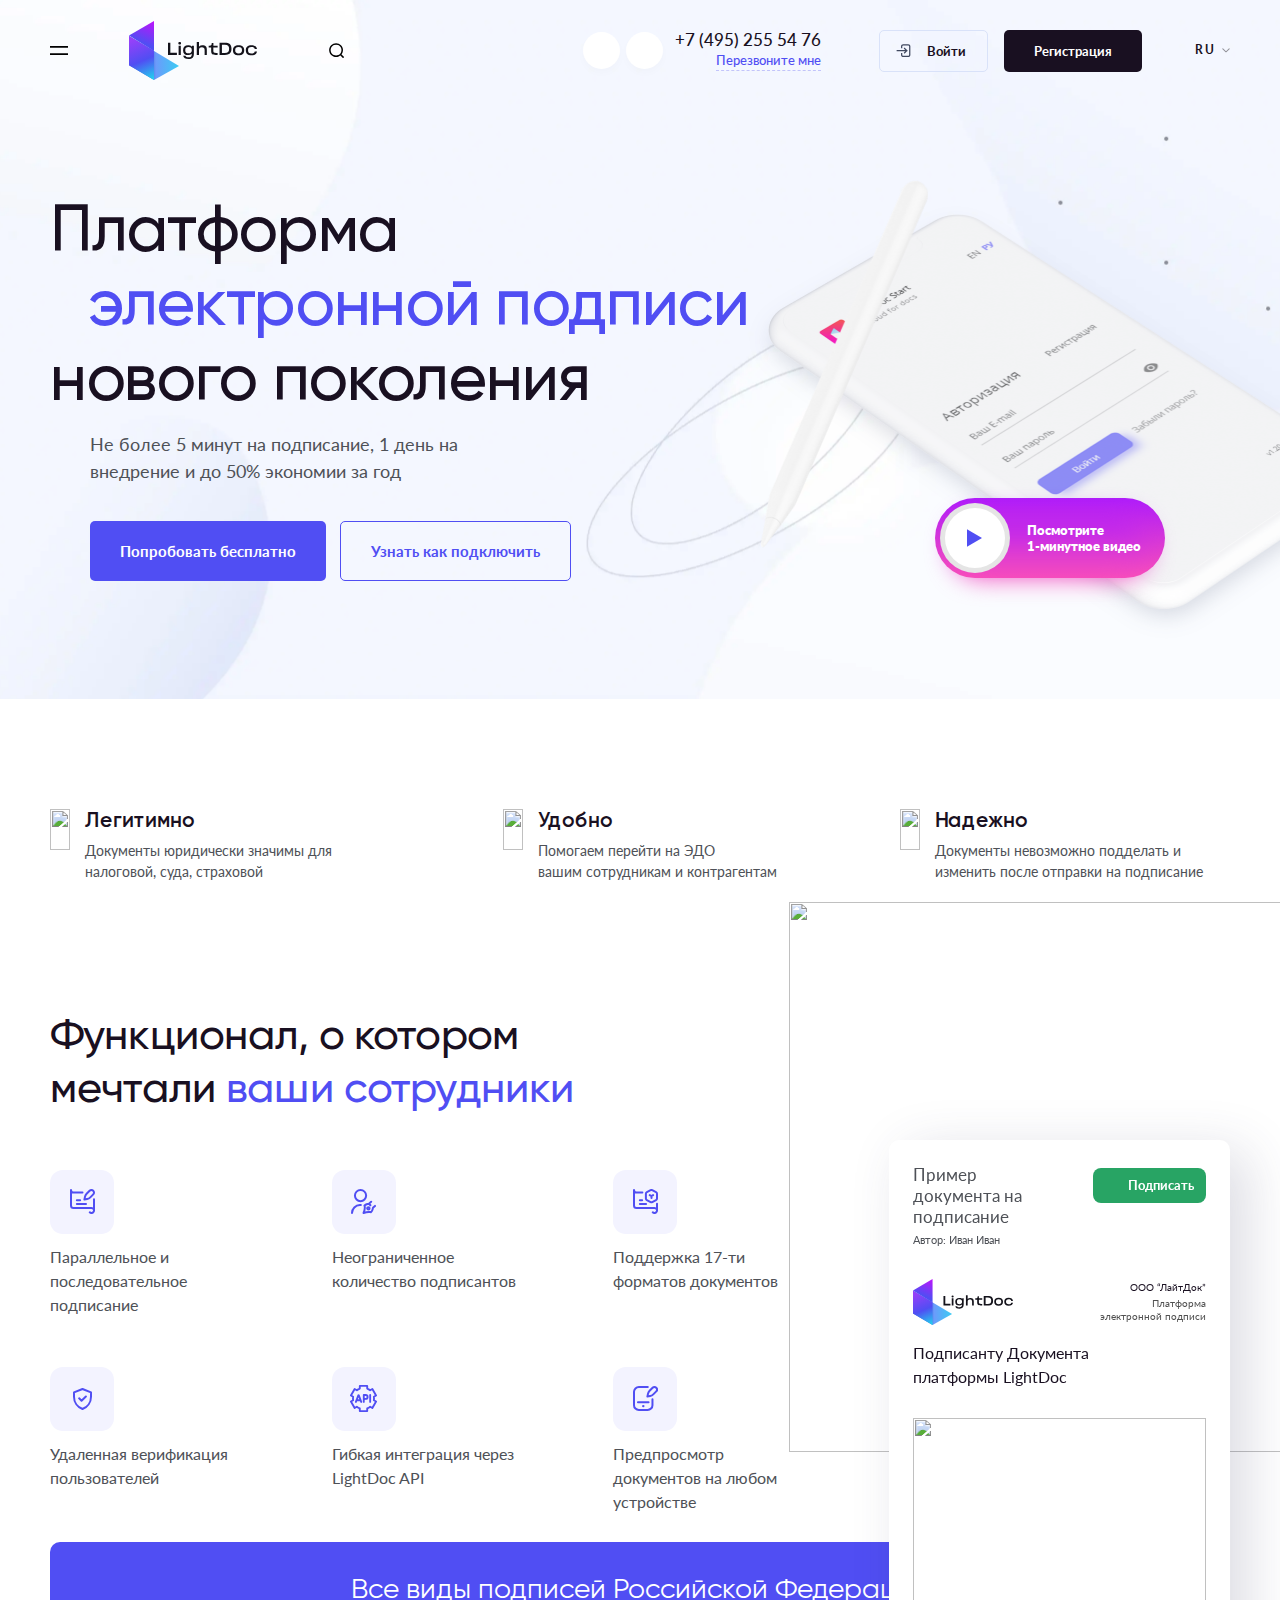
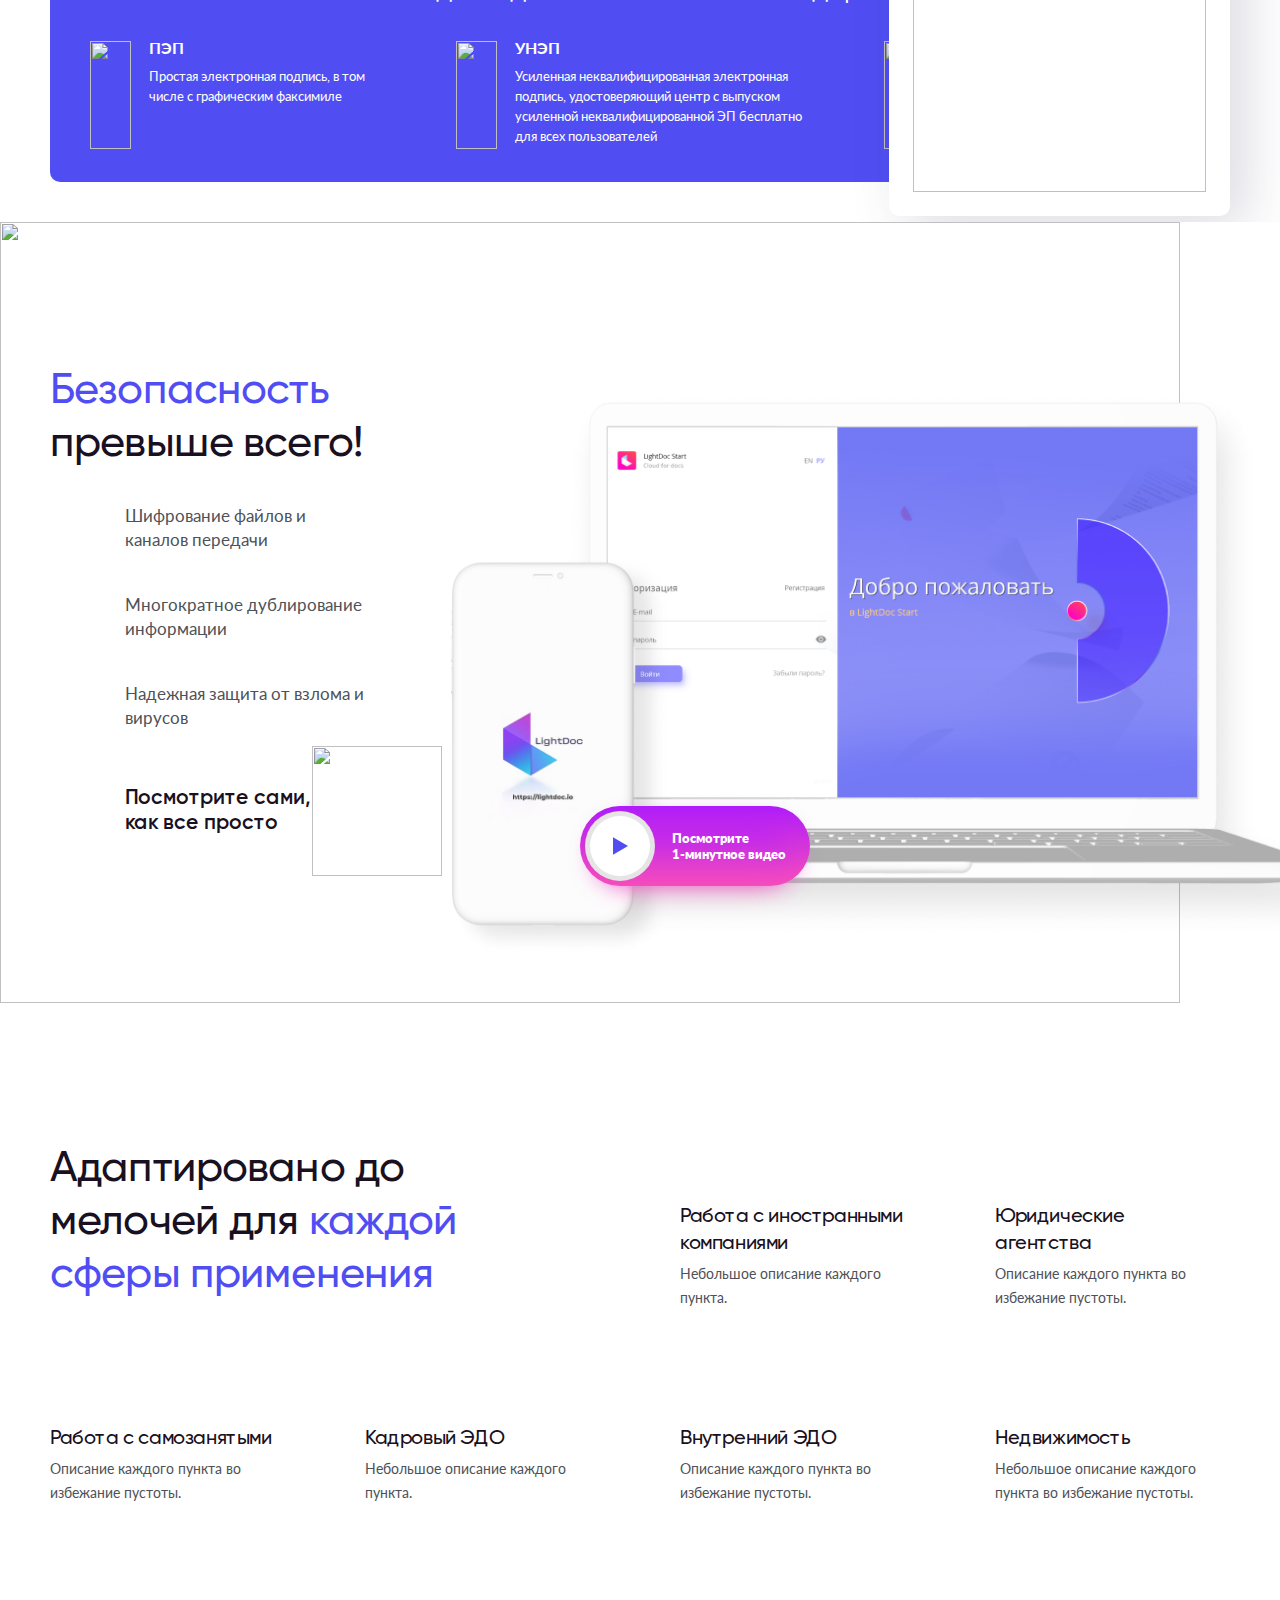
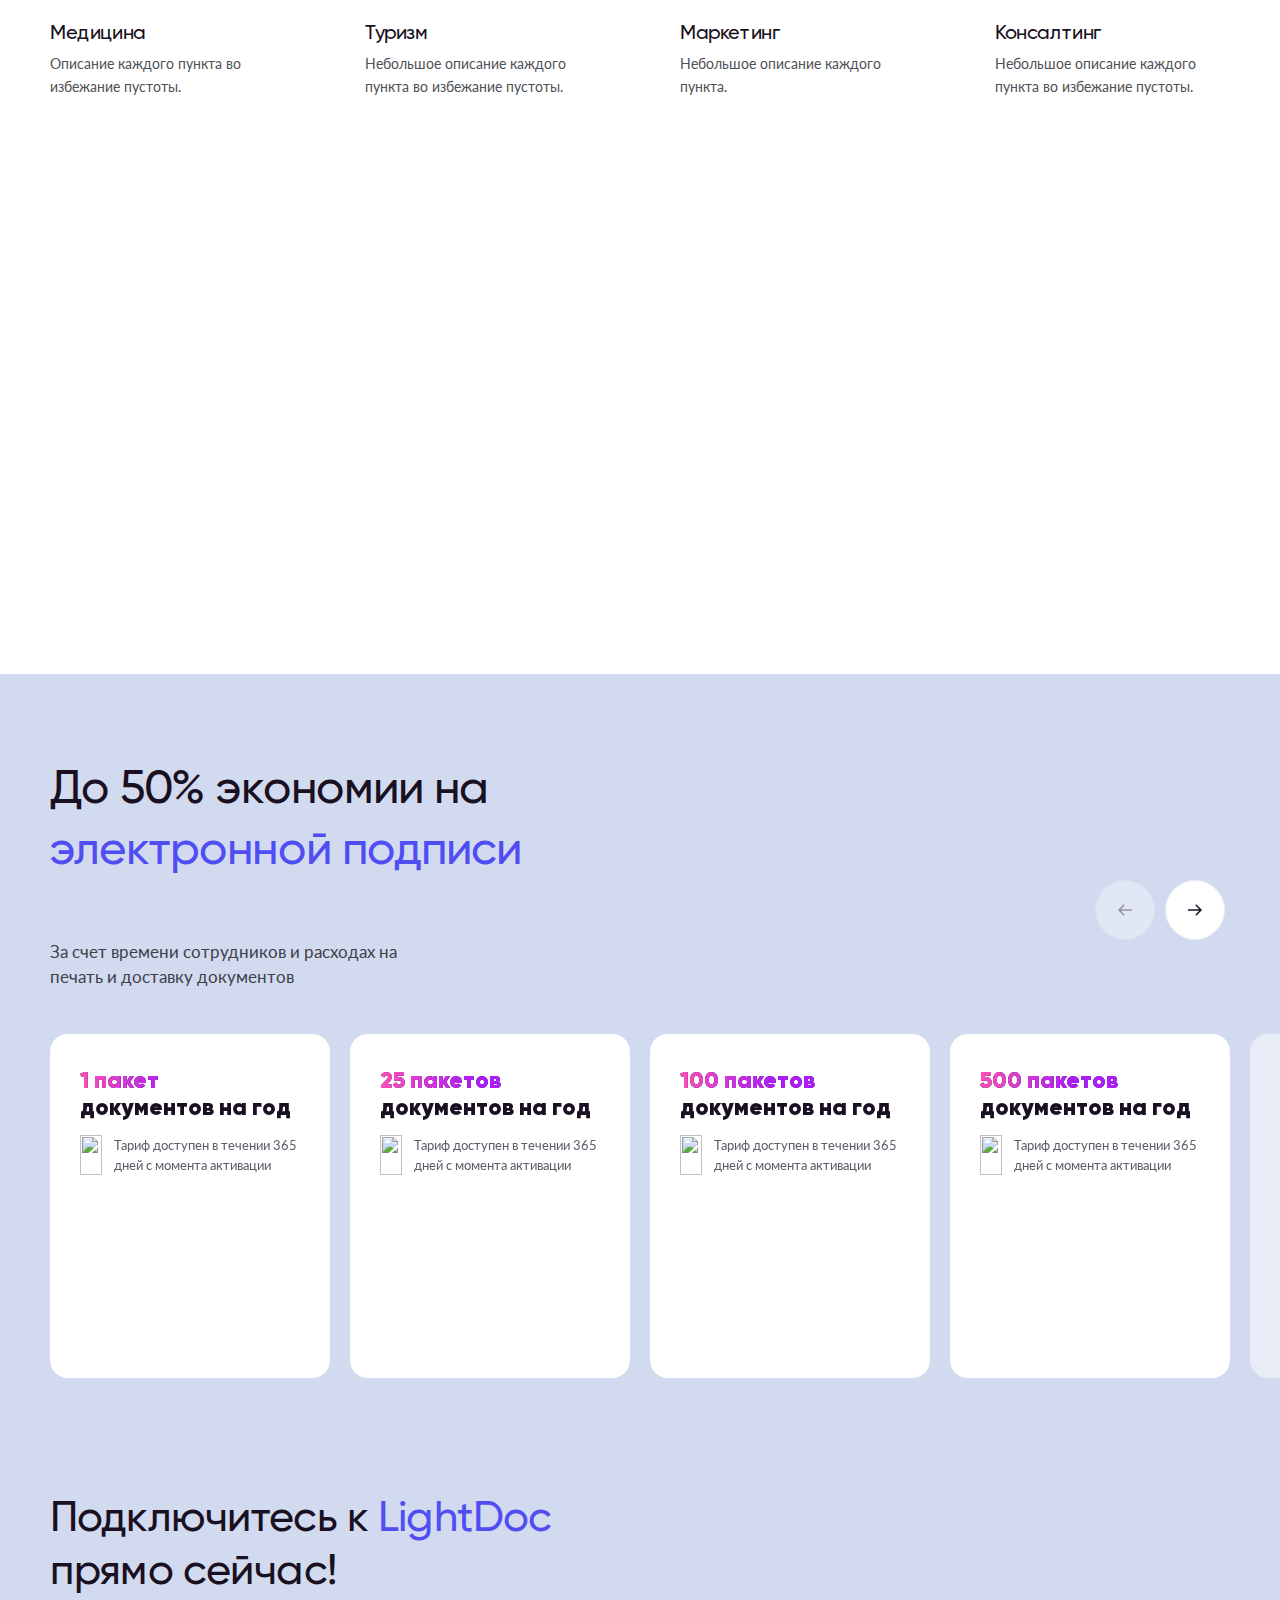
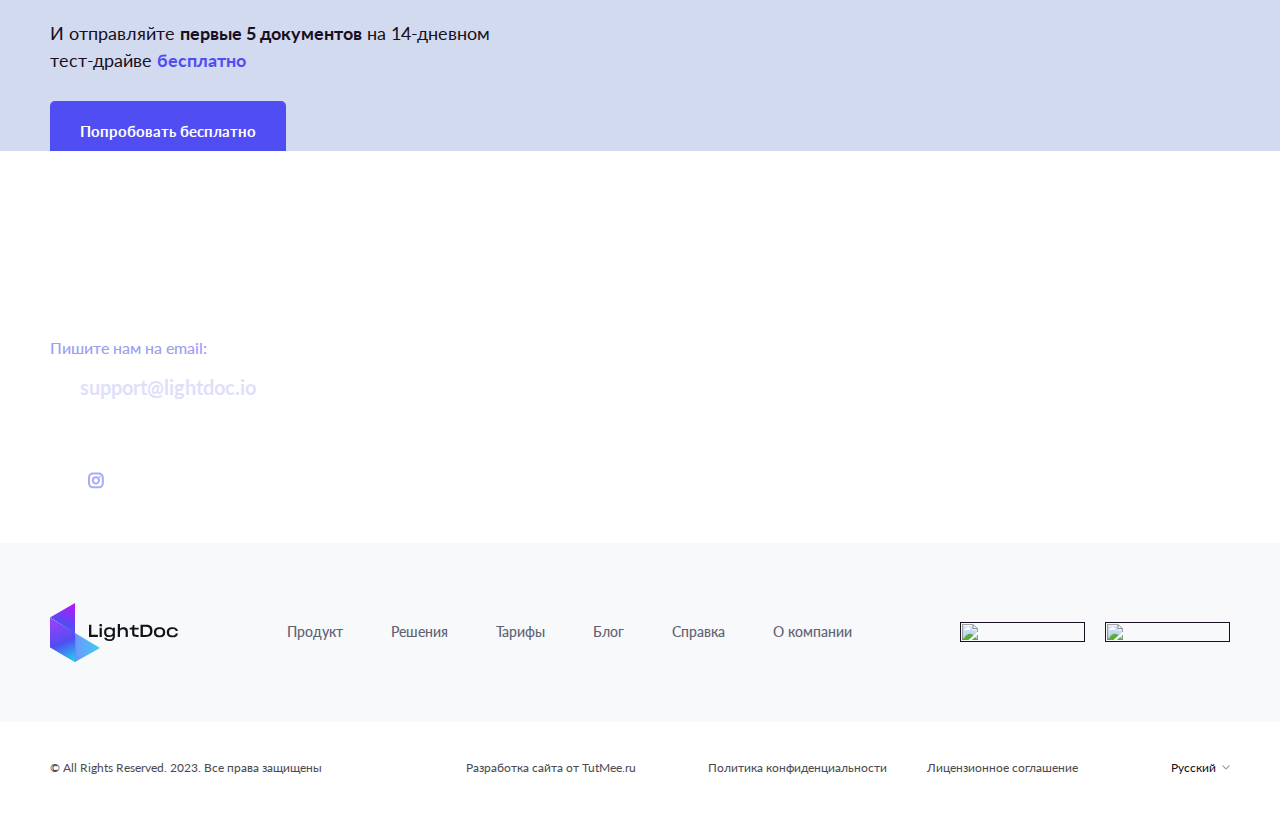
==== index.html @ 8fe54f76 "Add files via upload" ====
<html lang="ru" style="scroll-behavior: smooth;"><head>
    <meta charset="UTF-8">
    <meta name="viewport" content="width=device-width, initial-scale=1.0">
    <meta name="description" content="">
    <meta name="keywords" content="">
    <link rel="stylesheet" href="css/libs.min.css">
    <link rel="stylesheet" href="css/style.min.css">
    <script src="https://api-maps.yandex.ru/2.1/?lang=ru_RU&amp;apikey=9133eb49-3a97-4b2d-90be-6b80a97a5036" type="text/javascript"></script>
    <link rel="icon" href="img/favicon.svg">
    <title>Главная</title>
<style type="text/css" data-ymaps="css-modules">.ymaps-2-1-79-copyright{position:relative;z-index:1;display:block;height:20px;top:-25px;float:right;margin-right:3px;margin-left:10px}.ymaps-2-1-79-copyright_float_left{float:left}.ymaps-2-1-79-copyright_fog_yes{float:none}.ymaps-2-1-79-copyright__wrap{display:block;overflow:hidden}.ymaps-2-1-79-copyright__layout{position:relative;z-index:1;top:1px;display:table;float:right}.ymaps-2-1-79-copyright__content-cell,.ymaps-2-1-79-copyright__logo-cell{display:table-cell;vertical-align:top}.ymaps-2-1-79-copyright__logo-cell{padding-left:4px}.ymaps-2-1-79-copyright__content-cell{height:20px}.ymaps-2-1-79-copyright__content{display:inline-block;float:right;padding:0 4px 1px;white-space:nowrap;border-radius:3px;background-color:rgba(255,255,255,.75);font:11px/14px Verdana,Arial,sans-serif}.ymaps-2-1-79-copyright_fog_yes .ymaps-2-1-79-copyright__content{background-color:transparent}.ymaps-2-1-79-copyright_fog_yes .ymaps-2-1-79-copyright__wrap{margin-left:17px}.ymaps-2-1-79-copyright_fog_yes:after{position:absolute;z-index:-1;top:1px;right:50px;left:17px;height:15px;content:'';border-radius:0 3px 3px 0;background-color:rgba(255,255,255,.75)}.ymaps-2-1-79-copyright_logo_no.ymaps-2-1-79-copyright_fog_yes:after{right:0}.ymaps-2-1-79-copyright_logo_no .ymaps-2-1-79-copyright__logo-cell,.ymaps-2-1-79-copyright_providers_no .ymaps-2-1-79-copyright__text,.ymaps-2-1-79-copyright_ua_no .ymaps-2-1-79-copyright__agreement,.ymaps-2-1-79-copyright_ua_no.ymaps-2-1-79-copyright_providers_no .ymaps-2-1-79-copyright__content-cell{display:none}.ymaps-2-1-79-copyright__fog{position:absolute;z-index:2;top:1px;left:0;display:none;width:12px;height:15px;padding-left:5px;border-radius:3px 0 0 3px;background:rgba(255,255,255,.75);font:11px/14px Verdana,Arial,sans-serif}.ymaps-2-1-79-copyright_fog_yes .ymaps-2-1-79-copyright__fog{display:block}.ymaps-2-1-79-copyright__extend{margin-left:.4em}.ymaps-2-1-79-copyright__link{text-decoration:underline!important;color:#000!important}.ymaps-2-1-79-copyright__link:hover{color:#c00!important}
/**/
.ymaps-2-1-79-copyright__logo{display:block;width:46px;height:20px;position:relative;top:-2px;opacity:.7;background-position:0 100%;background-repeat:no-repeat;background-image:url([data-uri])}.ymaps-2-1-79-copyright_color_white .ymaps-2-1-79-copyright__logo{opacity:.95;background-image:url([data-uri])}.ymaps-2-1-79-copyright .ymaps-2-1-79-copyright__logo:hover{opacity:1}.ymaps-2-1-79-copyright__logo_lang_en{background-image:url([data-uri])}.ymaps-2-1-79-copyright_color_white .ymaps-2-1-79-copyright__logo_lang_en{background-image:url([data-uri])}
/**/
.ymaps-2-1-79-gototaxi,.ymaps-2-1-79-gotoymaps{display:inline-block;margin-left:8px;user-select:none;-ms-user-select:none;-moz-user-select:none;-webkit-user-select:none}.ymaps-2-1-79-gototaxi__container,.ymaps-2-1-79-gotoymaps__container{display:-webkit-box;-webkit-box-align:center;display:-webkit-flex;display:flex;border-radius:3px;background-color:#fff;cursor:pointer;overflow:hidden;white-space:nowrap;height:24px;box-shadow:0 1px 2px 1px rgba(0,0,0,.15),0 2px 5px -3px rgba(0,0,0,.15)}.ymaps-2-1-79-gotoymaps__pin{width:14px}.ymaps-2-1-79-gototaxi__pin,.ymaps-2-1-79-gotoymaps__pin{background:url([data-uri]) no-repeat;height:18px;margin:auto 6px}.ymaps-2-1-79-gototaxi__text-container,.ymaps-2-1-79-gotoymaps__text-container{margin-right:6px;font-family:Arial;font-size:12px;font-weight:400;font-style:normal;font-stretch:normal;line-height:normal;letter-spacing:normal;text-align:left;display:-webkit-box;display:-webkit-flex;display:flex}.ymaps-2-1-79-gototaxi__text,.ymaps-2-1-79-gotoymaps__text{margin:auto;height:24px;line-height:24px;white-space:nowrap;overflow:hidden}.ymaps-2-1-79-gototaxi__pin{background:url([data-uri]) no-repeat;width:18px}.ymaps-2-1-79-gototech{display:inline-block;margin:5px 8px 0;vertical-align:top;padding:0 4px 1px;white-space:nowrap;border-radius:3px;background-color:rgba(255,255,255,.7);font:12px/14px Verdana,Arial,sans-serif;text-decoration:underline!important;color:#000!important}.ymaps-2-1-79-gototech:hover{color:#c00!important}
/**/
.ymaps-2-1-79-map-copyrights-promo{position:absolute;bottom:0;left:0;height:32px}@media print{.ymaps-2-1-79-map-copyrights-promo{visibility:hidden}}
/**/
.ymaps-2-1-79-panorama-screen{display:block;position:relative;overflow:hidden;background:#687d86;background:url([data-uri]) center/cover no-repeat}.ymaps-2-1-79-panorama-screen__canvas{display:block;width:100%;height:100%}.ymaps-2-1-79-panorama-screen iframe{max-width:unset;max-height:unset;min-width:unset;min-height:unset}
/**/
.ymaps-2-1-79-panorama-control__inception{position:absolute;text-align:left;top:0;left:0}.ymaps-2-1-79-panorama-control__zoom{position:absolute;bottom:16px;left:16px;z-index:10}.ymaps-2-1-79-panorama-control__zoom-in,.ymaps-2-1-79-panorama-control__zoom-out{display:block;margin:8px 0}.ymaps-2-1-79-panorama-control__top-right{position:absolute;top:16px;right:16px;z-index:10}.ymaps-2-1-79-panorama-control__name{display:inline-block}.ymaps-2-1-79-panorama-control__close,.ymaps-2-1-79-panorama-control__fullscreen{display:inline-block;margin:0 4px}.ymaps-2-1-79-panorama-control__name{font-family:Arial,Helvetica,sans-serif;font-size:18px;color:rgba(255,255,255,.85);text-shadow:0 2px 2px rgba(0,0,0,.8);line-height:38px;max-width:370px;white-space:nowrap;text-decoration:none;text-overflow:ellipsis;overflow:hidden;margin:0 12px;vertical-align:middle}.ymaps-2-1-79-panorama-control__copyright{position:absolute;bottom:10px;right:0}.ymaps-2-1-79-panorama-control__copyright-link{border-radius:3px;background:rgba(255,255,255,.75);padding:0 4px 1px;margin:0 2px;line-height:14px!important;font:11px Verdana,Arial,sans-serif!important;text-decoration:underline!important;color:#000!important}.ymaps-2-1-79-panorama-control__copyright-link:hover{color:#c00!important}.ymaps-2-1-79-panorama-control__copyright-logo{display:inline-block;vertical-align:middle;margin:0 2px;width:46px;height:20px;background-size:contain;-webkit-transform:translate3d(0,0,0);transform:translate3d(0,0,0)}.ymaps-2-1-79-panorama-control__close.ymaps-2-1-79-_hidden,.ymaps-2-1-79-panorama-control__copyright-link.ymaps-2-1-79-_hidden,.ymaps-2-1-79-panorama-control__copyright-logo.ymaps-2-1-79-_hidden,.ymaps-2-1-79-panorama-control__fullscreen.ymaps-2-1-79-_hidden,.ymaps-2-1-79-panorama-control__inception.ymaps-2-1-79-_hidden,.ymaps-2-1-79-panorama-control__logo.ymaps-2-1-79-_hidden,.ymaps-2-1-79-panorama-control__name.ymaps-2-1-79-_hidden,.ymaps-2-1-79-panorama-control__zoom.ymaps-2-1-79-_hidden{display:none!important}@media print{.ymaps-2-1-79-panorama-control__name{color:rgba(255,255,255,.85)!important;text-shadow:0 2px 2px rgba(0,0,0,.8)!important;right:20px!important}.ymaps-2-1-79-panorama-control__close,.ymaps-2-1-79-panorama-control__fullscreen,.ymaps-2-1-79-panorama-control__inception,.ymaps-2-1-79-panorama-control__name,.ymaps-2-1-79-panorama-control__zoom{display:none!important}}
/**/
.ymaps-2-1-79-panorama-fault{display:block;position:relative;width:100%;height:100%;z-index:5}.ymaps-2-1-79-panorama-fault__msg{width:500px;position:absolute;top:50%;left:50%;-webkit-transform:translate(-50%,-50%);transform:translate(-50%,-50%)}.ymaps-2-1-79-panorama-fault__icon{float:left;width:110px;height:110px;background:url([data-uri]) center/contain no-repeat;margin-right:30px}.ymaps-2-1-79-panorama-fault__text{font:26px Arial;line-height:36px;color:#fff;padding:6px}
/**/
.ymaps-2-1-79-panorama-unsupported{display:table;position:relative;width:100%;height:100%;z-index:5;text-align:center}.ymaps-2-1-79-panorama-unsupported__msg{display:table-cell;height:100%;vertical-align:middle;min-width:200px}.ymaps-2-1-79-panorama-unsupported__text,.ymaps-2-1-79-panorama-unsupported__title{display:block;text-align:center;color:#fff;font-family:Arial}.ymaps-2-1-79-panorama-unsupported__title{font-size:22px;line-height:24px;margin-bottom:48px}.ymaps-2-1-79-panorama-unsupported__title.ymaps-2-1-79-_hidden{display:none}.ymaps-2-1-79-panorama-unsupported__text{font-size:16px;line-height:22px}
/**/
.ymaps-2-1-79-float-button{background-color:#fff;border-color:transparent;box-shadow:0 1px 2px 1px rgba(0,0,0,.15),0 2px 5px -3px rgba(0,0,0,.15);box-sizing:border-box!important;border-width:1px;border-style:solid;border-radius:3px;background-clip:border-box;color:#000;vertical-align:middle;text-decoration:none;font-family:Arial,Helvetica,sans-serif;cursor:pointer;-webkit-transition:background-color .15s ease-out,border-color .15s ease-out,opacity .15s ease-out;transition:background-color .15s ease-out,border-color .15s ease-out,opacity .15s ease-out;display:inline-block;text-align:left;height:28px}a.ymaps-2-1-79-float-button,a.ymaps-2-1-79-float-button:active,a.ymaps-2-1-79-float-button:hover,a.ymaps-2-1-79-float-button:link,a.ymaps-2-1-79-float-button:visited{color:#000!important;text-decoration:none!important}.ymaps-2-1-79-float-button-text{position:relative;border:none;text-decoration:none;white-space:nowrap;font-size:13px;line-height:26px;padding:0 12px}.ymaps-2-1-79-float-button.ymaps-2-1-79-_pressed,.ymaps-2-1-79-float-button:active{background-color:#f3f1ed}.ymaps-2-1-79-float-button.ymaps-2-1-79-_disabled{cursor:default;background-color:#ebebeb}.ymaps-2-1-79-float-button.ymaps-2-1-79-_disabled .ymaps-2-1-79-float-button-text{opacity:.5}.ymaps-2-1-79-float-button.ymaps-2-1-79-_checked{background-color:#ffeba0}.ymaps-2-1-79-float-button.ymaps-2-1-79-_checked.ymaps-2-1-79-_pressed,.ymaps-2-1-79-float-button.ymaps-2-1-79-_checked:active{background-color:#fee481}.ymaps-2-1-79-float-button.ymaps-2-1-79-_checked.ymaps-2-1-79-_disabled{background-color:#d9d9d9!important}.ymaps-2-1-79-float-button{position:relative;padding-left:26px;overflow:hidden}.ymaps-2-1-79-float-button.ymaps-2-1-79-_hidden-icon{padding-left:0}.ymaps-2-1-79-float-button-icon{position:absolute;left:0}.ymaps-2-1-79-float-button-text{display:block;overflow:hidden;text-overflow:ellipsis;padding-left:12px;padding-right:12px}.ymaps-2-1-79-float-button-icon+.ymaps-2-1-79-float-button-text{padding-left:4px}.ymaps-2-1-79-float-button.ymaps-2-1-79-_hidden-icon .ymaps-2-1-79-float-button-icon,.ymaps-2-1-79-float-button.ymaps-2-1-79-_hidden-text .ymaps-2-1-79-float-button-text{display:none}.ymaps-2-1-79-float-button.ymaps-2-1-79-_hidden-icon .ymaps-2-1-79-float-button-text{padding-left:12px}.ymaps-2-1-79-float-button.ymaps-2-1-79-_pin_left{border-top-right-radius:0!important;border-bottom-right-radius:0!important;position:relative;z-index:2}.ymaps-2-1-79-float-button.ymaps-2-1-79-_pin_left.ymaps-2-1-79-_checked,.ymaps-2-1-79-float-button.ymaps-2-1-79-_pin_right.ymaps-2-1-79-_checked{z-index:1}.ymaps-2-1-79-float-button.ymaps-2-1-79-_pin_right{border-top-left-radius:0!important;border-bottom-left-radius:0!important;position:relative;z-index:2}.ymaps-2-1-79-float-button-icon{display:inline-block;width:16px;height:16px;border:5px solid transparent;background-repeat:no-repeat;background-position:center;vertical-align:top}.ymaps-2-1-79-_disabled .ymaps-2-1-79-float-button-icon{opacity:.5}.ymaps-2-1-79-float-button-icon_icon_geolocation{background-image:url([data-uri])}.ymaps-2-1-79-float-button-icon_icon_ruler{background-image:url([data-uri])}.ymaps-2-1-79-float-button-icon_icon_fold{background-image:url([data-uri])}.ymaps-2-1-79-float-button-icon_icon_plus{background-image:url([data-uri])}.ymaps-2-1-79-float-button-icon_icon_minus{background-image:url([data-uri])}.ymaps-2-1-79-float-button-icon_icon_layers{background-image:url([data-uri])}.ymaps-2-1-79-float-button-icon_icon_expand{background-image:url([data-uri])}.ymaps-2-1-79-float-button-icon_icon_collapse{background-image:url([data-uri])}.ymaps-2-1-79-float-button-icon_icon_magnifier{background-image:url([data-uri])}.ymaps-2-1-79-float-button-icon_icon_routes{background-image:url([data-uri])}
/**/
.ymaps-2-1-79-node-size-parent-style{visibility:hidden!important;position:absolute;overflow:hidden;width:0;height:0;display:block;zoom:1!important}.ymaps-2-1-79-node-size-parent-pane-style{visibility:hidden!important;position:relative;overflow:visible;display:block;zoom:1!important}.ymaps-2-1-79-node-size-node-style,.ymaps-2-1-79-node-size-w3c-box-model-test{overflow:hidden!important;overflow-x:hidden!important;overflow-y:hidden!important}.ymaps-2-1-79-node-size-node-style{position:absolute!important;zoom:1!important;display:block!important}.ymaps-2-1-79-node-size-w3c-box-model-test{width:100px!important;border-left-width:10px!important}.ymaps-2-1-79-node-size-no-scrolls-test,.ymaps-2-1-79-node-size-paddings-test{display:block!important;overflow:hidden!important;overflow-x:hidden!important;overflow-y:hidden!important}.ymaps-2-1-79-node-size-paddings-test{border-width:0!important;width:0!important;height:0!important}.ymaps-2-1-79-node-size-no-scrolls-test{position:absolute!important;left:0!important;top:0!important;width:100px!important;height:100px!important;visibility:visible!important}.ymaps-2-1-79-node-size-scrolls-test{overflow:scroll!important;overflow-x:scroll!important;overflow-y:scroll!important}
/**/
</style><style type="text/css" data-ymaps="css-modules">.ymaps-2-1-79-panorama-gotoymaps{display:inline-block}.ymaps-2-1-79-panorama-gotoymaps_align{padding:3px 0 0 3px}.ymaps-2-1-79-panorama-gotoymaps-container{display:-webkit-box;-webkit-box-align:center;display:-webkit-flex;display:flex;border-radius:16px;background-color:rgba(255,255,255,.8);cursor:pointer;white-space:nowrap;height:32px;box-shadow:0 2px 3px 1px rgba(0,0,0,.2);margin:16px 5px 5px 16px}.ymaps-2-1-79-panorama-gotoymaps-container__pin{background:url([data-uri]) no-repeat;width:14px;height:18px;margin:auto 8px auto 13px}.ymaps-2-1-79-panorama-gotoymaps-container__pin_align{margin:auto 10px}.ymaps-2-1-79-panorama-gotoymaps-container__text{margin-right:13px;font-family:Arial;font-size:13px;font-weight:400;font-style:normal;font-stretch:normal;line-height:normal;letter-spacing:normal;text-align:left;display:-webkit-box;display:-webkit-flex;display:flex}.ymaps-2-1-79-panorama-gotoymaps-container__text-container{margin:auto;height:100%;display:table}.ymaps-2-1-79-panorama-gotoymaps-container__text-container ymaps{display:table-cell;vertical-align:middle}.ymaps-2-1-79-panorama-gotoymaps-container__text-container>*{margin:auto;display:block;opacity:1;-webkit-transition:opacity 300ms;transition:opacity 300ms}
/**/
.ymaps-2-1-79-cluster-night-content{color:#fff}
/**/
.ymaps-2-1-79-islets_icon-with-caption__caption-block{position:absolute;top:-37px}.ymaps-2-1-79-islets_icon-with-caption__caption-block .ymaps-2-1-79-islets_icon-caption{padding-left:20px}
/**/
.ymaps-2-1-79-circle-icon-with-caption__caption-block{position:absolute;top:-13px}.ymaps-2-1-79-circle-icon-with-caption__caption-block .ymaps-2-1-79-islets_icon-caption{padding-left:16px}
/**/
.ymaps-2-1-79-islets_pictogram-icon-with-caption__caption-block{position:absolute;top:-50px}.ymaps-2-1-79-islets_pictogram-icon-with-caption__caption-block .ymaps-2-1-79-islets_icon-caption{padding-left:30px}
/**/
.ymaps-2-1-79-islets_pictogram-circle-icon-with-caption__caption-block{position:absolute;top:-13px}.ymaps-2-1-79-islets_pictogram-circle-icon-with-caption__caption-block .ymaps-2-1-79-islets_icon-caption{padding-left:24px}
/**/
.ymaps-2-1-79-placemark{position:absolute;z-index:1;right:2px;bottom:12px;height:28px;background-repeat:repeat-x;background-position:0 -60px;background-size:auto!important}.ymaps-2-1-79-placemark__content{position:relative;z-index:5;display:block;width:auto;height:27px;margin:0 -3px;text-align:center;white-space:nowrap;color:#000;font:13px Arial,sans-serif}.ymaps-2-1-79-placemark__content-inner{display:block;overflow:hidden;margin-top:6px;margin-left:5px;margin-right:5px;height:15px}.ymaps-2-1-79-placemark__content-inner>*{display:block}.ymaps-2-1-79-placemark_state_active .ymaps-2-1-79-placemark__content{margin-right:-9px}.ymaps-2-1-79-placemark__l{width:13px}.ymaps-2-1-79-placemark__l,.ymaps-2-1-79-placemark__r{position:absolute;z-index:4;display:block;height:27px}.ymaps-2-1-79-placemark__l{left:-13px;background-position:0 0}.ymaps-2-1-79-placemark__r{right:-14px;width:14px;background-position:-14px 0}.ymaps-2-1-79-placemark_state_active .ymaps-2-1-79-placemark__r{right:-26px;width:26px;height:41px;background-position:-80px 0}
/**/
.ymaps-2-1-79-placemark_theme_black,.ymaps-2-1-79-placemark_theme_black .ymaps-2-1-79-placemark__l,.ymaps-2-1-79-placemark_type_blank.ymaps-2-1-79-placemark_theme_black .ymaps-2-1-79-placemark__r{background-image:url([data-uri])}.ymaps-2-1-79-placemark_theme_black .ymaps-2-1-79-placemark__r{background-image:url([data-uri])}.ymaps-2-1-79-placemark_theme_blue,.ymaps-2-1-79-placemark_theme_blue .ymaps-2-1-79-placemark__l,.ymaps-2-1-79-placemark_type_blank.ymaps-2-1-79-placemark_theme_blue .ymaps-2-1-79-placemark__r{background-image:url([data-uri])}.ymaps-2-1-79-placemark_theme_blue .ymaps-2-1-79-placemark__r{background-image:url([data-uri])}.ymaps-2-1-79-placemark_theme_brown,.ymaps-2-1-79-placemark_theme_brown .ymaps-2-1-79-placemark__l,.ymaps-2-1-79-placemark_type_blank.ymaps-2-1-79-placemark_theme_brown .ymaps-2-1-79-placemark__r{background-image:url([data-uri])}.ymaps-2-1-79-placemark_theme_brown .ymaps-2-1-79-placemark__r{background-image:url([data-uri])}.ymaps-2-1-79-placemark_theme_red,.ymaps-2-1-79-placemark_theme_red .ymaps-2-1-79-placemark__l,.ymaps-2-1-79-placemark_type_blank.ymaps-2-1-79-placemark_theme_red .ymaps-2-1-79-placemark__r{background-image:url([data-uri])}.ymaps-2-1-79-placemark_theme_red .ymaps-2-1-79-placemark__r{background-image:url([data-uri])}.ymaps-2-1-79-placemark_theme_darkblue,.ymaps-2-1-79-placemark_theme_darkblue .ymaps-2-1-79-placemark__l,.ymaps-2-1-79-placemark_type_blank.ymaps-2-1-79-placemark_theme_darkblue .ymaps-2-1-79-placemark__r{background-image:url([data-uri])}.ymaps-2-1-79-placemark_theme_darkblue .ymaps-2-1-79-placemark__r{background-image:url([data-uri])}.ymaps-2-1-79-placemark_theme_darkorange,.ymaps-2-1-79-placemark_theme_darkorange .ymaps-2-1-79-placemark__l,.ymaps-2-1-79-placemark_type_blank.ymaps-2-1-79-placemark_theme_darkorange .ymaps-2-1-79-placemark__r{background-image:url([data-uri])}.ymaps-2-1-79-placemark_theme_darkorange .ymaps-2-1-79-placemark__r{background-image:url([data-uri])}.ymaps-2-1-79-placemark_theme_night,.ymaps-2-1-79-placemark_theme_night .ymaps-2-1-79-placemark__l,.ymaps-2-1-79-placemark_type_blank.ymaps-2-1-79-placemark_theme_night .ymaps-2-1-79-placemark__r{background-image:url([data-uri])}.ymaps-2-1-79-placemark_theme_night .ymaps-2-1-79-placemark__r{background-image:url([data-uri])}.ymaps-2-1-79-placemark_theme_pink,.ymaps-2-1-79-placemark_theme_pink .ymaps-2-1-79-placemark__l,.ymaps-2-1-79-placemark_type_blank.ymaps-2-1-79-placemark_theme_pink .ymaps-2-1-79-placemark__r{background-image:url([data-uri])}.ymaps-2-1-79-placemark_theme_pink .ymaps-2-1-79-placemark__r{background-image:url([data-uri])}.ymaps-2-1-79-placemark_theme_gray,.ymaps-2-1-79-placemark_theme_gray .ymaps-2-1-79-placemark__l,.ymaps-2-1-79-placemark_theme_grey,.ymaps-2-1-79-placemark_type_blank.ymaps-2-1-79-placemark_theme_gray .ymaps-2-1-79-placemark__r{background-image:url([data-uri])}.ymaps-2-1-79-placemark_theme_gray .ymaps-2-1-79-placemark__r{background-image:url([data-uri])}.ymaps-2-1-79-placemark_theme_grey .ymaps-2-1-79-placemark__l,.ymaps-2-1-79-placemark_type_blank.ymaps-2-1-79-placemark_theme_grey .ymaps-2-1-79-placemark__r{background-image:url([data-uri])}.ymaps-2-1-79-placemark_theme_grey .ymaps-2-1-79-placemark__r{background-image:url([data-uri])}.ymaps-2-1-79-placemark_theme_darkgreen,.ymaps-2-1-79-placemark_theme_darkgreen .ymaps-2-1-79-placemark__l,.ymaps-2-1-79-placemark_type_blank.ymaps-2-1-79-placemark_theme_darkgreen .ymaps-2-1-79-placemark__r{background-image:url([data-uri])}.ymaps-2-1-79-placemark_theme_darkgreen .ymaps-2-1-79-placemark__r{background-image:url([data-uri])}.ymaps-2-1-79-placemark_theme_violet,.ymaps-2-1-79-placemark_theme_violet .ymaps-2-1-79-placemark__l,.ymaps-2-1-79-placemark_type_blank.ymaps-2-1-79-placemark_theme_violet .ymaps-2-1-79-placemark__r{background-image:url([data-uri])}.ymaps-2-1-79-placemark_theme_violet .ymaps-2-1-79-placemark__r{background-image:url([data-uri])}.ymaps-2-1-79-placemark_theme_yellow,.ymaps-2-1-79-placemark_theme_yellow .ymaps-2-1-79-placemark__l,.ymaps-2-1-79-placemark_type_blank.ymaps-2-1-79-placemark_theme_yellow .ymaps-2-1-79-placemark__r{background-image:url([data-uri])}.ymaps-2-1-79-placemark_theme_yellow .ymaps-2-1-79-placemark__r{background-image:url([data-uri])}.ymaps-2-1-79-placemark_theme_green,.ymaps-2-1-79-placemark_theme_green .ymaps-2-1-79-placemark__l,.ymaps-2-1-79-placemark_type_blank.ymaps-2-1-79-placemark_theme_green .ymaps-2-1-79-placemark__r{background-image:url([data-uri])}.ymaps-2-1-79-placemark_theme_green .ymaps-2-1-79-placemark__r{background-image:url([data-uri])}.ymaps-2-1-79-placemark_theme_orange,.ymaps-2-1-79-placemark_theme_orange .ymaps-2-1-79-placemark__l,.ymaps-2-1-79-placemark_type_blank.ymaps-2-1-79-placemark_theme_orange .ymaps-2-1-79-placemark__r{background-image:url([data-uri])}.ymaps-2-1-79-placemark_theme_orange .ymaps-2-1-79-placemark__r{background-image:url([data-uri])}.ymaps-2-1-79-placemark_theme_lightblue,.ymaps-2-1-79-placemark_theme_lightblue .ymaps-2-1-79-placemark__l,.ymaps-2-1-79-placemark_type_blank.ymaps-2-1-79-placemark_theme_lightblue .ymaps-2-1-79-placemark__r{background-image:url([data-uri])}.ymaps-2-1-79-placemark_theme_lightblue .ymaps-2-1-79-placemark__r{background-image:url([data-uri])}.ymaps-2-1-79-placemark_theme_olive,.ymaps-2-1-79-placemark_theme_olive .ymaps-2-1-79-placemark__l,.ymaps-2-1-79-placemark_type_blank.ymaps-2-1-79-placemark_theme_olive .ymaps-2-1-79-placemark__r{background-image:url([data-uri])}.ymaps-2-1-79-placemark_theme_olive .ymaps-2-1-79-placemark__r{background-image:url([data-uri])}
/**/
.ymaps-2-1-79-placemark_type_blank{width:28px;background-position:0 0;background-repeat:no-repeat}.ymaps-2-1-79-placemark_type_blank.ymaps-2-1-79-placemark_state_active{background-image:none;width:0}.ymaps-2-1-79-placemark_type_blank .ymaps-2-1-79-placemark__content{position:absolute;top:0;z-index:6;margin:0!important;width:27px;background:0 0}.ymaps-2-1-79-placemark_type_blank.ymaps-2-1-79-placemark_state_active .ymaps-2-1-79-placemark__content{left:-8px}.ymaps-2-1-79-placemark_type_blank .ymaps-2-1-79-placemark__l,.ymaps-2-1-79-placemark_type_blank .ymaps-2-1-79-placemark__r{display:none}.ymaps-2-1-79-placemark_state_active.ymaps-2-1-79-placemark_type_blank .ymaps-2-1-79-placemark__r{display:block;background-position:-36px 0!important;right:-28px;width:36px}
/**/

/**/
.ymaps-2-1-79-islets_button-icon,.ymaps-2-1-79-islets_button-icon_collapse,.ymaps-2-1-79-islets_button-icon_expand,.ymaps-2-1-79-islets_button-icon_fold,.ymaps-2-1-79-islets_button-icon_geolocation,.ymaps-2-1-79-islets_button-icon_h-collapse,.ymaps-2-1-79-islets_button-icon_h-expand,.ymaps-2-1-79-islets_button-icon_layers,.ymaps-2-1-79-islets_button-icon_loupe,.ymaps-2-1-79-islets_button-icon_minus,.ymaps-2-1-79-islets_button-icon_pano,.ymaps-2-1-79-islets_button-icon_plus,.ymaps-2-1-79-islets_button-icon_routes,.ymaps-2-1-79-islets_button-icon_ruler,.ymaps-2-1-79-islets_button-icon_settings{display:block;height:100%;background-position:50% 50%;background-repeat:no-repeat}.ymaps-2-1-79-islets_button-icon_geolocation{background-image:url([data-uri])}.ymaps-2-1-79-islets_button-icon_ruler{background-image:url([data-uri])}.ymaps-2-1-79-islets_button-icon_fold{background-image:url([data-uri])}.ymaps-2-1-79-islets_button-icon_plus{background-image:url([data-uri])}.ymaps-2-1-79-islets_button-icon_minus{background-image:url([data-uri])}.ymaps-2-1-79-islets_button-icon_layers{background-image:url([data-uri])}.ymaps-2-1-79-islets_button-icon_loupe{background-image:url([data-uri])}.ymaps-2-1-79-islets_button-icon_routes{background-image:url([data-uri])}.ymaps-2-1-79-islets_button-icon_settings{background-image:url([data-uri])}.ymaps-2-1-79-islets_button-icon_expand{background-image:url([data-uri])}.ymaps-2-1-79-islets_button-icon_collapse{background-image:url([data-uri])}.ymaps-2-1-79-islets_button-icon_h-expand{background-image:url([data-uri])}.ymaps-2-1-79-islets_button-icon_h-collapse{background-image:url([data-uri])}.ymaps-2-1-79-islets_button-icon_pano{background-image:url([data-uri])}.ymaps-2-1-79-islets_button-icon_cross{background-image:url([data-uri])}
/**/
.ymaps-2-1-79-islets_round-button{position:relative;display:inline-block;margin:0;padding:0;outline:0;border:0;vertical-align:middle;text-align:left;-webkit-user-select:none;-moz-user-select:none;-ms-user-select:none;user-select:none;cursor:pointer;min-width:38px;white-space:nowrap;height:38px;border-radius:38px;background-color:#fff;box-shadow:0 2px 3px 1px rgba(0,0,0,.2);font-size:15px;font-family:Arial,Helvetica,sans-serif;line-height:38px;-webkit-transition:box-shadow .2s cubic-bezier(.455,.03,.515,.955),background-color .2s cubic-bezier(.455,.03,.515,.955),opacity .2s cubic-bezier(.455,.03,.515,.955);transition:box-shadow .2s cubic-bezier(.455,.03,.515,.955),background-color .2s cubic-bezier(.455,.03,.515,.955),opacity .2s cubic-bezier(.455,.03,.515,.955)}.ymaps-2-1-79-islets_round-button__text{position:relative;margin:0;white-space:nowrap;text-decoration:none;border:none;background:0 0;vertical-align:top}.ymaps-2-1-79-islets_round-button__icon{display:inline-block;vertical-align:top}.ymaps-2-1-79-islets_round-button__text{display:block;overflow:hidden;padding:0 20px 0 46px;color:#000;text-overflow:ellipsis}.ymaps-2-1-79-islets_round-button.ymaps-2-1-79-islets__text_only .ymaps-2-1-79-islets_round-button__text{padding-left:20px}.ymaps-2-1-79-islets_round-button__icon{position:absolute;top:0;left:0;margin-left:6px;padding:6px;width:26px;height:26px}.ymaps-2-1-79-islets_round-button.ymaps-2-1-79-islets__icon_only .ymaps-2-1-79-islets_round-button__icon{margin-left:0}.ymaps-2-1-79-islets_round-button:hover{box-shadow:0 3px 4px 1px rgba(0,0,0,.3)}.ymaps-2-1-79-islets_round-button.ymaps-2-1-79-islets__pressed{box-shadow:0 2px 3px 1px rgba(0,0,0,.12);opacity:.95}.ymaps-2-1-79-islets_round-button.ymaps-2-1-79-islets__checked{background-color:#ffeba0}.ymaps-2-1-79-islets_round-button.ymaps-2-1-79-islets__checked .ymaps-2-1-79-islets_round-button__text{color:#746233}.ymaps-2-1-79-islets_round-button.ymaps-2-1-79-islets__disabled{background-color:#fafafa;box-shadow:none;opacity:.75}.ymaps-2-1-79-islets_round-button.ymaps-2-1-79-islets__disabled .ymaps-2-1-79-islets_round-button__icon{opacity:.75}.ymaps-2-1-79-islets_round-button.ymaps-2-1-79-islets__checked.ymaps-2-1-79-islets__disabled{background:#fff8db}
/**/
</style><style type="text/css" data-ymaps="css-modules">.ymaps-2-1-79-islets_icon-caption{white-space:nowrap;font:13px/27px Arial,sans-serif;border-radius:5px;height:27px;text-overflow:ellipsis;overflow:hidden;background:rgba(255,255,255,.85);padding:0 8px 0 0;position:absolute;margin-top:-1px}
/**/
.ymaps-2-1-79-islets_dot-icon-with-caption__caption-block{position:absolute;top:-37px}.ymaps-2-1-79-islets_dot-icon-with-caption__caption-block .ymaps-2-1-79-islets_icon-caption{padding-left:20px}
/**/
.ymaps-2-1-79-islets_circle-dot-icon-with-caption__caption-block{position:absolute;top:-13px}.ymaps-2-1-79-islets_circle-dot-icon-with-caption__caption-block .ymaps-2-1-79-islets_icon-caption{padding-left:16px}
/**/
.ymaps-2-1-79-pie-chart,.ymaps-2-1-79-pie-chart-caption{position:absolute;display:block;font-family:Arial,sans;font-size:13px}.ymaps-2-1-79-pie-chart{text-align:center;background-size:100% 100%;overflow:visible;z-index:1}.ymaps-2-1-79-pie-chart-caption{-webkit-transform:translate(-50%,0);transform:translate(-50%,0);background-color:rgba(255,255,255,.8);border-radius:3px;padding:0 8px;line-height:24px;max-width:200px;box-sizing:border-box;text-overflow:ellipsis;overflow:hidden;white-space:nowrap;z-index:-1}.ymaps-2-1-79-pie-chart-content,.ymaps-2-1-79-pie-chart-icon{position:absolute;top:0;left:0;height:100%;width:100%}.ymaps-2-1-79-pie-chart-icon{z-index:0}.ymaps-2-1-79-pie-chart-content{z-index:1}
/**/
.ymaps-2-1-79-controls__bottom,.ymaps-2-1-79-controls__toolbar{position:absolute;width:100%}.ymaps-2-1-79-controls__toolbar_left{float:left;height:0}.ymaps-2-1-79-controls__toolbar_right{float:right;height:0}.ymaps-2-1-79-controls__control_toolbar{display:inline-block;vertical-align:top}.ymaps-2-1-79-controls__control{display:block;position:absolute;vertical-align:top}.ymaps-2-1-79-controls__control_visibility_hidden{display:none}
/**/
.ymaps-2-1-79-route-panel-button__button{display:block}.ymaps-2-1-79-route-panel-button__panel-icon{background-image:url([data-uri])}
/**/
.ymaps-2-1-79-tile-not-found{text-align:center;display:block;font-family:Arial,serif;font-size:10px;white-space:nowrap;position:absolute;top:40%;width:90%;left:10%;overflow:hidden}
/**/
.ymaps-2-1-79-map{position:relative;z-index:0;display:block;margin:0!important;padding:0!important;text-align:left!important;text-decoration:none!important;color:#000;font-weight:400!important;font-style:normal!important;line-height:normal;-webkit-tap-highlight-color:rgba(0,0,0,0);-webkit-print-color-adjust:exact;-webkit-transform:translate3d(0,0,0);transform:translate3d(0,0,0)}.ymaps-2-1-79-map-bg{background-image:url([data-uri]);background-size:16px 16px}.ymaps-2-1-79-map-bg-theme-dark{background-image:url([data-uri]);background-size:16px 16px}.ymaps-2-1-79-map ymaps,.ymaps-2-1-79-map ymaps:after,.ymaps-2-1-79-map ymaps:before{box-sizing:content-box}.ymaps-2-1-79-map iframe{position:static;opacity:1;margin:0;outline:0;box-shadow:none;border:0;border-radius:0;background:0 0;padding:0;max-width:unset;max-height:unset;min-width:unset;min-height:unset;vertical-align:top;user-select:none;-ms-user-select:none;-moz-user-select:none;-webkit-user-select:none}a .ymaps-2-1-79-map{text-decoration:none!important;color:#000;font-style:normal!important}.ymaps-2-1-79-fullscreen{overflow:hidden!important}.ymaps-2-1-79-touch-action-none{touch-action:none}.ymaps-2-1-79-user-selection-none,.ymaps-2-1-79-user-selection-none *{-webkit-tap-highlight-color:rgba(0,0,0,0);-webkit-touch-callout:none;-webkit-user-select:none;-moz-user-select:none;-ms-user-select:none;user-select:none}.ymaps-2-1-79-display-none{display:none!important}.ymaps-2-1-79-visibility-hidden{visibility:hidden!important}ymaps,ymaps canvas,ymaps input,ymaps svg{max-width:none;max-height:none}.ymaps-2-1-79-graphics-SVG svg{all:unset;overflow:hidden}.ymaps-2-1-79-ground-pane{will-change:transform}.ymaps-2-1-79-areas-pane,.ymaps-2-1-79-balloon-pane,.ymaps-2-1-79-controls-pane,.ymaps-2-1-79-controls__bottom,.ymaps-2-1-79-controls__toolbar,.ymaps-2-1-79-events-pane,.ymaps-2-1-79-ground-pane,.ymaps-2-1-79-panel-pane,.ymaps-2-1-79-places-pane,.ymaps-2-1-79-ruler-balloon-pane,.ymaps-2-1-79-ruler-line-pane,.ymaps-2-1-79-searchpanel-pane{left:0}.ymaps-2-1-79-controls-pane *,.ymaps-2-1-79-searchpanel-pane *{text-align:left}@media print{.ymaps-2-1-79-patched-for-print{background:0 0!important;display:list-item!important;list-style-position:inside!important}}.ymaps-2-1-79-patched-for-print-preload .ymaps-2-1-79-patched-for-print{background:0 0!important;display:list-item!important;list-style-position:inside!important}.ymaps-2-1-79-svg-icon-content{letter-spacing:-.5px;margin-left:-.5px}
/**/
.ymaps-2-1-79-inner-panes,.ymaps-2-1-79-outer-panes{display:block;position:absolute;padding:0!important;margin:0!important}.ymaps-2-1-79-inner-panes{overflow:hidden;width:100%;height:100%}.ymaps-2-1-79-outer-panes{width:0;height:0}
/**/
@media print{.ymaps-2-1-79-controls-pane{visibility:hidden}}
/**/
.ymaps-2-1-79-control-popup__spinner{-webkit-animation-name:spinner;animation-name:spinner;-webkit-animation-duration:1s;animation-duration:1s;-webkit-animation-iteration-count:infinite;animation-iteration-count:infinite;-webkit-animation-timing-function:linear;animation-timing-function:linear;overflow:hidden;position:relative}.ymaps-2-1-79-control-popup__spinner__circle{overflow:hidden;position:absolute;left:50%;top:0;width:100%;height:100%}.ymaps-2-1-79-control-popup__spinner__circle:before{content:'';border-radius:100%;box-shadow:inset 0 0 0 2px #fc0;position:absolute;left:-50%;top:0;width:100%;height:100%}.ymaps-2-1-79-control-popup-parent{position:relative;display:block}.ymaps-2-1-79-control-popup{position:absolute;top:100%;display:none;margin-top:13px;white-space:normal;-webkit-user-select:none;-moz-user-select:none;-ms-user-select:none;user-select:none;-webkit-transform:translate3d(0,0,0);transform:translate3d(0,0,0)}.ymaps-2-1-79-control-popup.ymaps-2-1-79-control-popup{padding-bottom:0}.ymaps-2-1-79-control-popup.ymaps-2-1-79-control-popup_open{display:block}.ymaps-2-1-79-control-popup.ymaps-2-1-79-control-popup_fullscreen{width:100%;margin-top:0;padding:0}.ymaps-2-1-79-control-popup.ymaps-2-1-79-control-popup_static{position:static;margin-top:0}.ymaps-2-1-79-control-popup__tail{display:block;position:absolute;z-index:10;border-left:13.4px solid transparent;border-right:13.4px solid transparent;border-bottom:13.4px solid rgba(0,0,0,.15);top:-12.4px}.ymaps-2-1-79-control-popup__tail-front{display:block;position:absolute;border-left:13px solid transparent;border-right:13px solid transparent;border-bottom:13px solid #fff;left:-13px;top:1.4px}.ymaps-2-1-79-control-popup.ymaps-2-1-79-control-popup_fullscreen .ymaps-2-1-79-control-popup__tail,.ymaps-2-1-79-control-popup.ymaps-2-1-79-control-popup_static>.ymaps-2-1-79-control-popup__tail{display:none}.ymaps-2-1-79-control-popup__header{display:none;line-height:20px;padding:9px 10px 4px;border-bottom:1px solid rgba(0,0,0,.2)}.ymaps-2-1-79-control-popup__icon{width:26px;height:26px;display:inline-block;vertical-align:middle;position:relative;top:-2px;padding-right:4px}.ymaps-2-1-79-control-popup__title{font-family:sans-serif;font-size:15px;-webkit-user-select:none;-moz-user-select:none;-ms-user-select:none;user-select:none;cursor:default}.ymaps-2-1-79-control-popup.ymaps-2-1-79-control-popup_fullscreen .ymaps-2-1-79-control-popup__header,.ymaps-2-1-79-control-popup.ymaps-2-1-79-control-popup_show-header .ymaps-2-1-79-control-popup__header{display:block}.ymaps-2-1-79-control-popup__hide{box-sizing:border-box!important;border-width:1px;border-style:solid;border-radius:3px;background-clip:border-box;color:#000;vertical-align:middle;text-decoration:none;font-family:Arial,Helvetica,sans-serif;cursor:pointer;-webkit-transition:background-color .15s ease-out,border-color .15s ease-out,opacity .15s ease-out;transition:background-color .15s ease-out,border-color .15s ease-out,opacity .15s ease-out;display:inline-block;text-align:left;height:28px;background-color:#fff;border-color:rgba(0,0,0,.2);float:right;position:relative;top:-4px}a.ymaps-2-1-79-control-popup__hide,a.ymaps-2-1-79-control-popup__hide:active,a.ymaps-2-1-79-control-popup__hide:hover,a.ymaps-2-1-79-control-popup__hide:link,a.ymaps-2-1-79-control-popup__hide:visited{color:#000!important;text-decoration:none!important}.ymaps-2-1-79-control-popup__hide-text{display:inline-block;position:relative;border:none;text-decoration:none;white-space:nowrap;font-size:13px;line-height:26px;padding:0 12px}.ymaps-2-1-79-control-popup__hide:hover{border-color:rgba(0,0,0,.3)}.ymaps-2-1-79-control-popup__hide.ymaps-2-1-79-_pressed,.ymaps-2-1-79-control-popup__hide:active{background-color:#f3f1ed}.ymaps-2-1-79-control-popup__hide.ymaps-2-1-79-_disabled{cursor:default;background-color:#ebebeb}.ymaps-2-1-79-control-popup__hide.ymaps-2-1-79-_disabled .ymaps-2-1-79-control-popup__hide-text{opacity:.5}.ymaps-2-1-79-control-popup__hide-icon{display:block;width:26px;height:26px;background-repeat:no-repeat;background-image:url([data-uri])}.ymaps-2-1-79-control-popup.ymaps-2-1-79-control-popup_static .ymaps-2-1-79-control-popup__hide{display:none}.ymaps-2-1-79-control-popup__content{display:block;overflow-x:hidden;min-width:40px;min-height:20px;background:#fff;-webkit-user-select:auto;-moz-user-select:auto;-ms-user-select:auto;user-select:auto}.ymaps-2-1-79-control-popup.ymaps-2-1-79-control-popup_fullscreen>.ymaps-2-1-79-control-popup__content{box-sizing:border-box;border:1px solid rgba(0,0,0,.2);border-bottom:0}.ymaps-2-1-79-control-popup__layout{display:block;overflow-y:auto}.ymaps-2-1-79-control-popup.ymaps-2-1-79-control-popup.ymaps-2-1-79-control-popup_content-loading .ymaps-2-1-79-control-popup__layout{display:block;overflow-y:visible;text-align:center;height:44px}.ymaps-2-1-79-control-popup__spinner{top:14px;left:6px;display:inline-block;width:16px;height:16px}@-webkit-keyframes spinner{0%{-webkit-transform:rotate(0deg);transform:rotate(0deg)}to{-webkit-transform:rotate(360deg);transform:rotate(360deg)}}@keyframes spinner{0%{-webkit-transform:rotate(0deg);transform:rotate(0deg)}to{-webkit-transform:rotate(360deg);transform:rotate(360deg)}}.ymaps-2-1-79-control-popup{-webkit-animation:none .25s ease-out;animation:none .25s ease-out}@-webkit-keyframes control-popup-show-animation{0%{margin-top:0;opacity:0;-webkit-transform:scale(.1,.1);transform:scale(.1,.1)}to{margin-top:13px;opacity:1;-webkit-transform:scale(1,1);transform:scale(1,1)}}@keyframes control-popup-show-animation{0%{margin-top:0;opacity:0;-webkit-transform:scale(.1,.1);transform:scale(.1,.1)}to{margin-top:13px;opacity:1;-webkit-transform:scale(1,1);transform:scale(1,1)}}@-webkit-keyframes control-popup-hide-animation{0%{margin-top:13px;opacity:1}to{margin-top:0;opacity:0;-webkit-transform:scale(.1,.1);transform:scale(.1,.1)}}@keyframes control-popup-hide-animation{0%{margin-top:13px;opacity:1}to{margin-top:0;opacity:0;-webkit-transform:scale(.1,.1);transform:scale(.1,.1)}}@-webkit-keyframes control-popup-show-animation-fullscreen{0%{margin-top:-30px;opacity:0}to{margin-top:0;opacity:1}}@keyframes control-popup-show-animation-fullscreen{0%{margin-top:-30px;opacity:0}to{margin-top:0;opacity:1}}@-webkit-keyframes control-popup-hide-animation-fullscreen{0%{margin-top:0;opacity:1}to{margin-top:-30px;opacity:0}}@keyframes control-popup-hide-animation-fullscreen{0%{margin-top:0;opacity:1}to{margin-top:-30px;opacity:0}}
/**/
.ymaps-2-1-79-popup{display:none;position:absolute;z-index:32700;padding:1px}
/**/
.ymaps-2-1-79-popup_theme_ffffff{-webkit-box-shadow:inset 0 0 0 1px rgba(0,0,0,.15),0 8px 30px -5px rgba(0,0,0,.5);-moz-box-shadow:inset 1px 1px 10px #aaa;box-shadow:inset 0 0 0 1px rgba(0,0,0,.15),0 8px 30px -5px rgba(0,0,0,.5)}.ymaps-2-1-79-popup_theme_ffffff .ymaps-2-1-79-popup__content{background:#fff}.ymaps-2-1-79-popup_theme_ffffff .ymaps-2-1-79-popup__tail{background:rgba(0,0,0,.15);background:-webkit-linear-gradient(45deg,rgba(0,0,0,.15) 50%,rgba(0,0,0,0) 50%);background:-moz-linear-gradient(45deg,rgba(0,0,0,.15) 50%,rgba(0,0,0,0) 50%);background:-o-linear-gradient(45deg,rgba(0,0,0,.15) 50%,rgba(0,0,0,0) 50%)}.ymaps-2-1-79-popup_theme_ffffff .ymaps-2-1-79-popup__tail:after{background-color:#fff}
/**/
.ymaps-2-1-79-default-cluster{position:absolute;text-align:center;font-family:Arial,Helvetica,sans-serif;font-size:13px}
/**/
</style><style type="text/css" data-ymaps="css-modules">.ymaps-2-1-79-pictogramCircleIconContent{display: block; background-size: contain; width: 22px; height: 22px; background-repeat: no-repeat; position: absolute; top: -11px; left: -11px;}
</style><style type="text/css" data-ymaps="css-modules">.ymaps-2-1-79-zoom{position:relative;display:block;padding:28px 0;width:28px;height:10px}.ymaps-2-1-79-zoom__button{position:absolute!important}.ymaps-2-1-79-zoom__plus{top:0}.ymaps-2-1-79-zoom__minus{bottom:0}.ymaps-2-1-79-zoom__scale{position:absolute;top:28px;bottom:28px;left:11px;width:4px;border-right:1px solid rgba(0,0,0,.2);border-left:1px solid rgba(0,0,0,.2);background:rgba(255,255,255,.4);box-shadow:1px 0 0 0 rgba(0,0,0,.15),-1px 0 0 0 rgba(0,0,0,.15)}.ymaps-2-1-79-zoom__runner{position:absolute;left:-12px;width:28px;height:15px!important;line-height:15px!important}.ymaps-2-1-79-zoom__runner__transition{-webkit-transition:top .3s;transition:top .3s}.ymaps-2-1-79-zoom .ymaps-2-1-79-float-button-icon_icon_runner{display:block;height:13px}.ymaps-2-1-79-zoom__runner .ymaps-2-1-79-zoom__icon{background-image:url([data-uri]);background-repeat:no-repeat;background-position:center 5px;border-top:0;border-bottom:0}.ymaps-2-1-79-zoom__minus .ymaps-2-1-79-zoom__icon{background-image:url([data-uri])}.ymaps-2-1-79-zoom__plus .ymaps-2-1-79-zoom__icon{background-image:url([data-uri])}
/**/
.ymaps-2-1-79-searchbox-button{box-shadow:0 1px 2px 1px rgba(0,0,0,.15),0 2px 5px -3px rgba(0,0,0,.15);border-color:transparent;background-color:#ffdb4d;box-sizing:border-box!important;border-width:1px;border-style:solid;border-radius:3px;background-clip:border-box;color:#000;vertical-align:middle;text-decoration:none;font-family:Arial,Helvetica,sans-serif;cursor:pointer;-webkit-transition:background-color .15s ease-out,border-color .15s ease-out,opacity .15s ease-out;transition:background-color .15s ease-out,border-color .15s ease-out,opacity .15s ease-out;display:inline-block;text-align:left;height:28px}.ymaps-2-1-79-searchbox-button:hover{background-color:#ffd633;border-color:transparent}.ymaps-2-1-79-searchbox-button.ymaps-2-1-79-_pressed,.ymaps-2-1-79-searchbox-button:active{background-color:#fc0}a.ymaps-2-1-79-searchbox-button,a.ymaps-2-1-79-searchbox-button:active,a.ymaps-2-1-79-searchbox-button:hover,a.ymaps-2-1-79-searchbox-button:link,a.ymaps-2-1-79-searchbox-button:visited,a.ymaps-2-1-79-searchbox__fold-button,a.ymaps-2-1-79-searchbox__fold-button:active,a.ymaps-2-1-79-searchbox__fold-button:hover,a.ymaps-2-1-79-searchbox__fold-button:link,a.ymaps-2-1-79-searchbox__fold-button:visited{color:#000!important;text-decoration:none!important}.ymaps-2-1-79-searchbox-button-text{display:inline-block;position:relative;border:none;text-decoration:none;white-space:nowrap;font-size:13px;line-height:26px;padding:0 12px}.ymaps-2-1-79-searchbox-button.ymaps-2-1-79-_disabled{cursor:default;background-color:#ebebeb}.ymaps-2-1-79-searchbox-button.ymaps-2-1-79-_disabled .ymaps-2-1-79-searchbox-button-text{opacity:.5}.ymaps-2-1-79-searchbox__normal-layout,.ymaps-2-1-79-searchbox__panel-layout{border-collapse:collapse}.ymaps-2-1-79-searchbox__input-cell{width:100%}.ymaps-2-1-79-searchbox__button-cell,.ymaps-2-1-79-searchbox__input-cell{display:table-cell;vertical-align:top;position:relative}.ymaps-2-1-79-searchbox__panel-layout .ymaps-2-1-79-searchbox__button-cell{padding-left:10px}.ymaps-2-1-79-searchbox-button{box-shadow:none}.ymaps-2-1-79-searchbox-button.ymaps-2-1-79-_pin_right{border-top-left-radius:0!important;border-bottom-left-radius:0!important;position:relative;z-index:2}.ymaps-2-1-79-searchbox-button.ymaps-2-1-79-_pin_right.ymaps-2-1-79-_checked{z-index:1}.ymaps-2-1-79-searchbox__fold-button-cell{display:table-cell;vertical-align:top;position:relative;padding-left:10px}.ymaps-2-1-79-searchbox__fold-button{box-sizing:border-box!important;border-width:1px;border-style:solid;border-radius:3px;background-clip:border-box;color:#000;vertical-align:middle;text-decoration:none;font-family:Arial,Helvetica,sans-serif;cursor:pointer;-webkit-transition:background-color .15s ease-out,border-color .15s ease-out,opacity .15s ease-out;transition:background-color .15s ease-out,border-color .15s ease-out,opacity .15s ease-out;display:inline-block;text-align:left;height:28px;background-color:#fff;border-color:rgba(0,0,0,.2)}.ymaps-2-1-79-searchbox__fold-button-text{display:inline-block;position:relative;border:none;text-decoration:none;white-space:nowrap;font-size:13px;line-height:26px;padding:0 12px}.ymaps-2-1-79-searchbox__fold-button:hover{border-color:rgba(0,0,0,.3)}.ymaps-2-1-79-searchbox__fold-button.ymaps-2-1-79-_pressed,.ymaps-2-1-79-searchbox__fold-button:active{background-color:#f3f1ed}.ymaps-2-1-79-searchbox__fold-button.ymaps-2-1-79-_disabled{cursor:default;background-color:#ebebeb}.ymaps-2-1-79-searchbox__fold-button.ymaps-2-1-79-_disabled .ymaps-2-1-79-searchbox__fold-button-text{opacity:.5}.ymaps-2-1-79-searchbox__fold-button-icon{display:block;width:26px;height:26px;background:url([data-uri]) no-repeat}.ymaps-2-1-79-searchbox-input{position:relative;z-index:3;vertical-align:baseline;display:block;background:#fff;box-sizing:border-box!important;-webkit-transition:box-shadow .15s ease-out;transition:box-shadow .15s ease-out}.ymaps-2-1-79-searchbox__panel-layout .ymaps-2-1-79-searchbox-input{box-shadow:inset 0 0 0 1px rgba(0,0,0,.2)}input.ymaps-2-1-79-searchbox-input__input{display:block;width:100%;height:28px;padding:0 2px;margin:0;font-family:Arial,Helvetica,sans-serif;font-size:13px;line-height:28px;background-color:transparent;background-clip:padding-box;box-sizing:border-box!important;border-top:0;border-right:0;border-bottom:0;border-left:9px solid transparent}input.ymaps-2-1-79-searchbox-input__input::-ms-clear{display:none}input.ymaps-2-1-79-searchbox-input__input:focus{outline:none!important;box-shadow:none!important}.ymaps-2-1-79-searchbox-input.ymaps-2-1-79-_focused{box-shadow:inset 0 0 0 2px #ffdb4d}.ymaps-2-1-79-searchbox-input.ymaps-2-1-79-_clear-button-is-visible .ymaps-2-1-79-searchbox-input__input{border-right:22px solid transparent}.ymaps-2-1-79-searchbox-input.ymaps-2-1-79-_list-button-is-visible .ymaps-2-1-79-searchbox-input__input{border-right:48px solid transparent}.ymaps-2-1-79-searchbox-input__clear-button{position:absolute;top:0;right:0;bottom:0;width:28px;display:none;background:url([data-uri]) center no-repeat;opacity:.3;cursor:pointer}.ymaps-2-1-79-searchbox-input__clear-button:hover,.ymaps-2-1-79-searchbox-list-button:hover{opacity:1}.ymaps-2-1-79-searchbox-input.ymaps-2-1-79-_clear-button-is-visible .ymaps-2-1-79-searchbox-input__clear-button,.ymaps-2-1-79-searchbox-input.ymaps-2-1-79-_list-button-is-visible+.ymaps-2-1-79-searchbox-list-button{display:block}.ymaps-2-1-79-searchbox-list-button{position:absolute;top:0;right:28px;bottom:0;z-index:4;display:none;width:20px;cursor:pointer;opacity:.3;background:url([data-uri]) center no-repeat}:root input.ymaps-2-1-79-searchbox-input__input,_::-webkit-full-page-media,_:future{line-height:16px}.ymaps-2-1-79-searchbox-input ::-moz-placeholder,.ymaps-2-1-79-searchbox-input__input:-moz-placeholder{text-overflow:ellipsis}.ymaps-2-1-79-searchbox-input__input[placeholder]{text-overflow:ellipsis}.ymaps-2-1-79-searchbox-input.ymaps-2-1-79-_clear-button-is-visible .ymaps-2-1-79-searchbox-input__input[placeholder]{text-overflow:clip}.ymaps-2-1-79-searchbox__normal-layout{position:relative;display:inline-block;width:315px;vertical-align:top;line-height:0}.ymaps-2-1-79-searchbox__normal-layout:after{content:"";position:absolute;top:0;right:0;bottom:0;left:0;box-shadow:0 1px 2px 1px rgba(0,0,0,.15),0 2px 5px -3px rgba(0,0,0,.15);border-radius:0 3px 3px 0}.ymaps-2-1-79-searchbox__normal-layout .ymaps-2-1-79-searchbox__input-cell{z-index:1}.ymaps-2-1-79-searchbox__normal-layout .ymaps-2-1-79-searchbox-input{margin-right:-2px}.ymaps-2-1-79-searchbox__normal-layout .ymaps-2-1-79-searchbox-input__clear-button{border-right:2px solid transparent}.ymaps-2-1-79-searchbox__normal-layout .ymaps-2-1-79-searchbox__button-cell{z-index:2}.ymaps-2-1-79-searchbox__normal-layout .ymaps-2-1-79-searchbox-button{width:100%;text-align:center}.ymaps-2-1-79-searchbox__panel-layout .ymaps-2-1-79-searchbox__fold-button-cell{width:1px}
/**/
.ymaps-2-1-79-islets_y-checkbox_islet-large{font-size:15px}.ymaps-2-1-79-islets_y-checkbox_islet-large__box{width:15px;height:15px}.ymaps-2-1-79-islets_y-checkbox_islet-large__tick{bottom:10px;left:2px;width:18px;height:18px}.ymaps-2-1-79-islets_y-checkbox_islet-large.ymaps-2-1-79-islets__checked .ymaps-2-1-79-islets_y-checkbox_islet-large__tick{bottom:2px;left:2px;background-repeat:no-repeat;background-position:0 100%;background-image:url([data-uri])}.ymaps-2-1-79-islets_y-checkbox_islet-large.ymaps-2-1-79-islets__indeterminate .ymaps-2-1-79-islets_y-checkbox_islet-large__dash{height:3px;margin-top:-1.5px}.ymaps-2-1-79-islets_y-checkbox_islet{font-size:13px}.ymaps-2-1-79-islets_y-checkbox_islet__box{width:12px;height:12px}.ymaps-2-1-79-islets_y-checkbox_islet__tick{bottom:8px;left:2px;width:14px;height:14px}.ymaps-2-1-79-islets_y-checkbox_islet.ymaps-2-1-79-islets__checked .ymaps-2-1-79-islets_y-checkbox_islet__tick{bottom:2px;background-repeat:no-repeat;background-position:0 100%;background-image:url([data-uri])}.ymaps-2-1-79-islets_y-checkbox_islet.ymaps-2-1-79-islets__indeterminate .ymaps-2-1-79-islets_y-checkbox_islet__dash{height:2px;margin-top:-1px}.ymaps-2-1-79-islets_serp{position:relative;background-color:#fff;display:block;overflow-y:auto;font-family:Arial,Helvetica,sans-serif;color:#000;padding-bottom:1px}.ymaps-2-1-79-islets_serp:before{position:absolute;top:0;right:0;left:0;z-index:2;height:1px;background:#fff;content:''}.ymaps-2-1-79-islets_serp.ymaps-2-1-79-islets_serp{box-sizing:border-box}.ymaps-2-1-79-islets_serp__error{display:block;padding:6px 12px;font-size:13px}.ymaps-2-1-79-islets_serp__loader{position:relative;z-index:1;display:block;margin-bottom:-1px;border-top:1px solid #e5e5e5;vertical-align:top;font:13px/20px Arial,Helvetica,sans-serif;background-color:#f6f5f3;padding:12px}.ymaps-2-1-79-islets_serp__loader-button{display:inline-block;border:1px solid rgba(0,0,0,.2);border-radius:4px;background:#fff;color:#000;font-family:Arial,Helvetica,sans-serif;cursor:pointer;width:100%;text-align:center;font-size:15px;height:38px;line-height:38px}.ymaps-2-1-79-islets_serp__loader-button:hover{border-color:rgba(0,0,0,.3)}.ymaps-2-1-79-islets_serp__loader-button.ymaps-2-1-79-islets__pressed{background-color:#f6f5f3}.ymaps-2-1-79-islets_serp__loader-button.ymaps-2-1-79-islets__focused{border-color:rgba(178,142,0,.6);box-shadow:0 0 10px #fc0}.ymaps-2-1-79-islets_serp__back{position:relative;z-index:1;display:block;vertical-align:top;font:13px/20px Arial,Helvetica,sans-serif;margin-bottom:0;padding-top:10px;padding-bottom:8px;padding-left:10px;border-top:0}.ymaps-2-1-79-islets_serp__back-button{display:inline-block;border:1px solid rgba(0,0,0,.2);border-radius:4px;background:#fff;color:#000;font-family:Arial,Helvetica,sans-serif;cursor:pointer;line-height:26px;font-size:13px;background:url([data-uri]) 10px 50% no-repeat;padding-left:27px;padding-right:10px}.ymaps-2-1-79-islets_serp__back-button:hover{border-color:rgba(0,0,0,.3)}.ymaps-2-1-79-islets_serp__back-button.ymaps-2-1-79-islets__pressed{background-color:#f6f5f3}.ymaps-2-1-79-islets_serp__back-button.ymaps-2-1-79-islets__focused{border-color:rgba(178,142,0,.6);box-shadow:0 0 10px #fc0}.ymaps-2-1-79-islets_serp__loadmore{position:relative;z-index:1;display:block;margin-bottom:-1px;border-top:1px solid #e5e5e5;vertical-align:top;font:13px/20px Arial,Helvetica,sans-serif;color:#04b;text-align:center;cursor:pointer;padding:6px 10px;font-size:13px;line-height:1.2}.ymaps-2-1-79-islets_serp__loadmore:hover{z-index:3;border-color:#ffeba0!important;background:#ffeba0;cursor:pointer}@-webkit-keyframes spinner{0%{-webkit-transform:rotate(0deg);transform:rotate(0deg)}to{-webkit-transform:rotate(360deg);transform:rotate(360deg)}}@keyframes spinner{0%{-webkit-transform:rotate(0deg);transform:rotate(0deg)}to{-webkit-transform:rotate(360deg);transform:rotate(360deg)}}.ymaps-2-1-79-islets_serp__error{line-height:1.2}.ymaps-2-1-79-islets_serp__error-msg{display:table-cell;vertical-align:middle;height:25px}.ymaps-2-1-79-islets_serp__error a{cursor:pointer;-webkit-transition:color .15s ease-out;transition:color .15s ease-out;text-decoration:none!important;color:#04b}.ymaps-2-1-79-islets_serp__error a:link,.ymaps-2-1-79-islets_serp__error a:visited{color:#04b}.ymaps-2-1-79-islets_serp__error a:hover{color:#c00}
/**/
.ymaps-2-1-79-islets_y-checkbox_islet-large{font-size:15px}.ymaps-2-1-79-islets_y-checkbox_islet-large__box{width:15px;height:15px}.ymaps-2-1-79-islets_y-checkbox_islet-large__tick{bottom:10px;left:2px;width:18px;height:18px}.ymaps-2-1-79-islets_y-checkbox_islet-large.ymaps-2-1-79-islets__checked .ymaps-2-1-79-islets_y-checkbox_islet-large__tick{bottom:2px;left:2px;background-repeat:no-repeat;background-position:0 100%;background-image:url([data-uri])}.ymaps-2-1-79-islets_y-checkbox_islet-large.ymaps-2-1-79-islets__indeterminate .ymaps-2-1-79-islets_y-checkbox_islet-large__dash{height:3px;margin-top:-1.5px}.ymaps-2-1-79-islets_y-checkbox_islet{font-size:13px}.ymaps-2-1-79-islets_y-checkbox_islet__box{width:12px;height:12px}.ymaps-2-1-79-islets_y-checkbox_islet__tick{bottom:8px;left:2px;width:14px;height:14px}.ymaps-2-1-79-islets_y-checkbox_islet.ymaps-2-1-79-islets__checked .ymaps-2-1-79-islets_y-checkbox_islet__tick{bottom:2px;background-repeat:no-repeat;background-position:0 100%;background-image:url([data-uri])}.ymaps-2-1-79-islets_y-checkbox_islet.ymaps-2-1-79-islets__indeterminate .ymaps-2-1-79-islets_y-checkbox_islet__dash{height:2px;margin-top:-1px}.ymaps-2-1-79-islets_serp-popup{position:absolute;right:0;left:0;top:100%;margin-top:12px;z-index:3;padding:1px;display:block;box-sizing:border-box;min-height:20px;background:#fff;box-shadow:inset 0 0 0 1px rgba(0,0,0,.15),0 8px 30px -5px rgba(0,0,0,.5);-webkit-overflow-scrolling:touch}.ymaps-2-1-79-islets_serp-popup ::-webkit-scrollbar,.ymaps-2-1-79-islets_serp-popup::-webkit-scrollbar{width:17px;height:17px}.ymaps-2-1-79-islets_serp-popup ::-webkit-scrollbar-thumb,.ymaps-2-1-79-islets_serp-popup::-webkit-scrollbar-thumb{min-height:34px;min-width:34px;background-color:rgba(170,170,170,.5);background-clip:content-box;border:5px solid transparent}.ymaps-2-1-79-islets_serp-popup ::-webkit-scrollbar-thumb:hover,.ymaps-2-1-79-islets_serp-popup::-webkit-scrollbar-thumb:hover{background-color:rgba(170,170,170,.8)}.ymaps-2-1-79-islets_serp-popup ::-webkit-scrollbar-thumb:horizontal,.ymaps-2-1-79-islets_serp-popup::-webkit-scrollbar-thumb:horizontal{border-left-width:0;border-right-width:0}.ymaps-2-1-79-islets_serp-popup ::-webkit-scrollbar-thumb:vertical,.ymaps-2-1-79-islets_serp-popup::-webkit-scrollbar-thumb:vertical{border-top-width:0;border-bottom-width:0}.ymaps-2-1-79-islets_serp-popup.ymaps-2-1-79-islets__hidden{display:none}.ymaps-2-1-79-islets_serp-popup__tail{position:absolute;right:110px;bottom:100%;z-index:0;margin-left:-17px;width:17px;height:17px;background:rgba(0,0,0,.15);background:-webkit-linear-gradient(45deg,rgba(0,0,0,.15) 50%,rgba(0,0,0,0) 50%);background:linear-gradient(45deg,rgba(0,0,0,.15) 50%,rgba(0,0,0,0) 50%);font:0/0 a;-webkit-transform:rotate(135deg);transform:rotate(135deg);-webkit-transform-origin:100% 100%;transform-origin:100% 100%}.ymaps-2-1-79-islets_map-lang-tr .ymaps-2-1-79-islets_serp-popup__tail{right:95px}.ymaps-2-1-79-islets_serp-popup__tail:after{content:'';position:absolute;bottom:1px;left:1px;width:17px;height:17px;background-color:#fff}
/**/
.ymaps-2-1-79-listbox__button{background-color:#fff;border-color:transparent;box-shadow:0 1px 2px 1px rgba(0,0,0,.15),0 2px 5px -3px rgba(0,0,0,.15)}.ymaps-2-1-79-listbox{position:relative;display:inline-block;height:28px;vertical-align:top;line-height:0}.ymaps-2-1-79-listbox__button{box-sizing:border-box!important;border-width:1px;border-style:solid;border-radius:3px;background-clip:border-box;color:#000;vertical-align:middle;text-decoration:none;font-family:Arial,Helvetica,sans-serif;cursor:pointer;-webkit-transition:background-color .15s ease-out,border-color .15s ease-out,opacity .15s ease-out;transition:background-color .15s ease-out,border-color .15s ease-out,opacity .15s ease-out;display:inline-block;text-align:left;height:28px;white-space:nowrap}a.ymaps-2-1-79-listbox__button,a.ymaps-2-1-79-listbox__button:active,a.ymaps-2-1-79-listbox__button:hover,a.ymaps-2-1-79-listbox__button:link,a.ymaps-2-1-79-listbox__button:visited{color:#000!important;text-decoration:none!important}.ymaps-2-1-79-listbox__button-text{display:inline-block;position:relative;border:none;text-decoration:none;white-space:nowrap;font-size:13px;line-height:26px}.ymaps-2-1-79-listbox__button.ymaps-2-1-79-_pressed,.ymaps-2-1-79-listbox__button:active{background-color:#f3f1ed}.ymaps-2-1-79-listbox__button.ymaps-2-1-79-_disabled{cursor:default;background-color:#ebebeb}.ymaps-2-1-79-_disabled .ymaps-2-1-79-listbox__button-icon,.ymaps-2-1-79-listbox__button.ymaps-2-1-79-_disabled .ymaps-2-1-79-listbox__button-text{opacity:.5}.ymaps-2-1-79-listbox__button-icon{display:inline-block;width:16px;height:16px;border:5px solid transparent;background-repeat:no-repeat;background-position:center;vertical-align:top}.ymaps-2-1-79-listbox__button-icon.ymaps-2-1-79-_icon_layers{background-image:url([data-uri])}.ymaps-2-1-79-listbox__button.ymaps-2-1-79-_hidden-icon .ymaps-2-1-79-listbox__button-icon,.ymaps-2-1-79-listbox__button.ymaps-2-1-79-_hidden-text .ymaps-2-1-79-listbox__button-text{display:none}.ymaps-2-1-79-listbox__button-text{padding:0 12px 0 4px}.ymaps-2-1-79-_hidden-icon .ymaps-2-1-79-listbox__button-text{padding-left:12px}.ymaps-2-1-79-_visible-arrow .ymaps-2-1-79-listbox__button-text{padding-right:23px}.ymaps-2-1-79-listbox__button-arrow{display:none;width:29px;height:28px;position:absolute;right:0;top:0;background:url([data-uri]) center no-repeat;-webkit-transition:-webkit-transform .15s ease-out;transition:transform .15s ease-out;transition:transform .15s ease-out,-webkit-transform .15s ease-out}.ymaps-2-1-79-_visible-arrow .ymaps-2-1-79-listbox__button-arrow{display:inline-block}.ymaps-2-1-79-listbox_opened_yes .ymaps-2-1-79-listbox__button-arrow{-webkit-transform:rotate(-180deg);transform:rotate(-180deg)}.ymaps-2-1-79-listbox__panel{position:relative;z-index:1000;display:block;float:left;margin-top:7px;padding:3px 0;background:#fff;border:1px solid #e5e5e5;box-shadow:0 10px 20px -5px rgba(0,0,0,.2)!important}.ymaps-2-1-79-listbox_align_right .ymaps-2-1-79-listbox__panel{float:right}.ymaps-2-1-79-listbox_opened_no .ymaps-2-1-79-listbox__panel{margin-top:-9999px;box-shadow:none}.ymaps-2-1-79-listbox__panel_animation_hide{-webkit-animation:listbox__panel-hide .25s ease 0 1;animation:listbox__panel-hide .25s ease 0 1}.ymaps-2-1-79-listbox__panel_animation_show{-webkit-animation:listbox__panel-show .25s ease 0 1 forwards;animation:listbox__panel-show .25s ease 0 1 forwards}.ymaps-2-1-79-hide-scroll ::-webkit-scrollbar,.ymaps-2-1-79-hide-scroll::-webkit-scrollbar{width:0}@-webkit-keyframes listbox__panel-show{0%{opacity:0}to{opacity:1}}@keyframes listbox__panel-show{0%{opacity:0}to{opacity:1}}@-webkit-keyframes listbox__panel-hide{0%{opacity:1;margin-top:0}to{opacity:0;margin-top:0}}@keyframes listbox__panel-hide{0%{opacity:1;margin-top:0}to{opacity:0;margin-top:0}}.ymaps-2-1-79-listbox__list{display:block;overflow:auto;overflow-x:hidden;font-family:Arial,sans-serif}.ymaps-2-1-79-listbox__list_scrollable_yes{overflow-y:scroll;-webkit-overflow-scrolling:touch}.ymaps-2-1-79-listbox__list-separator{display:block;font:0/0 a;width:100%;height:1px;background-color:#e5e5e5;border-top:4px solid #fff;border-bottom:4px solid #fff}.ymaps-2-1-79-listbox__list-item{display:block;white-space:nowrap;cursor:pointer;overflow:hidden}.ymaps-2-1-79-listbox__list-item_disabled_yes{color:#999;cursor:default}.ymaps-2-1-79-listbox__list-item-text{box-sizing:border-box!important;overflow:hidden;padding-right:13px;padding-left:30px;max-width:250px;text-overflow:ellipsis;font-size:13px;line-height:28px;-webkit-user-select:none;-moz-user-select:none;-ms-user-select:none;user-select:none;position:relative}.ymaps-2-1-79-listbox__list-item:hover{background-color:#ffeba0}.ymaps-2-1-79-listbox__list-item_disabled_yes:hover{background-color:transparent}.ymaps-2-1-79-listbox__list-item_selected_yes .ymaps-2-1-79-listbox__list-item-text:before{content:'';position:absolute;top:0;left:0;bottom:0;width:38px;background:url([data-uri]) 50% 50% no-repeat}.ymaps-2-1-79-listbox__list-item_selected_yes.ymaps-2-1-79-listbox__list-item_disabled_yes .ymaps-2-1-79-listbox__list-item-text:before{opacity:.6}
/**/
.ymaps-2-1-79-i-custom-scroll ::-webkit-scrollbar,.ymaps-2-1-79-i-custom-scroll::-webkit-scrollbar{width:17px;height:17px}.ymaps-2-1-79-i-custom-scroll ::-webkit-scrollbar-thumb,.ymaps-2-1-79-i-custom-scroll::-webkit-scrollbar-thumb{min-height:34px;min-width:34px;background-color:rgba(170,170,170,.5);background-clip:content-box;border:5px solid transparent}.ymaps-2-1-79-i-custom-scroll ::-webkit-scrollbar-thumb:hover,.ymaps-2-1-79-i-custom-scroll::-webkit-scrollbar-thumb:hover{background-color:rgba(170,170,170,.8)}.ymaps-2-1-79-i-custom-scroll ::-webkit-scrollbar-thumb:horizontal,.ymaps-2-1-79-i-custom-scroll::-webkit-scrollbar-thumb:horizontal{border-left-width:0;border-right-width:0}.ymaps-2-1-79-i-custom-scroll ::-webkit-scrollbar-thumb:vertical,.ymaps-2-1-79-i-custom-scroll::-webkit-scrollbar-thumb:vertical{border-top-width:0;border-bottom-width:0}
/**/
.ymaps-2-1-79-traffic{box-shadow:0 1px 2px 1px rgba(0,0,0,.15),0 2px 5px -3px rgba(0,0,0,.15);border-radius:3px;position:relative;display:inline-block}.ymaps-2-1-79-traffic .ymaps-2-1-79-float-button{box-shadow:none!important;white-space:nowrap;text-align:left;overflow:hidden}.ymaps-2-1-79-traffic .ymaps-2-1-79-float-button.ymaps-2-1-79-_pin_right{overflow:visible}.ymaps-2-1-79-traffic .ymaps-2-1-79-float-button.ymaps-2-1-79-_pin_right:before{content:'';position:absolute;top:-1px;left:-1px;bottom:-1px;width:0;border-left:1px solid rgba(0,0,0,.15)}.ymaps-2-1-79-traffic-week-days{display:block}.ymaps-2-1-79-button_traffic_left_animation{-webkit-transition:width .3s ease-out;transition:width .3s ease-out}.ymaps-2-1-79-traffic__icon{display:inline-block;width:16px;height:16px;border:5px solid transparent;background-repeat:no-repeat;background-position:center;vertical-align:top}.ymaps-2-1-79-_disabled .ymaps-2-1-79-traffic__icon,.ymaps-2-1-79-traffic__slider-button.ymaps-2-1-79-_disabled .ymaps-2-1-79-traffic__slider-button-text{opacity:.5}.ymaps-2-1-79-traffic__icon_icon_settings{background-image:url([data-uri])}.ymaps-2-1-79-traffic__icon_icon_off{background-image:url([data-uri])}.ymaps-2-1-79-traffic__icon_icon_green{background-image:url([data-uri])}.ymaps-2-1-79-traffic__icon_icon_yellow{background-image:url([data-uri])}.ymaps-2-1-79-traffic__icon_icon_red{background-image:url([data-uri])}.ymaps-2-1-79-traffic__panel{position:absolute;top:100%;right:-5px;display:block;margin-top:-9999px;white-space:normal;-webkit-transform:translate3d(0,0,0)}.ymaps-2-1-79-traffic_settings_pressed .ymaps-2-1-79-traffic__panel{display:block;margin-top:13px;-webkit-transform:translate3d(0,0,0)}.ymaps-2-1-79-traffic__tail{right:31px;display:block}.ymaps-2-1-79-traffic__panel-content{display:block;overflow-x:hidden;overflow-y:auto;min-width:40px;min-height:20px;padding:0 10px 10px;border-top:7px solid #fff;border-bottom:2px solid #fff;background:#fff}.ymaps-2-1-79-traffic__panel{-webkit-transition:width .3s ease-out;transition:width .3s ease-out}.ymaps-2-1-79-traffic__panel-show-animation{-webkit-animation:traffic__panel_show_animation_keyframe .25s ease-out;animation:traffic__panel_show_animation_keyframe .25s ease-out}.ymaps-2-1-79-traffic__panel-hide-animation{-webkit-animation:traffic__panel_hide_animation_keyframe .25s ease-out;animation:traffic__panel_hide_animation_keyframe .25s ease-out}@-webkit-keyframes traffic__panel_show_animation_keyframe{0%{margin-top:0;opacity:0;-webkit-transform:translate(42%,-60%) scale(.1,.1)}to{margin-top:13px;opacity:1;-webkit-transform:scale(1,1)}}@-webkit-keyframes traffic__panel_hide_animation_keyframe{0%{margin-top:13px;opacity:1}to{margin-top:0;opacity:0;-webkit-transform:translate(42%,-60%) scale(.1,.1)}}@-webkit-keyframes traffic__panel_show_animation_keyframe{0%{margin-top:0;opacity:0;-webkit-transform:translate(42%,-60%) scale(.1,.1);transform:translate(42%,-60%) scale(.1,.1)}to{margin-top:13px;opacity:1;-webkit-transform:scale(1,1);transform:scale(1,1)}}@keyframes traffic__panel_show_animation_keyframe{0%{margin-top:0;opacity:0;-webkit-transform:translate(42%,-60%) scale(.1,.1);transform:translate(42%,-60%) scale(.1,.1)}to{margin-top:13px;opacity:1;-webkit-transform:scale(1,1);transform:scale(1,1)}}@-webkit-keyframes traffic__panel_hide_animation_keyframe{0%{margin-top:13px;opacity:1}to{margin-top:0;opacity:0;-webkit-transform:translate(42%,-60%) scale(.1,.1);transform:translate(42%,-60%) scale(.1,.1)}}@keyframes traffic__panel_hide_animation_keyframe{0%{margin-top:13px;opacity:1}to{margin-top:0;opacity:0;-webkit-transform:translate(42%,-60%) scale(.1,.1);transform:translate(42%,-60%) scale(.1,.1)}}.ymaps-2-1-79-traffic__switcher{display:block;margin-bottom:8px;border-bottom:1px solid #e5e5e5;font:13px/20px Arial,Helvetica,sans-serif}.ymaps-2-1-79-traffic__switcher-item{position:relative;top:1px;display:inline-block;cursor:pointer;color:#000;border-bottom:3px solid transparent}.ymaps-2-1-79-traffic__switcher-item:hover{color:#c00}.ymaps-2-1-79-traffic__switcher-item.ymaps-2-1-79-traffic__switcher-item_selected_yes{cursor:default;color:#000;border-bottom-color:#000}.ymaps-2-1-79-traffic__switcher-item:not(:last-child){margin-right:18px}.ymaps-2-1-79-traffic__tabs{box-sizing:border-box!important;display:block;height:20px;margin-top:0;margin-right:-4px;margin-left:-4px;text-align:justify;line-height:20px}.ymaps-2-1-79-traffic__tabs-justifier{display:inline-block;width:100%}.ymaps-2-1-79-traffic__tab{font:11px/1 Verdana,sans-serif;color:#999;cursor:pointer}.ymaps-2-1-79-traffic__tab:hover{color:#c00}.ymaps-2-1-79-traffic__tab.ymaps-2-1-79-traffic__tab_selected_yes{cursor:default;color:#000}.ymaps-2-1-79-traffic__tab-text{padding:4px}.ymaps-2-1-79-traffic__checkbox-cell{display:block;margin-top:12px;font-size:13px}.ymaps-2-1-79-traffic__slider-button{box-sizing:border-box!important;border-width:1px;border-style:solid;border-radius:3px;background-clip:border-box;color:#000;vertical-align:middle;text-decoration:none;font-family:Arial,Helvetica,sans-serif;cursor:pointer;-webkit-transition:background-color .15s ease-out,border-color .15s ease-out,opacity .15s ease-out;transition:background-color .15s ease-out,border-color .15s ease-out,opacity .15s ease-out;display:inline-block;text-align:left;height:28px;background-color:#fff;border-color:rgba(0,0,0,.2)}a.ymaps-2-1-79-traffic__slider-button,a.ymaps-2-1-79-traffic__slider-button:active,a.ymaps-2-1-79-traffic__slider-button:hover,a.ymaps-2-1-79-traffic__slider-button:link,a.ymaps-2-1-79-traffic__slider-button:visited{color:#000!important;text-decoration:none!important}.ymaps-2-1-79-traffic__slider-button-text{position:relative;border:none;text-decoration:none;white-space:nowrap;font-size:13px;line-height:26px}.ymaps-2-1-79-traffic__slider-button:hover{border-color:rgba(0,0,0,.3)}.ymaps-2-1-79-traffic__slider-button.ymaps-2-1-79-_pressed,.ymaps-2-1-79-traffic__slider-button:active{background-color:#f3f1ed}.ymaps-2-1-79-traffic__slider-button.ymaps-2-1-79-_disabled{cursor:default;background-color:#ebebeb}.ymaps-2-1-79-traffic__slider{position:relative;display:block;margin-bottom:10px;-webkit-user-select:none}.ymaps-2-1-79-traffic__slider-scale{position:relative;display:block;height:16px;margin:4px 0}.ymaps-2-1-79-traffic__slider-body{position:relative;display:block;line-height:0}.ymaps-2-1-79-traffic__slider-track{position:absolute;top:50%;display:block;cursor:pointer;right:1px;left:1px;height:6px;margin-top:-3px;box-shadow:inset 0 0 0 1px rgba(0,0,0,.2);border-radius:3px;background-color:rgba(0,0,0,.05)}.ymaps-2-1-79-traffic__slider-button{position:relative}.ymaps-2-1-79-traffic__slider-button-text{display:inline-block;padding:0;width:46px;text-align:center}.ymaps-2-1-79-traffic__slider-label{position:absolute;color:#999;font:11px Verdana,sans-serif}.ymaps-2-1-79-traffic__slider-label_type_center{right:25%;left:25%;text-align:center}.ymaps-2-1-79-traffic__slider-label_type_right{right:0}.ymaps-2-1-79-traffic__hint{position:relative;display:block;margin-top:10px;padding:10px;background:#e5e5e5}.ymaps-2-1-79-traffic__hint-text{display:block;padding-right:10px;font:11px/16px Verdana,sans-serif}.ymaps-2-1-79-traffic__hint-close{position:absolute;top:3px;right:3px;display:block;width:13px;height:13px;cursor:pointer;background:url([data-uri]) center no-repeat;opacity:.3}.ymaps-2-1-79-traffic__hint-close:hover{opacity:1}.ymaps-2-1-79-traffic .ymaps-2-1-79-error-message{margin-top:16px;background-repeat:no-repeat;background-position:10px 2px}.ymaps-2-1-79-traffic__link{color:#04b;cursor:pointer}.ymaps-2-1-79-traffic__detailed-link a:hover,.ymaps-2-1-79-traffic__link:hover{color:#c00}.ymaps-2-1-79-traffic__detailed-link{margin-top:16px;display:block}.ymaps-2-1-79-traffic__detailed-link a{color:#04b;cursor:pointer;text-decoration:none;font-family:Arial,Helvetica,sans-serif;font-size:13px}
/**/
.ymaps-2-1-79-popup__content{position:relative;z-index:10;margin:0;padding:4px 8px;height:100%}
/**/
.ymaps-2-1-79-popup_visibility_visible{display:block}
/**/
.ymaps-2-1-79-popup_visibility_outside{display:block;top:-99999px;left:-99999px}
/**/
.ymaps-2-1-79-popup__under{position:absolute;top:0;left:0;z-index:-1;width:100%;height:100%;border:0;padding:0;-webkit-user-select:none;-moz-user-select:none;-ms-user-select:none;user-select:none}
/**/
.ymaps-2-1-79-popup__under_color_white{background:#fff;opacity:.8}
/**/
.ymaps-2-1-79-popup__under_type_paranja{position:fixed;z-index:32000;top:0;left:0;opacity:.3;background:#000;padding:0}
/**/
.ymaps-2-1-79-popup__tail{font:0/0 a;position:absolute;z-index:9;display:block;width:17px;height:17px}.ymaps-2-1-79-popup__tail:after{content:'';position:absolute;width:17px;height:17px}.ymaps-2-1-79-popup_to_left .ymaps-2-1-79-popup__tail,.ymaps-2-1-79-popup_to_top .ymaps-2-1-79-popup__tail{-webkit-transform-origin:top left;-moz-transform-origin:top left;-ms-transform-origin:top left;-o-transform-origin:top left;transform-origin:top left}.ymaps-2-1-79-popup_to_top .ymaps-2-1-79-popup__tail{top:100%;-webkit-transform:rotate(-45deg);-moz-transform:rotate(-45deg);-ms-transform:rotate(-45deg);-o-transform:rotate(-45deg);transform:rotate(-45deg)}.ymaps-2-1-79-popup_to_left .ymaps-2-1-79-popup__tail{-webkit-transform:rotate(-135deg);-moz-transform:rotate(-135deg);-ms-transform:rotate(-135deg);-o-transform:rotate(-135deg);transform:rotate(-135deg);margin-top:24.04px;left:100%}.ymaps-2-1-79-popup_to_bottom .ymaps-2-1-79-popup__tail:after,.ymaps-2-1-79-popup_to_left .ymaps-2-1-79-popup__tail:after,.ymaps-2-1-79-popup_to_right .ymaps-2-1-79-popup__tail:after,.ymaps-2-1-79-popup_to_top .ymaps-2-1-79-popup__tail:after{left:1px;bottom:1px}.ymaps-2-1-79-popup_to_bottom .ymaps-2-1-79-popup__tail,.ymaps-2-1-79-popup_to_right .ymaps-2-1-79-popup__tail{-webkit-transform-origin:100% 100%;-moz-transform-origin:100% 100%;-ms-transform-origin:100% 100%;-o-transform-origin:100% 100%;transform-origin:100% 100%}.ymaps-2-1-79-popup_to_bottom .ymaps-2-1-79-popup__tail{margin-left:-17px;bottom:100%;-webkit-transform:rotate(135deg);-moz-transform:rotate(135deg);-ms-transform:rotate(135deg);-o-transform:rotate(135deg);transform:rotate(135deg)}.ymaps-2-1-79-popup_to_right .ymaps-2-1-79-popup__tail{-webkit-transform:rotate(45deg);-moz-transform:rotate(45deg);-ms-transform:rotate(45deg);-o-transform:rotate(45deg);transform:rotate(45deg);margin-top:7.04px;right:100%}
/**/
</style><style type="text/css" data-ymaps="css-modules">.ymaps-2-1-79-search_layout_panel{z-index:100;padding:1px;max-height:50px;background:#fff;-webkit-box-shadow:inset 0 0 0 1px rgba(0,0,0,.15),0 8px 30px -5px rgba(0,0,0,.5);-moz-box-shadow:inset 1px 1px 10px #aaa;box-shadow:inset 0 0 0 1px rgba(0,0,0,.15),0 8px 30px -5px rgba(0,0,0,.5);-webkit-transform:translateY(-999px) translateY(-19999px);-moz-transform:translateY(-999px) translateY(-19999px);-ms-transform:translateY(-999px) translateY(-19999px);transform:translateY(-999px) translateY(-19999px);top:0}.ymaps-2-1-79-search_layout_panel.ymaps-2-1-79-search_layout_panel{position:absolute;box-sizing:border-box;right:0;left:0}.ymaps-2-1-79-search_layout_panel .ymaps-2-1-79-search__layout{display:table;width:100%;border:10px solid #fff;line-height:0;position:relative;z-index:2;box-sizing:border-box}.ymaps-2-1-79-search_layout_panel .ymaps-2-1-79-search__input{display:table-cell;width:100%}.ymaps-2-1-79-search_layout_panel .ymaps-2-1-79-search__button{display:table-cell;width:1px;padding-left:10px}.ymaps-2-1-79-search_layout_panel .ymaps-2-1-79-islets_serp-popup,.ymaps-2-1-79-search_layout_panel .ymaps-2-1-79-search__serp-popup.ymaps-2-1-79-popup{position:relative;z-index:1;margin:0 -1px;background:#fff}.ymaps-2-1-79-search_layout_panel .ymaps-2-1-79-islets_serp-popup__tail,.ymaps-2-1-79-search_layout_panel .ymaps-2-1-79-search__serp-popup-tail.ymaps-2-1-79-popup__tail{display:none!important}.ymaps-2-1-79-search_layout_panel .ymaps-2-1-79-search__serp-button{right:28px}.ymaps-2-1-79-search_layout_panel_show{-webkit-animation:search_layout_panel_animation_show .25s ease-out;-moz-animation:search_layout_panel_animation_show .25s ease-out;-o-animation:search_layout_panel_animation_show .25s ease-out;animation:search_layout_panel_animation_show .25s ease-out;-webkit-animation-fill-mode:forwards;-moz-animation-fill-mode:forwards;-o-animation-fill-mode:forwards;animation-fill-mode:forwards;-ms-transform:translateY(0)}.ymaps-2-1-79-search_layout_panel_hide{-webkit-animation:search_layout_panel_animation_hide .25s ease-out;-moz-animation:search_layout_panel_animation_hide .25s ease-out;-o-animation:search_layout_panel_animation_hide .25s ease-out;animation:search_layout_panel_animation_hide .25s ease-out}@-webkit-keyframes search_layout_panel_animation_show{0%{-webkit-transform:translateY(-30px) translateY(0);transform:translateY(-30px) translateY(0);opacity:0}to{-webkit-transform:translateY(0);transform:translateY(0);opacity:1}}@-webkit-keyframes search_layout_panel_animation_hide{0%{-webkit-transform:translateY(0);transform:translateY(0);opacity:1}to{-webkit-transform:translateY(-30px);transform:translateY(-30px);opacity:0}}@-moz-keyframes search_layout_panel_animation_show{0%{-moz-transform:translateY(-30px);transform:translateY(-30px);opacity:0}to{-moz-transform:translateY(0);transform:translateY(0);opacity:1}}@-moz-keyframes search_layout_panel_animation_hide{0%{-moz-transform:translateY(0);transform:translateY(0);opacity:1}to{-moz-transform:translateY(-30px);transform:translateY(-30px);opacity:0}}@keyframes search_layout_panel_animation_show{0%{-webkit-transform:translateY(-30px) translateY(0);-moz-transform:translateY(-30px) translateY(0);-ms-transform:translateY(-30px) translateY(0);transform:translateY(-30px) translateY(0);opacity:0}to{-webkit-transform:translateY(0);-moz-transform:translateY(0);-ms-transform:translateY(0);transform:translateY(0);opacity:1}}@keyframes search_layout_panel_animation_hide{0%{-webkit-transform:translateY(0);-moz-transform:translateY(0);-ms-transform:translateY(0);transform:translateY(0);opacity:1}to{-webkit-transform:translateY(-30px);-moz-transform:translateY(-30px);-ms-transform:translateY(-30px);transform:translateY(-30px);opacity:0}}
/**/
.ymaps-2-1-79-search__serp-button{position:absolute;top:2px;right:27px;z-index:2;display:none;width:18px;height:24px;background-color:#fff;cursor:pointer}.ymaps-2-1-79-search__serp-button:after{content:'';position:absolute;top:0;right:0;bottom:0;left:0;background:url([data-uri]) center no-repeat;opacity:.4}.ymaps-2-1-79-search__input_serp_yes .ymaps-2-1-79-search__serp-button{display:block}.ymaps-2-1-79-search__serp-button:hover:after{opacity:1}.ymaps-2-1-79-search__serp.ymaps-2-1-79-search__serp{display:block;overflow-y:auto;padding:0 0 1px}.ymaps-2-1-79-search__serp-popup.ymaps-2-1-79-search__serp-popup{top:40px;display:block;box-sizing:border-box;min-width:100%;min-height:20px;background:#fff}.ymaps-2-1-79-search__serp-popup.ymaps-2-1-79-search__serp-popup_visibility_hidden{display:none}.ymaps-2-1-79-search__serp-item{color:#000}.ymaps-2-1-79-search__serp-item,.ymaps-2-1-79-search__serp-loadmore{display:block;padding:6px 10px;font:13px/1.2 Arial,sans-serif}.ymaps-2-1-79-search__serp-error{display:block;color:#000;font:13px/1.2 Arial,sans-serif}.ymaps-2-1-79-search__serp-error-msg{height:25px}.ymaps-2-1-79-search__serp-error{display:table;padding:6px 10px 6px 45px;height:25px;background-position:10px 50%;background-repeat:no-repeat}.ymaps-2-1-79-search__serp-error-msg{display:table-cell;vertical-align:middle}.ymaps-2-1-79-search__serp-loadmore{color:#0e6eb2;text-align:center;border-top:1px solid #f3f3f3;cursor:pointer}.ymaps-2-1-79-search__serp-item{border-top:1px solid #f3f3f3;border-bottom:1px solid #f3f3f3;margin-bottom:-1px;cursor:pointer}.ymaps-2-1-79-search__serp-item-first{border-top-width:0}.ymaps-2-1-79-search__serp-item_selected{background:#fff7d8;border-top:1px solid #fff7d8;border-bottom:1px solid #fff7d8;position:relative;z-index:1}.ymaps-2-1-79-search__serp-item:hover,.ymaps-2-1-79-search__serp-loadmore:hover{background:#ffeba0;border-color:#ffeba0;position:relative;z-index:2}.ymaps-2-1-79-search__serp-item-title{display:block;margin-bottom:3px;color:#0e6eb2;font-size:15px;line-height:20px}.ymaps-2-1-79-search__serp-item-descr{display:block;margin-bottom:2px}.ymaps-2-1-79-search__serp-item-link{color:#007828;text-decoration:none}.ymaps-2-1-79-search__serp-item-tags{display:block;margin-top:2px;color:#999}.ymaps-2-1-79-search__serp-item-time{display:block;margin-top:2px}.ymaps-2-1-79-search__serp-error{background-image:url([data-uri])}
/**/
.ymaps-2-1-79-search__suggest{position:absolute;background-color:#fff;background-clip:padding-box;font:13px/28px Arial,sans-serif;box-sizing:border-box;border:1px solid #e5e5e5;padding:0;top:-3px;right:-1px;left:1px;-webkit-tap-highlight-color:rgba(0,0,0,0);touch-action:none;box-shadow:0 10px 20px -5px rgba(0,0,0,.2)!important}.ymaps-2-1-79-search__suggest.ymaps-2-1-79-search__suggest{z-index:0;display:block}.ymaps-2-1-79-search__suggest.ymaps-2-1-79-search__suggest_hide_yes{display:none}.ymaps-2-1-79-suggest-item{display:block}.ymaps-2-1-79-suggest-item-0{margin-top:4px}.ymaps-2-1-79-suggest-item:last-of-type{margin-bottom:4px}.ymaps-2-1-79-search__suggest-item{display:block;overflow:hidden;padding:0 9px;text-overflow:ellipsis;white-space:nowrap;cursor:pointer}.ymaps-2-1-79-search__suggest-item_selected_yes{background:#ffeba0}.ymaps-2-1-79-search__suggest-highlight{display:inline;font-weight:700}.ymaps-2-1-79-search__suggest-catalog{display:none;overflow:auto;text-align:center;padding-bottom:4px}.ymaps-2-1-79-search__suggest-catalog[style*=block]+ymaps{display:none!important}.ymaps-2-1-79-search__suggest-catalog-item{position:relative;display:inline-block;box-sizing:border-box!important;padding:52px 2% 12px;width:33%;color:#999;vertical-align:top;text-overflow:initial;white-space:normal;font-size:13px;line-height:15px;cursor:pointer}.ymaps-2-1-79-search__suggest .ymaps-2-1-79-search__suggest-catalog-item{text-align:center}.ymaps-2-1-79-search__suggest-catalog-item:after,.ymaps-2-1-79-search__suggest-catalog-item:before{content:'';width:32px;height:32px;position:absolute;top:12px;left:50%;margin-left:-16px}.ymaps-2-1-79-search__suggest-catalog-item:before{background-repeat:no-repeat;z-index:2;opacity:.6;background-position:center}.ymaps-2-1-79-search__suggest-catalog-item.ymaps-2-1-79-search__suggest-item_selected_yes,.ymaps-2-1-79-search__suggest-catalog-item:hover{background-color:transparent;color:#000}.ymaps-2-1-79-search__suggest-catalog-item.ymaps-2-1-79-search__suggest-item_selected_yes:after,.ymaps-2-1-79-search__suggest-catalog-item:hover:after{background-color:#ffdb4d}.ymaps-2-1-79-search__suggest-catalog-item:after{border-radius:50%}.ymaps-2-1-79-search__suggest-catalog-item_type_01-restaurant:before{background-image:url([data-uri])}.ymaps-2-1-79-search__suggest-catalog-item_type_02-bar:before{background-image:url([data-uri])}.ymaps-2-1-79-search__suggest-catalog-item_type_03-atm:before{background-image:url([data-uri])}.ymaps-2-1-79-search__suggest-catalog-item_type_04-cinema:before{background-image:url([data-uri])}.ymaps-2-1-79-search__suggest-catalog-item_type_05-barbershop:before{background-image:url([data-uri])}.ymaps-2-1-79-search__suggest-catalog-item_type_06-pharmacy:before{background-image:url([data-uri])}.ymaps-2-1-79-islets_map-lang-tr .ymaps-2-1-79-search__suggest-catalog-item_type_06-pharmacy:before{background-image:url([data-uri])}.ymaps-2-1-79-search__suggest-catalog-item_type_07-shop:before{background-image:url([data-uri])}.ymaps-2-1-79-search__suggest-catalog-item_type_08-shopping-mall:before{background-image:url([data-uri])}.ymaps-2-1-79-search__suggest-catalog-item_type_09-fitness:before{background-image:url([data-uri])}.ymaps-2-1-79-search__suggest-catalog-item_type_10-auto-repair:before{background-image:url([data-uri])}.ymaps-2-1-79-search__suggest-catalog-item_type_11-gasoline:before{background-image:url([data-uri])}.ymaps-2-1-79-search__suggest-catalog-item_type_12-hotel:before{background-image:url([data-uri])}
/**/
.ymaps-2-1-79-islets_advert{position:relative;display:block;overflow:hidden;font-family:Arial,Helvetica,sans-serif;line-height:20px}.ymaps-2-1-79-islets_advert__content{display:block;margin-right:12px;padding-right:6px;border-right:1px solid #999;min-height:65px}.ymaps-2-1-79-islets_card .ymaps-2-1-79-islets_advert__content{border-left:2px solid #ba7edd;padding-left:12px}.ymaps-2-1-79-islets_serp-advert .ymaps-2-1-79-islets_advert__content{border-right:1px solid #c99de3}.ymaps-2-1-79-islets_advert__title{font-size:16px;color:#04b}a.ymaps-2-1-79-islets_advert__title{text-decoration:none;-webkit-transition:.3s color;transition:.3s color}a.ymaps-2-1-79-islets_advert__title:link,a.ymaps-2-1-79-islets_advert__title:visited{color:#04b}a.ymaps-2-1-79-islets_advert__title:hover{color:#c00}.ymaps-2-1-79-islets_advert__text{display:block;margin-top:4px;font-size:13px;color:#000}.ymaps-2-1-79-islets_advert__label{position:absolute;top:0;right:0;bottom:0;left:0;z-index:-1}.ymaps-2-1-79-islets_advert__label:after{content:'';position:absolute;top:50%;right:-27px;width:65px;-webkit-transform:rotate(90deg);transform:rotate(90deg);text-transform:uppercase;text-align:center;font:9px/0 Arial,Helvetica,sans-serif;letter-spacing:3px;color:#999;content:attr(data-label)}.ymaps-2-1-79-islets_serp-advert .ymaps-2-1-79-islets_advert__label:after{color:#aa60d7}
/**/
.ymaps-2-1-79-islets_card{display:block;text-align:start;font-family:Arial,Helvetica,sans-serif;padding-right:3px;padding-bottom:6px}.ymaps-2-1-79-islets_balloon_layout_panel .ymaps-2-1-79-islets_card,.ymaps-2-1-79-islets_card.ymaps-2-1-79-islets__timetable-visible{padding-right:3px}.ymaps-2-1-79-islets_card.ymaps-2-1-79-islets__timetable-hidden{margin-right:0!important}.ymaps-2-1-79-islets_card.ymaps-2-1-79-islets__is-organization{padding-bottom:6px}.ymaps-2-1-79-islets_islets_balloon_layout_panel .ymaps-2-1-79-islets_card.ymaps-2-1-79-islets__is-organization{padding-bottom:0}.ymaps-2-1-79-islets_card__separator{display:block;margin-top:11px;margin-bottom:12px;height:1px;background-color:#e5e5e5;font:0/0 a}.ymaps-2-1-79-islets_card__title{display:block;font-size:16px;line-height:22px}.ymaps-2-1-79-islets_card__title-business-link,.ymaps-2-1-79-islets_card__title-link,.ymaps-2-1-79-islets_card__title-poi-link,.ymaps-2-1-79-islets_card__title-stop-link,.ymaps-2-1-79-islets_card__title-toponym-link{cursor:pointer;-webkit-transition:color .15s ease-out;transition:color .15s ease-out;text-decoration:none!important}.ymaps-2-1-79-islets_card__title-business-link,.ymaps-2-1-79-islets_card__title-business-link:link,.ymaps-2-1-79-islets_card__title-business-link:visited,.ymaps-2-1-79-islets_card__title-link,.ymaps-2-1-79-islets_card__title-link:link,.ymaps-2-1-79-islets_card__title-link:visited,.ymaps-2-1-79-islets_card__title-poi-link,.ymaps-2-1-79-islets_card__title-poi-link:link,.ymaps-2-1-79-islets_card__title-poi-link:visited,.ymaps-2-1-79-islets_card__title-stop-link,.ymaps-2-1-79-islets_card__title-stop-link:link,.ymaps-2-1-79-islets_card__title-stop-link:visited,.ymaps-2-1-79-islets_card__title-toponym-link,.ymaps-2-1-79-islets_card__title-toponym-link:link,.ymaps-2-1-79-islets_card__title-toponym-link:visited{color:#04b}.ymaps-2-1-79-islets_card__title-business-link:hover,.ymaps-2-1-79-islets_card__title-link:hover,.ymaps-2-1-79-islets_card__title-poi-link:hover,.ymaps-2-1-79-islets_card__title-stop-link:hover,.ymaps-2-1-79-islets_card__title-toponym-link:hover{color:#c00}.ymaps-2-1-79-islets_card__description{display:block;color:#999;font-size:13px;line-height:17px}.ymaps-2-1-79-islets_card__description+ymaps{display:block}.ymaps-2-1-79-islets_card__address{display:block;color:#000;font-size:16px;line-height:22px}.ymaps-2-1-79-islets_card__link{cursor:pointer;-webkit-transition:color .15s ease-out;transition:color .15s ease-out;text-decoration:none!important;color:#04b}.ymaps-2-1-79-islets_card__link:link,.ymaps-2-1-79-islets_card__link:visited{color:#04b}.ymaps-2-1-79-islets_card__link:hover{color:#c00}.ymaps-2-1-79-islets_card__interaction{display:block;text-align:center;font-size:15px;line-height:20px}.ymaps-2-1-79-islets_card__feedback-container{display:table-cell;text-align:right;white-space:nowrap;font-size:13px;line-height:20px}.ymaps-2-1-79-islets_card__row-links{display:table;width:100%}.ymaps-2-1-79-islets_card__row-links .ymaps-2-1-79-islets__right-col:first-child{text-align:left}.ymaps-2-1-79-islets_card__row-links_multiline.ymaps-2-1-79-islets_card__row-links,.ymaps-2-1-79-islets_card__row-links_multiline.ymaps-2-1-79-islets_card__row-links>.ymaps-2-1-79-islets_card__taxi-container.ymaps-2-1-79-islets_card__taxi-container_shown,.ymaps-2-1-79-islets_card__row-links_multiline.ymaps-2-1-79-islets_card__row-links>.ymaps-2-1-79-islets_card__timetable{display:block}.ymaps-2-1-79-islets_card__row-links_multiline.ymaps-2-1-79-islets_card__row-links>.ymaps-2-1-79-islets_card__feedback-container{display:block;text-align:left}.ymaps-2-1-79-islets_card__row-links_multiline.ymaps-2-1-79-islets_card__row-links>.ymaps-2-1-79-islets__right-col{margin-top:7px}.ymaps-2-1-79-islets_card__status-row{min-width:260px}.ymaps-2-1-79-islets_card.ymaps-2-1-79-islets__timetable-visible .ymaps-2-1-79-islets_card__status-row{min-width:auto}.ymaps-2-1-79-islets_card :last-child .ymaps-2-1-79-islets_card__toponym-buttons{margin-bottom:0}.ymaps-2-1-79-islets_card.ymaps-2-1-79-islets__card-geocoder-toponym{padding-right:0}.ymaps-2-1-79-islets_card__status{margin-top:4px;margin-bottom:4px;color:#999;font-size:13px;line-height:20px}.ymaps-2-1-79-islets_card__status-rating-container{margin-right:4px}.ymaps-2-1-79-islets_serp-item .ymaps-2-1-79-islets_card__status{display:table;width:100%}.ymaps-2-1-79-islets_card .ymaps-2-1-79-islets_card__status{display:block}.ymaps-2-1-79-islets_card__status-row{display:table;width:100%;-webkit-user-select:none;-moz-user-select:none;-ms-user-select:none;user-select:none}.ymaps-2-1-79-islets_card__status-no-rating{padding-right:.5em;display:table-cell;white-space:nowrap}.ymaps-2-1-79-islets_card__status-no-rating-text,.ymaps-2-1-79-islets_card__status-time{display:table-cell;white-space:nowrap}.ymaps-2-1-79-islets_card.ymaps-2-1-79-islets__mobile .ymaps-2-1-79-islets_card__status .ymaps-2-1-79-islets_card__status-no-rating .ymaps-2-1-79-islets_card__status-rating-link,.ymaps-2-1-79-islets_card__status .ymaps-2-1-79-islets_card__status-no-rating .ymaps-2-1-79-islets_card__status-no-rating-text,.ymaps-2-1-79-islets_card__status .ymaps-2-1-79-islets_card__status-no-rating_disabled .ymaps-2-1-79-islets_card__status-rating-link{display:none}.ymaps-2-1-79-islets_card.ymaps-2-1-79-islets__mobile .ymaps-2-1-79-islets_card__status .ymaps-2-1-79-islets_card__status-no-rating .ymaps-2-1-79-islets_card__status-no-rating-text,.ymaps-2-1-79-islets_card__status .ymaps-2-1-79-islets_card__status-no-rating_disabled .ymaps-2-1-79-islets_card__status-no-rating-text{display:inline-block}.ymaps-2-1-79-islets_card__status-rating-text{display:inline-block;cursor:pointer;text-decoration:none;color:#999}.ymaps-2-1-79-islets_card__status-rating-text:hover{color:#c00}.ymaps-2-1-79-islets_card.ymaps-2-1-79-islets__mobile .ymaps-2-1-79-islets_card__status-rating-text:hover,.ymaps-2-1-79-islets_serp-item .ymaps-2-1-79-islets_card__status-rating-text:hover,.ymaps-2-1-79-islets_serp-item .ymaps-2-1-79-islets_card__status-time{color:#999}.ymaps-2-1-79-islets_card__status-time{width:134px;text-align:right;color:#000}.ymaps-2-1-79-islets_card__status-time-icon{position:relative;top:1px;display:inline-block;margin-right:4px;width:16px;height:16px;background:url([data-uri]) no-repeat;vertical-align:top}.ymaps-2-1-79-islets_card__status-time-text{display:inline-block;vertical-align:top;text-align:left;position:relative}.ymaps-2-1-79-islets_card.ymaps-2-1-79-islets__is-extra-narrow .ymaps-2-1-79-islets_card__status-time-text-short{display:inline}.ymaps-2-1-79-islets_card.ymaps-2-1-79-islets__is-extra-narrow .ymaps-2-1-79-islets_card__status-time-text-full,.ymaps-2-1-79-islets_card__status-time-text-short{display:none}.ymaps-2-1-79-islets_card__status-time[data-is24h=false][data-closed-permanently=false] .ymaps-2-1-79-islets_card__status-time-text:after{content:'';display:inline-block;background:url([data-uri]) no-repeat right;opacity:.6;width:11px;height:8px}.ymaps-2-1-79-islets_card.ymaps-2-1-79-islets__is-extra-narrow .ymaps-2-1-79-islets_card__status-time[data-is24h=false][data-closed-permanently=false] .ymaps-2-1-79-islets_card__status-time-text:after{width:0}.ymaps-2-1-79-islets_card.ymaps-2-1-79-islets__timetable-visible .ymaps-2-1-79-islets_card__status-time[data-is24h=false][data-closed-permanently=false] .ymaps-2-1-79-islets_card__status-time-text:after{background-image:url([data-uri])}.ymaps-2-1-79-islets_card__status-time[data-is24h=false][data-closed-permanently=false] .ymaps-2-1-79-islets_card__status-time-text:before{content:'';position:absolute;border-bottom:1px solid #e5e5e5;left:0;right:12px;bottom:2px;height:0}.ymaps-2-1-79-islets_card.ymaps-2-1-79-islets__is-extra-narrow .ymaps-2-1-79-islets_card__status-time[data-is24h=false][data-closed-permanently=false] .ymaps-2-1-79-islets_card__status-time-text:before{right:0}.ymaps-2-1-79-islets_serp-item .ymaps-2-1-79-islets_card__status-time-text{width:110px}.ymaps-2-1-79-islets_map-lang-en .ymaps-2-1-79-islets_serp-item .ymaps-2-1-79-islets_card__status-time-text{width:118px}.ymaps-2-1-79-islets_card__status-time[data-is24h=false][data-closed-permanently=false]{cursor:pointer}.ymaps-2-1-79-islets_card__status-time[data-is24h=false][data-closed-permanently=false] .ymaps-2-1-79-islets_card__status-time-text:hover:before{opacity:0}.ymaps-2-1-79-islets_card__status-time[data-is24h=false][data-closed-permanently=false] .ymaps-2-1-79-islets_card__status-time-text:hover:after{opacity:1}.ymaps-2-1-79-islets_card__status.ymaps-2-1-79-islets__closed .ymaps-2-1-79-islets_card__status-time-icon{background-image:url([data-uri])}.ymaps-2-1-79-islets_card__status-timetable{display:none;width:100%;margin-top:11px;color:#000}.ymaps-2-1-79-islets_card__status-timetable-row{display:block;width:90%;position:relative}.ymaps-2-1-79-islets_card__status-timetable-cell{background-color:#fff;text-transform:capitalize}.ymaps-2-1-79-islets_card__status-timetable-cell-time{white-space:nowrap;float:right;position:relative;left:10%}.ymaps-2-1-79-islets_card__status-timetable-cell-time:after{position:absolute;z-index:-1;right:12px;color:#e5e5e5;content:'...................................................................................................................................................................................................................................................................................................................................................................................................................................................'}.ymaps-2-1-79-islets_card.ymaps-2-1-79-islets__timetable-visible .ymaps-2-1-79-islets_card__status-timetable{display:table}.ymaps-2-1-79-islets_balloon_layout_panel .ymaps-2-1-79-islets_card.ymaps-2-1-79-islets__is-narrow .ymaps-2-1-79-islets_card__status-no-rating+.ymaps-2-1-79-islets_card__status-time,.ymaps-2-1-79-islets_balloon_layout_panel .ymaps-2-1-79-islets_card.ymaps-2-1-79-islets__is-narrow .ymaps-2-1-79-islets_card__status-no-rating-text+.ymaps-2-1-79-islets_card__status-time,.ymaps-2-1-79-islets_balloon_layout_panel .ymaps-2-1-79-islets_card.ymaps-2-1-79-islets__is-narrow .ymaps-2-1-79-islets_card__status-rating-container+.ymaps-2-1-79-islets_card__status-time,.ymaps-2-1-79-islets_map-lang-kk .ymaps-2-1-79-islets_card__status-no-rating+.ymaps-2-1-79-islets_card__status-time,.ymaps-2-1-79-islets_map-lang-kk .ymaps-2-1-79-islets_card__status-no-rating-text+.ymaps-2-1-79-islets_card__status-time,.ymaps-2-1-79-islets_map-lang-kk .ymaps-2-1-79-islets_card__status-rating-container+.ymaps-2-1-79-islets_card__status-time,.ymaps-2-1-79-islets_map-lang-tr .ymaps-2-1-79-islets_card__status-no-rating+.ymaps-2-1-79-islets_card__status-time,.ymaps-2-1-79-islets_map-lang-tr .ymaps-2-1-79-islets_card__status-no-rating-text+.ymaps-2-1-79-islets_card__status-time,.ymaps-2-1-79-islets_map-lang-tr .ymaps-2-1-79-islets_card__status-rating-container+.ymaps-2-1-79-islets_card__status-time{margin-top:4px}.ymaps-2-1-79-islets_balloon_layout_panel .ymaps-2-1-79-islets_card.ymaps-2-1-79-islets__is-narrow .ymaps-2-1-79-islets_card__status-no-rating,.ymaps-2-1-79-islets_balloon_layout_panel .ymaps-2-1-79-islets_card.ymaps-2-1-79-islets__is-narrow .ymaps-2-1-79-islets_card__status-no-rating-text,.ymaps-2-1-79-islets_card__contacts-phones.ymaps-2-1-79-islets__expanded .ymaps-2-1-79-islets_card__contacts-phones-item,.ymaps-2-1-79-islets_map-lang-kk .ymaps-2-1-79-islets_card__status-no-rating,.ymaps-2-1-79-islets_map-lang-kk .ymaps-2-1-79-islets_card__status-no-rating-text,.ymaps-2-1-79-islets_map-lang-tr .ymaps-2-1-79-islets_card__status-no-rating,.ymaps-2-1-79-islets_map-lang-tr .ymaps-2-1-79-islets_card__status-no-rating-text{display:block}.ymaps-2-1-79-islets_balloon_layout_panel .ymaps-2-1-79-islets_card.ymaps-2-1-79-islets__is-narrow .ymaps-2-1-79-islets_card__status-time,.ymaps-2-1-79-islets_map-lang-kk .ymaps-2-1-79-islets_card__status-time,.ymaps-2-1-79-islets_map-lang-tr .ymaps-2-1-79-islets_card__status-time{display:block;text-align:left}.ymaps-2-1-79-islets_balloon_layout_panel .ymaps-2-1-79-islets_card.ymaps-2-1-79-islets__is-narrow .ymaps-2-1-79-islets_card__status-time,.ymaps-2-1-79-islets_balloon_layout_panel .ymaps-2-1-79-islets_card.ymaps-2-1-79-islets__is-narrow .ymaps-2-1-79-islets_card__status-time-text,.ymaps-2-1-79-islets_map-lang-kk .ymaps-2-1-79-islets_card__status-time,.ymaps-2-1-79-islets_map-lang-kk .ymaps-2-1-79-islets_card__status-time-text,.ymaps-2-1-79-islets_map-lang-tr .ymaps-2-1-79-islets_card__status-time,.ymaps-2-1-79-islets_map-lang-tr .ymaps-2-1-79-islets_card__status-time-text{width:auto}.ymaps-2-1-79-islets_card__contacts{display:block;font-size:13px}.ymaps-2-1-79-islets_card__contacts-phones{position:relative;display:block;line-height:17px;max-height:75px;overflow-y:auto}.ymaps-2-1-79-islets_card__contacts-phones-item{display:none;padding-top:4px;padding-bottom:4px;padding-left:21px}.ymaps-2-1-79-islets_card__contacts-phones-item-text{cursor:pointer;-webkit-transition:color .15s ease-out;transition:color .15s ease-out;text-decoration:none!important;color:#000}.ymaps-2-1-79-islets_card__contacts-phones-item-text:link,.ymaps-2-1-79-islets_card__contacts-phones-item-text:visited{color:#000}.ymaps-2-1-79-islets_card__contacts-phones-item-text:hover{color:#c00}.ymaps-2-1-79-islets_card__contacts-phones-item:first-child{position:relative;display:inline-block}.ymaps-2-1-79-islets_card__contacts-phones-item:first-child:before{position:absolute;top:0;bottom:0;left:0;width:21px;background:url([data-uri]) left center no-repeat;content:''}.ymaps-2-1-79-islets_card__contacts-phones-more{display:inline-block;margin-left:8px;width:23px;height:16px;background:url([data-uri]) left top no-repeat;vertical-align:middle;opacity:.4;cursor:pointer;-webkit-transition:.3s opacity;transition:.3s opacity}.ymaps-2-1-79-islets_card__contacts-phones-more:hover{opacity:1}.ymaps-2-1-79-islets_card__contacts-phones.ymaps-2-1-79-islets__expanded .ymaps-2-1-79-islets_card__contacts-phones-more{display:none}.ymaps-2-1-79-islets_card__contacts-urls{display:block;position:relative;padding-left:21px;overflow:hidden;line-height:24px}.ymaps-2-1-79-islets_card__contacts-urls:before{position:absolute;top:0;bottom:0;left:0;width:21px;background:url([data-uri]) left center no-repeat;content:''}.ymaps-2-1-79-islets_card__contacts-url{display:inline-block;white-space:nowrap;cursor:pointer;-webkit-transition:color .15s ease-out;transition:color .15s ease-out;text-decoration:none!important;color:#070}.ymaps-2-1-79-islets_card__contacts-url:link,.ymaps-2-1-79-islets_card__contacts-url:visited{color:#070}.ymaps-2-1-79-islets_card__contacts-url:hover,.ymaps-2-1-79-islets_card__metro-station-distance-link:hover{color:#c00}.ymaps-2-1-79-islets_balloon_layout_panel .ymaps-2-1-79-islets_card.ymaps-2-1-79-islets__is-narrow .ymaps-2-1-79-islets_card__houseorg-button-text[title],.ymaps-2-1-79-islets_card.ymaps-2-1-79-islets__phones-expanded .ymaps-2-1-79-islets_card__contacts-phones-item{display:block}.ymaps-2-1-79-islets_card.ymaps-2-1-79-islets__phones-expanded .ymaps-2-1-79-islets_card__contacts-phones-more{display:none}.ymaps-2-1-79-islets_card__metro{display:block;font-size:13px;line-height:20px}.ymaps-2-1-79-islets_card__metro-station{display:block;overflow:hidden;margin-top:8px;color:#000}.ymaps-2-1-79-islets_card__metro-station-icon{display:inline-block;vertical-align:top;margin-right:4px;width:12px;height:16px;position:relative;top:1px}.ymaps-2-1-79-islets_card.ymaps-2-1-79-islets__moscow .ymaps-2-1-79-islets_card__metro-station-icon,.ymaps-2-1-79-islets_card.ymaps-2-1-79-islets__spb .ymaps-2-1-79-islets_card__metro-station-icon{width:16px;margin-right:8px}.ymaps-2-1-79-islets_card__metro-station-icon:before{content:'';position:absolute;top:0;left:0;right:0;bottom:0;background-image:url([data-uri]);background-position:50% 50%}.ymaps-2-1-79-islets_card.ymaps-2-1-79-islets__moscow .ymaps-2-1-79-islets_card__metro-station-icon:before{background-image:url([data-uri])}.ymaps-2-1-79-islets_card.ymaps-2-1-79-islets__spb .ymaps-2-1-79-islets_card__metro-station-icon:before{background-image:url([data-uri])}.ymaps-2-1-79-islets_card__metro-station-distance:before{content:' — '}.ymaps-2-1-79-islets_card__metro-station-distance-link{padding-left:18px;cursor:pointer;color:#4b4b99;-webkit-transition:color .15s ease-out;transition:color .15s ease-out}.ymaps-2-1-79-islets_card.ymaps-2-1-79-islets__is-narrow .ymaps-2-1-79-islets_card__metro-station-distance,.ymaps-2-1-79-islets_card.ymaps-2-1-79-islets__is-narrow .ymaps-2-1-79-islets_card__metro-station-distance-link-hint,.ymaps-2-1-79-islets_card__metro-station-distance-link-text{display:none}.ymaps-2-1-79-islets_card__metro-station-distance-link-text:before{content:'';display:inline-block;width:12px;height:12px;background:url([data-uri]) no-repeat;padding-right:4px;-webkit-transition:background-image .15s ease-out;transition:background-image .15s ease-out}.ymaps-2-1-79-islets_card__metro-station-distance-link:hover .ymaps-2-1-79-islets_card__metro-station-distance-link-text:before{background-image:url([data-uri])}.ymaps-2-1-79-islets_card.ymaps-2-1-79-islets__is-narrow .ymaps-2-1-79-islets_card__metro-station-distance-link{padding-left:8px}.ymaps-2-1-79-islets_card.ymaps-2-1-79-islets__is-narrow .ymaps-2-1-79-islets_card__metro-station-distance-link-text,.ymaps-2-1-79-islets_card__metro-station-distance-link-hint{display:inline-block}.ymaps-2-1-79-islets_card__underground-line{display:block}.ymaps-2-1-79-islets_card__underground-line-icon{content:'';display:inline-block;width:8px;height:8px;background:0 0;margin-right:8px;border-radius:50%;margin-bottom:1px}.ymaps-2-1-79-islets_card__buttons{margin-top:16px}.ymaps-2-1-79-islets_card__buttons,.ymaps-2-1-79-islets_card__stop-buttons{display:block;margin-bottom:6px;height:28px;overflow:hidden;line-height:0}.ymaps-2-1-79-islets_card__business-buttons,.ymaps-2-1-79-islets_card__toponym-buttons{display:block;margin-top:16px;margin-bottom:6px;height:28px;overflow:hidden;line-height:0}.ymaps-2-1-79-islets_card__business-buttons *,.ymaps-2-1-79-islets_card__buttons *,.ymaps-2-1-79-islets_card__stop-buttons *,.ymaps-2-1-79-islets_card__toponym-buttons *{box-sizing:border-box!important}.ymaps-2-1-79-islets_card__business-buttons+.ymaps-2-1-79-islets_card__separator,.ymaps-2-1-79-islets_card__buttons+.ymaps-2-1-79-islets_card__separator,.ymaps-2-1-79-islets_card__stop-buttons+.ymaps-2-1-79-islets_card__separator,.ymaps-2-1-79-islets_card__toponym-buttons+.ymaps-2-1-79-islets_card__separator{margin-top:16px}.ymaps-2-1-79-islets_card__business-button,.ymaps-2-1-79-islets_card__stop-info-button{box-sizing:border-box!important;border-width:1px;border-style:solid;border-radius:3px;background-clip:border-box;color:#000;vertical-align:middle;text-decoration:none;font-family:Arial,Helvetica,sans-serif;cursor:pointer;-webkit-transition:background-color .15s ease-out,border-color .15s ease-out,opacity .15s ease-out;transition:background-color .15s ease-out,border-color .15s ease-out,opacity .15s ease-out;display:block;width:100%;text-align:center;height:28px;border-color:transparent;background-color:#ffdb4d}a.ymaps-2-1-79-islets_card__business-button,a.ymaps-2-1-79-islets_card__business-button:active,a.ymaps-2-1-79-islets_card__business-button:hover,a.ymaps-2-1-79-islets_card__business-button:link,a.ymaps-2-1-79-islets_card__business-button:visited,a.ymaps-2-1-79-islets_card__houseorg-button,a.ymaps-2-1-79-islets_card__houseorg-button:active,a.ymaps-2-1-79-islets_card__houseorg-button:hover,a.ymaps-2-1-79-islets_card__houseorg-button:link,a.ymaps-2-1-79-islets_card__houseorg-button:visited,a.ymaps-2-1-79-islets_card__route-button,a.ymaps-2-1-79-islets_card__route-button:active,a.ymaps-2-1-79-islets_card__route-button:hover,a.ymaps-2-1-79-islets_card__route-button:link,a.ymaps-2-1-79-islets_card__route-button:visited,a.ymaps-2-1-79-islets_card__stop-info-button,a.ymaps-2-1-79-islets_card__stop-info-button:active,a.ymaps-2-1-79-islets_card__stop-info-button:hover,a.ymaps-2-1-79-islets_card__stop-info-button:link,a.ymaps-2-1-79-islets_card__stop-info-button:visited{color:#000!important;text-decoration:none!important}.ymaps-2-1-79-islets_card__business-button-text,.ymaps-2-1-79-islets_card__stop-info-button-text{display:inline-block;position:relative;border:none;text-decoration:none;white-space:nowrap;font-size:13px;line-height:26px;padding:0 12px}.ymaps-2-1-79-islets_card__business-button.ymaps-2-1-79-islets__disabled,.ymaps-2-1-79-islets_card__stop-info-button.ymaps-2-1-79-islets__disabled{cursor:default;background-color:#ebebeb}.ymaps-2-1-79-islets_card__business-button.ymaps-2-1-79-islets__disabled .ymaps-2-1-79-islets_card__business-button-text,.ymaps-2-1-79-islets_card__houseorg-button.ymaps-2-1-79-islets__disabled .ymaps-2-1-79-islets_card__houseorg-button-text,.ymaps-2-1-79-islets_card__route-button.ymaps-2-1-79-islets__disabled .ymaps-2-1-79-islets_card__route-button-text,.ymaps-2-1-79-islets_card__stop-info-button.ymaps-2-1-79-islets__disabled .ymaps-2-1-79-islets_card__stop-info-button-text{opacity:.5}.ymaps-2-1-79-islets_card__business-button:hover,.ymaps-2-1-79-islets_card__stop-info-button:hover{background-color:#ffd633;border-color:transparent}.ymaps-2-1-79-islets_card__business-button.ymaps-2-1-79-islets__pressed,.ymaps-2-1-79-islets_card__business-button:active,.ymaps-2-1-79-islets_card__stop-info-button.ymaps-2-1-79-islets__pressed,.ymaps-2-1-79-islets_card__stop-info-button:active{background-color:#fc0}.ymaps-2-1-79-islets_card__route-button{box-sizing:border-box!important;border-width:1px;border-style:solid;border-radius:3px;background-clip:border-box;color:#000;vertical-align:middle;text-decoration:none;font-family:Arial,Helvetica,sans-serif;cursor:pointer;-webkit-transition:background-color .15s ease-out,border-color .15s ease-out,opacity .15s ease-out;transition:background-color .15s ease-out,border-color .15s ease-out,opacity .15s ease-out;display:block;width:100%;text-align:center;height:28px;background-color:#fff;border-color:rgba(0,0,0,.2)}.ymaps-2-1-79-islets_card__route-button-text{display:inline-block;position:relative;border:none;text-decoration:none;white-space:nowrap;font-size:13px;line-height:26px;padding:0 12px}.ymaps-2-1-79-islets_card__route-button:hover{border-color:rgba(0,0,0,.3)}.ymaps-2-1-79-islets_card__route-button.ymaps-2-1-79-islets__pressed,.ymaps-2-1-79-islets_card__route-button:active{background-color:#f3f1ed}.ymaps-2-1-79-islets_card__route-button.ymaps-2-1-79-islets__disabled{cursor:default;background-color:#ebebeb}.ymaps-2-1-79-islets_card__business-button-text,.ymaps-2-1-79-islets_card__route-button-text,.ymaps-2-1-79-islets_card__stop-info-button-text{padding-right:5px;padding-left:5px}.ymaps-2-1-79-islets_card__toponym-buttons{text-align:center}.ymaps-2-1-79-islets_card__toponym-buttons iframe{width:205px;min-width:100%!important;min-height:28px!important;display:block!important;visibility:visible!important;opacity:1!important}.ymaps-2-1-79-islets_balloon_layout_panel .ymaps-2-1-79-islets_card__toponym-buttons{width:100%;max-width:100%}.ymaps-2-1-79-islets_balloon_layout_panel .ymaps-2-1-79-islets_card__toponym-buttons iframe{max-width:100%}.ymaps-2-1-79-islets_card__buttons-cell{display:inline-block;width:50%;vertical-align:top}.ymaps-2-1-79-islets_card__buttons-cell:first-of-type{padding-right:4px}.ymaps-2-1-79-islets_card__buttons-cell+.ymaps-2-1-79-islets_card__buttons-cell{padding-left:4px}.ymaps-2-1-79-islets_card__business-button,.ymaps-2-1-79-islets_card__route-button,.ymaps-2-1-79-islets_card__stop-info-button{overflow:hidden;text-overflow:ellipsis}.ymaps-2-1-79-islets_card__business-button:focus,.ymaps-2-1-79-islets_card__business-button:hover,.ymaps-2-1-79-islets_card__route-button:focus,.ymaps-2-1-79-islets_card__route-button:hover,.ymaps-2-1-79-islets_card__stop-info-button:focus,.ymaps-2-1-79-islets_card__stop-info-button:hover{text-decoration:inherit;color:inherit}.ymaps-2-1-79-islets_balloon_layout_panel .ymaps-2-1-79-islets_card__houseorg-button{min-width:initial}.ymaps-2-1-79-islets_card__houseorg-button{box-sizing:border-box!important;border-width:1px;border-style:solid;border-radius:3px;background-clip:border-box;color:#000;vertical-align:middle;text-decoration:none;font-family:Arial,Helvetica,sans-serif;cursor:pointer;-webkit-transition:background-color .15s ease-out,border-color .15s ease-out,opacity .15s ease-out;transition:background-color .15s ease-out,border-color .15s ease-out,opacity .15s ease-out;display:block;width:100%;text-align:center;height:28px;background-color:#fff;border-color:rgba(0,0,0,.2);min-width:230px}.ymaps-2-1-79-islets_card__houseorg-button-text{position:relative;border:none;text-decoration:none;white-space:nowrap;font-size:13px;line-height:26px;padding:0 12px;display:block;overflow:hidden;text-overflow:ellipsis}.ymaps-2-1-79-islets_card__houseorg-button:hover{border-color:rgba(0,0,0,.3)}.ymaps-2-1-79-islets_card__houseorg-button.ymaps-2-1-79-islets__pressed,.ymaps-2-1-79-islets_card__houseorg-button:active{background-color:#f3f1ed}.ymaps-2-1-79-islets_card__houseorg-button.ymaps-2-1-79-islets__disabled{cursor:default;background-color:#ebebeb}.ymaps-2-1-79-islets_card__houseorg-button:focus,.ymaps-2-1-79-islets_card__houseorg-button:hover{text-decoration:inherit;color:inherit}.ymaps-2-1-79-islets_balloon_layout_panel .ymaps-2-1-79-islets_card.ymaps-2-1-79-islets__is-narrow .ymaps-2-1-79-islets_card__houseorg-button-text,.ymaps-2-1-79-islets_card__houseorg-button-text[title]{display:none}.ymaps-2-1-79-islets_balloon_layout_panel .ymaps-2-1-79-islets_card.ymaps-2-1-79-islets__is-narrow .ymaps-2-1-79-islets_card__business-buttons,.ymaps-2-1-79-islets_balloon_layout_panel .ymaps-2-1-79-islets_card.ymaps-2-1-79-islets__width-less-than-290 .ymaps-2-1-79-islets_card__stop-buttons{height:auto}.ymaps-2-1-79-islets_balloon_layout_panel .ymaps-2-1-79-islets_card.ymaps-2-1-79-islets__is-narrow .ymaps-2-1-79-islets_card__business-buttons .ymaps-2-1-79-islets_card__buttons-cell,.ymaps-2-1-79-islets_balloon_layout_panel .ymaps-2-1-79-islets_card.ymaps-2-1-79-islets__width-less-than-290 .ymaps-2-1-79-islets_card__stop-buttons .ymaps-2-1-79-islets_card__buttons-cell{display:block;width:100%;padding:0}.ymaps-2-1-79-islets_balloon_layout_panel .ymaps-2-1-79-islets_card.ymaps-2-1-79-islets__is-narrow .ymaps-2-1-79-islets_card__business-buttons .ymaps-2-1-79-islets_card__buttons-cell+.ymaps-2-1-79-islets_card__buttons-cell,.ymaps-2-1-79-islets_balloon_layout_panel .ymaps-2-1-79-islets_card.ymaps-2-1-79-islets__width-less-than-290 .ymaps-2-1-79-islets_card__stop-buttons .ymaps-2-1-79-islets_card__buttons-cell+.ymaps-2-1-79-islets_card__buttons-cell{margin-top:8px}.ymaps-2-1-79-islets__card-geocoder-toponym .ymaps-2-1-79-islets_card__toponym-buttons{margin-top:9px}.ymaps-2-1-79-islets_card__taxi-container{display:none;white-space:nowrap}.ymaps-2-1-79-islets_card__taxi-container_shown.ymaps-2-1-79-islets_card__taxi-container{display:table-cell}.ymaps-2-1-79-islets_card__taxi-full-block{display:block}.ymaps-2-1-79-islets_balloon_layout_panel .ymaps-2-1-79-islets_card.ymaps-2-1-79-islets__is-narrow .ymaps-2-1-79-islets_card__taxi-price{display:none}.ymaps-2-1-79-islets_card__taxi-footer{display:inline-block;width:auto;box-sizing:border-box}.ymaps-2-1-79-islets_card__taxi-footer .ymaps-2-1-79-islets_card__taxi-link{cursor:pointer;-webkit-transition:color .15s ease-out;transition:color .15s ease-out;text-decoration:none!important;color:#04b}.ymaps-2-1-79-islets_card__taxi-footer .ymaps-2-1-79-islets_card__taxi-link:link,.ymaps-2-1-79-islets_card__taxi-footer .ymaps-2-1-79-islets_card__taxi-link:visited{color:#04b}.ymaps-2-1-79-islets_card__taxi-footer .ymaps-2-1-79-islets_card__taxi-link:hover{color:#c00}.ymaps-2-1-79-islets_card__taxi-price{color:#999}.ymaps-2-1-79-islets_card__taxi-price:before{content:' '}.ymaps-2-1-79-islets_card__taxi,.ymaps-2-1-79-islets_card__taxi-link{width:auto;box-sizing:border-box;position:relative;padding-left:20px}.ymaps-2-1-79-islets_card__taxi,.ymaps-2-1-79-islets_card__taxi-link,.ymaps-2-1-79-islets_card__timetable-link{cursor:pointer;-webkit-transition:color .15s ease-out;transition:color .15s ease-out;text-decoration:none!important;color:#04b}.ymaps-2-1-79-islets_card__taxi:link,.ymaps-2-1-79-islets_card__taxi:visited{color:#04b}.ymaps-2-1-79-islets_card__taxi:hover{color:#c00}.ymaps-2-1-79-islets_card__taxi-link,.ymaps-2-1-79-islets_card__timetable-link{color:#000}.ymaps-2-1-79-islets_card__taxi-link:link,.ymaps-2-1-79-islets_card__taxi-link:visited{color:#000}.ymaps-2-1-79-islets_card__taxi-link:hover{color:#c00}.ymaps-2-1-79-islets_card__taxi-link:before,.ymaps-2-1-79-islets_card__taxi:before{content:'';width:12px;height:12px;background:url([data-uri]) left center no-repeat;position:absolute;top:0;bottom:0;left:0}.ymaps-2-1-79-islets_card__timetable-link{position:relative;padding-left:20px;white-space:nowrap;color:#04b}.ymaps-2-1-79-islets_card__timetable-link:link,.ymaps-2-1-79-islets_card__timetable-link:visited{color:#04b}.ymaps-2-1-79-islets_card__timetable-link:hover{color:#c00}.ymaps-2-1-79-islets_card__timetable-link:before{content:'';width:16px;height:16px;background:url([data-uri]) left center no-repeat;position:absolute;top:0;bottom:0;left:0}.ymaps-2-1-79-islets_card__stop-buttons{white-space:nowrap;margin-top:12px}.ymaps-2-1-79-islets_card__stop-buttons .ymaps-2-1-79-islets_card__buttons-cell{min-width:140px}.ymaps-2-1-79-islets_card__separator.ymaps-2-1-79-islets__stop-title-separator{margin-top:11px}.ymaps-2-1-79-islets_card__underground-line{padding-top:4px;line-height:120%}
/**/
.ymaps-2-1-79-islets_y-checkbox_islet-large{font-size:15px}.ymaps-2-1-79-islets_y-checkbox_islet-large__box{width:15px;height:15px}.ymaps-2-1-79-islets_y-checkbox_islet-large__tick{bottom:10px;left:2px;width:18px;height:18px}.ymaps-2-1-79-islets_y-checkbox_islet-large.ymaps-2-1-79-islets__checked .ymaps-2-1-79-islets_y-checkbox_islet-large__tick{bottom:2px;left:2px;background-repeat:no-repeat;background-position:0 100%;background-image:url([data-uri])}.ymaps-2-1-79-islets_y-checkbox_islet-large.ymaps-2-1-79-islets__indeterminate .ymaps-2-1-79-islets_y-checkbox_islet-large__dash{height:3px;margin-top:-1.5px}.ymaps-2-1-79-islets_y-checkbox_islet{font-size:13px}.ymaps-2-1-79-islets_y-checkbox_islet__box{width:12px;height:12px}.ymaps-2-1-79-islets_y-checkbox_islet__tick{bottom:8px;left:2px;width:14px;height:14px}.ymaps-2-1-79-islets_y-checkbox_islet.ymaps-2-1-79-islets__checked .ymaps-2-1-79-islets_y-checkbox_islet__tick{bottom:2px;background-repeat:no-repeat;background-position:0 100%;background-image:url([data-uri])}.ymaps-2-1-79-islets_y-checkbox_islet.ymaps-2-1-79-islets__indeterminate .ymaps-2-1-79-islets_y-checkbox_islet__dash{height:2px;margin-top:-1px}.ymaps-2-1-79-islets_serp-item{position:relative;z-index:1;display:block;margin-bottom:-1px;border-top:1px solid #e5e5e5;vertical-align:top;font:13px/20px Arial,Helvetica,sans-serif;padding:7px 12px 5px;background:#fff;color:#999}.ymaps-2-1-79-islets_serp .ymaps-2-1-79-islets_serp-item.ymaps-2-1-79-islets__first{border-top-color:transparent}.ymaps-2-1-79-islets_serp>ymaps+ymaps .ymaps-2-1-79-islets_serp-item.ymaps-2-1-79-islets__first{border-top-color:#e5e5e5}.ymaps-2-1-79-islets_serp-item.ymaps-2-1-79-islets__selected{background:#fff7d8;border-top-color:#fff7d8!important;position:relative;z-index:2}.ymaps-2-1-79-islets_serp-item.ymaps-2-1-79-islets__selected:hover,.ymaps-2-1-79-islets_serp-item:hover{z-index:3;border-color:#ffeba0!important;background:#ffeba0;cursor:pointer}.ymaps-2-1-79-islets_serp-item__title{display:block;color:#04b;font-size:15px;margin-bottom:1px}
/**/
.ymaps-2-1-79-panorama-placemark{display:block;width:90px;height:57px;margin-left:-45px;margin-top:-45px;-webkit-transition:-webkit-transform 100ms;transition:transform 100ms;transition:transform 100ms,-webkit-transform 100ms;-webkit-transform-origin:50% 45px;transform-origin:50% 45px;-webkit-backface-visibility:hidden;backface-visibility:hidden}.ymaps-2-1-79-panorama-placemark__marker{display:block;position:relative;margin:0 auto;bottom:12px;width:22px;height:24px;background:url([data-uri]) no-repeat}.ymaps-2-1-79-panorama-placemark__fov{width:90px;height:45px}
/**/
.ymaps-2-1-79-check,.ymaps-2-1-79-check__box{color:#000;font-family:Arial,Helvetica,sans-serif;display:inline-block;cursor:pointer}.ymaps-2-1-79-check__box{box-sizing:border-box!important;border-width:1px;border-style:solid;border-radius:3px;background-clip:border-box;vertical-align:middle;text-decoration:none;-webkit-transition:background-color .15s ease-out,border-color .15s ease-out,opacity .15s ease-out;transition:background-color .15s ease-out,border-color .15s ease-out,opacity .15s ease-out;text-align:left;background-color:#fff;border-color:rgba(0,0,0,.2)}a.ymaps-2-1-79-check__box,a.ymaps-2-1-79-check__box:active,a.ymaps-2-1-79-check__box:hover,a.ymaps-2-1-79-check__box:link,a.ymaps-2-1-79-check__box:visited{color:#000!important;text-decoration:none!important}.ymaps-2-1-79-check__box:hover{border-color:rgba(0,0,0,.3)}.ymaps-2-1-79-check__box.ymaps-2-1-79-_pressed,.ymaps-2-1-79-check__box:active{background-color:#f3f1ed}.ymaps-2-1-79-check__box.ymaps-2-1-79-_disabled{cursor:default;background-color:#ebebeb}.ymaps-2-1-79-check{position:relative;padding-left:19px}.ymaps-2-1-79-check.ymaps-2-1-79-_disabled{cursor:default}.ymaps-2-1-79-check__control{position:absolute;left:-2px;top:-2px;opacity:0;z-index:-1}.ymaps-2-1-79-check__box{width:14px;height:14px;padding:0;position:absolute;left:0;font-size:0;line-height:0}.ymaps-2-1-79-check__box:after{content:'';position:absolute;left:0;bottom:2px;width:16px;height:16px}.ymaps-2-1-79-check__control:checked+.ymaps-2-1-79-check__box{background-color:#ffeba0}.ymaps-2-1-79-check__control:checked+.ymaps-2-1-79-check__box:after{background:url([data-uri]) no-repeat center}.ymaps-2-1-79-check__control:checked+.ymaps-2-1-79-check__box.ymaps-2-1-79-_pressed{background-color:#fee481}.ymaps-2-1-79-check__control:disabled+.ymaps-2-1-79-check__box,.ymaps-2-1-79-check__control:disabled~.ymaps-2-1-79-check__label-text{opacity:.5}.ymaps-2-1-79-check__control:checked:disabled+.ymaps-2-1-79-check__box{background-color:#d9d9d9!important}
/**/
.ymaps-2-1-79-scaleline{position:relative;display:inline-block;overflow:visible;text-align:center;min-width:59px;top:13px}.ymaps-2-1-79-scaleline__label{position:relative;top:-6px;display:block;padding:0 4px;vertical-align:middle;white-space:nowrap;color:#000;border-radius:3px;font:11px/15px Verdana,Arial,sans-serif;background:rgba(255,255,255,.75)}.ymaps-2-1-79-scaleline__left,.ymaps-2-1-79-scaleline__right{display:table-cell;width:49%;vertical-align:top}.ymaps-2-1-79-scaleline__left-line,.ymaps-2-1-79-scaleline__right-line{display:block;height:1px;border-top:1px solid #fff;border-bottom:1px solid #fff;background:#000}.ymaps-2-1-79-scaleline__center{display:table-cell;height:1px}.ymaps-2-1-79-scaleline__left-border,.ymaps-2-1-79-scaleline__right-border{position:absolute;z-index:-1;top:-4px;width:1px;height:9px;border:1px solid #fff;background:#000}.ymaps-2-1-79-scaleline__left-border{left:-2px}.ymaps-2-1-79-scaleline__right-border{right:-2px}
/**/
</style><style type="text/css" data-ymaps="css-modules">.ymaps-2-1-79-error-message{display:table;margin:10px 0;padding:0 10px 0 45px;height:25px;background-position:10px 50%;background-repeat:no-repeat;color:#000;font:13px/1.2 Arial,sans-serif}.ymaps-2-1-79-error-message__msg{display:table-cell;vertical-align:middle}.ymaps-2-1-79-error-message{background-image:url([data-uri])}
/**/
</style></head>


<body class="page index-page" style="">
    <div class="wrapper">
        <header class="header">
            <div class="container">
    <div class="header__inner">
        <div class="header__left">
            <button class="burger">
                <svg width="20" height="10" viewBox="0 0 20 10" fill="none" xmlns="http://www.w3.org/2000/svg">
                    <path d="M1 1H19M1 9H19" stroke="black" stroke-width="2" stroke-linecap="square" stroke-linejoin="round"></path>
                </svg>
            </button>
            <a href="" class="header__logo">
                <img src="img/logo.svg" alt="">
            </a>
            <button class="header__search">
                <svg width="17" height="17" viewBox="0 0 17 17" fill="none" xmlns="http://www.w3.org/2000/svg">
                    <path d="M16 16L13 13M1 8C1 8.91925 1.18106 9.82951 1.53284 10.6788C1.88463 11.5281 2.40024 12.2997 3.05025 12.9497C3.70026 13.5998 4.47194 14.1154 5.32122 14.4672C6.1705 14.8189 7.08075 15 8 15C8.91925 15 9.82951 14.8189 10.6788 14.4672C11.5281 14.1154 12.2997 13.5998 12.9497 12.9497C13.5998 12.2997 14.1154 11.5281 14.4672 10.6788C14.8189 9.82951 15 8.91925 15 8C15 7.08075 14.8189 6.1705 14.4672 5.32122C14.1154 4.47194 13.5998 3.70026 12.9497 3.05025C12.2997 2.40024 11.5281 1.88463 10.6788 1.53284C9.82951 1.18106 8.91925 1 8 1C7.08075 1 6.1705 1.18106 5.32122 1.53284C4.47194 1.88463 3.70026 2.40024 3.05025 3.05025C2.40024 3.70026 1.88463 4.47194 1.53284 5.32122C1.18106 6.1705 1 7.08075 1 8Z" stroke="black" stroke-width="1.7" stroke-linecap="round" stroke-linejoin="round"></path>
                </svg>
            </button>

            <div class="header-contacts">
                <a href="" class="header-contacts__social">
                    <img src="img/tg.svg" alt="">
                </a>
                <a href="" class="header-contacts__social">
                    <img src="img/whatsapp.svg" alt="">
                </a>
                <div class="header-contacts__phone">
                    <a href="tel:+74952555476" class="header-contacts__phone-link">
                        <span>+7 (495) 255 54 76</span>
                    </a>
                    <button class="header-contacts__phone-btn _call-me">
                        <span>Перезвоните мне</span>
                    </button>
                </div>
            </div>
        </div>
        <div class="header-action">
            <button class="header-action__login header-action__btn m-btn m-btn-small m-btn-outline">
                <svg xmlns="http://www.w3.org/2000/svg" width="18" height="16" viewBox="0 0 18 16" fill="none">
                    <path d="M6.79412 4.5V2.75C6.79412 2.28587 6.98004 1.84075 7.31099 1.51256C7.64193 1.18437 8.09079 1 8.55882 1H14.7353C15.2033 1 15.6522 1.18437 15.9831 1.51256C16.3141 1.84075 16.5 2.28587 16.5 2.75V13.25C16.5 13.7141 16.3141 14.1592 15.9831 14.4874C15.6522 14.8156 15.2033 15 14.7353 15H8.55882C8.09079 15 7.64193 14.8156 7.31099 14.4874C6.98004 14.1592 6.79412 13.7141 6.79412 13.25V11.5M1.5 8H12.9706M12.9706 8L10.3235 5.375M12.9706 8L10.3235 10.625" stroke="#3F485F" stroke-width="1.5" stroke-linecap="square" stroke-linejoin="round"></path>
                </svg>
                <span>Войти</span>
            </button>
            <button class="header-action__reg header-action__btn m-btn m-btn-small m-btn-black">
                <span>Регистрация</span>
            </button>
            <div class="lang">
    <div class="lang__show">
        <i class="lang__icon">
            <img src="img/world.svg" alt="">
        </i>
        <span class="lang__title text13">RU</span>
        <svg width="8" height="5" viewBox="0 0 8 5" fill="none" xmlns="http://www.w3.org/2000/svg">
            <path d="M3.64645 4.35355C3.84171 4.54882 4.15829 4.54882 4.35355 4.35355L7.53553 1.17157C7.7308 0.976311 7.7308 0.659728 7.53553 0.464466C7.34027 0.269204 7.02369 0.269204 6.82843 0.464466L4 3.29289L1.17157 0.464466C0.976311 0.269204 0.659728 0.269204 0.464466 0.464466C0.269204 0.659728 0.269204 0.976311 0.464466 1.17157L3.64645 4.35355ZM3.5 3L3.5 4L4.5 4L4.5 3L3.5 3Z" fill="#919198"></path>
        </svg>
    </div>
    <div class="lang__hidden">
        <div class="lang__inner">
            <a href="" class="lang__link _active">
                <span>RU</span>
            </a>
            <a href="" class="lang__link">
                <span>ENG</span>
            </a>
        </div>
    </div>
</div>

        </div>
    </div>
</div>


<div class="menu">
    <div class="menu-top">
        <div class="container">
            <div class="menu-top__inner">
                <button class="menu__close _close-btn">
                    <svg width="13" height="13" viewBox="0 0 13 13" fill="none" xmlns="http://www.w3.org/2000/svg">
                        <path d="M11 2L2 11M2 2L11 11" stroke="#E2E4EE" stroke-width="1.6" stroke-linecap="square" stroke-linejoin="round"></path>
                    </svg>
                </button>
                <a href="" class="menu__logo">
                    <img src="img/logo2.svg" alt="">
                </a>

                <fieldset class="search-field">
                    <input type="text" placeholder="Поиск по сайту...">
                    <button class="search-field__btn">
                        <svg width="17" height="17" viewBox="0 0 17 17" fill="none" xmlns="http://www.w3.org/2000/svg">
                            <path d="M16 16L13 13M1 8C1 8.91925 1.18106 9.82951 1.53284 10.6788C1.88463 11.5281 2.40024 12.2997 3.05025 12.9497C3.70026 13.5998 4.47194 14.1154 5.32122 14.4672C6.1705 14.8189 7.08075 15 8 15C8.91925 15 9.82951 14.8189 10.6788 14.4672C11.5281 14.1154 12.2997 13.5998 12.9497 12.9497C13.5998 12.2997 14.1154 11.5281 14.4672 10.6788C14.8189 9.82951 15 8.91925 15 8C15 7.08075 14.8189 6.1705 14.4672 5.32122C14.1154 4.47194 13.5998 3.70026 12.9497 3.05025C12.2997 2.40024 11.5281 1.88463 10.6788 1.53284C9.82951 1.18106 8.91925 1 8 1C7.08075 1 6.1705 1.18106 5.32122 1.53284C4.47194 1.88463 3.70026 2.40024 3.05025 3.05025C2.40024 3.70026 1.88463 4.47194 1.53284 5.32122C1.18106 6.1705 1 7.08075 1 8Z" stroke="black" stroke-width="1.7" stroke-linecap="round" stroke-linejoin="round"></path>
                        </svg>
                    </button>
                </fieldset>

                <div class="header-action">
                    <button class="header-action__login header-action__btn m-btn m-btn-small m-btn-outline">
                        <svg xmlns="http://www.w3.org/2000/svg" width="18" height="16" viewBox="0 0 18 16" fill="none">
                            <path d="M6.79412 4.5V2.75C6.79412 2.28587 6.98004 1.84075 7.31099 1.51256C7.64193 1.18437 8.09079 1 8.55882 1H14.7353C15.2033 1 15.6522 1.18437 15.9831 1.51256C16.3141 1.84075 16.5 2.28587 16.5 2.75V13.25C16.5 13.7141 16.3141 14.1592 15.9831 14.4874C15.6522 14.8156 15.2033 15 14.7353 15H8.55882C8.09079 15 7.64193 14.8156 7.31099 14.4874C6.98004 14.1592 6.79412 13.7141 6.79412 13.25V11.5M1.5 8H12.9706M12.9706 8L10.3235 5.375M12.9706 8L10.3235 10.625" stroke="#3F485F" stroke-width="1.5" stroke-linecap="square" stroke-linejoin="round"></path>
                        </svg>
                        <span>Войти</span>
                    </button>
                    <button class="header-action__reg header-action__btn m-btn m-btn-small m-btn-black">
                        <span>Регистрация</span>
                    </button>
                </div>
            </div>
        </div>
    </div>

    <div class="menu-content">
        <div class="container">
            <div class="menu-content__inner">
                <div class="menu__links">
                    <a href="" class="menu__link">
                        <span>Главная</span>
                    </a>
                    <a href="" class="menu__link">
                        <span>Наш Блог</span>
                    </a>
                    <a href="" class="menu__link _active">
                        <span>Справка</span>
                    </a>
                    <a href="" class="menu__link">
                        <span>Продукт</span>
                    </a>
                    <a href="" class="menu__link">
                        <span>Партнерам</span>
                    </a>
                    <a href="" class="menu__link">
                        <span>О компании</span>
                    </a>
                </div>
                <div class="menu__right">
                    <div class="header-contacts">
                        <a href="" class="header-contacts__social">
                            <img src="img/tg.svg" alt="">
                        </a>
                        <a href="" class="header-contacts__social">
                            <img src="img/whatsapp.svg" alt="">
                        </a>
                        <div class="header-contacts__phone">
                            <a href="tel:+74952555476" class="header-contacts__phone-link">
                                <span>+7 (495) 255 54 76</span>
                            </a>
                            <button class="header-contacts__phone-btn _call-me">
                                <span>Перезвоните мне</span>
                            </button>
                        </div>
                    </div>
                    <div class="menu__c">
                        © All Rights Reserved. 2022. <br> Все права защищены
                    </div>
                </div>
            </div>
        </div>
    </div>
</div>

        </header>
        <main class="content">

            <section class="main _first-section">
                <div class="container">
                    <div class="main__inner">
                        <div class="main__left">
                            <h1 class="display1 _animate _transform-anim" style="translate: none; rotate: none; scale: none; transform: translate(0px);">
                                <span>Платформа</span>
                                <span class="blue-text">электронной подписи</span>
                                <span>нового поколения</span>
                            </h1>
                            <div class="main__bottom">
                                <div class="main__text dark-text _animate _transform-anim" style="translate: none; rotate: none; scale: none; transform: translate(0px);">
                                    <p class="text18">
                                        Не более 5 минут на подписание, 1 день на внедрение и до 50% экономии за год
                                    </p>
                                </div>
                                <div class="main__nav _animate _transform-anim" style="translate: none; rotate: none; scale: none; transform: translate(0px);">
                                    <button class="main__btn m-btn m-btn-primary">
                                        <span>Попробовать бесплатно</span>
                                    </button>
                                    <button class="main__btn m-btn m-btn-primary-outline">
                                        <span>Узнать как подключить</span>
                                    </button>
                                </div>
                            </div>
                        </div>
                        <div class="main__right">
                            <div class="main__img" style="translate: none; rotate: none; scale: none; transform: translate(0px);">
                                <img src="img/phone.png" alt="">
                            </div>
                            <a href="videos/Countdown7.mp4" data-fancybox="" class="video-btn" style="translate: none; rotate: none; scale: none; transform: translate(0px);">
    <span class="video-btn__round">
        <svg width="15" height="18" viewBox="0 0 15 18" fill="none" xmlns="http://www.w3.org/2000/svg">
            <path d="M15 9L9.6915e-07 17.6603L1.83999e-06 0.339746L15 9Z" fill="#504EF3"></path>
        </svg>
    </span>
    <span class="video-btn__title">
        Посмотрите <br> 1-минутное видео
    </span>
</a>

                        </div>
                    </div>
                </div>
            </section>

            <section class="advantages">
                <div class="container">
                    <div class="advantages__grid">
                        <div class="advantage-card" style="translate: none; rotate: none; scale: none; transform: translate(0px, 50px);">
    <div class="advantage-card__icon">
        <img src="img/advantage-icon.svg" alt="">
    </div>
    <div class="advantage-card__content">
        <div class="display5">
            Легитимно
        </div>
        <div class="text14 dark-text">
            Документы юридически значимы для налоговой, суда, страховой
        </div>
    </div>
</div>

                        <div class="advantage-card" style="translate: none; rotate: none; scale: none; transform: translate(0px, 50px);">
    <div class="advantage-card__icon">
        <img src="img/advantage-icon2.svg" alt="">
    </div>
    <div class="advantage-card__content">
        <div class="display5">
            Удобно
        </div>
        <div class="text14 dark-text">
            Помогаем перейти на ЭДО <br>вашим сотрудникам и контрагентам
        </div>
    </div>
</div>

                        <div class="advantage-card" style="translate: none; rotate: none; scale: none; transform: translate(0px, 50px);">
    <div class="advantage-card__icon">
        <img src="img/advantage-icon3.svg" alt="">
    </div>
    <div class="advantage-card__content">
        <div class="display5">
            Надежно
        </div>
        <div class="text14 dark-text">
            Документы невозможно подделать и изменить после отправки на подписание
        </div>
    </div>
</div>

                    </div>
                </div>
            </section>

            <section class="functions">
                <div class="container">
                    <div class="functions__top">
                        <h2 class="display3" style="translate: none; rotate: none; scale: none; transform: translate(0px, 50px);">
                            Функционал, о котором мечтали <span class="blue-text">ваши сотрудники</span>
                        </h2>
                    </div>
                    <div class="functions__grid">
                        <div class="functions__col">
                            <div class="functions__items">
                                <div class="function-card" style="translate: none; rotate: none; scale: none; transform: translate(0px, 50px);">
    <div class="function-card__icon">
        <img src="img/function-icon.svg" alt="">
    </div>
    <div class="text16 dark-text">
        Параллельное и последовательное подписание
    </div>
</div>

                                <div class="function-card" style="translate: none; rotate: none; scale: none; transform: translate(0px, 50px);">
    <div class="function-card__icon">
        <img src="img/function-icon2.svg" alt="">
    </div>
    <div class="text16 dark-text">
        Неограниченное количество подписантов
    </div>
</div>

                                <div class="function-card" style="translate: none; rotate: none; scale: none; transform: translate(0px, 50px);">
    <div class="function-card__icon">
        <img src="img/function-icon3.svg" alt="">
    </div>
    <div class="text16 dark-text">
        Поддержка 17-ти форматов документов
    </div>
</div>

                                <div class="function-card" style="translate: none; rotate: none; scale: none; transform: translate(0px, 50px);">
    <div class="function-card__icon">
        <img src="img/function-icon4.svg" alt="">
    </div>
    <div class="text16 dark-text">
        Удаленная верификация пользователей
    </div>
</div>

                                <div class="function-card" style="translate: none; rotate: none; scale: none; transform: translate(0px, 50px);">
    <div class="function-card__icon">
        <img src="img/function-icon5.svg" alt="">
    </div>
    <div class="text16 dark-text">
        Гибкая интеграция через LightDoc API
    </div>
</div>

                                <div class="function-card" style="translate: none; rotate: none; scale: none; transform: translate(0px, 50px);">
    <div class="function-card__icon">
        <img src="img/function-icon6.svg" alt="">
    </div>
    <div class="text16 dark-text">
        Предпросмотр документов на любом устройстве
    </div>
</div>

                            </div>
                        </div>
                        <div class="functions__col">
                            <img src="img/example-bg.svg" alt="" class="example__bg">
                            <div class="example" style="translate: none; rotate: none; scale: none; transform: translate(0px, 50px);">
                                <div class="example__top">
                                    <div class="example__info">
                                        <div class="text17 dark-text">
                                            Пример документа на подписание
                                        </div>
                                        <div class="text11 dark-text">
                                            Автор: Иван Иван
                                        </div>
                                    </div>
                                    <button class="example__btn m-btn m-btn-small">
                                        <img src="img/check.svg" alt="">
                                        <span>Подписать</span>
                                    </button>
                                </div>
                                <div class="example__company">
                                    <div class="example__logo">
                                        <img src="img/logo.svg" alt="">
                                    </div>
                                    <div class="example__company-text">
                                        <p class="example__company-title text10">ООО “ЛайтДок”</p>
                                        <p class="example__company-desc text10">Платформа электронной подписи</p>
                                    </div>
                                </div>
                                <div class="example__for">
                                    <div class="text16">
                                        Подписанту Документа платформы LightDoc
                                    </div>
                                </div>
                                <img src="img/sign.svg" alt="" class="example__sign">
                            </div>
                        </div>
                    </div>

                    <div class="signs">
                        <div class="signs__title">
                            Все виды подписей Российской Федерации
                        </div>
                        <div class="signs__grid">
                            <div class="sign-card">
    <div class="sign-card__icon">
        <img src="img/check2.svg" alt="">
    </div>
    <div class="sign-card__content">
        <div class="sign-card__title">
            ПЭП
        </div>
        <div class="sign-card__desc">
            Простая электронная подпись, в том числе с графическим факсимиле
        </div>
    </div>
</div>

                            <div class="sign-card">
    <div class="sign-card__icon">
        <img src="img/check2.svg" alt="">
    </div>
    <div class="sign-card__content">
        <div class="sign-card__title">
            УНЭП
        </div>
        <div class="sign-card__desc">
            Усиленная неквалифицированная электронная подпись, удостоверяющий центр с выпуском усиленной неквалифицированной ЭП бесплатно для всех пользователей
        </div>
    </div>
</div>

                            <div class="sign-card">
    <div class="sign-card__icon">
        <img src="img/check2.svg" alt="">
    </div>
    <div class="sign-card__content">
        <div class="sign-card__title">
            УКЭП
        </div>
        <div class="sign-card__desc">
            Усиленная квалифицированная электронная подпись, плагин для подписания и валидации усиленных квалифицированных ЭП
        </div>
    </div>
</div>

                        </div>
                    </div>
                </div>
            </section>

            <section class="secure">
                <div class="container">
                    <div class="secure__grid">
                        <img src="img/round.svg" alt="" class="secure__round">
                        <div class="secure__left">
                            <h2 class="display3" style="translate: none; rotate: none; scale: none; transform: translate(0px, 50px);">
                                <span class="blue-text">Безопасность</span> превыше всего!
                            </h2>
                            <ul class="secure__list dark-text">
                                <li style="translate: none; rotate: none; scale: none; transform: translate(0px, 50px);">Шифрование файлов и каналов передачи</li>
                                <li style="translate: none; rotate: none; scale: none; transform: translate(0px, 50px);">Многократное дублирование информации</li>
                                <li style="translate: none; rotate: none; scale: none; transform: translate(0px, 50px);">Надежная защита от взлома и вирусов</li>
                            </ul>
                            <div class="secure__hint" style="translate: none; rotate: none; scale: none; transform: translate(0px, 50px);">
                                <span class="secure__hint-text display5">
                                    Посмотрите сами, <br> как все просто
                                </span>
                                <img src="img/arrow2.svg" alt="" class="secure__hint-img">
                                <img src="img/arrow3.svg" alt="" class="secure__hint-img2">
                            </div>
                        </div>
                        <div class="secure__right">
                            <div class="secure__img" style="translate: none; rotate: none; scale: none; transform: translate(0px, 50px);">
                                <img src="img/pc.png" alt="">
                            </div>
                            <a href="videos/Countdown7.mp4" data-fancybox="" class="video-btn" style="translate: none; rotate: none; scale: none; transform: translate(0px, 50px);">
    <span class="video-btn__round">
        <svg width="15" height="18" viewBox="0 0 15 18" fill="none" xmlns="http://www.w3.org/2000/svg">
            <path d="M15 9L9.6915e-07 17.6603L1.83999e-06 0.339746L15 9Z" fill="#504EF3"></path>
        </svg>
    </span>
    <span class="video-btn__title">
        Посмотрите <br> 1-минутное видео
    </span>
</a>

                        </div>
                    </div>
                </div>
            </section>

            <section class="type">
                <div class="container">
                    <div class="type__grid">
                        <div class="type__title display3" style="translate: none; rotate: none; scale: none; transform: translate(0px, 50px);">
                            Адаптировано до мелочей для
                            <span class="blue-text">каждой сферы применения</span>
                        </div>
                        <div class="type-card" style="translate: none; rotate: none; scale: none; transform: translate(0px, 50px);">
    <div class="type-card__icon">
        <img src="img/type-icon.svg" alt="">
    </div>
    <div class="type-card__content">
        <div class="type-card__title">
            Работа с иностранными компаниями
        </div>
        <div class="type-card__desc">
            Небольшое описание каждого пункта.
        </div>
    </div>
</div>

                        <div class="type-card" style="translate: none; rotate: none; scale: none; transform: translate(0px, 50px);">
    <div class="type-card__icon">
        <img src="img/type-icon2.svg" alt="">
    </div>
    <div class="type-card__content">
        <div class="type-card__title">
            Юридические <br> агентства
        </div>
        <div class="type-card__desc">
            Описание каждого пункта во избежание пустоты.
        </div>
    </div>
</div>

                        <div class="type-card" style="translate: none; rotate: none; scale: none; transform: translate(0px, 50px);">
    <div class="type-card__icon">
        <img src="img/type-icon3.svg" alt="">
    </div>
    <div class="type-card__content">
        <div class="type-card__title">
            Работа с самозанятыми
        </div>
        <div class="type-card__desc">
            Описание каждого пункта во избежание пустоты.
        </div>
    </div>
</div>

                        <div class="type-card" style="translate: none; rotate: none; scale: none; transform: translate(0px, 50px);">
    <div class="type-card__icon">
        <img src="img/type-icon4.svg" alt="">
    </div>
    <div class="type-card__content">
        <div class="type-card__title">
            Кадровый ЭДО
        </div>
        <div class="type-card__desc">
            Небольшое описание каждого пункта.
        </div>
    </div>
</div>

                        <div class="type-card" style="translate: none; rotate: none; scale: none; transform: translate(0px, 50px);">
    <div class="type-card__icon">
        <img src="img/type-icon5.svg" alt="">
    </div>
    <div class="type-card__content">
        <div class="type-card__title">
            Внутренний ЭДО
        </div>
        <div class="type-card__desc">
            Описание каждого пункта во избежание пустоты.
        </div>
    </div>
</div>

                        <div class="type-card" style="translate: none; rotate: none; scale: none; transform: translate(0px, 50px);">
    <div class="type-card__icon">
        <img src="img/type-icon6.svg" alt="">
    </div>
    <div class="type-card__content">
        <div class="type-card__title">
            Недвижимость
        </div>
        <div class="type-card__desc">
            Небольшое описание каждого пункта во избежание пустоты.
        </div>
    </div>
</div>

                        <div class="type-card" style="translate: none; rotate: none; scale: none; transform: translate(0px, 50px);">
    <div class="type-card__icon">
        <img src="img/type-icon7.svg" alt="">
    </div>
    <div class="type-card__content">
        <div class="type-card__title">
            Медицина
        </div>
        <div class="type-card__desc">
            Описание каждого пункта во избежание пустоты.
        </div>
    </div>
</div>

                        <div class="type-card" style="translate: none; rotate: none; scale: none; transform: translate(0px, 50px);">
    <div class="type-card__icon">
        <img src="img/type-icon8.svg" alt="">
    </div>
    <div class="type-card__content">
        <div class="type-card__title">
            Туризм
        </div>
        <div class="type-card__desc">
            Небольшое описание каждого пункта во избежание пустоты.
        </div>
    </div>
</div>

                        <div class="type-card" style="translate: none; rotate: none; scale: none; transform: translate(0px, 50px);">
    <div class="type-card__icon">
        <img src="img/type-icon9.svg" alt="">
    </div>
    <div class="type-card__content">
        <div class="type-card__title">
            Маркетинг
        </div>
        <div class="type-card__desc">
            Небольшое описание каждого пункта.
        </div>
    </div>
</div>

                        <div class="type-card" style="translate: none; rotate: none; scale: none; transform: translate(0px, 50px);">
    <div class="type-card__icon">
        <img src="img/type-icon10.svg" alt="">
    </div>
    <div class="type-card__content">
        <div class="type-card__title">
            Консалтинг
        </div>
        <div class="type-card__desc">
            Небольшое описание каждого пункта во избежание пустоты.
        </div>
    </div>
</div>

                    </div>
                </div>
            </section>

            <section class="companies">
                <div class="container">
                    <div class="companies__top">
                        <h2 class="display3" style="opacity: 0;">
                            Идеально подходит как для <span class="blue-text">крупных компаний</span>, так и <span class="blue-text">небольшого бизнеса</span> :
                        </h2>
                    </div>
                    <div class="companies__slider">
                        <div class="swiper-container swiper-initialized swiper-horizontal swiper-pointer-events">
                            <div class="swiper-wrapper" style="width: 655px; transform: translate3d(0px, 0px, 0px);" id="swiper-wrapper-82618f8721dceb9a" aria-live="polite">
                                <div class="swiper-slide swiper-slide-active" style="width: 163.75px;" role="group" aria-label="1 / 12">
    <div class="company-card" style="opacity: 0;">
        <div class="company-card__img">
            <img src="img/company.svg" alt="">
        </div>
    </div>
</div>

                                <div class="swiper-slide swiper-slide-next" style="width: 163.75px;" role="group" aria-label="2 / 12">
    <div class="company-card" style="opacity: 0;">
        <div class="company-card__img">
            <img src="img/company2.svg" alt="">
        </div>
    </div>
</div>

                                <div class="swiper-slide" style="width: 163.75px;" role="group" aria-label="3 / 12">
    <div class="company-card" style="opacity: 0;">
        <div class="company-card__img">
            <img src="img/company3.svg" alt="">
        </div>
    </div>
</div>

                                <div class="swiper-slide" style="width: 163.75px;" role="group" aria-label="4 / 12">
    <div class="company-card" style="opacity: 0;">
        <div class="company-card__img">
            <img src="img/company4.svg" alt="">
        </div>
    </div>
</div>

                                <div class="swiper-slide" style="width: 163.75px; margin-top: 0px;" role="group" aria-label="5 / 12">
    <div class="company-card" style="opacity: 0;">
        <div class="company-card__img">
            <img src="img/company5.svg" alt="">
        </div>
    </div>
</div>

                                <div class="swiper-slide" style="width: 163.75px; margin-top: 0px;" role="group" aria-label="6 / 12">
    <div class="company-card" style="opacity: 0;">
        <div class="company-card__img">
            <img src="img/company6.svg" alt="">
        </div>
    </div>
</div>

                                <div class="swiper-slide" style="width: 163.75px; margin-top: 0px;" role="group" aria-label="7 / 12">
    <div class="company-card" style="opacity: 0;">
        <div class="company-card__img">
            <img src="img/company7.svg" alt="">
        </div>
    </div>
</div>

                                <div class="swiper-slide" style="width: 163.75px; margin-top: 0px;" role="group" aria-label="8 / 12">
    <div class="company-card" style="opacity: 0;">
        <div class="company-card__img">
            <img src="img/company8.svg" alt="">
        </div>
    </div>
</div>

                                <div class="swiper-slide" style="width: 163.75px; margin-top: 0px;" role="group" aria-label="9 / 12">
    <div class="company-card" style="opacity: 0;">
        <div class="company-card__img">
            <img src="img/company9.svg" alt="">
        </div>
    </div>
</div>

                                <div class="swiper-slide" style="width: 163.75px; margin-top: 0px;" role="group" aria-label="10 / 12">
    <div class="company-card" style="opacity: 0;">
        <div class="company-card__img">
            <img src="img/company10.svg" alt="">
        </div>
    </div>
</div>

                                <div class="swiper-slide" style="width: 163.75px; margin-top: 0px;" role="group" aria-label="11 / 12">
    <div class="company-card" style="opacity: 0;">
        <div class="company-card__img">
            <img src="img/company13.png" alt="">
        </div>
    </div>
</div>

                                <div class="swiper-slide" style="width: 163.75px; margin-top: 0px;" role="group" aria-label="12 / 12">
    <div class="company-card" style="opacity: 0;">
        <div class="company-card__img">
            <img src="img/company12.svg" alt="">
        </div>
    </div>
</div>

                            </div>
                        <span class="swiper-notification" aria-live="assertive" aria-atomic="true"></span></div>
                    </div>
                    <div class="swiper-nav">
    <div class="swiper-button swiper-button-prev swiper-button-disabled swiper-button-lock" tabindex="-1" role="button" aria-label="Previous slide" aria-controls="swiper-wrapper-82618f8721dceb9a" aria-disabled="true">
        <svg width="14" height="12" viewBox="0 0 14 12" fill="none" xmlns="http://www.w3.org/2000/svg">
            <path d="M0.46967 6.53033C0.176777 6.23744 0.176777 5.76256 0.46967 5.46967L5.24264 0.6967C5.53553 0.403806 6.01041 0.403806 6.3033 0.6967C6.59619 0.989593 6.59619 1.46447 6.3033 1.75736L2.06066 6L6.3033 10.2426C6.59619 10.5355 6.59619 11.0104 6.3033 11.3033C6.01041 11.5962 5.53553 11.5962 5.24264 11.3033L0.46967 6.53033ZM14 6.75L1 6.75L1 5.25L14 5.25L14 6.75Z" fill="#191021"></path>
        </svg>
    </div>
    <div class="swiper-button swiper-button-next swiper-button-lock swiper-button-disabled" tabindex="-1" role="button" aria-label="Next slide" aria-controls="swiper-wrapper-82618f8721dceb9a" aria-disabled="true">
        <svg width="14" height="12" viewBox="0 0 14 12" fill="none" xmlns="http://www.w3.org/2000/svg">
            <path d="M13.5303 6.53033C13.8232 6.23744 13.8232 5.76256 13.5303 5.46967L8.75736 0.6967C8.46447 0.403806 7.98959 0.403806 7.6967 0.6967C7.40381 0.989593 7.40381 1.46447 7.6967 1.75736L11.9393 6L7.6967 10.2426C7.40381 10.5355 7.40381 11.0104 7.6967 11.3033C7.98959 11.5962 8.46447 11.5962 8.75736 11.3033L13.5303 6.53033ZM-6.55671e-08 6.75L13 6.75L13 5.25L6.55671e-08 5.25L-6.55671e-08 6.75Z" fill="#191021"></path>
        </svg>
    </div>
</div>

                </div>
            </section>

            <section class="products">
                <div class="container">
                    <div class="tariffs slider" data-slider-id="0">
                        <div class="tariffs__top">
                            <div class="tariffs__info">
                                <h2 class="display2">
                                    До 50% экономии на
                                    <span class="blue-text">электронной подписи</span>
                                </h2>
                                <div class="tariffs__desc text17" style="translate: none; rotate: none; scale: none; transform: translate(0px, 50px);">
                                    За счет времени сотрудников и расходах на печать и доставку документов
                                </div>
                            </div>
                            <div class="swiper-nav">
    <div class="swiper-button swiper-button-prev swiper-button-disabled" tabindex="-1" role="button" aria-label="Previous slide" aria-controls="swiper-wrapper-f074a2b42a3fdde5" aria-disabled="true">
        <svg width="14" height="12" viewBox="0 0 14 12" fill="none" xmlns="http://www.w3.org/2000/svg">
            <path d="M0.46967 6.53033C0.176777 6.23744 0.176777 5.76256 0.46967 5.46967L5.24264 0.6967C5.53553 0.403806 6.01041 0.403806 6.3033 0.6967C6.59619 0.989593 6.59619 1.46447 6.3033 1.75736L2.06066 6L6.3033 10.2426C6.59619 10.5355 6.59619 11.0104 6.3033 11.3033C6.01041 11.5962 5.53553 11.5962 5.24264 11.3033L0.46967 6.53033ZM14 6.75L1 6.75L1 5.25L14 5.25L14 6.75Z" fill="#191021"></path>
        </svg>
    </div>
    <div class="swiper-button swiper-button-next" tabindex="0" role="button" aria-label="Next slide" aria-controls="swiper-wrapper-f074a2b42a3fdde5" aria-disabled="false">
        <svg width="14" height="12" viewBox="0 0 14 12" fill="none" xmlns="http://www.w3.org/2000/svg">
            <path d="M13.5303 6.53033C13.8232 6.23744 13.8232 5.76256 13.5303 5.46967L8.75736 0.6967C8.46447 0.403806 7.98959 0.403806 7.6967 0.6967C7.40381 0.989593 7.40381 1.46447 7.6967 1.75736L11.9393 6L7.6967 10.2426C7.40381 10.5355 7.40381 11.0104 7.6967 11.3033C7.98959 11.5962 8.46447 11.5962 8.75736 11.3033L13.5303 6.53033ZM-6.55671e-08 6.75L13 6.75L13 5.25L6.55671e-08 5.25L-6.55671e-08 6.75Z" fill="#191021"></path>
        </svg>
    </div>
</div>

                        </div>
                        <div class="tariffs__slider">
                            <div class="swiper-container swiper-initialized swiper-horizontal swiper-pointer-events swiper-backface-hidden">
                                <div class="swiper-wrapper" style="transform: translate3d(0px, 0px, 0px);" id="swiper-wrapper-f074a2b42a3fdde5" aria-live="polite">
                                    <div class="swiper-slide swiper-slide-active" role="group" aria-label="1 / 5">
    <div class="tariff-card" style="translate: none; rotate: none; scale: none; transform: translate(0px, 50px);">
        <div class="tariff-card__title display4">
            <span>1 пакет </span>
            документов на год
        </div>
        <div class="tariff-card__desc">
            <i class="tariff-card__desc-img">
                <img src="img/plus.svg" alt="">
            </i>
            <span class="text13">
                Тариф доступен в течении 365 дней с момента активации
            </span>
        </div>
        <div class="tariff-card__bottom">
            <div class="tariff-card__price">
                <span class="tariff-card__price-num">
                    100
                </span>
                <span class="tariff-card__price-text">
                    руб.
                </span>
            </div>
            <button class="tariff-card__btn m-btn m-btn-primary">
                <span>Выбрать этот тариф</span>
            </button>
        </div>
    </div>
</div>

                                    <div class="swiper-slide swiper-slide-next" role="group" aria-label="2 / 5">
    <div class="tariff-card" style="translate: none; rotate: none; scale: none; transform: translate(0px, 50px);">
        <div class="tariff-card__title display4">
            <span>25 пакетов</span>
            документов на год
        </div>
        <div class="tariff-card__desc">
            <i class="tariff-card__desc-img">
                <img src="img/plus.svg" alt="">
            </i>
            <span class="text13">
                Тариф доступен в течении 365 дней с момента активации
            </span>
        </div>
        <div class="tariff-card__bottom">
            <div class="tariff-card__price">
                <span class="tariff-card__price-num">
                    1 000
                </span>
                <span class="tariff-card__price-text">
                    руб.
                </span>
            </div>
            <button class="tariff-card__btn m-btn m-btn-primary">
                <span>Выбрать этот тариф</span>
            </button>
        </div>
    </div>
</div>

                                    <div class="swiper-slide" role="group" aria-label="3 / 5">
    <div class="tariff-card" style="translate: none; rotate: none; scale: none; transform: translate(0px, 50px);">
        <div class="tariff-card__title display4">
            <span>100 пакетов</span>
            документов на год
        </div>
        <div class="tariff-card__desc">
            <i class="tariff-card__desc-img">
                <img src="img/plus.svg" alt="">
            </i>
            <span class="text13">
                Тариф доступен в течении 365 дней с момента активации
            </span>
        </div>
        <div class="tariff-card__bottom">
            <div class="tariff-card__price">
                <span class="tariff-card__price-num">
                    3 500
                </span>
                <span class="tariff-card__price-text">
                    руб.
                </span>
            </div>
            <button class="tariff-card__btn m-btn m-btn-primary">
                <span>Выбрать этот тариф</span>
            </button>
        </div>
    </div>
</div>

                                    <div class="swiper-slide" role="group" aria-label="4 / 5">
    <div class="tariff-card" style="translate: none; rotate: none; scale: none; transform: translate(0px, 50px);">
        <div class="tariff-card__title display4">
            <span>500 пакетов</span>
            документов на год
        </div>
        <div class="tariff-card__desc">
            <i class="tariff-card__desc-img">
                <img src="img/plus.svg" alt="">
            </i>
            <span class="text13">
                Тариф доступен в течении 365 дней с момента активации
            </span>
        </div>
        <div class="tariff-card__bottom">
            <div class="tariff-card__price">
                <span class="tariff-card__price-num">
                    15 000
                </span>
                <span class="tariff-card__price-text">
                    руб.
                </span>
            </div>
            <button class="tariff-card__btn m-btn m-btn-primary">
                <span>Выбрать этот тариф</span>
            </button>
        </div>
    </div>
</div>

                                    <div class="swiper-slide" role="group" aria-label="5 / 5">
    <div class="tariff-card" style="translate: none; rotate: none; scale: none; transform: translate(0px, 50px);">
        <div class="tariff-card__title display4">
            <span>1000 пакетов</span>
            документов на год
        </div>
        <div class="tariff-card__desc">
            <i class="tariff-card__desc-img">
                <img src="img/plus.svg" alt="">
            </i>
            <span class="text13">
                Тариф доступен в течении 365 дней с момента активации
            </span>
        </div>
        <div class="tariff-card__bottom">
            <div class="tariff-card__price">
                <span class="tariff-card__price-num">
                    25 000
                </span>
                <span class="tariff-card__price-text">
                    руб.
                </span>
            </div>
            <button class="tariff-card__btn m-btn m-btn-primary">
                <span>Выбрать этот тариф</span>
            </button>
        </div>
    </div>
</div>

                                </div>
                            <span class="swiper-notification" aria-live="assertive" aria-atomic="true"></span></div>
                        </div>
                    </div>

                    <div class="connect">
                        <div class="connect__left">
                            <h2 class="display3" style="translate: none; rotate: none; scale: none; transform: translate(0px, 50px);">
                                Подключитесь к <span class="blue-text">LightDoc</span> прямо сейчас!
                            </h2>
                            <div class="connect__desc text18" style="translate: none; rotate: none; scale: none; transform: translate(0px, 50px);">
                                И отправляйте
                                <b>первые 5 документов</b> на 14-дневном тест-драйве
                                <span class="blue-text">бесплатно</span>
                            </div>
                            <div class="connect__nav" style="translate: none; rotate: none; scale: none; transform: translate(0px, 50px);">
                                <button class="m-btn m-btn-primary">
                                    <span>Попробовать бесплатно</span>
                                </button>
                            </div>
                        </div>
                        <div class="connect__right">
                            <div class="connect__img" style="translate: none; rotate: none; scale: none; transform: translate(0px, 100px);">
                                <img src="img/phone2.png" alt="">
                            </div>
                        </div>
                    </div>
                </div>
            </section>

            <section class="contacts">
                <div class="container">
    <div class="contacts__inner">
        <div class="contacts__top">
            <h2 class="contacts__title display3">
                Наши контакты
            </h2>
            <div class="contacts__address">
                <i class="contacts__address-img">
                    <img src="img/marker.svg" alt="">
                </i>
                <span class="text14">
                                    123317, г.Москва, Стрельбищенский переулок, 30с1А, офис 314
                                </span>
            </div>
        </div>
        <div class="contacts__mail">
            <div class="contacts__mail-title">
                Пишите нам на email:
            </div>
            <a href="mailto:support@lightdoc.io" class="contacts__mail-link">
                <img src="img/mail.svg" alt="">
                <span>support@lightdoc.io</span>
            </a>
        </div>
        <div class="contacts__socials">
            <a href="" class="social">
                <img src="img/dzen.svg" alt="">
            </a>
            <a href="" class="social">
                <img src="img/ig.svg" alt="">
            </a>
            <a href="" class="social">
                <img src="img/youtube.svg" alt="">
            </a>
            <a href="" class="social">
                <img src="img/tg2.svg" alt="">
            </a>
            <a href="" class="social">
                <img src="img/wh.svg" alt="">
            </a>
            <a href="" class="social">
                <img src="img/vk.svg" alt="">
            </a>
        </div>
    </div>
</div>

            </section>

        </main>
        <footer class="footer">
            <div class="footer-menu">
    <div class="container">
        <div class="footer-menu__inner">
            <a href="" class="footer-menu__logo">
                <img src="img/logo.svg" alt="">
            </a>

            <nav class="footer-nav">
                <a href="#product" class="footer-nav__link">
                    <span>Продукт</span>
                </a>
                <a href="#solutions" class="footer-nav__link">
                    <span>Решения</span>
                </a>
                <a href="#tarif" class="footer-nav__link">
                    <span>Тарифы</span>
                </a>
                <a href="/blog/" class="footer-nav__link">
                    <span>Блог</span>
                </a>
                <a href="/help/" class="footer-nav__link">
                    <span>Справка</span>
                </a>
                <a href="/about/" class="footer-nav__link">
                    <span>О компании</span>
                </a>
            </nav>

            <div class="footer-apps">
                <a href="" class="footer-apps__link">
                    <img src="img/app.svg" alt="">
                </a>
                <a href="" class="footer-apps__link">
                    <img src="img/app2.svg" alt="">
                </a>
            </div>
        </div>
    </div>
</div>

<div class="footer-bottom">
    <div class="container">
        <div class="footer-bottom__inner">
            <div class="footer__c">
                © All Rights Reserved. 2023. Все права защищены
            </div>
            <a href="" class="footer__by">
                Разработка сайта от TutMee.ru
            </a>
            <div class="footer__links">
                <a href="" class="footer__link">Политика конфиденциальности</a>
                <a href="" class="footer__link">Лицензионное соглашение</a>
            </div>

            <div class="lang">
                <div class="lang__show">
                    <img src="img/world.svg" alt="">
                    <span>Русский</span>
                    <svg width="8" height="5" viewBox="0 0 8 5" fill="none" xmlns="http://www.w3.org/2000/svg">
                        <path d="M3.64645 4.35355C3.84171 4.54882 4.15829 4.54882 4.35355 4.35355L7.53553 1.17157C7.7308 0.976311 7.7308 0.659728 7.53553 0.464466C7.34027 0.269204 7.02369 0.269204 6.82843 0.464466L4 3.29289L1.17157 0.464466C0.976311 0.269204 0.659728 0.269204 0.464466 0.464466C0.269204 0.659728 0.269204 0.976311 0.464466 1.17157L3.64645 4.35355ZM3.5 3L3.5 4L4.5 4L4.5 3L3.5 3Z" fill="#919198"></path>
                    </svg>
                </div>
                <div class="lang__dropdown">
                    <a href="" class="lang__item _active">Русский</a>
                    <a href="" class="lang__item">English</a>
                </div>
            </div>
        </div>
    </div>
</div>

        </footer>

        <div class="dialog-modal call-modal">
            <button class="dialog-modal__close call-modal__close _close-btn">
                <svg width="13" height="13" viewBox="0 0 13 13" fill="none" xmlns="http://www.w3.org/2000/svg">
                    <path d="M11 2L2 11M2 2L11 11" stroke="#afb0aa" stroke-width="1.6" stroke-linecap="square" stroke-linejoin="round"></path>
                </svg>
            </button>
            <div class="dialog-modal__inner">
                <form action="/#wpcf7-f421-o1" method="post" class="wpcf7-form init" aria-label="Контактная форма" novalidate="novalidate" data-status="init">
                    <div class="display2">
                    Оставьте
                    <br> 
                    свои контакты
                </div>
                <fieldset class="fg"> 
                    <input size="40" class="wpcf7-form-control wpcf7-text" aria-invalid="false" value="" type="text" name="name-276">
                    <label>Ваше имя</label> 
                </fieldset> 
                <fieldset class="fg"> 
                    <input size="40" class="wpcf7-form-control wpcf7-text wpcf7-email wpcf7-validates-as-email" aria-invalid="false" value="" type="email" name="email-709">
                    <label>Ваш email</label> 
                </fieldset> 
                <fieldset class="fg"> 
                    <input size="40" class="wpcf7-form-control wpcf7-text wpcf7-tel wpcf7-validates-as-required wpcf7-validates-as-tel" aria-required="true" required aria-invalid="false" value="" type="tel" name="tel-588">
                    <label>Номер телефона</label> 
                </fieldset> 
                    <input class="wpcf7-form-control has-spinner wpcf7-submit m-btn m-btn-primary" type="submit" value="Перезвоните мне">
                    <span class="wpcf7-spinner"></span>
                </form>
            </div>        
            <div class="dialog-modal__hint">
                <div class="dialog-modal__hint-icon">
                    <img src="https://lightdoc.io/wp-content/themes/lightdoc/img/shiels.svg" alt="">
                </div>
                <span class="text12">
                    Нажимая кнопку “Перезвоните мне” я соглашаюсь с обработакой персональных данных в
                    соответсвии с Политикой конфиденциальности
                </span>
            </div>
        </div>
        <div class="dialog-modal notification call-modal">
            <div class="dialog-modal__inner">
                <svg width="91" height="91" viewBox="0 0 91 91" fill="none" xmlns="http://www.w3.org/2000/svg">
                    <path fill-rule="evenodd" clip-rule="evenodd" d="M37.1663 0.708252H37.0247C31.3122 0.708252 26.8288 0.708252 23.2288 0.999919C19.5622 1.30409 16.533 1.92075 13.7913 3.32075C9.28295 5.61778 5.61753 9.28319 3.32051 13.7916C1.92051 16.5333 1.30384 19.5624 1.00384 23.2291C0.708008 26.8291 0.708008 31.3124 0.708008 37.0249V53.9749C0.708008 59.6874 0.708008 64.1707 0.999675 67.7708C1.30384 71.4374 1.92051 74.4666 3.32051 77.2083C5.61753 81.7167 9.28295 85.3821 13.7913 87.6791C16.533 89.0791 19.5622 89.6958 23.2288 89.9958C26.8288 90.2916 31.3122 90.2916 37.0247 90.2916H62.4997C66.0538 90.2916 68.2163 90.2916 70.083 89.9999C75.0806 89.2086 79.6994 86.8554 83.2772 83.2775C86.8551 79.6996 89.2084 75.0809 89.9997 70.0833C90.2913 68.2166 90.2913 66.0541 90.2913 62.4999V57.9999C90.2913 57.1711 89.9621 56.3763 89.3761 55.7902C88.79 55.2042 87.9951 54.8749 87.1663 54.8749C86.3375 54.8749 85.5427 55.2042 84.9566 55.7902C84.3706 56.3763 84.0413 57.1711 84.0413 57.9999V62.1666C84.0413 66.1583 84.033 67.7916 83.8247 69.1041C83.2398 72.7979 81.5004 76.2117 78.8559 78.8562C76.2115 81.5007 72.7977 83.24 69.1039 83.8249C67.7872 84.0333 66.158 84.0416 62.1663 84.0416H37.1663C31.2788 84.0416 27.0538 84.0416 23.7372 83.7666C20.458 83.4999 18.3413 82.9833 16.6288 82.1124C13.2959 80.4155 10.5859 77.7069 8.88717 74.3749C8.01217 72.6583 7.49967 70.5416 7.23301 67.2624C6.96217 63.9458 6.95801 59.7208 6.95801 53.8333V37.1666C6.95801 31.2791 6.95801 27.0541 7.23301 23.7374C7.49967 20.4583 8.01634 18.3416 8.88717 16.6291C10.5852 13.2956 13.2953 10.5854 16.6288 8.88742C18.3413 8.01242 20.458 7.49992 23.7372 7.23325C27.0538 6.96242 31.2788 6.95825 37.1663 6.95825H57.9997C58.8285 6.95825 59.6233 6.62901 60.2094 6.04296C60.7954 5.45691 61.1247 4.66205 61.1247 3.83325C61.1247 3.00445 60.7954 2.20959 60.2094 1.62354C59.6233 1.03749 58.8285 0.708252 57.9997 0.708252H37.1663ZM85.208 22.7083C85.76 22.1159 86.0605 21.3323 86.0462 20.5227C86.032 19.7132 85.704 18.9407 85.1314 18.3682C84.5589 17.7956 83.7864 17.4676 82.9769 17.4534C82.1673 17.4391 81.3837 17.7396 80.7913 18.2916L45.358 53.7249L30.8913 41.0666C30.5847 40.7838 30.2246 40.5653 29.8322 40.4239C29.4397 40.2825 29.023 40.2211 28.6065 40.2434C28.19 40.2656 27.7821 40.3709 27.4069 40.5533C27.0318 40.7356 26.6969 40.9911 26.4221 41.3049C26.1473 41.6187 25.9381 41.9843 25.8068 42.3802C25.6755 42.7761 25.6247 43.1943 25.6576 43.6101C25.6905 44.0259 25.8062 44.4309 25.9981 44.8013C26.1899 45.1717 26.454 45.4999 26.7747 45.7666L43.4413 60.3499C44.0379 60.8718 44.8105 61.1475 45.6026 61.1212C46.3948 61.0949 47.1474 60.7686 47.708 60.2083L85.208 22.7083Z" fill="#504EF3"/>
                </svg>
                <div class="display2">
                    Ваше сообщение 
                    <br> 
                    успешно отправлено 
                </div>
            </div>        
        </div>
    </div>
</div>
<script src="js/libs.min.js"></script>
<script src="js/main.min.js"></script>
</body>
</html>
---- css/libs.min.css ----
@font-face{font-family:'swiper-icons';src:url("data:application/font-woff;charset=utf-8;base64, [base64]//wADZ2x5ZgAAAywAAADMAAAD2MHtryVoZWFkAAABbAAAADAAAAA2E2+eoWhoZWEAAAGcAAAAHwAAACQC9gDzaG10eAAAAigAAAAZAAAArgJkABFsb2NhAAAC0AAAAFoAAABaFQAUGG1heHAAAAG8AAAAHwAAACAAcABAbmFtZQAAA/gAAAE5AAACXvFdBwlwb3N0AAAFNAAAAGIAAACE5s74hXjaY2BkYGAAYpf5Hu/j+W2+MnAzMYDAzaX6QjD6/4//Bxj5GA8AuRwMYGkAPywL13jaY2BkYGA88P8Agx4j+/8fQDYfA1AEBWgDAIB2BOoAeNpjYGRgYNBh4GdgYgABEMnIABJzYNADCQAACWgAsQB42mNgYfzCOIGBlYGB0YcxjYGBwR1Kf2WQZGhhYGBiYGVmgAFGBiQQkOaawtDAoMBQxXjg/wEGPcYDDA4wNUA2CCgwsAAAO4EL6gAAeNpj2M0gyAACqxgGNWBkZ2D4/wMA+xkDdgAAAHjaY2BgYGaAYBkGRgYQiAHyGMF8FgYHIM3DwMHABGQrMOgyWDLEM1T9/w8UBfEMgLzE////P/5//f/V/xv+r4eaAAeMbAxwIUYmIMHEgKYAYjUcsDAwsLKxc3BycfPw8jEQA/[base64]/uznmfPFBNODM2K7MTQ45YEAZqGP81AmGGcF3iPqOop0r1SPTaTbVkfUe4HXj97wYE+yNwWYxwWu4v1ugWHgo3S1XdZEVqWM7ET0cfnLGxWfkgR42o2PvWrDMBSFj/IHLaF0zKjRgdiVMwScNRAoWUoH78Y2icB/yIY09An6AH2Bdu/UB+yxopYshQiEvnvu0dURgDt8QeC8PDw7Fpji3fEA4z/PEJ6YOB5hKh4dj3EvXhxPqH/SKUY3rJ7srZ4FZnh1PMAtPhwP6fl2PMJMPDgeQ4rY8YT6Gzao0eAEA409DuggmTnFnOcSCiEiLMgxCiTI6Cq5DZUd3Qmp10vO0LaLTd2cjN4fOumlc7lUYbSQcZFkutRG7g6JKZKy0RmdLY680CDnEJ+UMkpFFe1RN7nxdVpXrC4aTtnaurOnYercZg2YVmLN/d/gczfEimrE/fs/bOuq29Zmn8tloORaXgZgGa78yO9/cnXm2BpaGvq25Dv9S4E9+5SIc9PqupJKhYFSSl47+Qcr1mYNAAAAeNptw0cKwkAAAMDZJA8Q7OUJvkLsPfZ6zFVERPy8qHh2YER+3i/BP83vIBLLySsoKimrqKqpa2hp6+jq6RsYGhmbmJqZSy0sraxtbO3sHRydnEMU4uR6yx7JJXveP7WrDycAAAAAAAH//wACeNpjYGRgYOABYhkgZgJCZgZNBkYGLQZtIJsFLMYAAAw3ALgAeNolizEKgDAQBCchRbC2sFER0YD6qVQiBCv/H9ezGI6Z5XBAw8CBK/m5iQQVauVbXLnOrMZv2oLdKFa8Pjuru2hJzGabmOSLzNMzvutpB3N42mNgZGBg4GKQYzBhYMxJLMlj4GBgAYow/P/PAJJhLM6sSoWKfWCAAwDAjgbRAAB42mNgYGBkAIIbCZo5IPrmUn0hGA0AO8EFTQAA");font-weight:400;font-style:normal}:root{--swiper-theme-color: #007aff}.swiper{margin-left:auto;margin-right:auto;position:relative;overflow:hidden;list-style:none;padding:0;z-index:1}.swiper-vertical>.swiper-wrapper{flex-direction:column}.swiper-wrapper{position:relative;width:100%;height:100%;z-index:1;display:flex;transition-property:transform;box-sizing:content-box}.swiper-android .swiper-slide,.swiper-wrapper{transform:translate3d(0px, 0, 0)}.swiper-pointer-events{touch-action:pan-y}.swiper-pointer-events.swiper-vertical{touch-action:pan-x}.swiper-slide{flex-shrink:0;width:100%;height:100%;position:relative;transition-property:transform}.swiper-slide-invisible-blank{visibility:hidden}.swiper-autoheight,.swiper-autoheight .swiper-slide{height:auto}.swiper-autoheight .swiper-wrapper{align-items:flex-start;transition-property:transform, height}.swiper-backface-hidden .swiper-slide{transform:translateZ(0);-webkit-backface-visibility:hidden;backface-visibility:hidden}.swiper-3d,.swiper-3d.swiper-css-mode .swiper-wrapper{perspective:1200px}.swiper-3d .swiper-wrapper,.swiper-3d .swiper-slide,.swiper-3d .swiper-slide-shadow,.swiper-3d .swiper-slide-shadow-left,.swiper-3d .swiper-slide-shadow-right,.swiper-3d .swiper-slide-shadow-top,.swiper-3d .swiper-slide-shadow-bottom,.swiper-3d .swiper-cube-shadow{transform-style:preserve-3d}.swiper-3d .swiper-slide-shadow,.swiper-3d .swiper-slide-shadow-left,.swiper-3d .swiper-slide-shadow-right,.swiper-3d .swiper-slide-shadow-top,.swiper-3d .swiper-slide-shadow-bottom{position:absolute;left:0;top:0;width:100%;height:100%;pointer-events:none;z-index:10}.swiper-3d .swiper-slide-shadow{background:rgba(0,0,0,0.15)}.swiper-3d .swiper-slide-shadow-left{background-image:linear-gradient(to left, rgba(0,0,0,0.5), rgba(0,0,0,0))}.swiper-3d .swiper-slide-shadow-right{background-image:linear-gradient(to right, rgba(0,0,0,0.5), rgba(0,0,0,0))}.swiper-3d .swiper-slide-shadow-top{background-image:linear-gradient(to top, rgba(0,0,0,0.5), rgba(0,0,0,0))}.swiper-3d .swiper-slide-shadow-bottom{background-image:linear-gradient(to bottom, rgba(0,0,0,0.5), rgba(0,0,0,0))}.swiper-css-mode>.swiper-wrapper{overflow:auto;scrollbar-width:none;-ms-overflow-style:none}.swiper-css-mode>.swiper-wrapper::-webkit-scrollbar{display:none}.swiper-css-mode>.swiper-wrapper>.swiper-slide{scroll-snap-align:start start}.swiper-horizontal.swiper-css-mode>.swiper-wrapper{scroll-snap-type:x mandatory}.swiper-vertical.swiper-css-mode>.swiper-wrapper{scroll-snap-type:y mandatory}.swiper-centered>.swiper-wrapper::before{content:'';flex-shrink:0;order:9999}.swiper-centered.swiper-horizontal>.swiper-wrapper>.swiper-slide:first-child{margin-inline-start:var(--swiper-centered-offset-before)}.swiper-centered.swiper-horizontal>.swiper-wrapper::before{height:100%;min-height:1px;width:var(--swiper-centered-offset-after)}.swiper-centered.swiper-vertical>.swiper-wrapper>.swiper-slide:first-child{margin-block-start:var(--swiper-centered-offset-before)}.swiper-centered.swiper-vertical>.swiper-wrapper::before{width:100%;min-width:1px;height:var(--swiper-centered-offset-after)}.swiper-centered>.swiper-wrapper>.swiper-slide{scroll-snap-align:center center}.swiper-virtual .swiper-slide{-webkit-backface-visibility:hidden;transform:translateZ(0)}.swiper-virtual.swiper-css-mode .swiper-wrapper::after{content:'';position:absolute;left:0;top:0;pointer-events:none}.swiper-virtual.swiper-css-mode.swiper-horizontal .swiper-wrapper::after{height:1px;width:var(--swiper-virtual-size)}.swiper-virtual.swiper-css-mode.swiper-vertical .swiper-wrapper::after{width:1px;height:var(--swiper-virtual-size)}:root{--swiper-navigation-size: 44px}.swiper-button-prev,.swiper-button-next{position:absolute;top:50%;width:calc(var(--swiper-navigation-size) / 44 * 27);height:var(--swiper-navigation-size);margin-top:calc(0px - (var(--swiper-navigation-size) / 2));z-index:10;cursor:pointer;display:flex;align-items:center;justify-content:center;color:var(--swiper-navigation-color, var(--swiper-theme-color))}.swiper-button-prev.swiper-button-disabled,.swiper-button-next.swiper-button-disabled{opacity:0.35;cursor:auto;pointer-events:none}.swiper-button-prev:after,.swiper-button-next:after{font-family:swiper-icons;font-size:var(--swiper-navigation-size);text-transform:none !important;letter-spacing:0;text-transform:none;font-variant:initial;line-height:1}.swiper-button-prev,.swiper-rtl .swiper-button-next{left:10px;right:auto}.swiper-button-prev:after,.swiper-rtl .swiper-button-next:after{content:'prev'}.swiper-button-next,.swiper-rtl .swiper-button-prev{right:10px;left:auto}.swiper-button-next:after,.swiper-rtl .swiper-button-prev:after{content:'next'}.swiper-button-lock{display:none}.swiper-pagination{position:absolute;text-align:center;transition:300ms opacity;transform:translate3d(0, 0, 0);z-index:10}.swiper-pagination.swiper-pagination-hidden{opacity:0}.swiper-pagination-fraction,.swiper-pagination-custom,.swiper-horizontal>.swiper-pagination-bullets,.swiper-pagination-bullets.swiper-pagination-horizontal{bottom:10px;left:0;width:100%}.swiper-pagination-bullets-dynamic{overflow:hidden;font-size:0}.swiper-pagination-bullets-dynamic .swiper-pagination-bullet{transform:scale(0.33);position:relative}.swiper-pagination-bullets-dynamic .swiper-pagination-bullet-active{transform:scale(1)}.swiper-pagination-bullets-dynamic .swiper-pagination-bullet-active-main{transform:scale(1)}.swiper-pagination-bullets-dynamic .swiper-pagination-bullet-active-prev{transform:scale(0.66)}.swiper-pagination-bullets-dynamic .swiper-pagination-bullet-active-prev-prev{transform:scale(0.33)}.swiper-pagination-bullets-dynamic .swiper-pagination-bullet-active-next{transform:scale(0.66)}.swiper-pagination-bullets-dynamic .swiper-pagination-bullet-active-next-next{transform:scale(0.33)}.swiper-pagination-bullet{width:var(--swiper-pagination-bullet-width, var(--swiper-pagination-bullet-size, 8px));height:var(--swiper-pagination-bullet-height, var(--swiper-pagination-bullet-size, 8px));display:inline-block;border-radius:50%;background:var(--swiper-pagination-bullet-inactive-color, #000);opacity:var(--swiper-pagination-bullet-inactive-opacity, 0.2)}button.swiper-pagination-bullet{border:none;margin:0;padding:0;box-shadow:none;-webkit-appearance:none;appearance:none}.swiper-pagination-clickable .swiper-pagination-bullet{cursor:pointer}.swiper-pagination-bullet:only-child{display:none !important}.swiper-pagination-bullet-active{opacity:var(--swiper-pagination-bullet-opacity, 1);background:var(--swiper-pagination-color, var(--swiper-theme-color))}.swiper-vertical>.swiper-pagination-bullets,.swiper-pagination-vertical.swiper-pagination-bullets{right:10px;top:50%;transform:translate3d(0px, -50%, 0)}.swiper-vertical>.swiper-pagination-bullets .swiper-pagination-bullet,.swiper-pagination-vertical.swiper-pagination-bullets .swiper-pagination-bullet{margin:var(--swiper-pagination-bullet-vertical-gap, 6px) 0;display:block}.swiper-vertical>.swiper-pagination-bullets.swiper-pagination-bullets-dynamic,.swiper-pagination-vertical.swiper-pagination-bullets.swiper-pagination-bullets-dynamic{top:50%;transform:translateY(-50%);width:8px}.swiper-vertical>.swiper-pagination-bullets.swiper-pagination-bullets-dynamic .swiper-pagination-bullet,.swiper-pagination-vertical.swiper-pagination-bullets.swiper-pagination-bullets-dynamic .swiper-pagination-bullet{display:inline-block;transition:200ms transform, 200ms top}.swiper-horizontal>.swiper-pagination-bullets .swiper-pagination-bullet,.swiper-pagination-horizontal.swiper-pagination-bullets .swiper-pagination-bullet{margin:0 var(--swiper-pagination-bullet-horizontal-gap, 4px)}.swiper-horizontal>.swiper-pagination-bullets.swiper-pagination-bullets-dynamic,.swiper-pagination-horizontal.swiper-pagination-bullets.swiper-pagination-bullets-dynamic{left:50%;transform:translateX(-50%);white-space:nowrap}.swiper-horizontal>.swiper-pagination-bullets.swiper-pagination-bullets-dynamic .swiper-pagination-bullet,.swiper-pagination-horizontal.swiper-pagination-bullets.swiper-pagination-bullets-dynamic .swiper-pagination-bullet{transition:200ms transform, 200ms left}.swiper-horizontal.swiper-rtl>.swiper-pagination-bullets-dynamic .swiper-pagination-bullet{transition:200ms transform, 200ms right}.swiper-pagination-progressbar{background:rgba(0,0,0,0.25);position:absolute}.swiper-pagination-progressbar .swiper-pagination-progressbar-fill{background:var(--swiper-pagination-color, var(--swiper-theme-color));position:absolute;left:0;top:0;width:100%;height:100%;transform:scale(0);transform-origin:left top}.swiper-rtl .swiper-pagination-progressbar .swiper-pagination-progressbar-fill{transform-origin:right top}.swiper-horizontal>.swiper-pagination-progressbar,.swiper-pagination-progressbar.swiper-pagination-horizontal,.swiper-vertical>.swiper-pagination-progressbar.swiper-pagination-progressbar-opposite,.swiper-pagination-progressbar.swiper-pagination-vertical.swiper-pagination-progressbar-opposite{width:100%;height:4px;left:0;top:0}.swiper-vertical>.swiper-pagination-progressbar,.swiper-pagination-progressbar.swiper-pagination-vertical,.swiper-horizontal>.swiper-pagination-progressbar.swiper-pagination-progressbar-opposite,.swiper-pagination-progressbar.swiper-pagination-horizontal.swiper-pagination-progressbar-opposite{width:4px;height:100%;left:0;top:0}.swiper-pagination-lock{display:none}.swiper-scrollbar{border-radius:10px;position:relative;-ms-touch-action:none;background:rgba(0,0,0,0.1)}.swiper-horizontal>.swiper-scrollbar{position:absolute;left:1%;bottom:3px;z-index:50;height:5px;width:98%}.swiper-vertical>.swiper-scrollbar{position:absolute;right:3px;top:1%;z-index:50;width:5px;height:98%}.swiper-scrollbar-drag{height:100%;width:100%;position:relative;background:rgba(0,0,0,0.5);border-radius:10px;left:0;top:0}.swiper-scrollbar-cursor-drag{cursor:move}.swiper-scrollbar-lock{display:none}.swiper-zoom-container{width:100%;height:100%;display:flex;justify-content:center;align-items:center;text-align:center}.swiper-zoom-container>img,.swiper-zoom-container>svg,.swiper-zoom-container>canvas{max-width:100%;max-height:100%;object-fit:contain}.swiper-slide-zoomed{cursor:move}.swiper-lazy-preloader{width:42px;height:42px;position:absolute;left:50%;top:50%;margin-left:-21px;margin-top:-21px;z-index:10;transform-origin:50%;box-sizing:border-box;border:4px solid var(--swiper-preloader-color, var(--swiper-theme-color));border-radius:50%;border-top-color:transparent}.swiper-slide-visible .swiper-lazy-preloader{animation:swiper-preloader-spin 1s infinite linear}.swiper-lazy-preloader-white{--swiper-preloader-color: #fff}.swiper-lazy-preloader-black{--swiper-preloader-color: #000}@keyframes swiper-preloader-spin{0%{transform:rotate(0deg)}100%{transform:rotate(360deg)}}.swiper .swiper-notification{position:absolute;left:0;top:0;pointer-events:none;opacity:0;z-index:-1000}.swiper-free-mode>.swiper-wrapper{transition-timing-function:ease-out;margin:0 auto}.swiper-grid>.swiper-wrapper{flex-wrap:wrap}.swiper-grid-column>.swiper-wrapper{flex-wrap:wrap;flex-direction:column}.swiper-fade.swiper-free-mode .swiper-slide{transition-timing-function:ease-out}.swiper-fade .swiper-slide{pointer-events:none;transition-property:opacity}.swiper-fade .swiper-slide .swiper-slide{pointer-events:none}.swiper-fade .swiper-slide-active,.swiper-fade .swiper-slide-active .swiper-slide-active{pointer-events:auto}.swiper-cube{overflow:visible}.swiper-cube .swiper-slide{pointer-events:none;-webkit-backface-visibility:hidden;backface-visibility:hidden;z-index:1;visibility:hidden;transform-origin:0 0;width:100%;height:100%}.swiper-cube .swiper-slide .swiper-slide{pointer-events:none}.swiper-cube.swiper-rtl .swiper-slide{transform-origin:100% 0}.swiper-cube .swiper-slide-active,.swiper-cube .swiper-slide-active .swiper-slide-active{pointer-events:auto}.swiper-cube .swiper-slide-active,.swiper-cube .swiper-slide-next,.swiper-cube .swiper-slide-prev,.swiper-cube .swiper-slide-next+.swiper-slide{pointer-events:auto;visibility:visible}.swiper-cube .swiper-slide-shadow-top,.swiper-cube .swiper-slide-shadow-bottom,.swiper-cube .swiper-slide-shadow-left,.swiper-cube .swiper-slide-shadow-right{z-index:0;-webkit-backface-visibility:hidden;backface-visibility:hidden}.swiper-cube .swiper-cube-shadow{position:absolute;left:0;bottom:0px;width:100%;height:100%;opacity:0.6;z-index:0}.swiper-cube .swiper-cube-shadow:before{content:'';background:#000;position:absolute;left:0;top:0;bottom:0;right:0;filter:blur(50px)}.swiper-flip{overflow:visible}.swiper-flip .swiper-slide{pointer-events:none;-webkit-backface-visibility:hidden;backface-visibility:hidden;z-index:1}.swiper-flip .swiper-slide .swiper-slide{pointer-events:none}.swiper-flip .swiper-slide-active,.swiper-flip .swiper-slide-active .swiper-slide-active{pointer-events:auto}.swiper-flip .swiper-slide-shadow-top,.swiper-flip .swiper-slide-shadow-bottom,.swiper-flip .swiper-slide-shadow-left,.swiper-flip .swiper-slide-shadow-right{z-index:0;-webkit-backface-visibility:hidden;backface-visibility:hidden}.swiper-creative .swiper-slide{-webkit-backface-visibility:hidden;backface-visibility:hidden;overflow:hidden;transition-property:transform, opacity, height}.swiper-cards{overflow:visible}.swiper-cards .swiper-slide{transform-origin:center bottom;-webkit-backface-visibility:hidden;backface-visibility:hidden;overflow:hidden}

.carousel{position:relative;box-sizing:border-box}.carousel *,.carousel *:before,.carousel *:after{box-sizing:inherit}.carousel.is-draggable{cursor:move;cursor:grab}.carousel.is-dragging{cursor:move;cursor:grabbing}.carousel__viewport{position:relative;overflow:hidden;max-width:100%;max-height:100%}.carousel__track{display:flex}.carousel__slide{flex:0 0 auto;width:var(--carousel-slide-width, 60%);max-width:100%;padding:1rem;position:relative;overflow-x:hidden;overflow-y:auto;overscroll-behavior:contain}.has-dots{margin-bottom:calc(0.5rem + 22px)}.carousel__dots{margin:0 auto;padding:0;position:absolute;top:calc(100% + 0.5rem);left:0;right:0;display:flex;justify-content:center;list-style:none;user-select:none}.carousel__dots .carousel__dot{margin:0;padding:0;display:block;position:relative;width:22px;height:22px;cursor:pointer}.carousel__dots .carousel__dot:after{content:"";width:8px;height:8px;border-radius:50%;position:absolute;top:50%;left:50%;transform:translate(-50%, -50%);background-color:currentColor;opacity:.25;transition:opacity .15s ease-in-out}.carousel__dots .carousel__dot.is-selected:after{opacity:1}.carousel__button{width:var(--carousel-button-width, 48px);height:var(--carousel-button-height, 48px);padding:0;border:0;display:flex;justify-content:center;align-items:center;pointer-events:all;cursor:pointer;color:var(--carousel-button-color, currentColor);background:var(--carousel-button-bg, transparent);border-radius:var(--carousel-button-border-radius, 50%);box-shadow:var(--carousel-button-shadow, none);transition:opacity .15s ease}.carousel__button.is-prev,.carousel__button.is-next{position:absolute;top:50%;transform:translateY(-50%)}.carousel__button.is-prev{left:10px}.carousel__button.is-next{right:10px}.carousel__button[disabled]{cursor:default;opacity:.3}.carousel__button svg{width:var(--carousel-button-svg-width, 50%);height:var(--carousel-button-svg-height, 50%);fill:none;stroke:currentColor;stroke-width:var(--carousel-button-svg-stroke-width, 1.5);stroke-linejoin:bevel;stroke-linecap:round;filter:var(--carousel-button-svg-filter, none);pointer-events:none}html.with-fancybox{scroll-behavior:auto}body.compensate-for-scrollbar{overflow:hidden !important;touch-action:none}.fancybox__container{position:fixed;top:0;left:0;bottom:0;right:0;direction:ltr;margin:0;padding:env(safe-area-inset-top, 0px) env(safe-area-inset-right, 0px) env(safe-area-inset-bottom, 0px) env(safe-area-inset-left, 0px);box-sizing:border-box;display:flex;flex-direction:column;color:var(--fancybox-color, #fff);-webkit-tap-highlight-color:rgba(0,0,0,0);overflow:hidden;z-index:1050;outline:none;transform-origin:top left;--carousel-button-width: 48px;--carousel-button-height: 48px;--carousel-button-svg-width: 24px;--carousel-button-svg-height: 24px;--carousel-button-svg-stroke-width: 2.5;--carousel-button-svg-filter: drop-shadow(1px 1px 1px rgba(0, 0, 0, 0.4))}.fancybox__container *,.fancybox__container *::before,.fancybox__container *::after{box-sizing:inherit}.fancybox__container :focus{outline:none}body:not(.is-using-mouse) .fancybox__container :focus{box-shadow:0 0 0 1px #fff,0 0 0 2px var(--fancybox-accent-color, rgba(1,210,232,0.94))}@media all and (min-width: 1024px){.fancybox__container{--carousel-button-width:48px;--carousel-button-height:48px;--carousel-button-svg-width:27px;--carousel-button-svg-height:27px}}.fancybox__backdrop{position:absolute;top:0;right:0;bottom:0;left:0;z-index:-1;background:var(--fancybox-bg, rgba(24,24,27,0.92))}.fancybox__carousel{position:relative;flex:1 1 auto;min-height:0;height:100%;z-index:10}.fancybox__carousel.has-dots{margin-bottom:calc(0.5rem + 22px)}.fancybox__viewport{position:relative;width:100%;height:100%;overflow:visible;cursor:default}.fancybox__track{display:flex;height:100%}.fancybox__slide{flex:0 0 auto;width:100%;max-width:100%;margin:0;padding:48px 8px 8px 8px;position:relative;overscroll-behavior:contain;display:flex;flex-direction:column;outline:0;overflow:auto;--carousel-button-width: 36px;--carousel-button-height: 36px;--carousel-button-svg-width: 22px;--carousel-button-svg-height: 22px}.fancybox__slide::before,.fancybox__slide::after{content:"";flex:0 0 0;margin:auto}@media all and (min-width: 1024px){.fancybox__slide{padding:64px 100px}}.fancybox__content{margin:0 env(safe-area-inset-right, 0px) 0 env(safe-area-inset-left, 0px);padding:36px;color:var(--fancybox-content-color, #374151);background:var(--fancybox-content-bg, #fff);position:relative;align-self:center;display:flex;flex-direction:column;z-index:20}.fancybox__content :focus:not(.carousel__button.is-close){outline:thin dotted;box-shadow:none}.fancybox__caption{align-self:center;max-width:100%;margin:0;padding:1rem 0 0 0;line-height:1.375;color:var(--fancybox-color, currentColor);visibility:visible;cursor:auto;flex-shrink:0;overflow-wrap:anywhere}.is-loading .fancybox__caption{visibility:hidden}.fancybox__container>.carousel__dots{top:100%;color:var(--fancybox-color, #fff)}.fancybox__nav .carousel__button{z-index:40}.fancybox__nav .carousel__button.is-next{right:8px}@media all and (min-width: 1024px){.fancybox__nav .carousel__button.is-next{right:40px}}.fancybox__nav .carousel__button.is-prev{left:8px}@media all and (min-width: 1024px){.fancybox__nav .carousel__button.is-prev{left:40px}}.carousel__button.is-close{position:absolute;top:8px;right:8px;top:calc(env(safe-area-inset-top, 0px) + 8px);right:calc(env(safe-area-inset-right, 0px) + 8px);z-index:40}@media all and (min-width: 1024px){.carousel__button.is-close{right:40px}}.fancybox__content>.carousel__button.is-close{position:absolute;top:-40px;right:0;color:var(--fancybox-color, #fff)}.fancybox__no-click,.fancybox__no-click button{pointer-events:none}.fancybox__spinner{position:absolute;top:50%;left:50%;transform:translate(-50%, -50%);width:50px;height:50px;color:var(--fancybox-color, currentColor)}.fancybox__slide .fancybox__spinner{cursor:pointer;z-index:1053}.fancybox__spinner svg{animation:fancybox-rotate 2s linear infinite;transform-origin:center center;position:absolute;top:0;right:0;bottom:0;left:0;margin:auto;width:100%;height:100%}.fancybox__spinner svg circle{fill:none;stroke-width:2.75;stroke-miterlimit:10;stroke-dasharray:1,200;stroke-dashoffset:0;animation:fancybox-dash 1.5s ease-in-out infinite;stroke-linecap:round;stroke:currentColor}@keyframes fancybox-rotate{100%{transform:rotate(360deg)}}@keyframes fancybox-dash{0%{stroke-dasharray:1,200;stroke-dashoffset:0}50%{stroke-dasharray:89,200;stroke-dashoffset:-35px}100%{stroke-dasharray:89,200;stroke-dashoffset:-124px}}.fancybox__backdrop,.fancybox__caption,.fancybox__nav,.carousel__dots,.carousel__button.is-close{opacity:var(--fancybox-opacity, 1)}.fancybox__container.is-animated[aria-hidden=false] .fancybox__backdrop,.fancybox__container.is-animated[aria-hidden=false] .fancybox__caption,.fancybox__container.is-animated[aria-hidden=false] .fancybox__nav,.fancybox__container.is-animated[aria-hidden=false] .carousel__dots,.fancybox__container.is-animated[aria-hidden=false] .carousel__button.is-close{animation:.15s ease backwards fancybox-fadeIn}.fancybox__container.is-animated.is-closing .fancybox__backdrop,.fancybox__container.is-animated.is-closing .fancybox__caption,.fancybox__container.is-animated.is-closing .fancybox__nav,.fancybox__container.is-animated.is-closing .carousel__dots,.fancybox__container.is-animated.is-closing .carousel__button.is-close{animation:.15s ease both fancybox-fadeOut}.fancybox-fadeIn{animation:.15s ease both fancybox-fadeIn}.fancybox-fadeOut{animation:.1s ease both fancybox-fadeOut}.fancybox-zoomInUp{animation:.2s ease both fancybox-zoomInUp}.fancybox-zoomOutDown{animation:.15s ease both fancybox-zoomOutDown}.fancybox-throwOutUp{animation:.15s ease both fancybox-throwOutUp}.fancybox-throwOutDown{animation:.15s ease both fancybox-throwOutDown}@keyframes fancybox-fadeIn{from{opacity:0}to{opacity:1}}@keyframes fancybox-fadeOut{to{opacity:0}}@keyframes fancybox-zoomInUp{from{transform:scale(0.97) translate3d(0, 16px, 0);opacity:0}to{transform:scale(1) translate3d(0, 0, 0);opacity:1}}@keyframes fancybox-zoomOutDown{to{transform:scale(0.97) translate3d(0, 16px, 0);opacity:0}}@keyframes fancybox-throwOutUp{to{transform:translate3d(0, -30%, 0);opacity:0}}@keyframes fancybox-throwOutDown{to{transform:translate3d(0, 30%, 0);opacity:0}}.fancybox__carousel .carousel__slide{scrollbar-width:thin;scrollbar-color:#ccc rgba(255,255,255,0.1)}.fancybox__carousel .carousel__slide::-webkit-scrollbar{width:8px;height:8px}.fancybox__carousel .carousel__slide::-webkit-scrollbar-track{background-color:rgba(255,255,255,0.1)}.fancybox__carousel .carousel__slide::-webkit-scrollbar-thumb{background-color:#ccc;border-radius:2px;box-shadow:inset 0 0 4px rgba(0,0,0,0.2)}.fancybox__carousel.is-draggable .fancybox__slide,.fancybox__carousel.is-draggable .fancybox__slide .fancybox__content{cursor:move;cursor:grab}.fancybox__carousel.is-dragging .fancybox__slide,.fancybox__carousel.is-dragging .fancybox__slide .fancybox__content{cursor:move;cursor:grabbing}.fancybox__carousel .fancybox__slide .fancybox__content{cursor:auto}.fancybox__carousel .fancybox__slide.can-zoom_in .fancybox__content{cursor:zoom-in}.fancybox__carousel .fancybox__slide.can-zoom_out .fancybox__content{cursor:zoom-out}.fancybox__carousel .fancybox__slide.is-draggable .fancybox__content{cursor:move;cursor:grab}.fancybox__carousel .fancybox__slide.is-dragging .fancybox__content{cursor:move;cursor:grabbing}.fancybox__image{transform-origin:0 0;user-select:none;transition:none}.has-image .fancybox__content{padding:0;background:rgba(0,0,0,0);min-height:1px}.is-closing .has-image .fancybox__content{overflow:visible}.has-image[data-image-fit=contain]{overflow:visible;touch-action:none}.has-image[data-image-fit=contain] .fancybox__content{flex-direction:row;flex-wrap:wrap}.has-image[data-image-fit=contain] .fancybox__image{max-width:100%;max-height:100%;object-fit:contain}.has-image[data-image-fit=contain-w]{overflow-x:hidden;overflow-y:auto}.has-image[data-image-fit=contain-w] .fancybox__content{min-height:auto}.has-image[data-image-fit=contain-w] .fancybox__image{max-width:100%;height:auto}.has-image[data-image-fit=cover]{overflow:visible;touch-action:none}.has-image[data-image-fit=cover] .fancybox__content{width:100%;height:100%}.has-image[data-image-fit=cover] .fancybox__image{width:100%;height:100%;object-fit:cover}.fancybox__carousel .fancybox__slide.has-iframe .fancybox__content,.fancybox__carousel .fancybox__slide.has-map .fancybox__content,.fancybox__carousel .fancybox__slide.has-pdf .fancybox__content,.fancybox__carousel .fancybox__slide.has-video .fancybox__content,.fancybox__carousel .fancybox__slide.has-html5video .fancybox__content{max-width:100%;flex-shrink:1;min-height:1px;overflow:visible}.fancybox__carousel .fancybox__slide.has-iframe .fancybox__content,.fancybox__carousel .fancybox__slide.has-map .fancybox__content,.fancybox__carousel .fancybox__slide.has-pdf .fancybox__content{width:100%;height:80%}.fancybox__carousel .fancybox__slide.has-video .fancybox__content,.fancybox__carousel .fancybox__slide.has-html5video .fancybox__content{width:960px;height:540px;max-width:100%;max-height:100%}.fancybox__carousel .fancybox__slide.has-map .fancybox__content,.fancybox__carousel .fancybox__slide.has-pdf .fancybox__content,.fancybox__carousel .fancybox__slide.has-video .fancybox__content,.fancybox__carousel .fancybox__slide.has-html5video .fancybox__content{padding:0;background:rgba(24,24,27,0.9);color:#fff}.fancybox__carousel .fancybox__slide.has-map .fancybox__content{background:#e5e3df}.fancybox__html5video,.fancybox__iframe{border:0;display:block;height:100%;width:100%;background:rgba(0,0,0,0)}.fancybox-placeholder{position:absolute;width:1px;height:1px;padding:0;margin:-1px;overflow:hidden;clip:rect(0, 0, 0, 0);white-space:nowrap;border-width:0}.fancybox__thumbs{flex:0 0 auto;position:relative;padding:0px 3px;opacity:var(--fancybox-opacity, 1)}.fancybox__container.is-animated[aria-hidden=false] .fancybox__thumbs{animation:.15s ease-in backwards fancybox-fadeIn}.fancybox__container.is-animated.is-closing .fancybox__thumbs{opacity:0}.fancybox__thumbs .carousel__slide{flex:0 0 auto;width:var(--fancybox-thumbs-width, 96px);margin:0;padding:8px 3px;box-sizing:content-box;display:flex;align-items:center;justify-content:center;overflow:visible;cursor:pointer}.fancybox__thumbs .carousel__slide .fancybox__thumb::after{content:"";position:absolute;top:0;left:0;right:0;bottom:0;border-width:5px;border-style:solid;border-color:var(--fancybox-accent-color, rgba(34,213,233,0.96));opacity:0;transition:opacity .15s ease;border-radius:var(--fancybox-thumbs-border-radius, 4px)}.fancybox__thumbs .carousel__slide.is-nav-selected .fancybox__thumb::after{opacity:.92}.fancybox__thumbs .carousel__slide>*{pointer-events:none;user-select:none}.fancybox__thumb{position:relative;width:100%;padding-top:calc(100%/(var(--fancybox-thumbs-ratio, 1.5)));background-size:cover;background-position:center center;background-color:rgba(255,255,255,0.1);background-repeat:no-repeat;border-radius:var(--fancybox-thumbs-border-radius, 4px)}.fancybox__toolbar{position:absolute;top:0;right:0;left:0;z-index:20;background:linear-gradient(to top, rgba(0,0,0,0) 0%, rgba(0,0,0,0.006) 8.1%, rgba(0,0,0,0.021) 15.5%, rgba(0,0,0,0.046) 22.5%, rgba(0,0,0,0.077) 29%, rgba(0,0,0,0.114) 35.3%, rgba(0,0,0,0.155) 41.2%, rgba(0,0,0,0.198) 47.1%, rgba(0,0,0,0.242) 52.9%, rgba(0,0,0,0.285) 58.8%, rgba(0,0,0,0.326) 64.7%, rgba(0,0,0,0.363) 71%, rgba(0,0,0,0.394) 77.5%, rgba(0,0,0,0.419) 84.5%, rgba(0,0,0,0.434) 91.9%, rgba(0,0,0,0.44) 100%);padding:0;touch-action:none;display:flex;justify-content:space-between;--carousel-button-svg-width: 20px;--carousel-button-svg-height: 20px;opacity:var(--fancybox-opacity, 1);text-shadow:var(--fancybox-toolbar-text-shadow, 1px 1px 1px rgba(0,0,0,0.4))}@media all and (min-width: 1024px){.fancybox__toolbar{padding:8px}}.fancybox__container.is-animated[aria-hidden=false] .fancybox__toolbar{animation:.15s ease-in backwards fancybox-fadeIn}.fancybox__container.is-animated.is-closing .fancybox__toolbar{opacity:0}.fancybox__toolbar__items{display:flex}.fancybox__toolbar__items--left{margin-right:auto}.fancybox__toolbar__items--center{position:absolute;left:50%;transform:translateX(-50%)}.fancybox__toolbar__items--right{margin-left:auto}@media (max-width: 640px){.fancybox__toolbar__items--center:not(:last-child){display:none}}.fancybox__counter{min-width:72px;padding:0 10px;line-height:var(--carousel-button-height, 48px);text-align:center;font-size:17px;font-variant-numeric:tabular-nums;-webkit-font-smoothing:subpixel-antialiased}.fancybox__progress{background:var(--fancybox-accent-color, rgba(34,213,233,0.96));height:3px;left:0;position:absolute;right:0;top:0;transform:scaleX(0);transform-origin:0;transition-property:transform;transition-timing-function:linear;z-index:30;user-select:none}.fancybox__container:fullscreen::backdrop{opacity:0}.fancybox__button--fullscreen g:nth-child(2){display:none}.fancybox__container:fullscreen .fancybox__button--fullscreen g:nth-child(1){display:none}.fancybox__container:fullscreen .fancybox__button--fullscreen g:nth-child(2){display:block}.fancybox__button--slideshow g:nth-child(2){display:none}.fancybox__container.has-slideshow .fancybox__button--slideshow g:nth-child(1){display:none}.fancybox__container.has-slideshow .fancybox__button--slideshow g:nth-child(2){display:block}

/*# sourceMappingURL=../sourcemaps/libs.min.css.map */
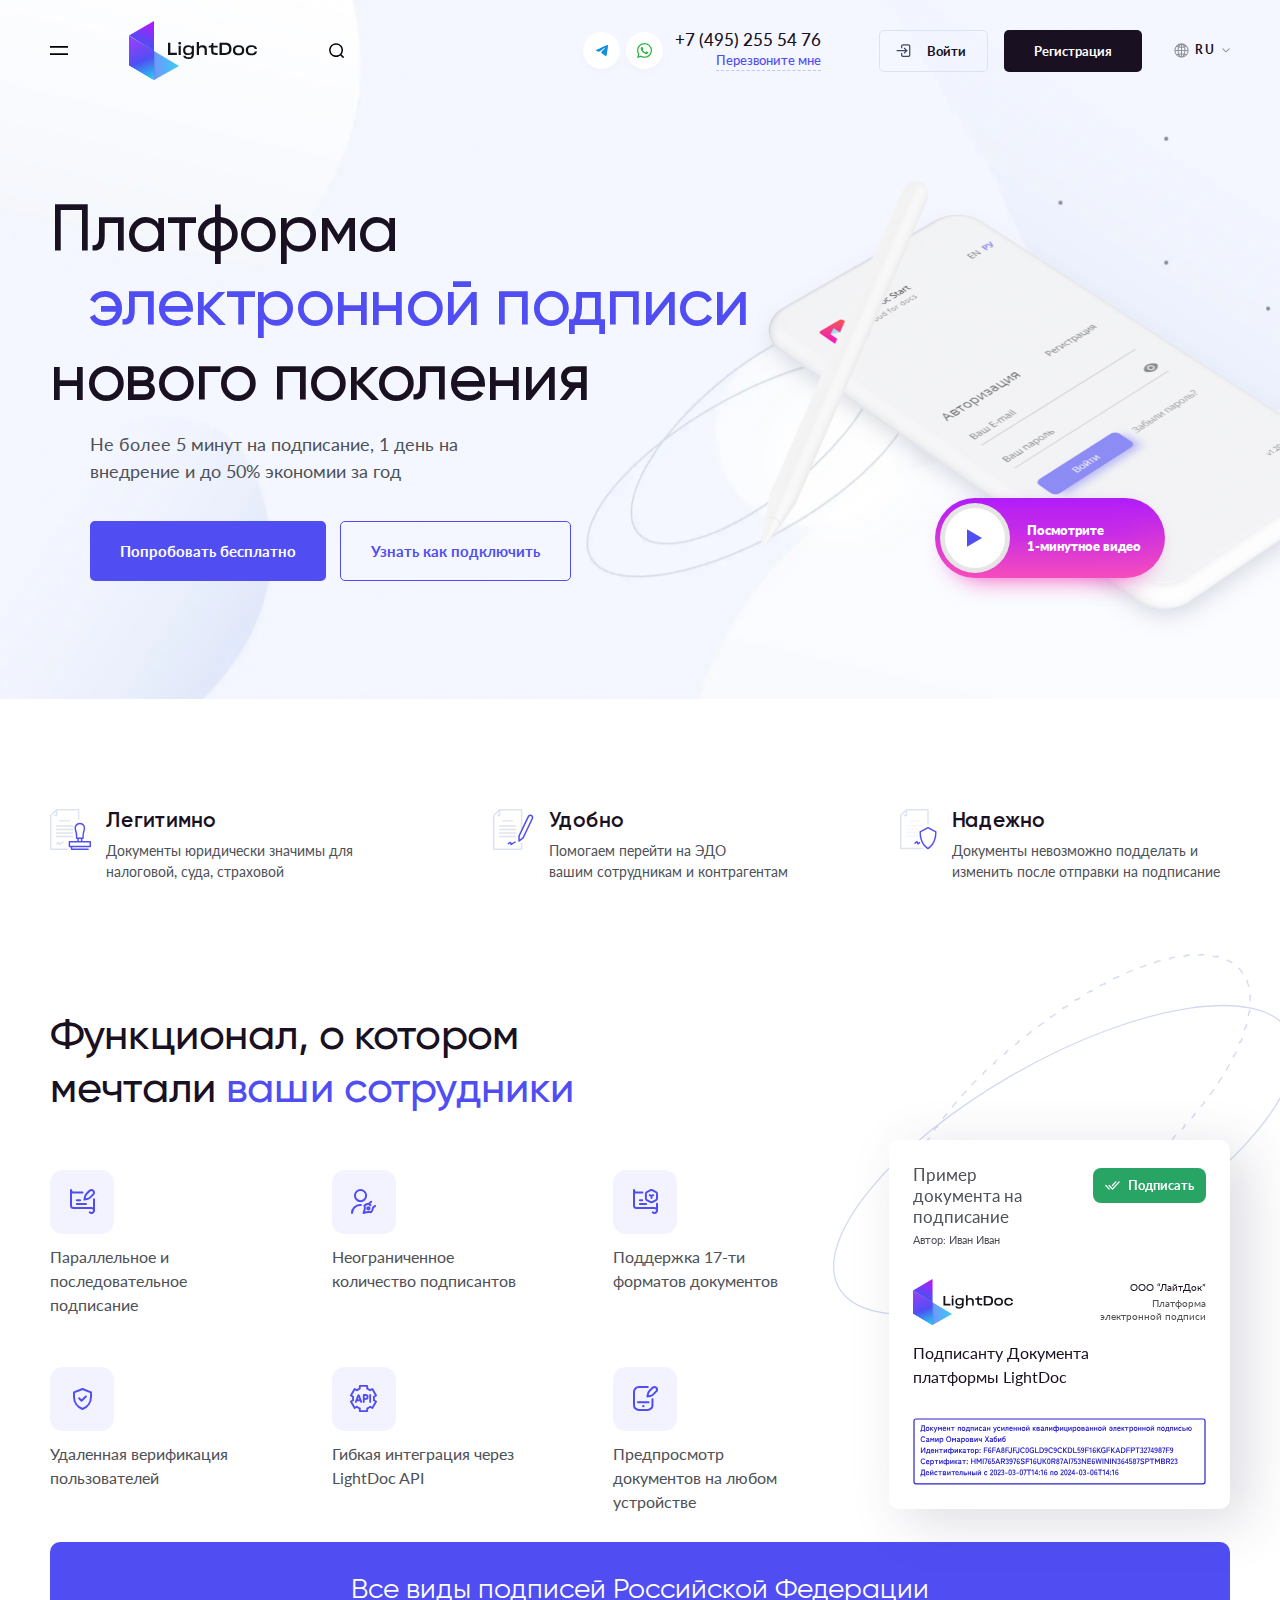
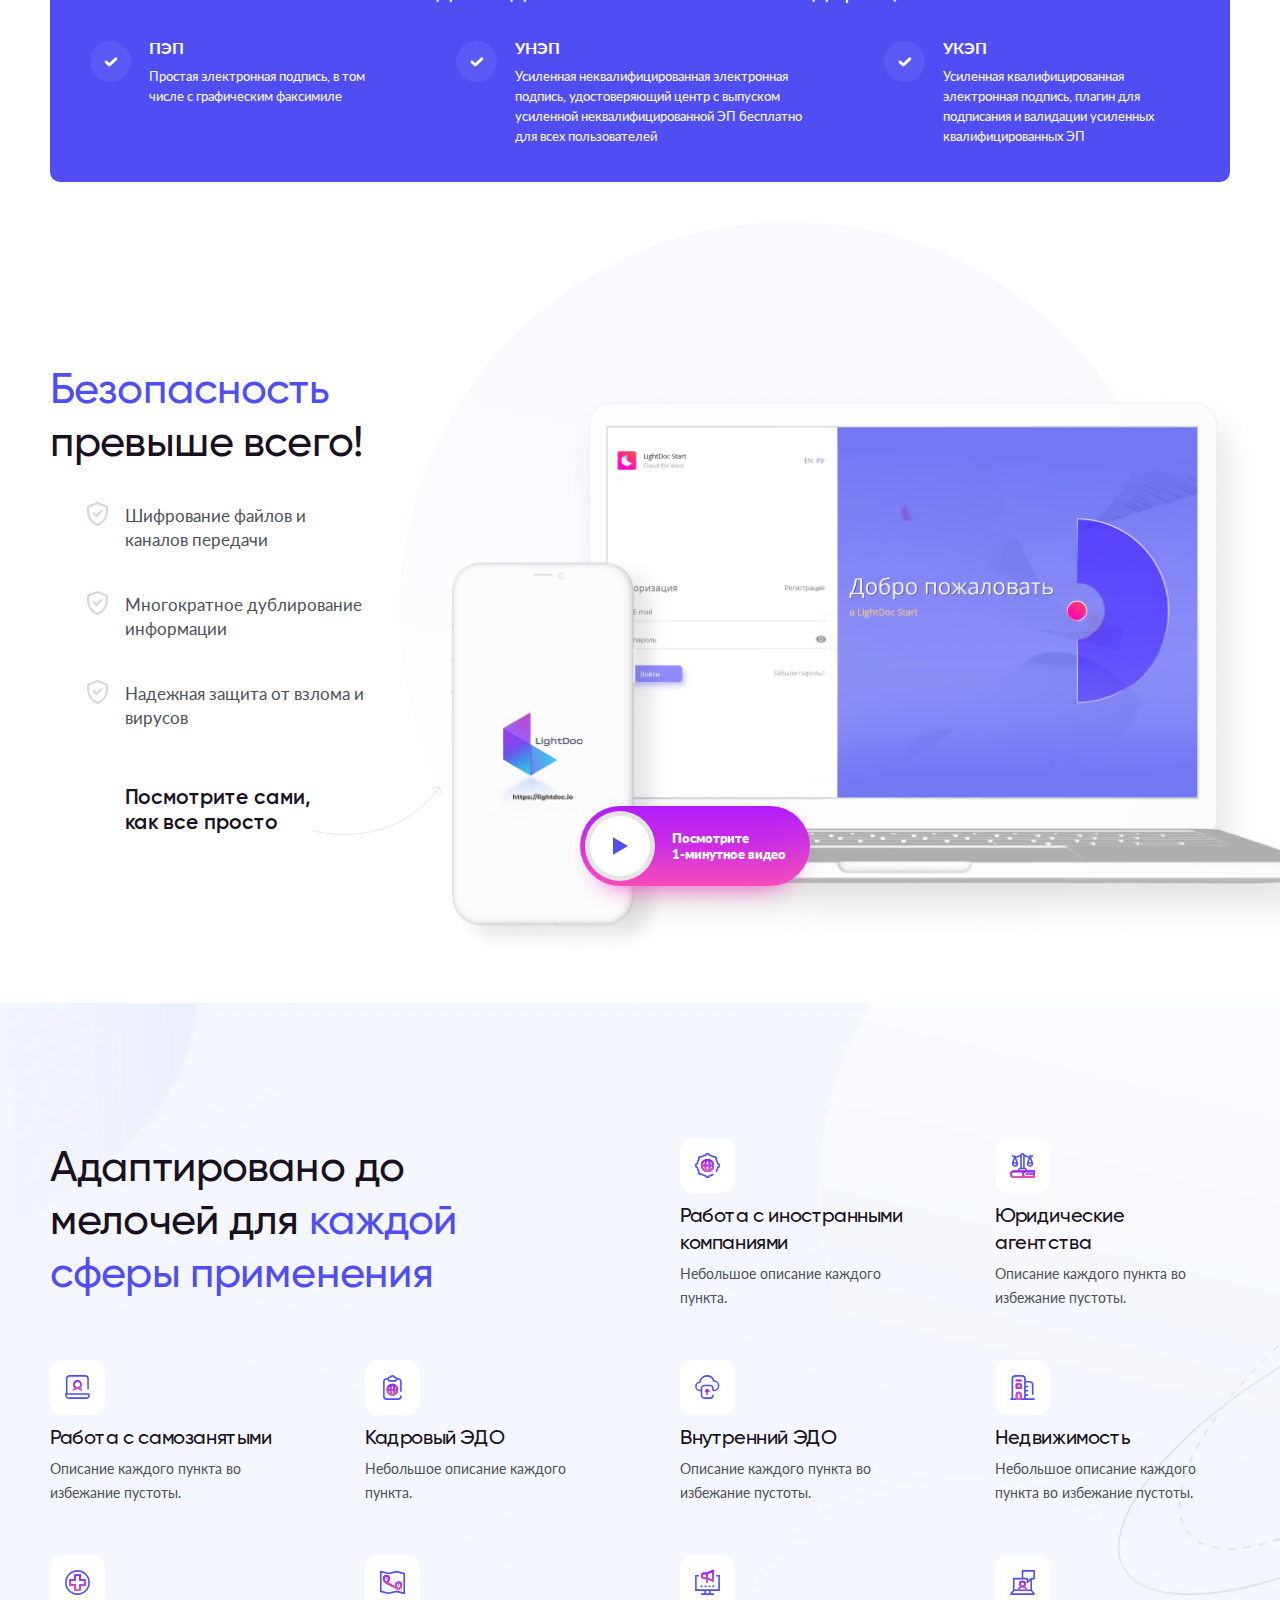
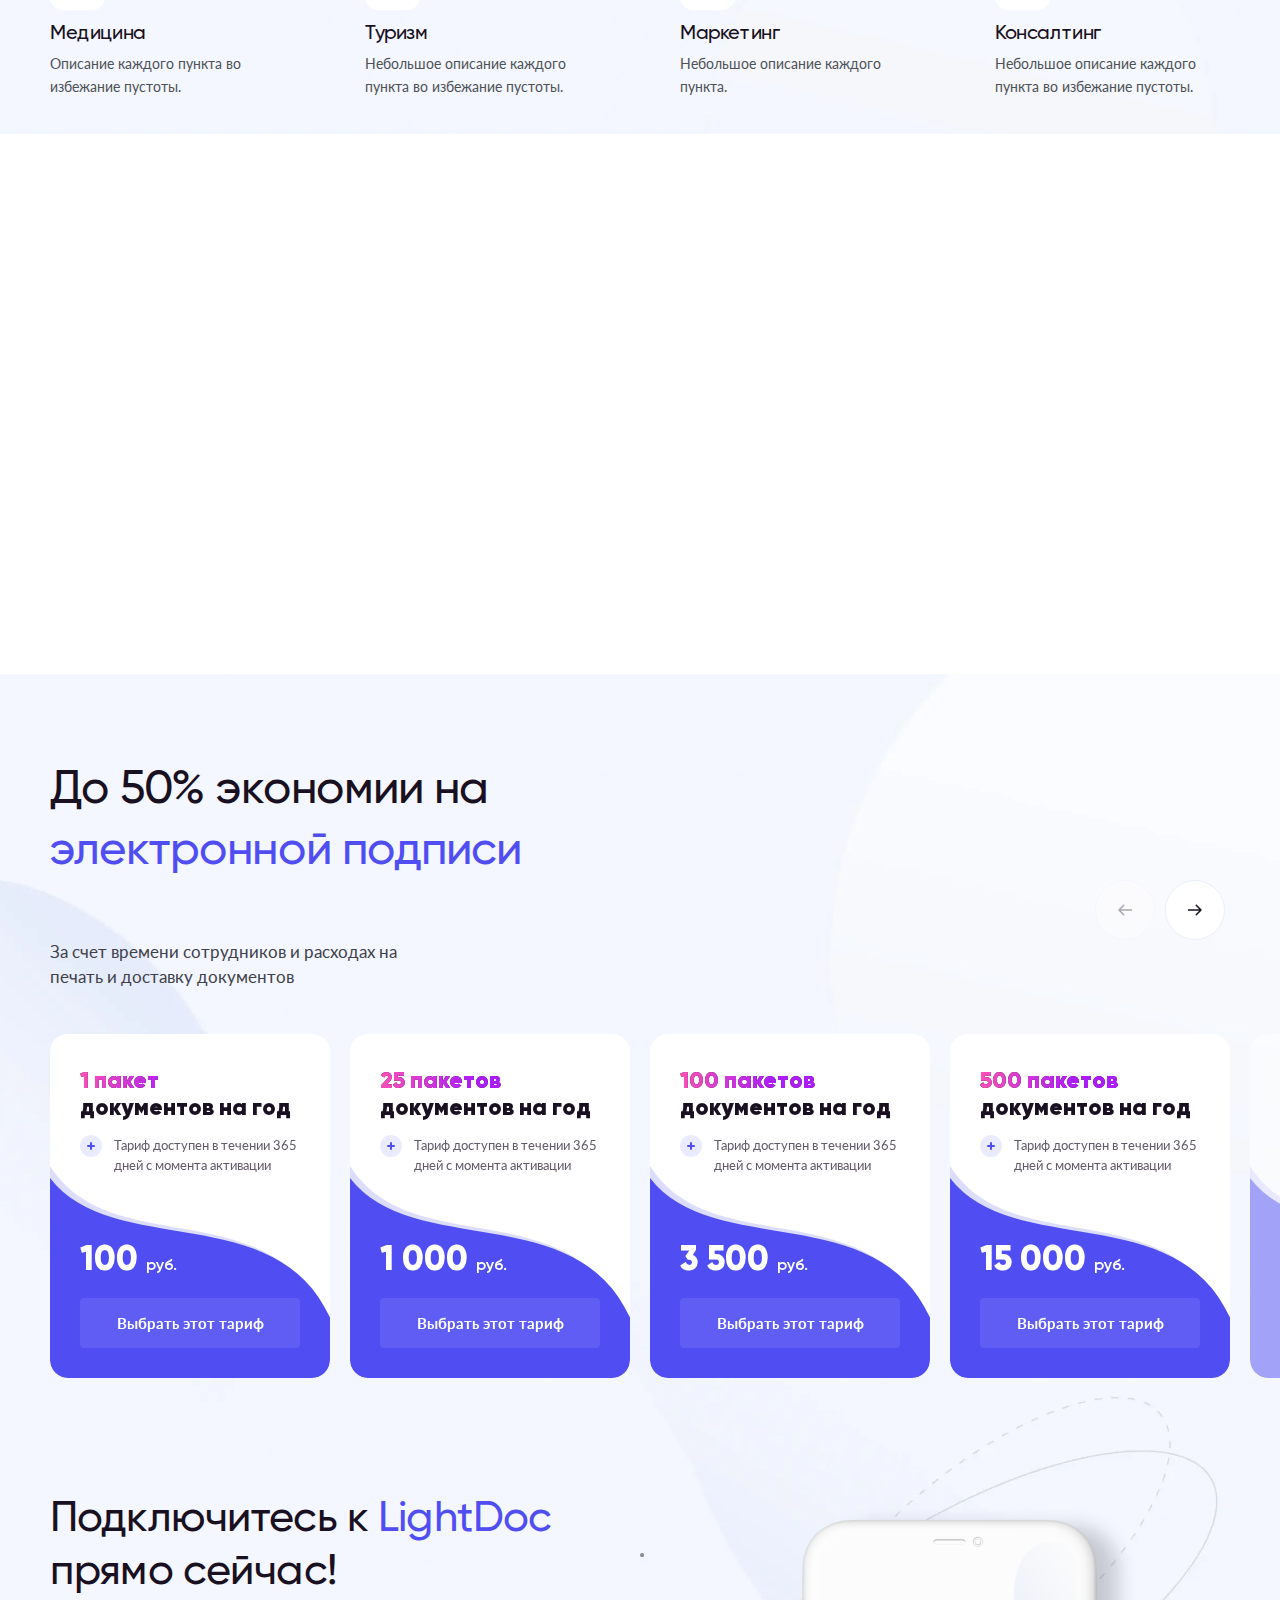
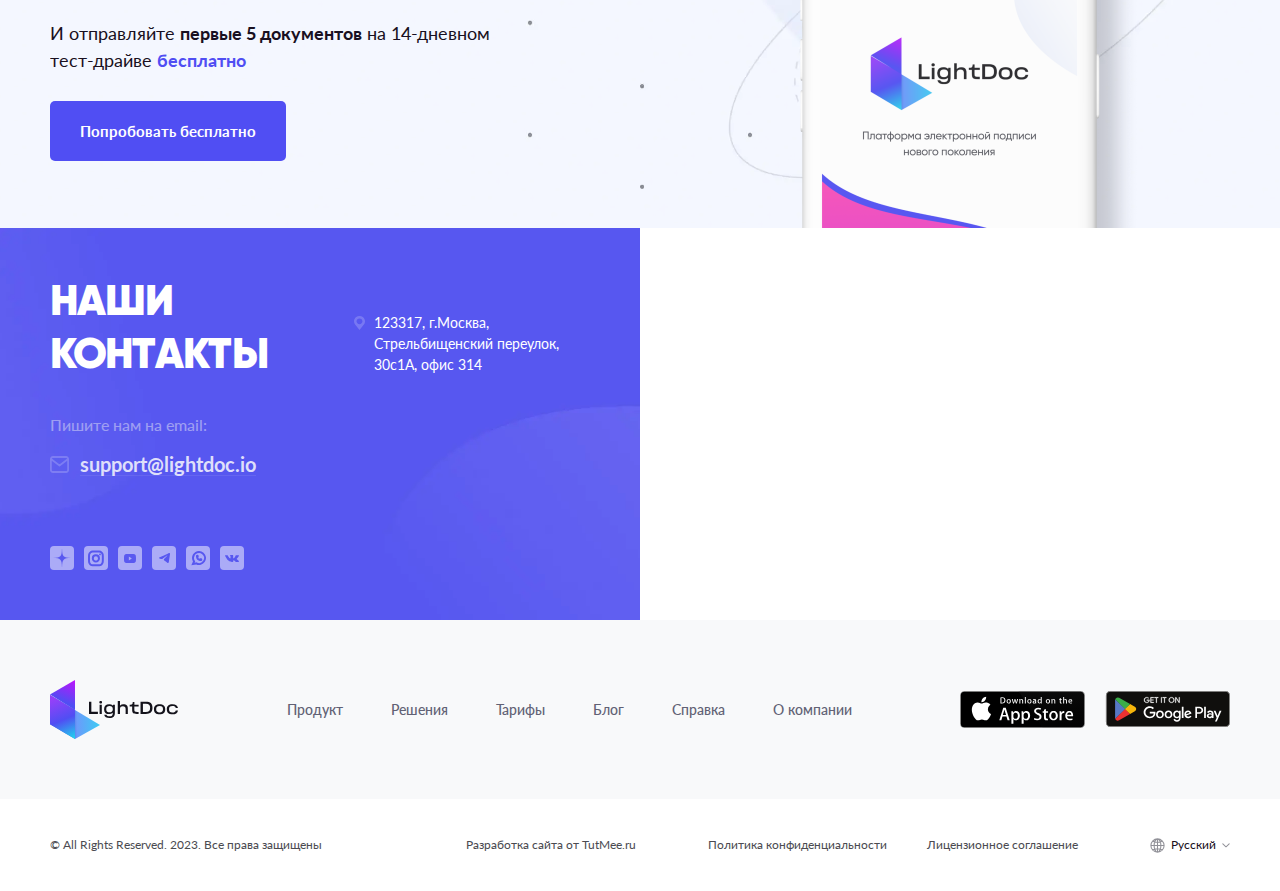
==== commit cd856a6d: "addimg" ====
--- a/index.html
+++ b/index.html
@@ -1251,4 +1251,6 @@
 <script src="js/libs.min.js"></script>
 <script src="js/main.min.js"></script>
 </body>
-</html>+</html>
+
+
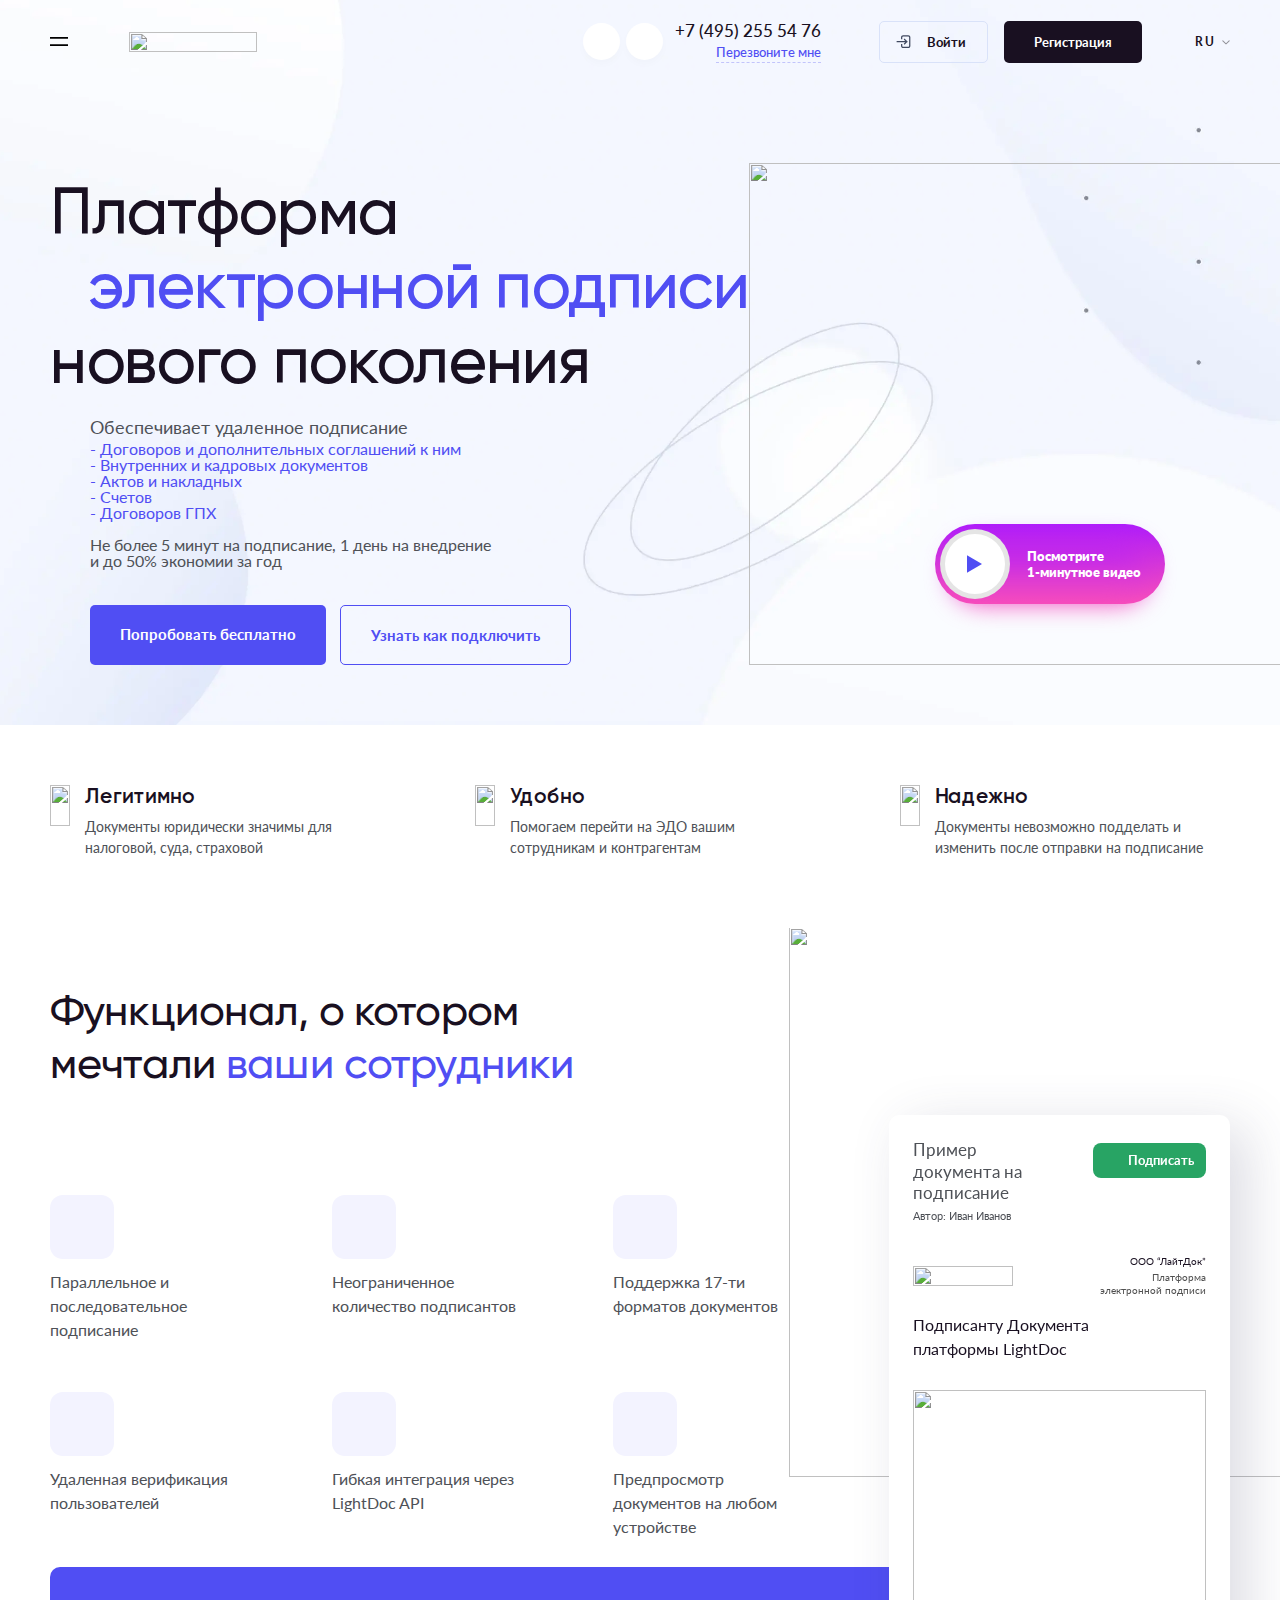
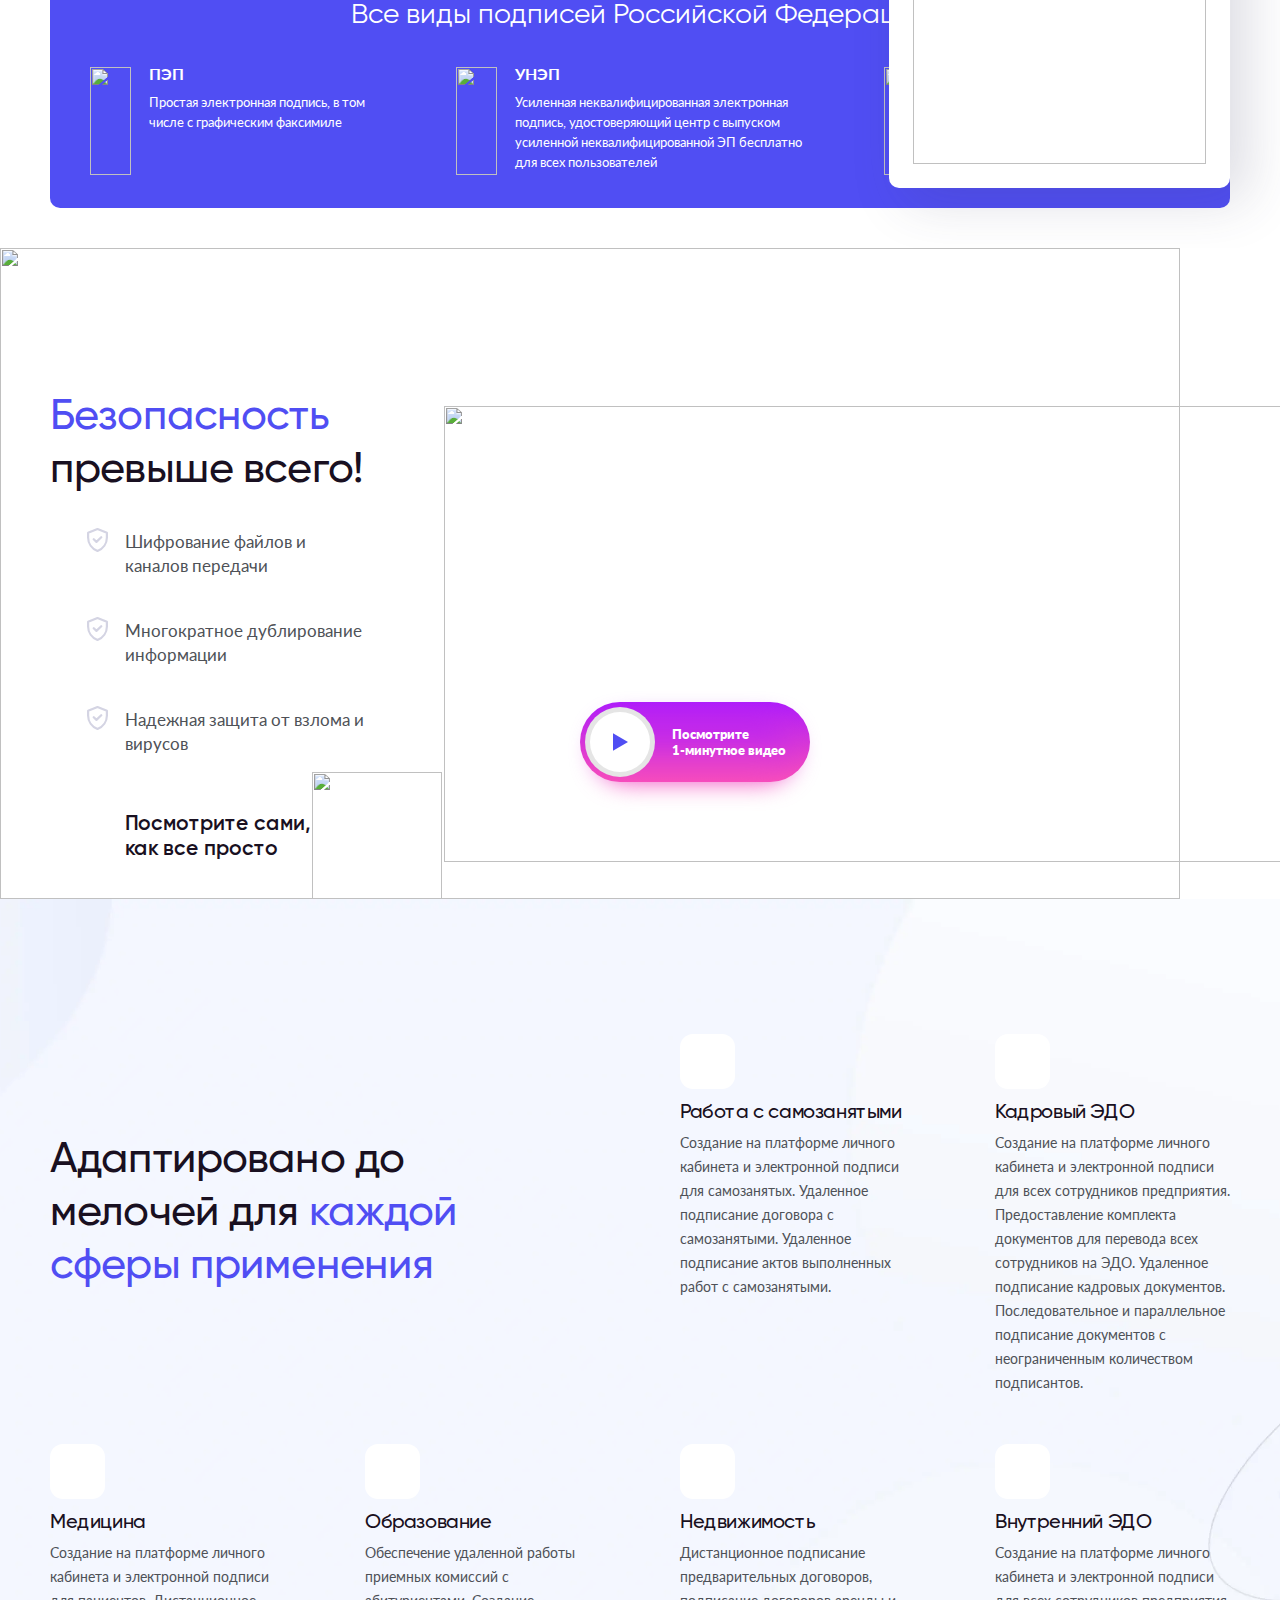
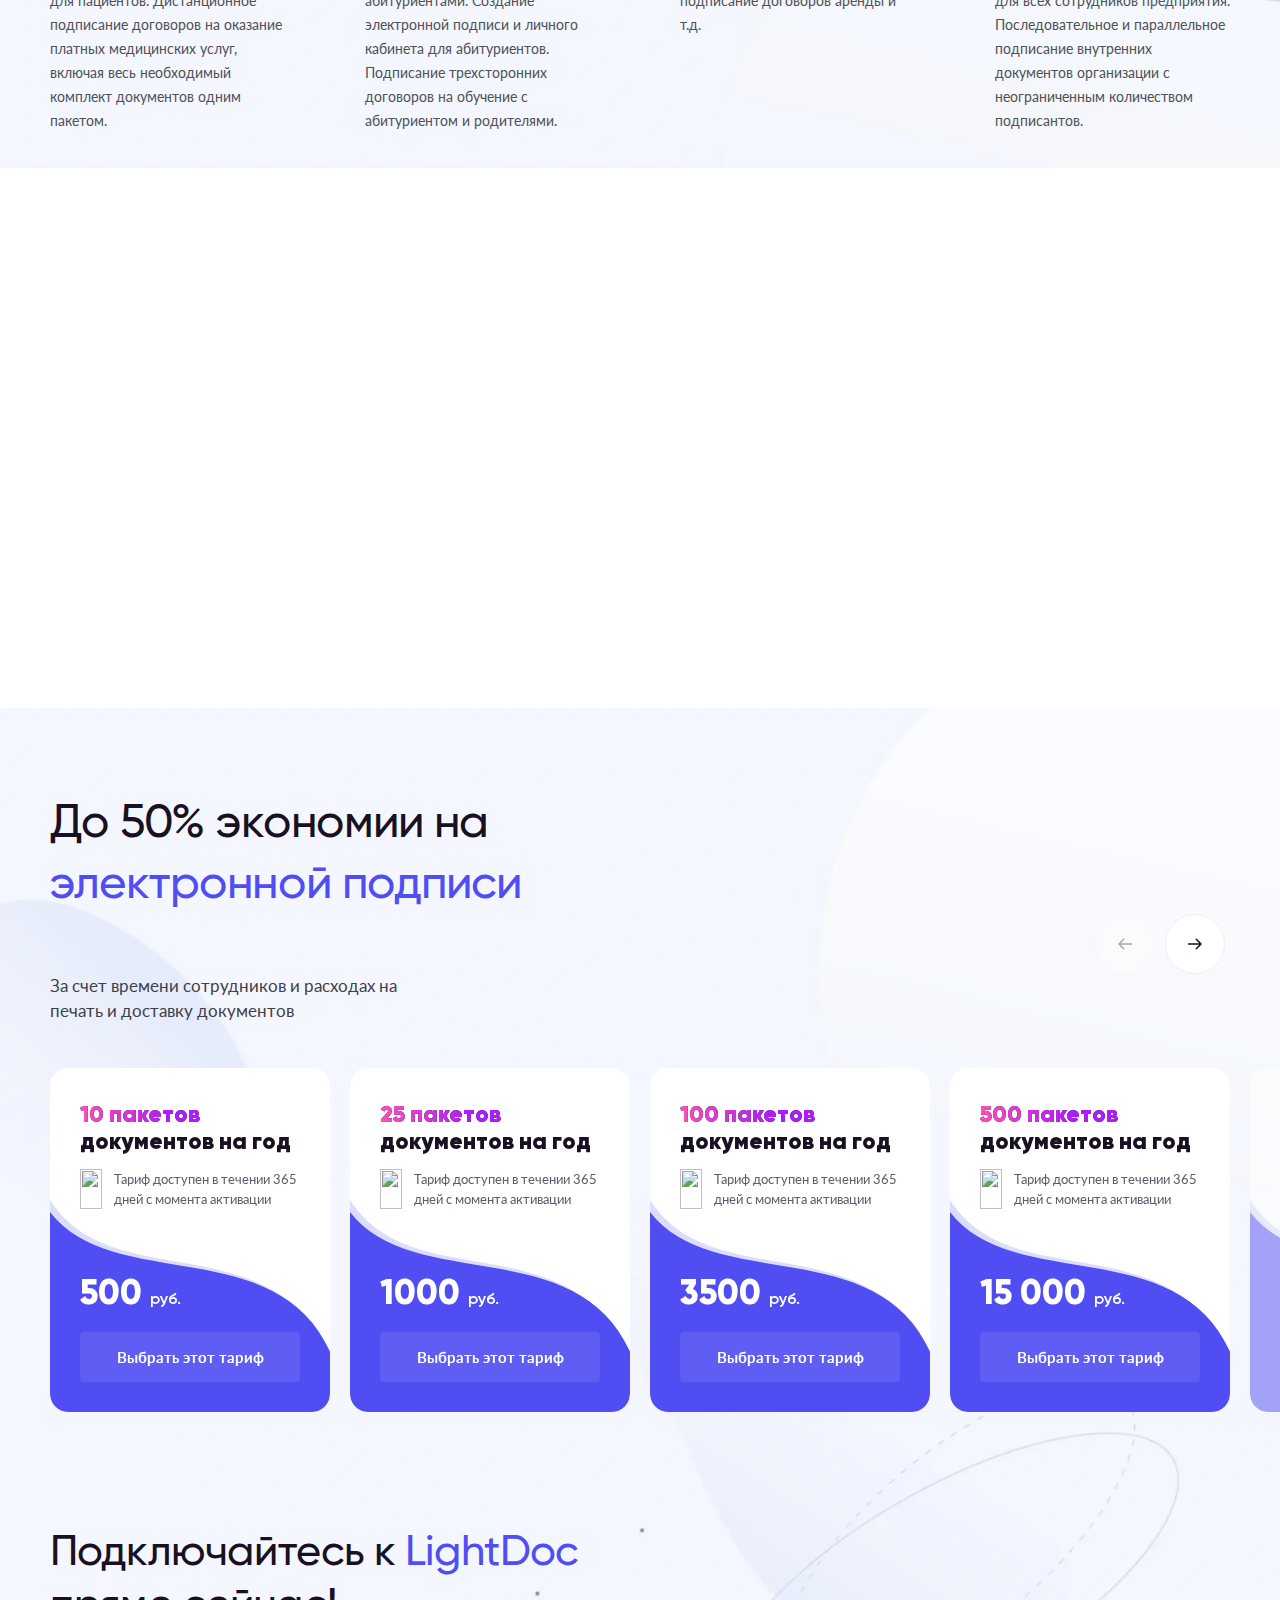
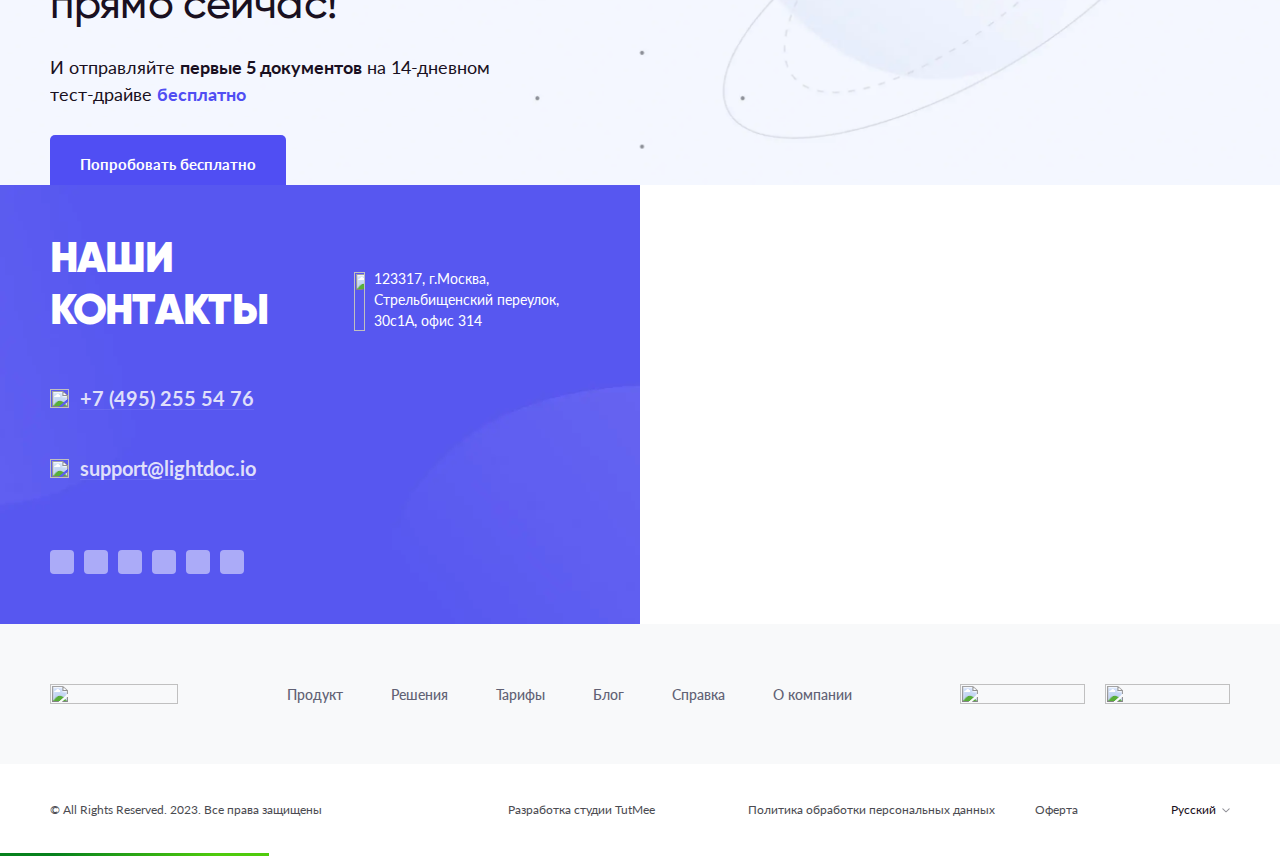
==== commit e65595e4: "upd" ====
--- a/index.html
+++ b/index.html
@@ -1,4 +1,5 @@
-<html lang="ru" style="scroll-behavior: smooth;"><head>
+<html lang="ru" style="scroll-behavior: smooth;">
+<head>
     <meta charset="UTF-8">
     <meta name="viewport" content="width=device-width, initial-scale=1.0">
     <meta name="description" content="">
@@ -133,1029 +134,1011 @@
 
 
 <body class="page index-page" style="">
+   
     <div class="wrapper">
         <header class="header">
             <div class="container">
-    <div class="header__inner">
-        <div class="header__left">
-            <button class="burger">
-                <svg width="20" height="10" viewBox="0 0 20 10" fill="none" xmlns="http://www.w3.org/2000/svg">
-                    <path d="M1 1H19M1 9H19" stroke="black" stroke-width="2" stroke-linecap="square" stroke-linejoin="round"></path>
-                </svg>
-            </button>
-            <a href="" class="header__logo">
-                <img src="img/logo.svg" alt="">
-            </a>
-            <button class="header__search">
-                <svg width="17" height="17" viewBox="0 0 17 17" fill="none" xmlns="http://www.w3.org/2000/svg">
-                    <path d="M16 16L13 13M1 8C1 8.91925 1.18106 9.82951 1.53284 10.6788C1.88463 11.5281 2.40024 12.2997 3.05025 12.9497C3.70026 13.5998 4.47194 14.1154 5.32122 14.4672C6.1705 14.8189 7.08075 15 8 15C8.91925 15 9.82951 14.8189 10.6788 14.4672C11.5281 14.1154 12.2997 13.5998 12.9497 12.9497C13.5998 12.2997 14.1154 11.5281 14.4672 10.6788C14.8189 9.82951 15 8.91925 15 8C15 7.08075 14.8189 6.1705 14.4672 5.32122C14.1154 4.47194 13.5998 3.70026 12.9497 3.05025C12.2997 2.40024 11.5281 1.88463 10.6788 1.53284C9.82951 1.18106 8.91925 1 8 1C7.08075 1 6.1705 1.18106 5.32122 1.53284C4.47194 1.88463 3.70026 2.40024 3.05025 3.05025C2.40024 3.70026 1.88463 4.47194 1.53284 5.32122C1.18106 6.1705 1 7.08075 1 8Z" stroke="black" stroke-width="1.7" stroke-linecap="round" stroke-linejoin="round"></path>
-                </svg>
-            </button>
-
-            <div class="header-contacts">
-                <a href="" class="header-contacts__social">
-                    <img src="img/tg.svg" alt="">
-                </a>
-                <a href="" class="header-contacts__social">
-                    <img src="img/whatsapp.svg" alt="">
-                </a>
-                <div class="header-contacts__phone">
-                    <a href="tel:+74952555476" class="header-contacts__phone-link">
-                        <span>+7 (495) 255 54 76</span>
+                <div class="header__inner">
+                    <div class="header__left">
+                        <button class="burger">
+                            <svg width="20" height="10" viewBox="0 0 20 10" fill="none" xmlns="http://www.w3.org/2000/svg">
+                                <path d="M1 1H19M1 9H19" stroke="black" stroke-width="2" stroke-linecap="square" stroke-linejoin="round"></path>
+                            </svg>
+                        </button>
+                        <a href="https://lightdoc.io" class="header__logo">
+                            <img src="https://lightdoc.io/wp-content/uploads/2023/04/logo.svg" alt="">
+                        </a>
+                        <!-- <button class="header__search">
+                            <svg width="17" height="17" viewBox="0 0 17 17" fill="none" xmlns="http://www.w3.org/2000/svg">
+                                <path d="M16 16L13 13M1 8C1 8.91925 1.18106 9.82951 1.53284 10.6788C1.88463 11.5281 2.40024 12.2997 3.05025 12.9497C3.70026 13.5998 4.47194 14.1154 5.32122 14.4672C6.1705 14.8189 7.08075 15 8 15C8.91925 15 9.82951 14.8189 10.6788 14.4672C11.5281 14.1154 12.2997 13.5998 12.9497 12.9497C13.5998 12.2997 14.1154 11.5281 14.4672 10.6788C14.8189 9.82951 15 8.91925 15 8C15 7.08075 14.8189 6.1705 14.4672 5.32122C14.1154 4.47194 13.5998 3.70026 12.9497 3.05025C12.2997 2.40024 11.5281 1.88463 10.6788 1.53284C9.82951 1.18106 8.91925 1 8 1C7.08075 1 6.1705 1.18106 5.32122 1.53284C4.47194 1.88463 3.70026 2.40024 3.05025 3.05025C2.40024 3.70026 1.88463 4.47194 1.53284 5.32122C1.18106 6.1705 1 7.08075 1 8Z" stroke="black" stroke-width="1.7" stroke-linecap="round" stroke-linejoin="round"/>
+                            </svg>
+                        </button> -->
+
+                        <div class="header-contacts">
+                                                            <a href="https://t.me/lightdocedo" target="_blank" class="header-contacts__social">
+                                    <img src="https://lightdoc.io/wp-content/themes/lightdoc/img/tg.svg" alt="">
+                                </a>
+                                                                                        <a href="https://wa.me/message/CAZKCIN4VFFDJ1" target="_blank" class="header-contacts__social">
+                                    <img src="https://lightdoc.io/wp-content/themes/lightdoc/img/whatsapp.svg" alt="">
+                                </a>
+                            
+                            <div class="header-contacts__phone">
+                                <a href="tel:+74952555476" class="header-contacts__phone-link">
+                                    <span>
+                                        +7 (495) 255 54 76                                    </span>
+                                </a>
+                                <button class="header-contacts__phone-btn _call-me">
+                                    <span>Перезвоните мне</span>
+                                </button>
+                            </div>
+                        </div>
+                    </div>
+                    <div class="header-action 1">
+                                                <a href="https://app.lightdoc.io/auth/?add=link" class="header-action__login header-action__btn m-btn m-btn-small m-btn-outline">
+                            <svg xmlns="http://www.w3.org/2000/svg" width="18" height="16" viewBox="0 0 18 16" fill="none">
+                                <path d="M6.79412 4.5V2.75C6.79412 2.28587 6.98004 1.84075 7.31099 1.51256C7.64193 1.18437 8.09079 1 8.55882 1H14.7353C15.2033 1 15.6522 1.18437 15.9831 1.51256C16.3141 1.84075 16.5 2.28587 16.5 2.75V13.25C16.5 13.7141 16.3141 14.1592 15.9831 14.4874C15.6522 14.8156 15.2033 15 14.7353 15H8.55882C8.09079 15 7.64193 14.8156 7.31099 14.4874C6.98004 14.1592 6.79412 13.7141 6.79412 13.25V11.5M1.5 8H12.9706M12.9706 8L10.3235 5.375M12.9706 8L10.3235 10.625" stroke="#3F485F" stroke-width="1.5" stroke-linecap="square" stroke-linejoin="round"></path>
+                            </svg>
+                            <span>
+                                Войти                            </span>
+                        </a>
+                        <a href="https://app.lightdoc.io/auth/signup/?add=link" class="header-action__reg header-action__btn m-btn m-btn-small m-btn-black">
+                            <span>
+                                Регистрация                            </span>
+                        </a>
+                    </div>
+
+
+                    
+                    <div class="lang">
+                        <div class="lang__show">
+                            <i class="lang__icon">
+                                <img src="https://lightdoc.io/wp-content/themes/lightdoc/img/world.svg" alt="">
+                            </i>
+                            <span class="lang__title text13">RU</span>
+                            <svg width="8" height="5" viewBox="0 0 8 5" fill="none" xmlns="http://www.w3.org/2000/svg">
+                                <path d="M3.64645 4.35355C3.84171 4.54882 4.15829 4.54882 4.35355 4.35355L7.53553 1.17157C7.7308 0.976311 7.7308 0.659728 7.53553 0.464466C7.34027 0.269204 7.02369 0.269204 6.82843 0.464466L4 3.29289L1.17157 0.464466C0.976311 0.269204 0.659728 0.269204 0.464466 0.464466C0.269204 0.659728 0.269204 0.976311 0.464466 1.17157L3.64645 4.35355ZM3.5 3L3.5 4L4.5 4L4.5 3L3.5 3Z" fill="#919198"></path>
+                            </svg>
+                        </div>
+                        <div class="lang__hidden">
+                            <div data-no-translation="" class="lang__inner" style="text-transform: uppercase;">
+                                                                    <a href="https://lightdoc.io/" class="lang__link _active">
+                                        <span>
+                                            ru                                        </span>
+
+                                    </a>
+                                                                    <a href="https://lightdoc.io/en/" class="lang__link">
+                                        <span>ENG</span>
+
+                                    </a>
+                                                            </div>
+                        </div>
+                    </div>
+
+
+
+                </div>
+            </div>
+
+
+            <div class="menu">
+                <div class="menu-top">
+                    <div class="container">
+                        <div class="menu-top__inner">
+                            <button class="menu__close _close-btn">
+                                <svg width="13" height="13" viewBox="0 0 13 13" fill="none" xmlns="http://www.w3.org/2000/svg">
+                                    <path d="M11 2L2 11M2 2L11 11" stroke="#afb0aa" stroke-width="1.6" stroke-linecap="square" stroke-linejoin="round"></path>
+                                </svg>
+                            </button>
+                            <a href="" class="menu__logo">
+                                <img src="https://lightdoc.io/wp-content/themes/lightdoc/img/logo2.svg" alt="">
+                            </a>
+
+                            <fieldset class="search-field">
+                                <form role="search" method="get" class="search-form" action="https://lightdoc.io/">
+                                    <input type="search" class="search-field" placeholder="Поиск по сайту …" value="" name="s" title="Поиск по сайту:">
+                                    <button type="submit" class="search-submit search-field__btn">
+                                        <svg width="17" height="17" viewBox="0 0 17 17" fill="none" xmlns="http://www.w3.org/2000/svg">
+                                            <path d="M16 16L13 13M1 8C1 8.91925 1.18106 9.82951 1.53284 10.6788C1.88463 11.5281 2.40024 12.2997 3.05025 12.9497C3.70026 13.5998 4.47194 14.1154 5.32122 14.4672C6.1705 14.8189 7.08075 15 8 15C8.91925 15 9.82951 14.8189 10.6788 14.4672C11.5281 14.1154 12.2997 13.5998 12.9497 12.9497C13.5998 12.2997 14.1154 11.5281 14.4672 10.6788C14.8189 9.82951 15 8.91925 15 8C15 7.08075 14.8189 6.1705 14.4672 5.32122C14.1154 4.47194 13.5998 3.70026 12.9497 3.05025C12.2997 2.40024 11.5281 1.88463 10.6788 1.53284C9.82951 1.18106 8.91925 1 8 1C7.08075 1 6.1705 1.18106 5.32122 1.53284C4.47194 1.88463 3.70026 2.40024 3.05025 3.05025C2.40024 3.70026 1.88463 4.47194 1.53284 5.32122C1.18106 6.1705 1 7.08075 1 8Z" stroke="black" stroke-width="1.7" stroke-linecap="round" stroke-linejoin="round"></path>
+                                        </svg>
+                                    </button>
+                                </form>
+                            </fieldset>
+
+
+                            <div class="header-action 2">
+                                <a href="https://app.lightdoc.io/auth/" class="header-action__login header-action__btn m-btn m-btn-small m-btn-outline">
+                                    <svg xmlns="http://www.w3.org/2000/svg" width="18" height="16" viewBox="0 0 18 16" fill="none">
+                                        <path d="M6.79412 4.5V2.75C6.79412 2.28587 6.98004 1.84075 7.31099 1.51256C7.64193 1.18437 8.09079 1 8.55882 1H14.7353C15.2033 1 15.6522 1.18437 15.9831 1.51256C16.3141 1.84075 16.5 2.28587 16.5 2.75V13.25C16.5 13.7141 16.3141 14.1592 15.9831 14.4874C15.6522 14.8156 15.2033 15 14.7353 15H8.55882C8.09079 15 7.64193 14.8156 7.31099 14.4874C6.98004 14.1592 6.79412 13.7141 6.79412 13.25V11.5M1.5 8H12.9706M12.9706 8L10.3235 5.375M12.9706 8L10.3235 10.625" stroke="#3F485F" stroke-width="1.5" stroke-linecap="square" stroke-linejoin="round"></path>
+                                    </svg>
+                                    <span>
+                                        Войти                                    </span>
+                                </a>
+                                <a href="https://app.lightdoc.io/auth/signup/" class="header-action__reg header-action__btn m-btn m-btn-small m-btn-black">
+                                    <span>
+                                        Регистрация                                    </span>
+                                </a>
+                            </div>
+                        </div>
+                    </div>
+                </div>
+
+                <div class="menu-content">
+                    <div class="container">
+                        <div class="menu-content__inner">
+
+                            <div class="menu__links"><li id="menu-item-384" class="menu__link menu-item menu-item-type-post_type menu-item-object-page menu-item-home current-menu-item page_item page-item-7 current_page_item menu-item-384 _active "><a href="https://lightdoc.io/" aria-current="page"><span>Главная</span></a></li>
+<li id="menu-item-385" class="menu__link menu-item menu-item-type-post_type menu-item-object-page menu-item-385"><a href="https://lightdoc.io/blog/"><span>Наш Блог</span></a></li>
+<li id="menu-item-386" class="menu__link menu-item menu-item-type-post_type menu-item-object-page menu-item-386"><a href="https://lightdoc.io/help/"><span>Справка</span></a></li>
+<li id="menu-item-389" class="menu__link menu-item menu-item-type-post_type menu-item-object-page menu-item-389"><a href="https://lightdoc.io/about/"><span>О компании</span></a></li>
+</div>                            <div class="menu__right">
+                                <div class="header-contacts">
+                                    <a href="https://t.me/lightdocio" class="header-contacts__social">
+                                        <img src="https://lightdoc.io/wp-content/themes/lightdoc/img/tg.svg" alt="">
+                                    </a>
+                                    <a href="https://wa.me/message/CAZKCIN4VFFDJ1" class="header-contacts__social">
+                                        <img src="https://lightdoc.io/wp-content/themes/lightdoc/img/whatsapp.svg" alt="">
+                                    </a>
+                                    <div class="header-contacts__phone">
+                                        <a href="tel:+74952555476" class="header-contacts__phone-link">
+                                            <span>
+                                                +7 (495) 255 54 76                                            </span>
+                                        </a>
+                                        <button class="header-contacts__phone-btn _call-me">
+                                            <span>Перезвоните мне</span>
+                                        </button>
+                                    </div>
+                                </div>
+                                <div class="menu__c">
+                                    © All Rights Reserved. 2023. Все права защищены                                </div>
+                            </div>
+                        </div>
+                    </div>
+                </div>
+            </div>
+
+
+        </header>
+<main class="content">
+
+    <section class="main _first-section">
+        <div class="container">
+            <div class="main__inner">
+                <div class="main__left">
+                    <h1 class="display1 _animate _transform-anim" style="translate: none; rotate: none; scale: none; transform: translate(0px);">
+                        <span>Платформа</span><span class="blue-text">электронной подписи</span> <span>нового поколения</span>                     </h1>
+                    <div class="main__bottom">
+                        <div class="main__text dark-text _animate _transform-anim" style="translate: none; rotate: none; scale: none; transform: translate(0px);">
+                            <p class="text18">
+                                Обеспечивает удаленное подписание </p><ul><li><span class="blue-text">- Договоров и дополнительных соглашений к ним</span></li><li><span class="blue-text">- Внутренних и кадровых документов</span></li><li><span class="blue-text">- Актов и накладных</span></li><li><span class="blue-text">- Счетов</span></li><li><span class="blue-text">- Договоров ГПХ</span></li></ul><br>Не более 5 минут на подписание, 1 день на внедрение и до 50% экономии за год                            <p></p>
+                        </div>
+                        <div class="main__nav _animate _transform-anim" style="translate: none; rotate: none; scale: none; transform: translate(0px);">
+                                                                                                <a href="/blog/5-documents-free-for-new/" class="main__btn m-btn m-btn-primary">
+                                        <span>
+                                            Попробовать бесплатно                                        </span>
+                                    </a>
+                                                                                                                                                            <!--a href="< ToDo заменить на другой диалог ?php echo get_sub_field('sylka_knopki'); ?>" class="main__btn m-btn m-btn-primary-outline"-->
+                                    <button class="main__btn m-btn m-btn-primary-outline _connect-me">
+                                        <span>
+                                            Узнать как подключить                                        </span>
+                                    </button>
+                                    <!--/a-->
+                                                                                    </div>
+                    </div>
+                </div>
+                <div class="main__right">
+                    <div class="main__img" style="translate: none; rotate: none; scale: none; transform: translate(0px);">
+                        <img src="https://lightdoc.io/wp-content/uploads/2023/04/phone.png" alt="">
+                    </div>
+                    <a href="https://lightdoc.io/wp-content/uploads/2023/05/lightdoc-start.mp4" data-fancybox="" class="video-btn" style="translate: none; rotate: none; scale: none; transform: translate(0px);">
+                        <span class="video-btn__round">
+                            <svg width="15" height="18" viewBox="0 0 15 18" fill="none" xmlns="http://www.w3.org/2000/svg">
+                                <path d="M15 9L9.6915e-07 17.6603L1.83999e-06 0.339746L15 9Z" fill="#504EF3"></path>
+                            </svg>
+                        </span>
+                        <span class="video-btn__title">
+                            Посмотрите <br> 1-минутное видео                        </span>
                     </a>
-                    <button class="header-contacts__phone-btn _call-me">
-                        <span>Перезвоните мне</span>
-                    </button>
+
                 </div>
             </div>
         </div>
-        <div class="header-action">
-            <button class="header-action__login header-action__btn m-btn m-btn-small m-btn-outline">
-                <svg xmlns="http://www.w3.org/2000/svg" width="18" height="16" viewBox="0 0 18 16" fill="none">
-                    <path d="M6.79412 4.5V2.75C6.79412 2.28587 6.98004 1.84075 7.31099 1.51256C7.64193 1.18437 8.09079 1 8.55882 1H14.7353C15.2033 1 15.6522 1.18437 15.9831 1.51256C16.3141 1.84075 16.5 2.28587 16.5 2.75V13.25C16.5 13.7141 16.3141 14.1592 15.9831 14.4874C15.6522 14.8156 15.2033 15 14.7353 15H8.55882C8.09079 15 7.64193 14.8156 7.31099 14.4874C6.98004 14.1592 6.79412 13.7141 6.79412 13.25V11.5M1.5 8H12.9706M12.9706 8L10.3235 5.375M12.9706 8L10.3235 10.625" stroke="#3F485F" stroke-width="1.5" stroke-linecap="square" stroke-linejoin="round"></path>
-                </svg>
-                <span>Войти</span>
-            </button>
-            <button class="header-action__reg header-action__btn m-btn m-btn-small m-btn-black">
-                <span>Регистрация</span>
-            </button>
-            <div class="lang">
-    <div class="lang__show">
-        <i class="lang__icon">
-            <img src="img/world.svg" alt="">
-        </i>
-        <span class="lang__title text13">RU</span>
-        <svg width="8" height="5" viewBox="0 0 8 5" fill="none" xmlns="http://www.w3.org/2000/svg">
-            <path d="M3.64645 4.35355C3.84171 4.54882 4.15829 4.54882 4.35355 4.35355L7.53553 1.17157C7.7308 0.976311 7.7308 0.659728 7.53553 0.464466C7.34027 0.269204 7.02369 0.269204 6.82843 0.464466L4 3.29289L1.17157 0.464466C0.976311 0.269204 0.659728 0.269204 0.464466 0.464466C0.269204 0.659728 0.269204 0.976311 0.464466 1.17157L3.64645 4.35355ZM3.5 3L3.5 4L4.5 4L4.5 3L3.5 3Z" fill="#919198"></path>
-        </svg>
-    </div>
-    <div class="lang__hidden">
-        <div class="lang__inner">
-            <a href="" class="lang__link _active">
-                <span>RU</span>
-            </a>
-            <a href="" class="lang__link">
-                <span>ENG</span>
-            </a>
+    </section>
+
+    <section class="advantages">
+        <div class="container">
+            <div class="advantages__grid">
+
+                                    
+                        <div class="advantage-card" style="translate: none; rotate: none; scale: none; transform: translate(0px);">
+                            <div class="advantage-card__icon">
+                                <img src="https://lightdoc.io/wp-content/uploads/2023/04/advantage-icon.svg" alt="">
+                            </div>
+                            <div class="advantage-card__content">
+                                <div class="display5">
+                                    Легитимно                                </div>
+                                <div class="text14 dark-text">
+                                     Документы юридически значимы для налоговой, суда, страховой                                 </div>
+                            </div>
+                        </div>
+
+                    
+                        <div class="advantage-card" style="translate: none; rotate: none; scale: none; transform: translate(0px);">
+                            <div class="advantage-card__icon">
+                                <img src="https://lightdoc.io/wp-content/uploads/2023/04/advantage-icon2.svg" alt="">
+                            </div>
+                            <div class="advantage-card__content">
+                                <div class="display5">
+                                    Удобно                                </div>
+                                <div class="text14 dark-text">
+                                    Помогаем перейти на ЭДО вашим сотрудникам и контрагентам                                </div>
+                            </div>
+                        </div>
+
+                    
+                        <div class="advantage-card" style="translate: none; rotate: none; scale: none; transform: translate(0px);">
+                            <div class="advantage-card__icon">
+                                <img src="https://lightdoc.io/wp-content/uploads/2023/04/advantage-icon3.svg" alt="">
+                            </div>
+                            <div class="advantage-card__content">
+                                <div class="display5">
+                                    Надежно                                </div>
+                                <div class="text14 dark-text">
+                                     Документы невозможно подделать и изменить после отправки на подписание                                 </div>
+                            </div>
+                        </div>
+
+                                    
+            </div>
         </div>
-    </div>
-</div>
-
-        </div>
-    </div>
-</div>
-
-
-<div class="menu">
-    <div class="menu-top">
+    </section>
+
+    <section id="product" class="functions">
         <div class="container">
-            <div class="menu-top__inner">
-                <button class="menu__close _close-btn">
-                    <svg width="13" height="13" viewBox="0 0 13 13" fill="none" xmlns="http://www.w3.org/2000/svg">
-                        <path d="M11 2L2 11M2 2L11 11" stroke="#E2E4EE" stroke-width="1.6" stroke-linecap="square" stroke-linejoin="round"></path>
-                    </svg>
-                </button>
-                <a href="" class="menu__logo">
-                    <img src="img/logo2.svg" alt="">
-                </a>
-
-                <fieldset class="search-field">
-                    <input type="text" placeholder="Поиск по сайту...">
-                    <button class="search-field__btn">
-                        <svg width="17" height="17" viewBox="0 0 17 17" fill="none" xmlns="http://www.w3.org/2000/svg">
-                            <path d="M16 16L13 13M1 8C1 8.91925 1.18106 9.82951 1.53284 10.6788C1.88463 11.5281 2.40024 12.2997 3.05025 12.9497C3.70026 13.5998 4.47194 14.1154 5.32122 14.4672C6.1705 14.8189 7.08075 15 8 15C8.91925 15 9.82951 14.8189 10.6788 14.4672C11.5281 14.1154 12.2997 13.5998 12.9497 12.9497C13.5998 12.2997 14.1154 11.5281 14.4672 10.6788C14.8189 9.82951 15 8.91925 15 8C15 7.08075 14.8189 6.1705 14.4672 5.32122C14.1154 4.47194 13.5998 3.70026 12.9497 3.05025C12.2997 2.40024 11.5281 1.88463 10.6788 1.53284C9.82951 1.18106 8.91925 1 8 1C7.08075 1 6.1705 1.18106 5.32122 1.53284C4.47194 1.88463 3.70026 2.40024 3.05025 3.05025C2.40024 3.70026 1.88463 4.47194 1.53284 5.32122C1.18106 6.1705 1 7.08075 1 8Z" stroke="black" stroke-width="1.7" stroke-linecap="round" stroke-linejoin="round"></path>
-                        </svg>
-                    </button>
-                </fieldset>
-
-                <div class="header-action">
-                    <button class="header-action__login header-action__btn m-btn m-btn-small m-btn-outline">
-                        <svg xmlns="http://www.w3.org/2000/svg" width="18" height="16" viewBox="0 0 18 16" fill="none">
-                            <path d="M6.79412 4.5V2.75C6.79412 2.28587 6.98004 1.84075 7.31099 1.51256C7.64193 1.18437 8.09079 1 8.55882 1H14.7353C15.2033 1 15.6522 1.18437 15.9831 1.51256C16.3141 1.84075 16.5 2.28587 16.5 2.75V13.25C16.5 13.7141 16.3141 14.1592 15.9831 14.4874C15.6522 14.8156 15.2033 15 14.7353 15H8.55882C8.09079 15 7.64193 14.8156 7.31099 14.4874C6.98004 14.1592 6.79412 13.7141 6.79412 13.25V11.5M1.5 8H12.9706M12.9706 8L10.3235 5.375M12.9706 8L10.3235 10.625" stroke="#3F485F" stroke-width="1.5" stroke-linecap="square" stroke-linejoin="round"></path>
-                        </svg>
-                        <span>Войти</span>
-                    </button>
-                    <button class="header-action__reg header-action__btn m-btn m-btn-small m-btn-black">
-                        <span>Регистрация</span>
-                    </button>
-                </div>
-            </div>
-        </div>
-    </div>
-
-    <div class="menu-content">
-        <div class="container">
-            <div class="menu-content__inner">
-                <div class="menu__links">
-                    <a href="" class="menu__link">
-                        <span>Главная</span>
-                    </a>
-                    <a href="" class="menu__link">
-                        <span>Наш Блог</span>
-                    </a>
-                    <a href="" class="menu__link _active">
-                        <span>Справка</span>
-                    </a>
-                    <a href="" class="menu__link">
-                        <span>Продукт</span>
-                    </a>
-                    <a href="" class="menu__link">
-                        <span>Партнерам</span>
-                    </a>
-                    <a href="" class="menu__link">
-                        <span>О компании</span>
-                    </a>
-                </div>
-                <div class="menu__right">
-                    <div class="header-contacts">
-                        <a href="" class="header-contacts__social">
-                            <img src="img/tg.svg" alt="">
-                        </a>
-                        <a href="" class="header-contacts__social">
-                            <img src="img/whatsapp.svg" alt="">
-                        </a>
-                        <div class="header-contacts__phone">
-                            <a href="tel:+74952555476" class="header-contacts__phone-link">
-                                <span>+7 (495) 255 54 76</span>
-                            </a>
-                            <button class="header-contacts__phone-btn _call-me">
-                                <span>Перезвоните мне</span>
-                            </button>
-                        </div>
-                    </div>
-                    <div class="menu__c">
-                        © All Rights Reserved. 2022. <br> Все права защищены
-                    </div>
-                </div>
-            </div>
-        </div>
-    </div>
-</div>
-
-        </header>
-        <main class="content">
-
-            <section class="main _first-section">
-                <div class="container">
-                    <div class="main__inner">
-                        <div class="main__left">
-                            <h1 class="display1 _animate _transform-anim" style="translate: none; rotate: none; scale: none; transform: translate(0px);">
-                                <span>Платформа</span>
-                                <span class="blue-text">электронной подписи</span>
-                                <span>нового поколения</span>
-                            </h1>
-                            <div class="main__bottom">
-                                <div class="main__text dark-text _animate _transform-anim" style="translate: none; rotate: none; scale: none; transform: translate(0px);">
-                                    <p class="text18">
-                                        Не более 5 минут на подписание, 1 день на внедрение и до 50% экономии за год
-                                    </p>
-                                </div>
-                                <div class="main__nav _animate _transform-anim" style="translate: none; rotate: none; scale: none; transform: translate(0px);">
-                                    <button class="main__btn m-btn m-btn-primary">
-                                        <span>Попробовать бесплатно</span>
-                                    </button>
-                                    <button class="main__btn m-btn m-btn-primary-outline">
-                                        <span>Узнать как подключить</span>
-                                    </button>
-                                </div>
-                            </div>
-                        </div>
-                        <div class="main__right">
-                            <div class="main__img" style="translate: none; rotate: none; scale: none; transform: translate(0px);">
-                                <img src="img/phone.png" alt="">
-                            </div>
-                            <a href="videos/Countdown7.mp4" data-fancybox="" class="video-btn" style="translate: none; rotate: none; scale: none; transform: translate(0px);">
-    <span class="video-btn__round">
-        <svg width="15" height="18" viewBox="0 0 15 18" fill="none" xmlns="http://www.w3.org/2000/svg">
-            <path d="M15 9L9.6915e-07 17.6603L1.83999e-06 0.339746L15 9Z" fill="#504EF3"></path>
-        </svg>
-    </span>
-    <span class="video-btn__title">
-        Посмотрите <br> 1-минутное видео
-    </span>
-</a>
-
-                        </div>
-                    </div>
-                </div>
-            </section>
-
-            <section class="advantages">
-                <div class="container">
-                    <div class="advantages__grid">
-                        <div class="advantage-card" style="translate: none; rotate: none; scale: none; transform: translate(0px, 50px);">
-    <div class="advantage-card__icon">
-        <img src="img/advantage-icon.svg" alt="">
-    </div>
-    <div class="advantage-card__content">
-        <div class="display5">
-            Легитимно
-        </div>
-        <div class="text14 dark-text">
-            Документы юридически значимы для налоговой, суда, страховой
-        </div>
-    </div>
-</div>
-
-                        <div class="advantage-card" style="translate: none; rotate: none; scale: none; transform: translate(0px, 50px);">
-    <div class="advantage-card__icon">
-        <img src="img/advantage-icon2.svg" alt="">
-    </div>
-    <div class="advantage-card__content">
-        <div class="display5">
-            Удобно
-        </div>
-        <div class="text14 dark-text">
-            Помогаем перейти на ЭДО <br>вашим сотрудникам и контрагентам
-        </div>
-    </div>
-</div>
-
-                        <div class="advantage-card" style="translate: none; rotate: none; scale: none; transform: translate(0px, 50px);">
-    <div class="advantage-card__icon">
-        <img src="img/advantage-icon3.svg" alt="">
-    </div>
-    <div class="advantage-card__content">
-        <div class="display5">
-            Надежно
-        </div>
-        <div class="text14 dark-text">
-            Документы невозможно подделать и изменить после отправки на подписание
-        </div>
-    </div>
-</div>
-
-                    </div>
-                </div>
-            </section>
-
-            <section class="functions">
-                <div class="container">
-                    <div class="functions__top">
-                        <h2 class="display3" style="translate: none; rotate: none; scale: none; transform: translate(0px, 50px);">
-                            Функционал, о котором мечтали <span class="blue-text">ваши сотрудники</span>
-                        </h2>
-                    </div>
-                    <div class="functions__grid">
-                        <div class="functions__col">
-                            <div class="functions__items">
+            <div class="functions__top">
+                <h2 class="display3" style="translate: none; rotate: none; scale: none; transform: translate(0px);">
+                     Функционал, о котором мечтали <span class="blue-text">ваши сотрудники</span>                </h2>
+            </div>
+            <div class="functions__grid">
+                <div class="functions__col">
+                    <div class="functions__items">
+
+                                                    
                                 <div class="function-card" style="translate: none; rotate: none; scale: none; transform: translate(0px, 50px);">
-    <div class="function-card__icon">
-        <img src="img/function-icon.svg" alt="">
-    </div>
-    <div class="text16 dark-text">
-        Параллельное и последовательное подписание
-    </div>
-</div>
-
+                                    <div class="function-card__icon">
+                                        <img src="https://lightdoc.io/wp-content/uploads/2023/04/function-icon.svg" alt="">
+                                    </div>
+                                    <div class="text16 dark-text">
+                                         Параллельное и последовательное подписание                                     </div>
+                                </div>
+
+
+                            
                                 <div class="function-card" style="translate: none; rotate: none; scale: none; transform: translate(0px, 50px);">
-    <div class="function-card__icon">
-        <img src="img/function-icon2.svg" alt="">
-    </div>
-    <div class="text16 dark-text">
-        Неограниченное количество подписантов
-    </div>
-</div>
-
+                                    <div class="function-card__icon">
+                                        <img src="https://lightdoc.io/wp-content/uploads/2023/04/function-icon2.svg" alt="">
+                                    </div>
+                                    <div class="text16 dark-text">
+                                         Неограниченное количество подписантов                                     </div>
+                                </div>
+
+
+                            
                                 <div class="function-card" style="translate: none; rotate: none; scale: none; transform: translate(0px, 50px);">
-    <div class="function-card__icon">
-        <img src="img/function-icon3.svg" alt="">
-    </div>
-    <div class="text16 dark-text">
-        Поддержка 17-ти форматов документов
-    </div>
-</div>
-
+                                    <div class="function-card__icon">
+                                        <img src="https://lightdoc.io/wp-content/uploads/2023/04/function-icon3.svg" alt="">
+                                    </div>
+                                    <div class="text16 dark-text">
+                                         Поддержка 17-ти форматов документов                                     </div>
+                                </div>
+
+
+                            
                                 <div class="function-card" style="translate: none; rotate: none; scale: none; transform: translate(0px, 50px);">
-    <div class="function-card__icon">
-        <img src="img/function-icon4.svg" alt="">
-    </div>
-    <div class="text16 dark-text">
-        Удаленная верификация пользователей
-    </div>
-</div>
-
+                                    <div class="function-card__icon">
+                                        <img src="https://lightdoc.io/wp-content/uploads/2023/04/function-icon4.svg" alt="">
+                                    </div>
+                                    <div class="text16 dark-text">
+                                         Удаленная верификация пользователей                                     </div>
+                                </div>
+
+
+                            
                                 <div class="function-card" style="translate: none; rotate: none; scale: none; transform: translate(0px, 50px);">
-    <div class="function-card__icon">
-        <img src="img/function-icon5.svg" alt="">
-    </div>
-    <div class="text16 dark-text">
-        Гибкая интеграция через LightDoc API
-    </div>
-</div>
-
+                                    <div class="function-card__icon">
+                                        <img src="https://lightdoc.io/wp-content/uploads/2023/04/function-icon5.svg" alt="">
+                                    </div>
+                                    <div class="text16 dark-text">
+                                         Гибкая интеграция через LightDoc API                                     </div>
+                                </div>
+
+
+                            
                                 <div class="function-card" style="translate: none; rotate: none; scale: none; transform: translate(0px, 50px);">
-    <div class="function-card__icon">
-        <img src="img/function-icon6.svg" alt="">
-    </div>
-    <div class="text16 dark-text">
-        Предпросмотр документов на любом устройстве
-    </div>
-</div>
-
-                            </div>
-                        </div>
-                        <div class="functions__col">
-                            <img src="img/example-bg.svg" alt="" class="example__bg">
-                            <div class="example" style="translate: none; rotate: none; scale: none; transform: translate(0px, 50px);">
+                                    <div class="function-card__icon">
+                                        <img src="https://lightdoc.io/wp-content/uploads/2023/04/function-icon6.svg" alt="">
+                                    </div>
+                                    <div class="text16 dark-text">
+                                         Предпросмотр документов на любом устройстве                                     </div>
+                                </div>
+
+
+                                                    
+
+                    </div>
+                </div>
+                <div class="functions__col">
+                    <img src="https://lightdoc.io/wp-content/themes/lightdoc/img/example-bg.svg" alt="" class="example__bg">
+
+                                            
+                            <div class="example" style="translate: none; rotate: none; scale: none; transform: translate(0px);">
                                 <div class="example__top">
                                     <div class="example__info">
                                         <div class="text17 dark-text">
-                                            Пример документа на подписание
-                                        </div>
+                                             Пример документа на подписание                                         </div>
                                         <div class="text11 dark-text">
-                                            Автор: Иван Иван
-                                        </div>
-                                    </div>
-                                    <button class="example__btn m-btn m-btn-small">
-                                        <img src="img/check.svg" alt="">
-                                        <span>Подписать</span>
-                                    </button>
+                                             Автор: Иван Иванов                                        </div>
+                                    </div>
+                                    <a href="/help/signing/" class="example__btn m-btn m-btn-small">
+                                        <img src="https://lightdoc.io/wp-content/themes/lightdoc/img/check.svg" alt="">
+                                        <span>
+                                            Подписать                                        </span>
+                                    </a>
                                 </div>
                                 <div class="example__company">
                                     <div class="example__logo">
-                                        <img src="img/logo.svg" alt="">
+                                        <img src="https://lightdoc.io/wp-content/uploads/2023/04/logo.svg" alt="">
                                     </div>
                                     <div class="example__company-text">
-                                        <p class="example__company-title text10">ООО “ЛайтДок”</p>
-                                        <p class="example__company-desc text10">Платформа электронной подписи</p>
+                                        <p class="example__company-title text10">
+                                            ООО “ЛайтДок”                                        </p>
+                                        <p class="example__company-desc text10">
+                                            Платформа электронной подписи                                        </p>
                                     </div>
                                 </div>
                                 <div class="example__for">
                                     <div class="text16">
-                                        Подписанту Документа платформы LightDoc
-                                    </div>
-                                </div>
-                                <img src="img/sign.svg" alt="" class="example__sign">
-                            </div>
-                        </div>
-                    </div>
-
-                    <div class="signs">
-                        <div class="signs__title">
-                            Все виды подписей Российской Федерации
-                        </div>
-                        <div class="signs__grid">
+                                         Подписанту Документа платформы LightDoc                                    </div>
+                                </div>
+                                <img src=" https://lightdoc.io/wp-content/uploads/2023/04/sign.svg" alt="" class="example__sign">
+                            </div>
+
+                                            
+                </div>
+            </div>
+
+            <div class="signs">
+                <div class="signs__title">
+                     Все виды подписей Российской Федерации                 </div>
+                <div class="signs__grid">
+
+                                            
                             <div class="sign-card">
-    <div class="sign-card__icon">
-        <img src="img/check2.svg" alt="">
-    </div>
-    <div class="sign-card__content">
-        <div class="sign-card__title">
-            ПЭП
+                                <div class="sign-card__icon">
+                                    <img src="https://lightdoc.io/wp-content/uploads/2023/04/check2.svg" alt="">
+                                </div>
+                                <div class="sign-card__content">
+                                    <div class="sign-card__title">
+                                        ПЭП                                    </div>
+                                    <div class="sign-card__desc">
+                                         Простая электронная подпись, в том числе с графическим факсимиле                                     </div>
+                                </div>
+                            </div>
+
+                        
+                            <div class="sign-card">
+                                <div class="sign-card__icon">
+                                    <img src="https://lightdoc.io/wp-content/uploads/2023/04/check2.svg" alt="">
+                                </div>
+                                <div class="sign-card__content">
+                                    <div class="sign-card__title">
+                                        УНЭП                                    </div>
+                                    <div class="sign-card__desc">
+                                         Усиленная неквалифицированная электронная подпись, удостоверяющий центр с выпуском усиленной неквалифицированной ЭП бесплатно для всех пользователей                                     </div>
+                                </div>
+                            </div>
+
+                        
+                            <div class="sign-card">
+                                <div class="sign-card__icon">
+                                    <img src="https://lightdoc.io/wp-content/uploads/2023/04/check2.svg" alt="">
+                                </div>
+                                <div class="sign-card__content">
+                                    <div class="sign-card__title">
+                                        УКЭП                                    </div>
+                                    <div class="sign-card__desc">
+                                         Усиленная квалифицированная электронная подпись, плагин для подписания и валидации усиленных квалифицированных ЭП                                     </div>
+                                </div>
+                            </div>
+
+                                            
+                </div>
+            </div>
         </div>
-        <div class="sign-card__desc">
-            Простая электронная подпись, в том числе с графическим факсимиле
+    </section>
+
+    <section class="secure">
+        <div class="container">
+            <div class="secure__grid">
+                <img src="https://lightdoc.io/wp-content/themes/lightdoc/img/round.svg" alt="" class="secure__round">
+                <div class="secure__left">
+                    <h2 class="display3" style="translate: none; rotate: none; scale: none; transform: translate(0px, 50px);">
+                         <span class="blue-text">Безопасность</span> превыше всего!                    </h2>
+                    <ul class="secure__list dark-text">
+                                                    
+                                <li style="translate: none; rotate: none; scale: none; transform: translate(0px, 50px);">
+                                    Шифрование файлов и каналов передачи                                </li>
+
+                            
+                                <li style="translate: none; rotate: none; scale: none; transform: translate(0px, 50px);">
+                                    Многократное дублирование информации                                </li>
+
+                            
+                                <li style="translate: none; rotate: none; scale: none; transform: translate(0px, 50px);">
+                                    Надежная защита от взлома и вирусов                                </li>
+
+                                                    
+                    </ul>
+                    <div class="secure__hint" style="translate: none; rotate: none; scale: none; transform: translate(0px, 50px);">
+                        <span class="secure__hint-text display5">
+                            Посмотрите сами, <br> как все просто                        </span>
+                        <img src="https://lightdoc.io/wp-content/themes/lightdoc/img/arrow2.svg" alt="" class="secure__hint-img">
+                        <img src="https://lightdoc.io/wp-content/themes/lightdoc/img/arrow3.svg" alt="" class="secure__hint-img2">
+                    </div>
+                </div>
+                <div class="secure__right">
+                    <div class="secure__img" style="translate: none; rotate: none; scale: none; transform: translate(0px, 50px);">
+                        <img src="https://lightdoc.io/wp-content/uploads/2023/04/pc.png" alt="">
+                    </div>
+                    <a href="https://lightdoc.io/wp-content/uploads/2023/05/lightdoc-start.mp4" data-fancybox="" class="video-btn" style="translate: none; rotate: none; scale: none; transform: translate(0px, 50px);">
+                        <span class="video-btn__round">
+                            <svg width="15" height="18" viewBox="0 0 15 18" fill="none" xmlns="http://www.w3.org/2000/svg">
+                                <path d="M15 9L9.6915e-07 17.6603L1.83999e-06 0.339746L15 9Z" fill="#504EF3"></path>
+                            </svg>
+                        </span>
+                        <span class="video-btn__title">
+                            Посмотрите <br> 1-минутное видео                        </span>
+                    </a>
+
+                </div>
+            </div>
         </div>
-    </div>
-</div>
-
-                            <div class="sign-card">
-    <div class="sign-card__icon">
-        <img src="img/check2.svg" alt="">
-    </div>
-    <div class="sign-card__content">
-        <div class="sign-card__title">
-            УНЭП
+    </section>
+
+    <section id="solutions" class="type">
+        <div class="container">
+            <div class="type__grid">
+                <div class="type__title display3" style="translate: none; rotate: none; scale: none; transform: translate(0px, 50px);">
+                    Адаптировано до мелочей для <span class="blue-text">каждой сферы применения</span>                </div>
+
+                                    
+                        <div class="type-card" style="translate: none; rotate: none; scale: none; transform: translate(0px, 50px);">
+                            <div class="type-card__icon">
+                                <img src="https://lightdoc.io/wp-content/uploads/2023/04/type-icon3.svg" alt="">
+                            </div>
+                            <div class="type-card__content">
+                                <div class="type-card__title">
+                                     Работа с самозанятыми                                 </div>
+                                <div class="type-card__desc">
+                                    Создание на платформе личного кабинета и электронной подписи для самозанятых.
+Удаленное подписание договора с самозанятыми.
+Удаленное подписание актов выполненных работ с самозанятыми.                                </div>
+                            </div>
+                        </div>
+
+                    
+                        <div class="type-card" style="translate: none; rotate: none; scale: none; transform: translate(0px, 50px);">
+                            <div class="type-card__icon">
+                                <img src="https://lightdoc.io/wp-content/uploads/2023/04/type-icon4.svg" alt="">
+                            </div>
+                            <div class="type-card__content">
+                                <div class="type-card__title">
+                                     Кадровый ЭДО                                 </div>
+                                <div class="type-card__desc">
+                                    Создание на платформе личного кабинета и электронной подписи для всех сотрудников предприятия.
+Предоставление комплекта документов для перевода всех сотрудников на ЭДО.
+Удаленное подписание кадровых документов.
+Последовательное и параллельное подписание документов с неограниченным количеством подписантов.                                </div>
+                            </div>
+                        </div>
+
+                    
+                        <div class="type-card" style="translate: none; rotate: none; scale: none; transform: translate(0px, 50px);">
+                            <div class="type-card__icon">
+                                <img src="https://lightdoc.io/wp-content/uploads/2023/04/type-icon7.svg" alt="">
+                            </div>
+                            <div class="type-card__content">
+                                <div class="type-card__title">
+                                     Медицина                                 </div>
+                                <div class="type-card__desc">
+                                    Создание на платформе личного кабинета и электронной подписи для пациентов.
+Дистанционное подписание договоров на оказание платных медицинских услуг, включая весь необходимый комплект документов одним пакетом.                                </div>
+                            </div>
+                        </div>
+
+                    
+                        <div class="type-card" style="translate: none; rotate: none; scale: none; transform: translate(0px, 50px);">
+                            <div class="type-card__icon">
+                                <img src="https://lightdoc.io/wp-content/uploads/2023/04/type-icon10.svg" alt="">
+                            </div>
+                            <div class="type-card__content">
+                                <div class="type-card__title">
+                                    Образование                                </div>
+                                <div class="type-card__desc">
+                                    Обеспечение удаленной работы приемных комиссий с абитуриентами.
+Создание электронной подписи и личного кабинета для абитуриентов.
+Подписание трехсторонних договоров на обучение с абитуриентом и родителями.                                </div>
+                            </div>
+                        </div>
+
+                    
+                        <div class="type-card" style="translate: none; rotate: none; scale: none; transform: translate(0px, 50px);">
+                            <div class="type-card__icon">
+                                <img src="https://lightdoc.io/wp-content/uploads/2023/04/type-icon6.svg" alt="">
+                            </div>
+                            <div class="type-card__content">
+                                <div class="type-card__title">
+                                    Недвижимость                                </div>
+                                <div class="type-card__desc">
+                                    Дистанционное подписание предварительных договоров, подписание договоров аренды и т.д.                                </div>
+                            </div>
+                        </div>
+
+                    
+                        <div class="type-card" style="translate: none; rotate: none; scale: none; transform: translate(0px, 50px);">
+                            <div class="type-card__icon">
+                                <img src="https://lightdoc.io/wp-content/uploads/2023/04/type-icon5.svg" alt="">
+                            </div>
+                            <div class="type-card__content">
+                                <div class="type-card__title">
+                                    Внутренний ЭДО                                </div>
+                                <div class="type-card__desc">
+                                    Создание на платформе личного кабинета и электронной подписи для всех сотрудников предприятия.
+Последовательное и параллельное подписание внутренних документов организации с неограниченным количеством подписантов.                                </div>
+                            </div>
+                        </div>
+
+                                    
+            </div>
         </div>
-        <div class="sign-card__desc">
-            Усиленная неквалифицированная электронная подпись, удостоверяющий центр с выпуском усиленной неквалифицированной ЭП бесплатно для всех пользователей
+    </section>
+
+    <section class="companies">
+        <div class="container">
+            <div class="companies__top">
+                <h2 class="display3" style="opacity: 0;">
+                     Идеально подходит как для <span class="blue-text">крупных компаний</span>, так и <span class="blue-text">небольшого бизнеса</span> :                </h2>
+            </div>
+            <div class="companies__slider">
+                <div class="swiper-container swiper-initialized swiper-horizontal swiper-pointer-events swiper-grid">
+                    <div class="swiper-wrapper" style="width: 1200px; transform: translate3d(0px, 0px, 0px);" id="swiper-wrapper-f6c5783651478fa0" aria-live="polite">
+
+                                                    
+                                <div class="swiper-slide swiper-slide-active" style="width: 200px;" role="group" aria-label="1 / 11">
+                                    <div class="company-card" style="opacity: 0;">
+                                        <div class="company-card__img">
+                                            <img src=" https://lightdoc.io/wp-content/uploads/2023/09/sberbank-avtomatizirovannaya-sistema-torgov.png" alt="">
+                                        </div>
+                                    </div>
+                                </div>
+
+                            
+                                <div class="swiper-slide swiper-slide-next" style="width: 200px;" role="group" aria-label="2 / 11">
+                                    <div class="company-card" style="opacity: 0;">
+                                        <div class="company-card__img">
+                                            <img src=" https://lightdoc.io/wp-content/uploads/2023/09/chistaya-liniya_wide.jpg" alt="">
+                                        </div>
+                                    </div>
+                                </div>
+
+                            
+                                <div class="swiper-slide" style="width: 200px;" role="group" aria-label="3 / 11">
+                                    <div class="company-card" style="opacity: 0;">
+                                        <div class="company-card__img">
+                                            <img src=" https://lightdoc.io/wp-content/uploads/2023/09/mediczinskij-kolledzh-№6_wide.jpg" alt="">
+                                        </div>
+                                    </div>
+                                </div>
+
+                            
+                                <div class="swiper-slide" style="width: 200px;" role="group" aria-label="4 / 11">
+                                    <div class="company-card" style="opacity: 0;">
+                                        <div class="company-card__img">
+                                            <img src=" https://lightdoc.io/wp-content/uploads/2023/09/tentorium.png" alt="">
+                                        </div>
+                                    </div>
+                                </div>
+
+                            
+                                <div class="swiper-slide" style="width: 200px;" role="group" aria-label="5 / 11">
+                                    <div class="company-card" style="opacity: 0;">
+                                        <div class="company-card__img">
+                                            <img src=" https://lightdoc.io/wp-content/uploads/2023/09/sova72_wide.jpg" alt="">
+                                        </div>
+                                    </div>
+                                </div>
+
+                            
+                                <div class="swiper-slide" style="width: 200px;" role="group" aria-label="6 / 11">
+                                    <div class="company-card" style="opacity: 0;">
+                                        <div class="company-card__img">
+                                            <img src=" https://lightdoc.io/wp-content/uploads/2023/09/novaya-shkola.jpg" alt="">
+                                        </div>
+                                    </div>
+                                </div>
+
+                            
+                                <div class="swiper-slide" style="width: 200px; margin-top: 0px;" role="group" aria-label="7 / 11">
+                                    <div class="company-card" style="opacity: 0;">
+                                        <div class="company-card__img">
+                                            <img src=" https://lightdoc.io/wp-content/uploads/2023/09/akademiya-evroekspert.png" alt="">
+                                        </div>
+                                    </div>
+                                </div>
+
+                            
+                                <div class="swiper-slide" style="width: 200px; margin-top: 0px;" role="group" aria-label="8 / 11">
+                                    <div class="company-card" style="opacity: 0;">
+                                        <div class="company-card__img">
+                                            <img src=" https://lightdoc.io/wp-content/uploads/2023/09/vltava_wide.jpg" alt="">
+                                        </div>
+                                    </div>
+                                </div>
+
+                            
+                                <div class="swiper-slide" style="width: 200px; margin-top: 0px;" role="group" aria-label="9 / 11">
+                                    <div class="company-card" style="opacity: 0;">
+                                        <div class="company-card__img">
+                                            <img src=" https://lightdoc.io/wp-content/uploads/2023/09/akademiya-nmo.jpg" alt="">
+                                        </div>
+                                    </div>
+                                </div>
+
+                            
+                                <div class="swiper-slide" style="width: 200px; margin-top: 0px;" role="group" aria-label="10 / 11">
+                                    <div class="company-card" style="opacity: 0;">
+                                        <div class="company-card__img">
+                                            <img src=" https://lightdoc.io/wp-content/uploads/2023/09/aerogrupp.jpg" alt="">
+                                        </div>
+                                    </div>
+                                </div>
+
+                            
+                                <div class="swiper-slide" style="width: 200px; margin-top: 0px;" role="group" aria-label="11 / 11">
+                                    <div class="company-card" style="opacity: 0;">
+                                        <div class="company-card__img">
+                                            <img src=" https://lightdoc.io/wp-content/uploads/2023/09/mezhregionalnyj-czentr-nmo.jpg" alt="">
+                                        </div>
+                                    </div>
+                                </div>
+
+                                                    
+                    </div>
+                <span class="swiper-notification" aria-live="assertive" aria-atomic="true"></span></div>
+            </div>
+            <div class="swiper-nav">
+                <div class="swiper-button swiper-button-prev swiper-button-disabled swiper-button-lock" tabindex="-1" role="button" aria-label="Previous slide" aria-controls="swiper-wrapper-f6c5783651478fa0" aria-disabled="true">
+                    <svg width="14" height="12" viewBox="0 0 14 12" fill="none" xmlns="http://www.w3.org/2000/svg">
+                        <path d="M0.46967 6.53033C0.176777 6.23744 0.176777 5.76256 0.46967 5.46967L5.24264 0.6967C5.53553 0.403806 6.01041 0.403806 6.3033 0.6967C6.59619 0.989593 6.59619 1.46447 6.3033 1.75736L2.06066 6L6.3033 10.2426C6.59619 10.5355 6.59619 11.0104 6.3033 11.3033C6.01041 11.5962 5.53553 11.5962 5.24264 11.3033L0.46967 6.53033ZM14 6.75L1 6.75L1 5.25L14 5.25L14 6.75Z" fill="#191021"></path>
+                    </svg>
+                </div>
+                <div class="swiper-button swiper-button-next swiper-button-disabled swiper-button-lock" tabindex="-1" role="button" aria-label="Next slide" aria-controls="swiper-wrapper-f6c5783651478fa0" aria-disabled="true">
+                    <svg width="14" height="12" viewBox="0 0 14 12" fill="none" xmlns="http://www.w3.org/2000/svg">
+                        <path d="M13.5303 6.53033C13.8232 6.23744 13.8232 5.76256 13.5303 5.46967L8.75736 0.6967C8.46447 0.403806 7.98959 0.403806 7.6967 0.6967C7.40381 0.989593 7.40381 1.46447 7.6967 1.75736L11.9393 6L7.6967 10.2426C7.40381 10.5355 7.40381 11.0104 7.6967 11.3033C7.98959 11.5962 8.46447 11.5962 8.75736 11.3033L13.5303 6.53033ZM-6.55671e-08 6.75L13 6.75L13 5.25L6.55671e-08 5.25L-6.55671e-08 6.75Z" fill="#191021"></path>
+                    </svg>
+                </div>
+            </div>
+
         </div>
-    </div>
-</div>
-
-                            <div class="sign-card">
-    <div class="sign-card__icon">
-        <img src="img/check2.svg" alt="">
-    </div>
-    <div class="sign-card__content">
-        <div class="sign-card__title">
-            УКЭП
+    </section>
+
+    <section id="price" class="products">
+        <div class="container">
+            <div class="tariffs slider" data-slider-id="0">
+                <div class="tariffs__top">
+                    <div class="tariffs__info">
+                        <h2 class="display2">
+                             До 50% экономии на <span class="blue-text">электронной подписи</span>                        </h2>
+                        <div class="tariffs__desc text17" style="translate: none; rotate: none; scale: none; transform: translate(0px, 50px);">
+                            За счет времени сотрудников и расходах на печать и доставку документов                         </div>
+                    </div>
+                    <div class="swiper-nav">
+                        <div class="swiper-button swiper-button-prev swiper-button-disabled" tabindex="-1" role="button" aria-label="Previous slide" aria-controls="swiper-wrapper-3f2540934b6a4479" aria-disabled="true">
+                            <svg width="14" height="12" viewBox="0 0 14 12" fill="none" xmlns="http://www.w3.org/2000/svg">
+                                <path d="M0.46967 6.53033C0.176777 6.23744 0.176777 5.76256 0.46967 5.46967L5.24264 0.6967C5.53553 0.403806 6.01041 0.403806 6.3033 0.6967C6.59619 0.989593 6.59619 1.46447 6.3033 1.75736L2.06066 6L6.3033 10.2426C6.59619 10.5355 6.59619 11.0104 6.3033 11.3033C6.01041 11.5962 5.53553 11.5962 5.24264 11.3033L0.46967 6.53033ZM14 6.75L1 6.75L1 5.25L14 5.25L14 6.75Z" fill="#191021"></path>
+                            </svg>
+                        </div>
+                        <div class="swiper-button swiper-button-next" tabindex="0" role="button" aria-label="Next slide" aria-controls="swiper-wrapper-3f2540934b6a4479" aria-disabled="false">
+                            <svg width="14" height="12" viewBox="0 0 14 12" fill="none" xmlns="http://www.w3.org/2000/svg">
+                                <path d="M13.5303 6.53033C13.8232 6.23744 13.8232 5.76256 13.5303 5.46967L8.75736 0.6967C8.46447 0.403806 7.98959 0.403806 7.6967 0.6967C7.40381 0.989593 7.40381 1.46447 7.6967 1.75736L11.9393 6L7.6967 10.2426C7.40381 10.5355 7.40381 11.0104 7.6967 11.3033C7.98959 11.5962 8.46447 11.5962 8.75736 11.3033L13.5303 6.53033ZM-6.55671e-08 6.75L13 6.75L13 5.25L6.55671e-08 5.25L-6.55671e-08 6.75Z" fill="#191021"></path>
+                            </svg>
+                        </div>
+                    </div>
+
+                </div>
+                <div class="tariffs__slider">
+                    <div class="swiper-container swiper-initialized swiper-horizontal swiper-pointer-events swiper-backface-hidden">
+                        <div class="swiper-wrapper" style="transform: translate3d(0px, 0px, 0px);" id="swiper-wrapper-3f2540934b6a4479" aria-live="polite">
+
+                                                            
+                                    <div class="swiper-slide swiper-slide-active" role="group" aria-label="1 / 5">
+                                        <div class="tariff-card" style="translate: none; rotate: none; scale: none; transform: translate(0px, 50px);">
+                                            <div class="tariff-card__title display4">
+                                                <span>10 пакетов </span> документов на год                                            </div>
+
+                                                                                            
+                                                    <div class="tariff-card__desc">
+                                                        <i class="tariff-card__desc-img">
+                                                            <img src="https://lightdoc.io/wp-content/uploads/2023/04/plus.svg" alt="">
+                                                        </i>
+                                                        <span class="text13">
+                                                            Тариф доступен в течении 365 дней с момента активации                                                        </span>
+                                                    </div>
+
+                                                                                            
+                                            <div class="tariff-card__bottom">
+                                                <div class="tariff-card__price">
+                                                    <span class="tariff-card__price-num">
+                                                        500                                                    </span>
+                                                    <span class="tariff-card__price-text">
+                                                        руб.                                                    </span>
+                                                </div>
+                                                <!--a href="< ToDo заменить на другой диалог ?php the_sub_field('ssylka_knopki_tarifa'); ?>" class="tariff-card__btn m-btn m-btn-primary"-->
+                                                <button class="tariff-card__btn m-btn m-btn-primary _call-me">
+                                                    <span>
+                                                        Выбрать этот тариф                                                    </span>
+                                                </button>
+                                                <!--/a-->
+                                            </div>
+                                        </div>
+                                    </div>
+
+                                
+                                    <div class="swiper-slide swiper-slide-next" role="group" aria-label="2 / 5">
+                                        <div class="tariff-card" style="translate: none; rotate: none; scale: none; transform: translate(0px, 50px);">
+                                            <div class="tariff-card__title display4">
+                                                <span>25 пакетов</span> документов на год                                            </div>
+
+                                                                                            
+                                                    <div class="tariff-card__desc">
+                                                        <i class="tariff-card__desc-img">
+                                                            <img src="https://lightdoc.io/wp-content/uploads/2023/04/plus.svg" alt="">
+                                                        </i>
+                                                        <span class="text13">
+                                                            Тариф доступен в течении 365 дней с момента активации                                                        </span>
+                                                    </div>
+
+                                                                                            
+                                            <div class="tariff-card__bottom">
+                                                <div class="tariff-card__price">
+                                                    <span class="tariff-card__price-num">
+                                                        1000                                                    </span>
+                                                    <span class="tariff-card__price-text">
+                                                        руб.                                                    </span>
+                                                </div>
+                                                <!--a href="< ToDo заменить на другой диалог ?php the_sub_field('ssylka_knopki_tarifa'); ?>" class="tariff-card__btn m-btn m-btn-primary"-->
+                                                <button class="tariff-card__btn m-btn m-btn-primary _call-me">
+                                                    <span>
+                                                        Выбрать этот тариф                                                    </span>
+                                                </button>
+                                                <!--/a-->
+                                            </div>
+                                        </div>
+                                    </div>
+
+                                
+                                    <div class="swiper-slide" role="group" aria-label="3 / 5">
+                                        <div class="tariff-card" style="translate: none; rotate: none; scale: none; transform: translate(0px, 50px);">
+                                            <div class="tariff-card__title display4">
+                                                <span>100 пакетов</span> документов на год                                            </div>
+
+                                                                                            
+                                                    <div class="tariff-card__desc">
+                                                        <i class="tariff-card__desc-img">
+                                                            <img src="https://lightdoc.io/wp-content/uploads/2023/04/plus.svg" alt="">
+                                                        </i>
+                                                        <span class="text13">
+                                                            Тариф доступен в течении 365 дней с момента активации                                                        </span>
+                                                    </div>
+
+                                                                                            
+                                            <div class="tariff-card__bottom">
+                                                <div class="tariff-card__price">
+                                                    <span class="tariff-card__price-num">
+                                                        3500                                                    </span>
+                                                    <span class="tariff-card__price-text">
+                                                        руб.                                                    </span>
+                                                </div>
+                                                <!--a href="< ToDo заменить на другой диалог ?php the_sub_field('ssylka_knopki_tarifa'); ?>" class="tariff-card__btn m-btn m-btn-primary"-->
+                                                <button class="tariff-card__btn m-btn m-btn-primary _call-me">
+                                                    <span>
+                                                        Выбрать этот тариф                                                    </span>
+                                                </button>
+                                                <!--/a-->
+                                            </div>
+                                        </div>
+                                    </div>
+
+                                
+                                    <div class="swiper-slide" role="group" aria-label="4 / 5">
+                                        <div class="tariff-card" style="translate: none; rotate: none; scale: none; transform: translate(0px, 50px);">
+                                            <div class="tariff-card__title display4">
+                                                <span>500 пакетов</span> документов на год                                            </div>
+
+                                                                                            
+                                                    <div class="tariff-card__desc">
+                                                        <i class="tariff-card__desc-img">
+                                                            <img src="https://lightdoc.io/wp-content/uploads/2023/04/plus.svg" alt="">
+                                                        </i>
+                                                        <span class="text13">
+                                                            Тариф доступен в течении 365 дней с момента активации                                                        </span>
+                                                    </div>
+
+                                                                                            
+                                            <div class="tariff-card__bottom">
+                                                <div class="tariff-card__price">
+                                                    <span class="tariff-card__price-num">
+                                                        15 000                                                    </span>
+                                                    <span class="tariff-card__price-text">
+                                                        руб.                                                    </span>
+                                                </div>
+                                                <!--a href="< ToDo заменить на другой диалог ?php the_sub_field('ssylka_knopki_tarifa'); ?>" class="tariff-card__btn m-btn m-btn-primary"-->
+                                                <button class="tariff-card__btn m-btn m-btn-primary _call-me">
+                                                    <span>
+                                                        Выбрать этот тариф                                                    </span>
+                                                </button>
+                                                <!--/a-->
+                                            </div>
+                                        </div>
+                                    </div>
+
+                                
+                                    <div class="swiper-slide" role="group" aria-label="5 / 5">
+                                        <div class="tariff-card" style="translate: none; rotate: none; scale: none; transform: translate(0px, 50px);">
+                                            <div class="tariff-card__title display4">
+                                                <span>1000 пакетов</span> документов на год                                            </div>
+
+                                                                                            
+                                                    <div class="tariff-card__desc">
+                                                        <i class="tariff-card__desc-img">
+                                                            <img src="https://lightdoc.io/wp-content/uploads/2023/04/plus.svg" alt="">
+                                                        </i>
+                                                        <span class="text13">
+                                                            Тариф доступен в течении 365 дней с момента активации                                                        </span>
+                                                    </div>
+
+                                                                                            
+                                            <div class="tariff-card__bottom">
+                                                <div class="tariff-card__price">
+                                                    <span class="tariff-card__price-num">
+                                                        25 000                                                    </span>
+                                                    <span class="tariff-card__price-text">
+                                                        руб.                                                    </span>
+                                                </div>
+                                                <!--a href="< ToDo заменить на другой диалог ?php the_sub_field('ssylka_knopki_tarifa'); ?>" class="tariff-card__btn m-btn m-btn-primary"-->
+                                                <button class="tariff-card__btn m-btn m-btn-primary _call-me">
+                                                    <span>
+                                                        Выбрать этот тариф                                                    </span>
+                                                </button>
+                                                <!--/a-->
+                                            </div>
+                                        </div>
+                                    </div>
+
+                                                            
+                        </div>
+                    <span class="swiper-notification" aria-live="assertive" aria-atomic="true"></span></div>
+                </div>
+            </div>
+
+            <div class="connect">
+                <div class="connect__left">
+                    <h2 class="display3" style="translate: none; rotate: none; scale: none; transform: translate(0px, 50px);">
+                        Подключайтесь к <span class="blue-text">LightDoc</span> прямо сейчас!                    </h2>
+                    <div class="connect__desc text18" style="translate: none; rotate: none; scale: none; transform: translate(0px, 50px);">
+                        И отправляйте <b>первые 5 документов</b> на 14-дневном тест-драйве <span class="blue-text">бесплатно</span>                    </div>
+                    <div class="connect__nav" style="translate: none; rotate: none; scale: none; transform: translate(0px, 50px);">
+                        <a href="/blog/5-documents-free-for-new/" class="m-btn m-btn-primary">
+                            <span>
+                                Попробовать бесплатно                            </span>
+                        </a>
+                    </div>
+                </div>
+                <div class="connect__right">
+                    <div class="connect__img" style="translate: none; rotate: none; scale: none; transform: translate(0px, 100px);">
+                        <img src="https://lightdoc.io/wp-content/uploads/2023/04/phone2.png" alt="">
+                    </div>
+                </div>
+            </div>
         </div>
-        <div class="sign-card__desc">
-            Усиленная квалифицированная электронная подпись, плагин для подписания и валидации усиленных квалифицированных ЭП
+    </section>
+
+    <section class="contacts">
+        <div class="container">
+            <div class="contacts__inner">
+                <div class="contacts__top">
+                    <h2 class="contacts__title display3">
+                        Наши контакты                    </h2>
+                    <div class="contacts__address">
+                        <i class="contacts__address-img">
+                            <img src="https://lightdoc.io/wp-content/themes/lightdoc/img/marker.svg" alt="">
+                        </i>
+                        <span class="text14">
+                            123317, г.Москва, Стрельбищенский переулок, 30с1А, офис 314                        </span>
+                    </div>
+                </div>
+                <div class="contacts__mail">
+                    <a href="tel:+74952555476" class="contacts__mail-link">
+                        <img src="https://lightdoc.io/wp-content/themes/lightdoc/img/phone.svg" alt="">
+                        <span>
+                            +7 (495) 255 54 76                        </span>
+                    </a>
+                </div>
+                <div class="contacts__mail">
+                    <!--div class="contacts__mail-title">
+                        <!-?php the_field('zagolovok_email_v_sekczii_kontakty', 'option'); ?->
+                    </div-->
+                    <a href="mailto:support@lightdoc.io" class="contacts__mail-link">
+                        <img src="https://lightdoc.io/wp-content/themes/lightdoc/img/mail.svg" alt="">
+                        <span>
+                            support@lightdoc.io                        </span>
+                    </a>
+                </div>
+                <div class="contacts__socials">
+
+                                            <a href="https://dzen.ru/id/608bbc8d612b1443db4de2df" target="_blank" class="social">
+                            <img src="https://lightdoc.io/wp-content/themes/lightdoc/img/dzen.svg" alt="">
+                        </a>
+                    
+                                            <a href="https://instagram.com/lightdocservice" target="_blank" class="social">
+                            <img src="https://lightdoc.io/wp-content/themes/lightdoc/img/ig.svg" alt="">
+                        </a>
+                    
+                                            <a href="https://youtube.com/@lightdoc5920" target="_blank" class="social">
+                            <img src="https://lightdoc.io/wp-content/themes/lightdoc/img/youtube.svg" alt="">
+                        </a>
+                    
+                                            <a href="https://t.me/lightdocio" target="_blank" class="social">
+                            <img src="https://lightdoc.io/wp-content/themes/lightdoc/img/tg2.svg" alt="">
+                        </a>
+                    
+                                            <a href="https://wa.me/message/CAZKCIN4VFFDJ1" target="_blank" class="social">
+                            <img src="https://lightdoc.io/wp-content/themes/lightdoc/img/wh.svg" alt="">
+                        </a>
+                    
+                                            <a href="https://vk.com/lightdoc" target="_blank" class="social">
+                            <img src="https://lightdoc.io/wp-content/themes/lightdoc/img/vk.svg" alt="">
+                        </a>
+                    
+                </div>
+            </div>
         </div>
-    </div>
-</div>
-
-                        </div>
-                    </div>
-                </div>
-            </section>
-
-            <section class="secure">
-                <div class="container">
-                    <div class="secure__grid">
-                        <img src="img/round.svg" alt="" class="secure__round">
-                        <div class="secure__left">
-                            <h2 class="display3" style="translate: none; rotate: none; scale: none; transform: translate(0px, 50px);">
-                                <span class="blue-text">Безопасность</span> превыше всего!
-                            </h2>
-                            <ul class="secure__list dark-text">
-                                <li style="translate: none; rotate: none; scale: none; transform: translate(0px, 50px);">Шифрование файлов и каналов передачи</li>
-                                <li style="translate: none; rotate: none; scale: none; transform: translate(0px, 50px);">Многократное дублирование информации</li>
-                                <li style="translate: none; rotate: none; scale: none; transform: translate(0px, 50px);">Надежная защита от взлома и вирусов</li>
-                            </ul>
-                            <div class="secure__hint" style="translate: none; rotate: none; scale: none; transform: translate(0px, 50px);">
-                                <span class="secure__hint-text display5">
-                                    Посмотрите сами, <br> как все просто
-                                </span>
-                                <img src="img/arrow2.svg" alt="" class="secure__hint-img">
-                                <img src="img/arrow3.svg" alt="" class="secure__hint-img2">
-                            </div>
-                        </div>
-                        <div class="secure__right">
-                            <div class="secure__img" style="translate: none; rotate: none; scale: none; transform: translate(0px, 50px);">
-                                <img src="img/pc.png" alt="">
-                            </div>
-                            <a href="videos/Countdown7.mp4" data-fancybox="" class="video-btn" style="translate: none; rotate: none; scale: none; transform: translate(0px, 50px);">
-    <span class="video-btn__round">
-        <svg width="15" height="18" viewBox="0 0 15 18" fill="none" xmlns="http://www.w3.org/2000/svg">
-            <path d="M15 9L9.6915e-07 17.6603L1.83999e-06 0.339746L15 9Z" fill="#504EF3"></path>
-        </svg>
-    </span>
-    <span class="video-btn__title">
-        Посмотрите <br> 1-минутное видео
-    </span>
-</a>
-
-                        </div>
-                    </div>
-                </div>
-            </section>
-
-            <section class="type">
-                <div class="container">
-                    <div class="type__grid">
-                        <div class="type__title display3" style="translate: none; rotate: none; scale: none; transform: translate(0px, 50px);">
-                            Адаптировано до мелочей для
-                            <span class="blue-text">каждой сферы применения</span>
-                        </div>
-                        <div class="type-card" style="translate: none; rotate: none; scale: none; transform: translate(0px, 50px);">
-    <div class="type-card__icon">
-        <img src="img/type-icon.svg" alt="">
-    </div>
-    <div class="type-card__content">
-        <div class="type-card__title">
-            Работа с иностранными компаниями
-        </div>
-        <div class="type-card__desc">
-            Небольшое описание каждого пункта.
-        </div>
-    </div>
-</div>
-
-                        <div class="type-card" style="translate: none; rotate: none; scale: none; transform: translate(0px, 50px);">
-    <div class="type-card__icon">
-        <img src="img/type-icon2.svg" alt="">
-    </div>
-    <div class="type-card__content">
-        <div class="type-card__title">
-            Юридические <br> агентства
-        </div>
-        <div class="type-card__desc">
-            Описание каждого пункта во избежание пустоты.
-        </div>
-    </div>
-</div>
-
-                        <div class="type-card" style="translate: none; rotate: none; scale: none; transform: translate(0px, 50px);">
-    <div class="type-card__icon">
-        <img src="img/type-icon3.svg" alt="">
-    </div>
-    <div class="type-card__content">
-        <div class="type-card__title">
-            Работа с самозанятыми
-        </div>
-        <div class="type-card__desc">
-            Описание каждого пункта во избежание пустоты.
-        </div>
-    </div>
-</div>
-
-                        <div class="type-card" style="translate: none; rotate: none; scale: none; transform: translate(0px, 50px);">
-    <div class="type-card__icon">
-        <img src="img/type-icon4.svg" alt="">
-    </div>
-    <div class="type-card__content">
-        <div class="type-card__title">
-            Кадровый ЭДО
-        </div>
-        <div class="type-card__desc">
-            Небольшое описание каждого пункта.
-        </div>
-    </div>
-</div>
-
-                        <div class="type-card" style="translate: none; rotate: none; scale: none; transform: translate(0px, 50px);">
-    <div class="type-card__icon">
-        <img src="img/type-icon5.svg" alt="">
-    </div>
-    <div class="type-card__content">
-        <div class="type-card__title">
-            Внутренний ЭДО
-        </div>
-        <div class="type-card__desc">
-            Описание каждого пункта во избежание пустоты.
-        </div>
-    </div>
-</div>
-
-                        <div class="type-card" style="translate: none; rotate: none; scale: none; transform: translate(0px, 50px);">
-    <div class="type-card__icon">
-        <img src="img/type-icon6.svg" alt="">
-    </div>
-    <div class="type-card__content">
-        <div class="type-card__title">
-            Недвижимость
-        </div>
-        <div class="type-card__desc">
-            Небольшое описание каждого пункта во избежание пустоты.
-        </div>
-    </div>
-</div>
-
-                        <div class="type-card" style="translate: none; rotate: none; scale: none; transform: translate(0px, 50px);">
-    <div class="type-card__icon">
-        <img src="img/type-icon7.svg" alt="">
-    </div>
-    <div class="type-card__content">
-        <div class="type-card__title">
-            Медицина
-        </div>
-        <div class="type-card__desc">
-            Описание каждого пункта во избежание пустоты.
-        </div>
-    </div>
-</div>
-
-                        <div class="type-card" style="translate: none; rotate: none; scale: none; transform: translate(0px, 50px);">
-    <div class="type-card__icon">
-        <img src="img/type-icon8.svg" alt="">
-    </div>
-    <div class="type-card__content">
-        <div class="type-card__title">
-            Туризм
-        </div>
-        <div class="type-card__desc">
-            Небольшое описание каждого пункта во избежание пустоты.
-        </div>
-    </div>
-</div>
-
-                        <div class="type-card" style="translate: none; rotate: none; scale: none; transform: translate(0px, 50px);">
-    <div class="type-card__icon">
-        <img src="img/type-icon9.svg" alt="">
-    </div>
-    <div class="type-card__content">
-        <div class="type-card__title">
-            Маркетинг
-        </div>
-        <div class="type-card__desc">
-            Небольшое описание каждого пункта.
-        </div>
-    </div>
-</div>
-
-                        <div class="type-card" style="translate: none; rotate: none; scale: none; transform: translate(0px, 50px);">
-    <div class="type-card__icon">
-        <img src="img/type-icon10.svg" alt="">
-    </div>
-    <div class="type-card__content">
-        <div class="type-card__title">
-            Консалтинг
-        </div>
-        <div class="type-card__desc">
-            Небольшое описание каждого пункта во избежание пустоты.
-        </div>
-    </div>
-</div>
-
-                    </div>
-                </div>
-            </section>
-
-            <section class="companies">
-                <div class="container">
-                    <div class="companies__top">
-                        <h2 class="display3" style="opacity: 0;">
-                            Идеально подходит как для <span class="blue-text">крупных компаний</span>, так и <span class="blue-text">небольшого бизнеса</span> :
-                        </h2>
-                    </div>
-                    <div class="companies__slider">
-                        <div class="swiper-container swiper-initialized swiper-horizontal swiper-pointer-events">
-                            <div class="swiper-wrapper" style="width: 655px; transform: translate3d(0px, 0px, 0px);" id="swiper-wrapper-82618f8721dceb9a" aria-live="polite">
-                                <div class="swiper-slide swiper-slide-active" style="width: 163.75px;" role="group" aria-label="1 / 12">
-    <div class="company-card" style="opacity: 0;">
-        <div class="company-card__img">
-            <img src="img/company.svg" alt="">
-        </div>
-    </div>
-</div>
-
-                                <div class="swiper-slide swiper-slide-next" style="width: 163.75px;" role="group" aria-label="2 / 12">
-    <div class="company-card" style="opacity: 0;">
-        <div class="company-card__img">
-            <img src="img/company2.svg" alt="">
-        </div>
-    </div>
-</div>
-
-                                <div class="swiper-slide" style="width: 163.75px;" role="group" aria-label="3 / 12">
-    <div class="company-card" style="opacity: 0;">
-        <div class="company-card__img">
-            <img src="img/company3.svg" alt="">
-        </div>
-    </div>
-</div>
-
-                                <div class="swiper-slide" style="width: 163.75px;" role="group" aria-label="4 / 12">
-    <div class="company-card" style="opacity: 0;">
-        <div class="company-card__img">
-            <img src="img/company4.svg" alt="">
-        </div>
-    </div>
-</div>
-
-                                <div class="swiper-slide" style="width: 163.75px; margin-top: 0px;" role="group" aria-label="5 / 12">
-    <div class="company-card" style="opacity: 0;">
-        <div class="company-card__img">
-            <img src="img/company5.svg" alt="">
-        </div>
-    </div>
-</div>
-
-                                <div class="swiper-slide" style="width: 163.75px; margin-top: 0px;" role="group" aria-label="6 / 12">
-    <div class="company-card" style="opacity: 0;">
-        <div class="company-card__img">
-            <img src="img/company6.svg" alt="">
-        </div>
-    </div>
-</div>
-
-                                <div class="swiper-slide" style="width: 163.75px; margin-top: 0px;" role="group" aria-label="7 / 12">
-    <div class="company-card" style="opacity: 0;">
-        <div class="company-card__img">
-            <img src="img/company7.svg" alt="">
-        </div>
-    </div>
-</div>
-
-                                <div class="swiper-slide" style="width: 163.75px; margin-top: 0px;" role="group" aria-label="8 / 12">
-    <div class="company-card" style="opacity: 0;">
-        <div class="company-card__img">
-            <img src="img/company8.svg" alt="">
-        </div>
-    </div>
-</div>
-
-                                <div class="swiper-slide" style="width: 163.75px; margin-top: 0px;" role="group" aria-label="9 / 12">
-    <div class="company-card" style="opacity: 0;">
-        <div class="company-card__img">
-            <img src="img/company9.svg" alt="">
-        </div>
-    </div>
-</div>
-
-                                <div class="swiper-slide" style="width: 163.75px; margin-top: 0px;" role="group" aria-label="10 / 12">
-    <div class="company-card" style="opacity: 0;">
-        <div class="company-card__img">
-            <img src="img/company10.svg" alt="">
-        </div>
-    </div>
-</div>
-
-                                <div class="swiper-slide" style="width: 163.75px; margin-top: 0px;" role="group" aria-label="11 / 12">
-    <div class="company-card" style="opacity: 0;">
-        <div class="company-card__img">
-            <img src="img/company13.png" alt="">
-        </div>
-    </div>
-</div>
-
-                                <div class="swiper-slide" style="width: 163.75px; margin-top: 0px;" role="group" aria-label="12 / 12">
-    <div class="company-card" style="opacity: 0;">
-        <div class="company-card__img">
-            <img src="img/company12.svg" alt="">
-        </div>
-    </div>
-</div>
-
-                            </div>
-                        <span class="swiper-notification" aria-live="assertive" aria-atomic="true"></span></div>
-                    </div>
-                    <div class="swiper-nav">
-    <div class="swiper-button swiper-button-prev swiper-button-disabled swiper-button-lock" tabindex="-1" role="button" aria-label="Previous slide" aria-controls="swiper-wrapper-82618f8721dceb9a" aria-disabled="true">
-        <svg width="14" height="12" viewBox="0 0 14 12" fill="none" xmlns="http://www.w3.org/2000/svg">
-            <path d="M0.46967 6.53033C0.176777 6.23744 0.176777 5.76256 0.46967 5.46967L5.24264 0.6967C5.53553 0.403806 6.01041 0.403806 6.3033 0.6967C6.59619 0.989593 6.59619 1.46447 6.3033 1.75736L2.06066 6L6.3033 10.2426C6.59619 10.5355 6.59619 11.0104 6.3033 11.3033C6.01041 11.5962 5.53553 11.5962 5.24264 11.3033L0.46967 6.53033ZM14 6.75L1 6.75L1 5.25L14 5.25L14 6.75Z" fill="#191021"></path>
-        </svg>
-    </div>
-    <div class="swiper-button swiper-button-next swiper-button-lock swiper-button-disabled" tabindex="-1" role="button" aria-label="Next slide" aria-controls="swiper-wrapper-82618f8721dceb9a" aria-disabled="true">
-        <svg width="14" height="12" viewBox="0 0 14 12" fill="none" xmlns="http://www.w3.org/2000/svg">
-            <path d="M13.5303 6.53033C13.8232 6.23744 13.8232 5.76256 13.5303 5.46967L8.75736 0.6967C8.46447 0.403806 7.98959 0.403806 7.6967 0.6967C7.40381 0.989593 7.40381 1.46447 7.6967 1.75736L11.9393 6L7.6967 10.2426C7.40381 10.5355 7.40381 11.0104 7.6967 11.3033C7.98959 11.5962 8.46447 11.5962 8.75736 11.3033L13.5303 6.53033ZM-6.55671e-08 6.75L13 6.75L13 5.25L6.55671e-08 5.25L-6.55671e-08 6.75Z" fill="#191021"></path>
-        </svg>
-    </div>
-</div>
-
-                </div>
-            </section>
-
-            <section class="products">
-                <div class="container">
-                    <div class="tariffs slider" data-slider-id="0">
-                        <div class="tariffs__top">
-                            <div class="tariffs__info">
-                                <h2 class="display2">
-                                    До 50% экономии на
-                                    <span class="blue-text">электронной подписи</span>
-                                </h2>
-                                <div class="tariffs__desc text17" style="translate: none; rotate: none; scale: none; transform: translate(0px, 50px);">
-                                    За счет времени сотрудников и расходах на печать и доставку документов
-                                </div>
-                            </div>
-                            <div class="swiper-nav">
-    <div class="swiper-button swiper-button-prev swiper-button-disabled" tabindex="-1" role="button" aria-label="Previous slide" aria-controls="swiper-wrapper-f074a2b42a3fdde5" aria-disabled="true">
-        <svg width="14" height="12" viewBox="0 0 14 12" fill="none" xmlns="http://www.w3.org/2000/svg">
-            <path d="M0.46967 6.53033C0.176777 6.23744 0.176777 5.76256 0.46967 5.46967L5.24264 0.6967C5.53553 0.403806 6.01041 0.403806 6.3033 0.6967C6.59619 0.989593 6.59619 1.46447 6.3033 1.75736L2.06066 6L6.3033 10.2426C6.59619 10.5355 6.59619 11.0104 6.3033 11.3033C6.01041 11.5962 5.53553 11.5962 5.24264 11.3033L0.46967 6.53033ZM14 6.75L1 6.75L1 5.25L14 5.25L14 6.75Z" fill="#191021"></path>
-        </svg>
-    </div>
-    <div class="swiper-button swiper-button-next" tabindex="0" role="button" aria-label="Next slide" aria-controls="swiper-wrapper-f074a2b42a3fdde5" aria-disabled="false">
-        <svg width="14" height="12" viewBox="0 0 14 12" fill="none" xmlns="http://www.w3.org/2000/svg">
-            <path d="M13.5303 6.53033C13.8232 6.23744 13.8232 5.76256 13.5303 5.46967L8.75736 0.6967C8.46447 0.403806 7.98959 0.403806 7.6967 0.6967C7.40381 0.989593 7.40381 1.46447 7.6967 1.75736L11.9393 6L7.6967 10.2426C7.40381 10.5355 7.40381 11.0104 7.6967 11.3033C7.98959 11.5962 8.46447 11.5962 8.75736 11.3033L13.5303 6.53033ZM-6.55671e-08 6.75L13 6.75L13 5.25L6.55671e-08 5.25L-6.55671e-08 6.75Z" fill="#191021"></path>
-        </svg>
-    </div>
-</div>
-
-                        </div>
-                        <div class="tariffs__slider">
-                            <div class="swiper-container swiper-initialized swiper-horizontal swiper-pointer-events swiper-backface-hidden">
-                                <div class="swiper-wrapper" style="transform: translate3d(0px, 0px, 0px);" id="swiper-wrapper-f074a2b42a3fdde5" aria-live="polite">
-                                    <div class="swiper-slide swiper-slide-active" role="group" aria-label="1 / 5">
-    <div class="tariff-card" style="translate: none; rotate: none; scale: none; transform: translate(0px, 50px);">
-        <div class="tariff-card__title display4">
-            <span>1 пакет </span>
-            документов на год
-        </div>
-        <div class="tariff-card__desc">
-            <i class="tariff-card__desc-img">
-                <img src="img/plus.svg" alt="">
-            </i>
-            <span class="text13">
-                Тариф доступен в течении 365 дней с момента активации
-            </span>
-        </div>
-        <div class="tariff-card__bottom">
-            <div class="tariff-card__price">
-                <span class="tariff-card__price-num">
-                    100
-                </span>
-                <span class="tariff-card__price-text">
-                    руб.
-                </span>
-            </div>
-            <button class="tariff-card__btn m-btn m-btn-primary">
-                <span>Выбрать этот тариф</span>
-            </button>
-        </div>
-    </div>
-</div>
-
-                                    <div class="swiper-slide swiper-slide-next" role="group" aria-label="2 / 5">
-    <div class="tariff-card" style="translate: none; rotate: none; scale: none; transform: translate(0px, 50px);">
-        <div class="tariff-card__title display4">
-            <span>25 пакетов</span>
-            документов на год
-        </div>
-        <div class="tariff-card__desc">
-            <i class="tariff-card__desc-img">
-                <img src="img/plus.svg" alt="">
-            </i>
-            <span class="text13">
-                Тариф доступен в течении 365 дней с момента активации
-            </span>
-        </div>
-        <div class="tariff-card__bottom">
-            <div class="tariff-card__price">
-                <span class="tariff-card__price-num">
-                    1 000
-                </span>
-                <span class="tariff-card__price-text">
-                    руб.
-                </span>
-            </div>
-            <button class="tariff-card__btn m-btn m-btn-primary">
-                <span>Выбрать этот тариф</span>
-            </button>
-        </div>
-    </div>
-</div>
-
-                                    <div class="swiper-slide" role="group" aria-label="3 / 5">
-    <div class="tariff-card" style="translate: none; rotate: none; scale: none; transform: translate(0px, 50px);">
-        <div class="tariff-card__title display4">
-            <span>100 пакетов</span>
-            документов на год
-        </div>
-        <div class="tariff-card__desc">
-            <i class="tariff-card__desc-img">
-                <img src="img/plus.svg" alt="">
-            </i>
-            <span class="text13">
-                Тариф доступен в течении 365 дней с момента активации
-            </span>
-        </div>
-        <div class="tariff-card__bottom">
-            <div class="tariff-card__price">
-                <span class="tariff-card__price-num">
-                    3 500
-                </span>
-                <span class="tariff-card__price-text">
-                    руб.
-                </span>
-            </div>
-            <button class="tariff-card__btn m-btn m-btn-primary">
-                <span>Выбрать этот тариф</span>
-            </button>
-        </div>
-    </div>
-</div>
-
-                                    <div class="swiper-slide" role="group" aria-label="4 / 5">
-    <div class="tariff-card" style="translate: none; rotate: none; scale: none; transform: translate(0px, 50px);">
-        <div class="tariff-card__title display4">
-            <span>500 пакетов</span>
-            документов на год
-        </div>
-        <div class="tariff-card__desc">
-            <i class="tariff-card__desc-img">
-                <img src="img/plus.svg" alt="">
-            </i>
-            <span class="text13">
-                Тариф доступен в течении 365 дней с момента активации
-            </span>
-        </div>
-        <div class="tariff-card__bottom">
-            <div class="tariff-card__price">
-                <span class="tariff-card__price-num">
-                    15 000
-                </span>
-                <span class="tariff-card__price-text">
-                    руб.
-                </span>
-            </div>
-            <button class="tariff-card__btn m-btn m-btn-primary">
-                <span>Выбрать этот тариф</span>
-            </button>
-        </div>
-    </div>
-</div>
-
-                                    <div class="swiper-slide" role="group" aria-label="5 / 5">
-    <div class="tariff-card" style="translate: none; rotate: none; scale: none; transform: translate(0px, 50px);">
-        <div class="tariff-card__title display4">
-            <span>1000 пакетов</span>
-            документов на год
-        </div>
-        <div class="tariff-card__desc">
-            <i class="tariff-card__desc-img">
-                <img src="img/plus.svg" alt="">
-            </i>
-            <span class="text13">
-                Тариф доступен в течении 365 дней с момента активации
-            </span>
-        </div>
-        <div class="tariff-card__bottom">
-            <div class="tariff-card__price">
-                <span class="tariff-card__price-num">
-                    25 000
-                </span>
-                <span class="tariff-card__price-text">
-                    руб.
-                </span>
-            </div>
-            <button class="tariff-card__btn m-btn m-btn-primary">
-                <span>Выбрать этот тариф</span>
-            </button>
-        </div>
-    </div>
-</div>
-
-                                </div>
-                            <span class="swiper-notification" aria-live="assertive" aria-atomic="true"></span></div>
-                        </div>
-                    </div>
-
-                    <div class="connect">
-                        <div class="connect__left">
-                            <h2 class="display3" style="translate: none; rotate: none; scale: none; transform: translate(0px, 50px);">
-                                Подключитесь к <span class="blue-text">LightDoc</span> прямо сейчас!
-                            </h2>
-                            <div class="connect__desc text18" style="translate: none; rotate: none; scale: none; transform: translate(0px, 50px);">
-                                И отправляйте
-                                <b>первые 5 документов</b> на 14-дневном тест-драйве
-                                <span class="blue-text">бесплатно</span>
-                            </div>
-                            <div class="connect__nav" style="translate: none; rotate: none; scale: none; transform: translate(0px, 50px);">
-                                <button class="m-btn m-btn-primary">
-                                    <span>Попробовать бесплатно</span>
-                                </button>
-                            </div>
-                        </div>
-                        <div class="connect__right">
-                            <div class="connect__img" style="translate: none; rotate: none; scale: none; transform: translate(0px, 100px);">
-                                <img src="img/phone2.png" alt="">
-                            </div>
-                        </div>
-                    </div>
-                </div>
-            </section>
-
-            <section class="contacts">
-                <div class="container">
-    <div class="contacts__inner">
-        <div class="contacts__top">
-            <h2 class="contacts__title display3">
-                Наши контакты
-            </h2>
-            <div class="contacts__address">
-                <i class="contacts__address-img">
-                    <img src="img/marker.svg" alt="">
-                </i>
-                <span class="text14">
-                                    123317, г.Москва, Стрельбищенский переулок, 30с1А, офис 314
-                                </span>
-            </div>
-        </div>
-        <div class="contacts__mail">
-            <div class="contacts__mail-title">
-                Пишите нам на email:
-            </div>
-            <a href="mailto:support@lightdoc.io" class="contacts__mail-link">
-                <img src="img/mail.svg" alt="">
-                <span>support@lightdoc.io</span>
-            </a>
-        </div>
-        <div class="contacts__socials">
-            <a href="" class="social">
-                <img src="img/dzen.svg" alt="">
-            </a>
-            <a href="" class="social">
-                <img src="img/ig.svg" alt="">
-            </a>
-            <a href="" class="social">
-                <img src="img/youtube.svg" alt="">
-            </a>
-            <a href="" class="social">
-                <img src="img/tg2.svg" alt="">
-            </a>
-            <a href="" class="social">
-                <img src="img/wh.svg" alt="">
-            </a>
-            <a href="" class="social">
-                <img src="img/vk.svg" alt="">
-            </a>
-        </div>
-    </div>
-</div>
-
-            </section>
-
-        </main>
+        <div class="map" id="map" style=""></div>
+
+    </section>
+
+</main>
+
         <footer class="footer">
             <div class="footer-menu">
     <div class="container">
         <div class="footer-menu__inner">
-            <a href="" class="footer-menu__logo">
-                <img src="img/logo.svg" alt="">
+            <a href="https://lightdoc.io" class="footer-menu__logo">
+                <img src="https://lightdoc.io/wp-content/uploads/2023/04/logo.svg" alt="">
             </a>
-
-            <nav class="footer-nav">
-                <a href="#product" class="footer-nav__link">
-                    <span>Продукт</span>
+             
+            <nav class="footer-nav"><li id="menu-item-376" class="footer-nav__link menu-item menu-item-type-custom menu-item-object-custom menu-item-376"><a href="#product"><span>Продукт</span></a></li>
+<li id="menu-item-377" class="footer-nav__link menu-item menu-item-type-custom menu-item-object-custom menu-item-377"><a href="#solutions"><span>Решения</span></a></li>
+<li id="menu-item-378" class="footer-nav__link menu-item menu-item-type-custom menu-item-object-custom menu-item-378"><a href="#price"><span>Тарифы</span></a></li>
+<li id="menu-item-394" class="footer-nav__link menu-item menu-item-type-post_type menu-item-object-page menu-item-394"><a href="https://lightdoc.io/blog/"><span>Блог</span></a></li>
+<li id="menu-item-393" class="footer-nav__link menu-item menu-item-type-post_type menu-item-object-page menu-item-393"><a href="https://lightdoc.io/help/"><span>Справка</span></a></li>
+<li id="menu-item-395" class="footer-nav__link menu-item menu-item-type-post_type menu-item-object-page menu-item-395"><a href="https://lightdoc.io/about/"><span>О компании</span></a></li>
+</nav>
+     <div class="footer-apps">
+                <a href="https://apps.apple.com/us/app/lightdoc/id1607327610" class="footer-apps__link">
+                    <img src="https://lightdoc.io/wp-content/themes/lightdoc/img/app.svg" alt="">
                 </a>
-                <a href="#solutions" class="footer-nav__link">
-                    <span>Решения</span>
-                </a>
-                <a href="#tarif" class="footer-nav__link">
-                    <span>Тарифы</span>
-                </a>
-                <a href="/blog/" class="footer-nav__link">
-                    <span>Блог</span>
-                </a>
-                <a href="/help/" class="footer-nav__link">
-                    <span>Справка</span>
-                </a>
-                <a href="/about/" class="footer-nav__link">
-                    <span>О компании</span>
-                </a>
-            </nav>
-
-            <div class="footer-apps">
-                <a href="" class="footer-apps__link">
-                    <img src="img/app.svg" alt="">
-                </a>
-                <a href="" class="footer-apps__link">
-                    <img src="img/app2.svg" alt="">
+                <a href="https://play.google.com/store/apps/details?id=io.lightdoc.app" class="footer-apps__link">
+                    <img src="https://lightdoc.io/wp-content/themes/lightdoc/img/app2.svg" alt="">
                 </a>
             </div>
         </div>
@@ -1166,91 +1149,142 @@
     <div class="container">
         <div class="footer-bottom__inner">
             <div class="footer__c">
-                © All Rights Reserved. 2023. Все права защищены
-            </div>
-            <a href="" class="footer__by">
-                Разработка сайта от TutMee.ru
-            </a>
-            <div class="footer__links">
-                <a href="" class="footer__link">Политика конфиденциальности</a>
-                <a href="" class="footer__link">Лицензионное соглашение</a>
-            </div>
+               © All Rights Reserved. 2023. Все права защищены            </div>
+             <a href=" https://tutmee.ru" target="_blank" rel="noopener noreferrer" class="footer__by">
+                Разработка студии TutMee            </a>
+            <div class="footer__links"><li id="menu-item-1193" class="footer__link menu-item menu-item-type-post_type menu-item-object-page menu-item-privacy-policy menu-item-1193"><a rel="privacy-policy" href="https://lightdoc.io/law/personal-data-processing-policy/">Политика обработки персональных данных</a></li>
+<li id="menu-item-1192" class="footer__link menu-item menu-item-type-post_type menu-item-object-page menu-item-1192"><a href="https://lightdoc.io/law/license-agreement/">Оферта</a></li>
+</div>
 
             <div class="lang">
                 <div class="lang__show">
-                    <img src="img/world.svg" alt="">
+                    <img src="https://lightdoc.io/wp-content/themes/lightdoc/img/world.svg" alt="">
                     <span>Русский</span>
                     <svg width="8" height="5" viewBox="0 0 8 5" fill="none" xmlns="http://www.w3.org/2000/svg">
                         <path d="M3.64645 4.35355C3.84171 4.54882 4.15829 4.54882 4.35355 4.35355L7.53553 1.17157C7.7308 0.976311 7.7308 0.659728 7.53553 0.464466C7.34027 0.269204 7.02369 0.269204 6.82843 0.464466L4 3.29289L1.17157 0.464466C0.976311 0.269204 0.659728 0.269204 0.464466 0.464466C0.269204 0.659728 0.269204 0.976311 0.464466 1.17157L3.64645 4.35355ZM3.5 3L3.5 4L4.5 4L4.5 3L3.5 3Z" fill="#919198"></path>
                     </svg>
                 </div>
-                <div class="lang__dropdown">
-                    <a href="" class="lang__item _active">Русский</a>
-                    <a href="" class="lang__item">English</a>
-                </div>
-            </div>
+               
+                <div data-no-translation="" class="lang__dropdown">
+                                     <a href="https://lightdoc.io/" class="lang__item _active">Русский</a>
+                                          <a href="https://lightdoc.io/en/" class="lang__item">English</a>
+                                      </div>
+            </div>
+
         </div>
     </div>
 </div>
 
         </footer>
-
-        <div class="dialog-modal call-modal">
-            <button class="dialog-modal__close call-modal__close _close-btn">
-                <svg width="13" height="13" viewBox="0 0 13 13" fill="none" xmlns="http://www.w3.org/2000/svg">
-                    <path d="M11 2L2 11M2 2L11 11" stroke="#afb0aa" stroke-width="1.6" stroke-linecap="square" stroke-linejoin="round"></path>
-                </svg>
-            </button>
-            <div class="dialog-modal__inner">
-                <form action="/#wpcf7-f421-o1" method="post" class="wpcf7-form init" aria-label="Контактная форма" novalidate="novalidate" data-status="init">
-                    <div class="display2">
-                    Оставьте
-                    <br> 
-                    свои контакты
-                </div>
-                <fieldset class="fg"> 
-                    <input size="40" class="wpcf7-form-control wpcf7-text" aria-invalid="false" value="" type="text" name="name-276">
-                    <label>Ваше имя</label> 
-                </fieldset> 
-                <fieldset class="fg"> 
-                    <input size="40" class="wpcf7-form-control wpcf7-text wpcf7-email wpcf7-validates-as-email" aria-invalid="false" value="" type="email" name="email-709">
-                    <label>Ваш email</label> 
-                </fieldset> 
-                <fieldset class="fg"> 
-                    <input size="40" class="wpcf7-form-control wpcf7-text wpcf7-tel wpcf7-validates-as-required wpcf7-validates-as-tel" aria-required="true" required aria-invalid="false" value="" type="tel" name="tel-588">
-                    <label>Номер телефона</label> 
-                </fieldset> 
-                    <input class="wpcf7-form-control has-spinner wpcf7-submit m-btn m-btn-primary" type="submit" value="Перезвоните мне">
-                    <span class="wpcf7-spinner"></span>
-                </form>
-            </div>        
-            <div class="dialog-modal__hint">
-                <div class="dialog-modal__hint-icon">
-                    <img src="https://lightdoc.io/wp-content/themes/lightdoc/img/shiels.svg" alt="">
-                </div>
-                <span class="text12">
-                    Нажимая кнопку “Перезвоните мне” я соглашаюсь с обработакой персональных данных в
-                    соответсвии с Политикой конфиденциальности
-                </span>
-            </div>
-        </div>
-        <div class="dialog-modal notification call-modal">
-            <div class="dialog-modal__inner">
-                <svg width="91" height="91" viewBox="0 0 91 91" fill="none" xmlns="http://www.w3.org/2000/svg">
-                    <path fill-rule="evenodd" clip-rule="evenodd" d="M37.1663 0.708252H37.0247C31.3122 0.708252 26.8288 0.708252 23.2288 0.999919C19.5622 1.30409 16.533 1.92075 13.7913 3.32075C9.28295 5.61778 5.61753 9.28319 3.32051 13.7916C1.92051 16.5333 1.30384 19.5624 1.00384 23.2291C0.708008 26.8291 0.708008 31.3124 0.708008 37.0249V53.9749C0.708008 59.6874 0.708008 64.1707 0.999675 67.7708C1.30384 71.4374 1.92051 74.4666 3.32051 77.2083C5.61753 81.7167 9.28295 85.3821 13.7913 87.6791C16.533 89.0791 19.5622 89.6958 23.2288 89.9958C26.8288 90.2916 31.3122 90.2916 37.0247 90.2916H62.4997C66.0538 90.2916 68.2163 90.2916 70.083 89.9999C75.0806 89.2086 79.6994 86.8554 83.2772 83.2775C86.8551 79.6996 89.2084 75.0809 89.9997 70.0833C90.2913 68.2166 90.2913 66.0541 90.2913 62.4999V57.9999C90.2913 57.1711 89.9621 56.3763 89.3761 55.7902C88.79 55.2042 87.9951 54.8749 87.1663 54.8749C86.3375 54.8749 85.5427 55.2042 84.9566 55.7902C84.3706 56.3763 84.0413 57.1711 84.0413 57.9999V62.1666C84.0413 66.1583 84.033 67.7916 83.8247 69.1041C83.2398 72.7979 81.5004 76.2117 78.8559 78.8562C76.2115 81.5007 72.7977 83.24 69.1039 83.8249C67.7872 84.0333 66.158 84.0416 62.1663 84.0416H37.1663C31.2788 84.0416 27.0538 84.0416 23.7372 83.7666C20.458 83.4999 18.3413 82.9833 16.6288 82.1124C13.2959 80.4155 10.5859 77.7069 8.88717 74.3749C8.01217 72.6583 7.49967 70.5416 7.23301 67.2624C6.96217 63.9458 6.95801 59.7208 6.95801 53.8333V37.1666C6.95801 31.2791 6.95801 27.0541 7.23301 23.7374C7.49967 20.4583 8.01634 18.3416 8.88717 16.6291C10.5852 13.2956 13.2953 10.5854 16.6288 8.88742C18.3413 8.01242 20.458 7.49992 23.7372 7.23325C27.0538 6.96242 31.2788 6.95825 37.1663 6.95825H57.9997C58.8285 6.95825 59.6233 6.62901 60.2094 6.04296C60.7954 5.45691 61.1247 4.66205 61.1247 3.83325C61.1247 3.00445 60.7954 2.20959 60.2094 1.62354C59.6233 1.03749 58.8285 0.708252 57.9997 0.708252H37.1663ZM85.208 22.7083C85.76 22.1159 86.0605 21.3323 86.0462 20.5227C86.032 19.7132 85.704 18.9407 85.1314 18.3682C84.5589 17.7956 83.7864 17.4676 82.9769 17.4534C82.1673 17.4391 81.3837 17.7396 80.7913 18.2916L45.358 53.7249L30.8913 41.0666C30.5847 40.7838 30.2246 40.5653 29.8322 40.4239C29.4397 40.2825 29.023 40.2211 28.6065 40.2434C28.19 40.2656 27.7821 40.3709 27.4069 40.5533C27.0318 40.7356 26.6969 40.9911 26.4221 41.3049C26.1473 41.6187 25.9381 41.9843 25.8068 42.3802C25.6755 42.7761 25.6247 43.1943 25.6576 43.6101C25.6905 44.0259 25.8062 44.4309 25.9981 44.8013C26.1899 45.1717 26.454 45.4999 26.7747 45.7666L43.4413 60.3499C44.0379 60.8718 44.8105 61.1475 45.6026 61.1212C46.3948 61.0949 47.1474 60.7686 47.708 60.2083L85.208 22.7083Z" fill="#504EF3"/>
-                </svg>
+    </div>
+
+    <div class="dialog-modal call-modal">
+        <button class="dialog-modal__close call-modal__close _close-btn">
+            <svg width="13" height="13" viewBox="0 0 13 13" fill="none" xmlns="http://www.w3.org/2000/svg">
+                <path d="M11 2L2 11M2 2L11 11" stroke="#afb0aa" stroke-width="1.6" stroke-linecap="square" stroke-linejoin="round"></path>
+            </svg>
+        </button>
+        <div class="dialog-modal__inner">
+            <form action="/#wpcf7-f421-o1" method="post" class="wpcf7-form init" aria-label="Контактная форма" novalidate="novalidate" data-status="init">
                 <div class="display2">
-                    Ваше сообщение 
-                    <br> 
-                    успешно отправлено 
-                </div>
-            </div>        
+                Оставьте
+                <br> 
+                свои контакты
+            </div>
+            <fieldset class="fg"> 
+                <input size="40" class="wpcf7-form-control wpcf7-text" aria-invalid="false" value="" type="text" name="name-276">
+                <label>Ваше имя</label> 
+            </fieldset> 
+            <fieldset class="fg"> 
+                <input size="40" class="wpcf7-form-control wpcf7-text wpcf7-email wpcf7-validates-as-email" aria-invalid="false" value="" type="email" name="email-709">
+                <label>Ваш email</label> 
+            </fieldset> 
+            <fieldset class="fg"> 
+                <input size="40" class="wpcf7-form-control wpcf7-text wpcf7-tel wpcf7-validates-as-required wpcf7-validates-as-tel" aria-required="true" required aria-invalid="false" value="" type="tel" name="tel-588">
+                <label>Номер телефона</label> 
+            </fieldset> 
+                <input class="wpcf7-form-control has-spinner wpcf7-submit m-btn m-btn-primary" type="submit" value="Перезвоните мне">
+                <span class="wpcf7-spinner"></span>
+            </form>
+        </div>        
+        <div class="dialog-modal__hint">
+            <div class="dialog-modal__hint-icon">
+                <img src="https://lightdoc.io/wp-content/themes/lightdoc/img/shiels.svg" alt="">
+            </div>
+            <span class="text12">
+                Нажимая кнопку “Перезвоните мне” я соглашаюсь с обработакой персональных данных в
+                соответсвии с Политикой конфиденциальности
+            </span>
         </div>
     </div>
-</div>
-<script src="js/libs.min.js"></script>
-<script src="js/main.min.js"></script>
-</body>
+    <div class="dialog-modal notification call-modal">
+        <div class="dialog-modal__inner">
+            <svg width="91" height="91" viewBox="0 0 91 91" fill="none" xmlns="http://www.w3.org/2000/svg">
+                <path fill-rule="evenodd" clip-rule="evenodd" d="M37.1663 0.708252H37.0247C31.3122 0.708252 26.8288 0.708252 23.2288 0.999919C19.5622 1.30409 16.533 1.92075 13.7913 3.32075C9.28295 5.61778 5.61753 9.28319 3.32051 13.7916C1.92051 16.5333 1.30384 19.5624 1.00384 23.2291C0.708008 26.8291 0.708008 31.3124 0.708008 37.0249V53.9749C0.708008 59.6874 0.708008 64.1707 0.999675 67.7708C1.30384 71.4374 1.92051 74.4666 3.32051 77.2083C5.61753 81.7167 9.28295 85.3821 13.7913 87.6791C16.533 89.0791 19.5622 89.6958 23.2288 89.9958C26.8288 90.2916 31.3122 90.2916 37.0247 90.2916H62.4997C66.0538 90.2916 68.2163 90.2916 70.083 89.9999C75.0806 89.2086 79.6994 86.8554 83.2772 83.2775C86.8551 79.6996 89.2084 75.0809 89.9997 70.0833C90.2913 68.2166 90.2913 66.0541 90.2913 62.4999V57.9999C90.2913 57.1711 89.9621 56.3763 89.3761 55.7902C88.79 55.2042 87.9951 54.8749 87.1663 54.8749C86.3375 54.8749 85.5427 55.2042 84.9566 55.7902C84.3706 56.3763 84.0413 57.1711 84.0413 57.9999V62.1666C84.0413 66.1583 84.033 67.7916 83.8247 69.1041C83.2398 72.7979 81.5004 76.2117 78.8559 78.8562C76.2115 81.5007 72.7977 83.24 69.1039 83.8249C67.7872 84.0333 66.158 84.0416 62.1663 84.0416H37.1663C31.2788 84.0416 27.0538 84.0416 23.7372 83.7666C20.458 83.4999 18.3413 82.9833 16.6288 82.1124C13.2959 80.4155 10.5859 77.7069 8.88717 74.3749C8.01217 72.6583 7.49967 70.5416 7.23301 67.2624C6.96217 63.9458 6.95801 59.7208 6.95801 53.8333V37.1666C6.95801 31.2791 6.95801 27.0541 7.23301 23.7374C7.49967 20.4583 8.01634 18.3416 8.88717 16.6291C10.5852 13.2956 13.2953 10.5854 16.6288 8.88742C18.3413 8.01242 20.458 7.49992 23.7372 7.23325C27.0538 6.96242 31.2788 6.95825 37.1663 6.95825H57.9997C58.8285 6.95825 59.6233 6.62901 60.2094 6.04296C60.7954 5.45691 61.1247 4.66205 61.1247 3.83325C61.1247 3.00445 60.7954 2.20959 60.2094 1.62354C59.6233 1.03749 58.8285 0.708252 57.9997 0.708252H37.1663ZM85.208 22.7083C85.76 22.1159 86.0605 21.3323 86.0462 20.5227C86.032 19.7132 85.704 18.9407 85.1314 18.3682C84.5589 17.7956 83.7864 17.4676 82.9769 17.4534C82.1673 17.4391 81.3837 17.7396 80.7913 18.2916L45.358 53.7249L30.8913 41.0666C30.5847 40.7838 30.2246 40.5653 29.8322 40.4239C29.4397 40.2825 29.023 40.2211 28.6065 40.2434C28.19 40.2656 27.7821 40.3709 27.4069 40.5533C27.0318 40.7356 26.6969 40.9911 26.4221 41.3049C26.1473 41.6187 25.9381 41.9843 25.8068 42.3802C25.6755 42.7761 25.6247 43.1943 25.6576 43.6101C25.6905 44.0259 25.8062 44.4309 25.9981 44.8013C26.1899 45.1717 26.454 45.4999 26.7747 45.7666L43.4413 60.3499C44.0379 60.8718 44.8105 61.1475 45.6026 61.1212C46.3948 61.0949 47.1474 60.7686 47.708 60.2083L85.208 22.7083Z" fill="#504EF3"/>
+            </svg>
+            <div class="display2">
+                Ваше сообщение 
+                <br> 
+                успешно отправлено 
+            </div>
+        </div>        
+    </div>
+
+   
+
+<template id="tp-language" data-tp-language="ru_RU"></template><script id="ckyBannerTemplate" type="text/template"><div class="cky-overlay cky-hide"></div><div class="cky-btn-revisit-wrapper cky-revisit-hide" data-cky-tag="revisit-consent" data-tooltip="Cookie Settings" style="background-color:#0056A7"> <button class="cky-btn-revisit" aria-label="Cookie Settings"> <img src="https://lightdoc.io/wp-content/plugins/cookie-law-info/lite/frontend/images/revisit.svg" alt="Revisit consent button"> </button></div><div class="cky-consent-container cky-hide"> <div class="cky-consent-bar" data-cky-tag="notice" style="background-color:#FFFFFF;border-color:#f4f4f4">  <div class="cky-notice"> <p class="cky-title" data-cky-tag="title" style="color:#323232">Мы ценим вашу конфиденциальность</p><div class="cky-notice-group"> <div class="cky-notice-des" data-cky-tag="description" style="color:#323232"> <p>Наш сайт использует файлы cookie, чтобы улучшить работу сайта, повысить его эффективность и удобство. Продолжая использовать сайт, вы соглашаетесь на использование файлов cookie.</p> </div><div class="cky-notice-btn-wrapper" data-cky-tag="notice-buttons">   <button class="cky-btn cky-btn-accept" aria-label="OK" data-cky-tag="accept-button" style="color:#FFFFFF;background-color:#504EF3;border-color:#504EF3">OK</button>  </div></div></div></div></div><div class="cky-modal"> <div class="cky-preference-center" data-cky-tag="detail" style="color:#323232;background-color:#FFFFFF;border-color:#f4f4f4"> <div class="cky-preference-header"> <span class="cky-preference-title" data-cky-tag="detail-title" style="color:#323232">Customize Consent Preferences</span> <button class="cky-btn-close" aria-label="[cky_preference_close_label]" data-cky-tag="detail-close"> <img src="https://lightdoc.io/wp-content/plugins/cookie-law-info/lite/frontend/images/close.svg" alt="Close"> </button> </div><div class="cky-preference-body-wrapper"> <div class="cky-preference-content-wrapper" data-cky-tag="detail-description" style="color:#323232"> <p>We use cookies to help you navigate efficiently and perform certain functions. You will find detailed information about all cookies under each consent category below.</p><p>The cookies that are categorized as "Necessary" are stored on your browser as they are essential for enabling the basic functionalities of the site. </p><p>We also use third-party cookies that help us analyze how you use this website, store your preferences, and provide the content and advertisements that are relevant to you. These cookies will only be stored in your browser with your prior consent.</p><p>You can choose to enable or disable some or all of these cookies but disabling some of them may affect your browsing experience.</p> </div><div class="cky-accordion-wrapper" data-cky-tag="detail-categories"> <div class="cky-accordion" id="ckyDetailCategorynecessary"> <div class="cky-accordion-item"> <div class="cky-accordion-chevron"><i class="cky-chevron-right"></i></div> <div class="cky-accordion-header-wrapper"> <div class="cky-accordion-header"><button class="cky-accordion-btn" aria-label="Necessary" data-cky-tag="detail-category-title" style="color:#323232">Necessary</button><span class="cky-always-active">Always Active</span> <div class="cky-switch" data-cky-tag="detail-category-toggle"><input type="checkbox" id="ckySwitchnecessary"></div> </div> <div class="cky-accordion-header-des" data-cky-tag="detail-category-description" style="color:#323232"> <p>Necessary cookies are required to enable the basic features of this site, such as providing secure log-in or adjusting your consent preferences. These cookies do not store any personally identifiable data.</p></div> </div> </div> <div class="cky-accordion-body"> <div class="cky-audit-table" data-cky-tag="audit-table" style="color:#212121;background-color:#f4f4f4;border-color:#ebebeb"><p class="cky-empty-cookies-text">No cookies to display.</p></div> </div> </div><div class="cky-accordion" id="ckyDetailCategoryfunctional"> <div class="cky-accordion-item"> <div class="cky-accordion-chevron"><i class="cky-chevron-right"></i></div> <div class="cky-accordion-header-wrapper"> <div class="cky-accordion-header"><button class="cky-accordion-btn" aria-label="Functional" data-cky-tag="detail-category-title" style="color:#323232">Functional</button><span class="cky-always-active">Always Active</span> <div class="cky-switch" data-cky-tag="detail-category-toggle"><input type="checkbox" id="ckySwitchfunctional"></div> </div> <div class="cky-accordion-header-des" data-cky-tag="detail-category-description" style="color:#323232"> <p>Functional cookies help perform certain functionalities like sharing the content of the website on social media platforms, collecting feedback, and other third-party features.</p></div> </div> </div> <div class="cky-accordion-body"> <div class="cky-audit-table" data-cky-tag="audit-table" style="color:#212121;background-color:#f4f4f4;border-color:#ebebeb"><p class="cky-empty-cookies-text">No cookies to display.</p></div> </div> </div><div class="cky-accordion" id="ckyDetailCategoryanalytics"> <div class="cky-accordion-item"> <div class="cky-accordion-chevron"><i class="cky-chevron-right"></i></div> <div class="cky-accordion-header-wrapper"> <div class="cky-accordion-header"><button class="cky-accordion-btn" aria-label="Analytics" data-cky-tag="detail-category-title" style="color:#323232">Analytics</button><span class="cky-always-active">Always Active</span> <div class="cky-switch" data-cky-tag="detail-category-toggle"><input type="checkbox" id="ckySwitchanalytics"></div> </div> <div class="cky-accordion-header-des" data-cky-tag="detail-category-description" style="color:#323232"> <p>Analytical cookies are used to understand how visitors interact with the website. These cookies help provide information on metrics such as the number of visitors, bounce rate, traffic source, etc.</p></div> </div> </div> <div class="cky-accordion-body"> <div class="cky-audit-table" data-cky-tag="audit-table" style="color:#212121;background-color:#f4f4f4;border-color:#ebebeb"><p class="cky-empty-cookies-text">No cookies to display.</p></div> </div> </div><div class="cky-accordion" id="ckyDetailCategoryperformance"> <div class="cky-accordion-item"> <div class="cky-accordion-chevron"><i class="cky-chevron-right"></i></div> <div class="cky-accordion-header-wrapper"> <div class="cky-accordion-header"><button class="cky-accordion-btn" aria-label="Performance" data-cky-tag="detail-category-title" style="color:#323232">Performance</button><span class="cky-always-active">Always Active</span> <div class="cky-switch" data-cky-tag="detail-category-toggle"><input type="checkbox" id="ckySwitchperformance"></div> </div> <div class="cky-accordion-header-des" data-cky-tag="detail-category-description" style="color:#323232"> <p>Performance cookies are used to understand and analyze the key performance indexes of the website which helps in delivering a better user experience for the visitors.</p></div> </div> </div> <div class="cky-accordion-body"> <div class="cky-audit-table" data-cky-tag="audit-table" style="color:#212121;background-color:#f4f4f4;border-color:#ebebeb"><p class="cky-empty-cookies-text">No cookies to display.</p></div> </div> </div><div class="cky-accordion" id="ckyDetailCategoryadvertisement"> <div class="cky-accordion-item"> <div class="cky-accordion-chevron"><i class="cky-chevron-right"></i></div> <div class="cky-accordion-header-wrapper"> <div class="cky-accordion-header"><button class="cky-accordion-btn" aria-label="Advertisement" data-cky-tag="detail-category-title" style="color:#323232">Advertisement</button><span class="cky-always-active">Always Active</span> <div class="cky-switch" data-cky-tag="detail-category-toggle"><input type="checkbox" id="ckySwitchadvertisement"></div> </div> <div class="cky-accordion-header-des" data-cky-tag="detail-category-description" style="color:#323232"> <p>Advertisement cookies are used to provide visitors with customized advertisements based on the pages you visited previously and to analyze the effectiveness of the ad campaigns.</p></div> </div> </div> <div class="cky-accordion-body"> <div class="cky-audit-table" data-cky-tag="audit-table" style="color:#212121;background-color:#f4f4f4;border-color:#ebebeb"><p class="cky-empty-cookies-text">No cookies to display.</p></div> </div> </div> </div></div><div class="cky-footer-wrapper"> <span class="cky-footer-shadow"></span> <div class="cky-prefrence-btn-wrapper" data-cky-tag="detail-buttons">  <button class="cky-btn cky-btn-preferences" aria-label="Save My Preferences" data-cky-tag="detail-save-button" style="color:#1863DC;background-color:transparent;border-color:#1863DC"> Save My Preferences </button> <button class="cky-btn cky-btn-accept" aria-label="OK" data-cky-tag="detail-accept-button" style="color:#FFFFFF;background-color:#504EF3;border-color:#504EF3"> OK </button> </div><div style="padding: 8px 24px;font-size: 12px;font-weight: 400;line-height: 20px;text-align: right;border-radius: 0 0 6px 6px;direction: ltr;justify-content: flex-end;align-items: center;background-color:#EDEDED;color:#293C5B" data-cky-tag="detail-powered-by"> Powered by <a target="_blank" rel="noopener" href="https://www.cookieyes.com/product/cookie-consent" style="margin-left: 5px;line-height: 0"><img src="https://lightdoc.io/wp-content/plugins/cookie-law-info/lite/frontend/images/poweredbtcky.svg" alt="Cookieyes logo" style="width: 78px;height: 13px;margin: 0"></a> </div></div></div></div></script><!-- Yandex.Metrika counter -->
+<script type="text/javascript">
+   (function(m,e,t,r,i,k,a){m[i]=m[i]||function(){(m[i].a=m[i].a||[]).push(arguments)};
+   m[i].l=1*new Date();
+   for (var j = 0; j < document.scripts.length; j++) {if (document.scripts[j].src === r) { return; }}
+   k=e.createElement(t),a=e.getElementsByTagName(t)[0],k.async=1,k.src=r,a.parentNode.insertBefore(k,a)})
+   (window, document, "script", "https://mc.yandex.ru/metrika/tag.js", "ym");
+
+   ym(94769878, "init", {
+        clickmap:true,
+        trackLinks:true,
+        accurateTrackBounce:true,
+        webvisor:true
+   });
+</script>
+<noscript><div><img src="https://mc.yandex.ru/watch/94769878" style="position:absolute; left:-9999px;" alt="" /></div></noscript>
+<!-- /Yandex.Metrika counter -->
+
+<script type="text/javascript">
+    setTimeout(function() {yaCounter94769878.reachGoal('vremyanasite2min'); console.log('vremyanasite2min'); }, 120000)
+</script><script type="text/javascript" src="https://lightdoc.io/wp-content/plugins/contact-form-7/includes/swv/js/index.js?ver=5.7.6" id="swv-js"></script>
+<script type="text/javascript" id="contact-form-7-js-extra">
+/* <![CDATA[ */
+var wpcf7 = {"api":{"root":"https:\/\/lightdoc.io\/wp-json\/","namespace":"contact-form-7\/v1"}};
+/* ]]> */
+</script>
+<script type="text/javascript" src="https://lightdoc.io/wp-content/plugins/contact-form-7/includes/js/index.js?ver=5.7.6" id="contact-form-7-js"></script>
+<script type="text/javascript" src="https://api-maps.yandex.ru/2.1/?lang=ru_RU&amp;apikey=9133eb49-3a97-4b2d-90be-6b80a97a5036&amp;ver=6.4.2" id="yamaps-js"></script>
+<script type="text/javascript" src="https://lightdoc.io/wp-content/themes/lightdoc/js/libs.min.js?ver=6.4.2" id="libsjs-js"></script>
+<script type="text/javascript" src="https://lightdoc.io/wp-content/themes/lightdoc/js/main.min.js?ver=6.4.2" id="mainjs-js"></script>
+<script type="text/javascript">
+  jQuery(document).ready(function() {
+    jQuery('footer .lang__dropdown a:nth-child(2)').text('English')
+    jQuery('header .lang__hidden .lang__inner a:nth-child(2) span').text('ENG')
+    if (window.location.href.indexOf("/en/") > -1) {
+     jQuery('footer .lang__show span').text('English');
+    jQuery('header span.lang__title').text('ENG');
+     jQuery('footer .lang__dropdown a:nth-child(2)').addClass('_active')
+      jQuery('header .lang__hidden .lang__inner a:nth-child(2)').addClass('_active')
+    }
+    else {
+        jQuery('footer .lang__show span').text('Русский');
+        jQuery('header span.lang__title').text('RU');
+        jQuery('footer .lang__dropdown a:nth-child(1)').addClass('_active')
+        jQuery('header .lang__hidden .lang__inner a:nth-child(1)').addClass('_active')
+    }
+  });
+  jQuery('div.current-category a div.tab').addClass('_active')
+</script>
+
+
+
+<div style="opacity: 0; visibility: hidden; width: 0px; height: 0px; overflow: hidden;" id="jivo-iframe-container"><iframe src="" role="presentation" allow="autoplay" title="Jivochat" name="jivo_container" id="jivo_container" frameborder="no"></iframe></div><jdiv><jdiv class="globalClass_f38a"><jdiv style="animation: 300ms cubic-bezier(0.39, 0.24, 0.21, 0.99) 0s 1 normal both running Label_CLOSE_WIDGET_d125; display: block; z-index: 2147483646; position: fixed;" translate="no" class="notranslate"><jdiv class="label_bd09 _right_d815 __show_a2de notranslate" translate="no" id="jvlabelWrap" style="max-width: calc(-40px + 100vh); right: 0px; transform-origin: right bottom 0px; top: 50%; transform: rotate(-90deg) translateX(calc(50% + 40px)); background: linear-gradient(95deg, rgb(6, 129, 29) 20%, rgb(79, 203, 12) 80%);"><jdiv class="hoverl_a149"><jdiv class="omnichannel_c7e7 right_bf4b"></jdiv></jdiv><jdiv class="text_f462 contentTransitionWrap_d7b3 _noAd_e3af" style="font-size: 15px; font-family: Helvetica, Arial; font-style: normal; color: rgb(240, 241, 241);">Задайте вопрос нашему консультанту!</jdiv><jdiv class="leafCont_a013"><jdiv class="leaf_efa5 _right_fa21"><jdiv style="background-image: url(&quot;data:image/svg+xml,%3Csvg%20xmlns%3D%22http%3A%2F%2Fwww.w3.org%2F2000%2Fsvg%22%20width%3D%2232%22%20height%3D%2240%22%20viewBox%3D%220%200%2032%2040%22%3E%0A%20%20%20%20%3Cg%20fill%3D%22none%22%20fill-rule%3D%22evenodd%22%3E%0A%20%20%20%20%20%20%20%20%3Cpath%20fill%3D%22%234fcb0c%22%20d%3D%22M0%200h9.02L32%2033.196V40H0z%22%2F%3E%0A%20%20%20%20%20%20%20%20%3Cpath%20fill%3D%22%2318c139%22%20d%3D%22M9%200c3.581.05%2023%205.426%2023%2033.08v.03C18.922%2030.751%209%2019.311%209%205.554V0z%22%2F%3E%0A%20%20%20%20%3C%2Fg%3E%0A%3C%2Fsvg%3E%0A&quot;);" class="cssLeaf_bc55"></jdiv></jdiv></jdiv></jdiv></jdiv><jdiv id="jivo-player" class="player_d62a"><audio preload="auto" id="jivo-sound-agent_message"><source src="https://code.jivo.ru/sounds/agent_message.mp3" type="audio/mpeg"><source src="https://code.jivo.ru/sounds/agent_message.ogg" type="audio/ogg; codecs=vorbis"><source src="https://code.jivo.ru/sounds/agent_message.wav" type="audio/wav"></audio><audio preload="auto" id="jivo-sound-notification"><source src="https://code.jivo.ru/sounds/notification.mp3" type="audio/mpeg"><source src="https://code.jivo.ru/sounds/notification.ogg" type="audio/ogg; codecs=vorbis"><source src="https://code.jivo.ru/sounds/notification.wav" type="audio/wav"></audio><audio preload="auto" id="jivo-sound-outgoing_message"><source src="https://code.jivo.ru/sounds/outgoing_message.mp3" type="audio/mpeg"><source src="https://code.jivo.ru/sounds/outgoing_message.ogg" type="audio/ogg; codecs=vorbis"><source src="https://code.jivo.ru/sounds/outgoing_message.wav" type="audio/wav"></audio></jdiv><jdiv style="animation: 300ms cubic-bezier(0.39, 0.24, 0.21, 0.99) 0s 1 normal both running WidgetContainer_CLOSE_WIDGET_c96c; --jright: 39px; --jbottom: calc(50% - 156.5px); --jheight: 496px; display: block; position: fixed; --jlabelwidth: 313px; --jlabelright: 0px;" id="jcont" translate="no" class="notranslate"><jdiv class="wrap_cd3d" dir="ltr" id="jivo_action"><jdiv class="closeButton_ed11" id="jivo_close_button"><jdiv style='background-image: url(&quot;data:image/svg+xml,%3Csvg%20xmlns%3D%22http%3A%2F%2Fwww.w3.org%2F2000%2Fsvg%22%20width%3D%2228%22%20height%3D%2228%22%20viewBox%3D%220%200%2028%2028%22%3E%0A%20%20%20%20%3Cg%20fill%3D%22none%22%20fill-rule%3D%22evenodd%22%20transform%3D%22translate(2%202)%22%3E%0A%20%20%20%20%20%20%20%20%3Ccircle%20cx%3D%2212%22%20cy%3D%2212%22%20r%3D%2212%22%20fill%3D%22%23FFF%22%20opacity%3D%221%22%2F%3E%0A%20%20%20%20%20%20%20%20%3Ccircle%20cx%3D%2212%22%20cy%3D%2212%22%20r%3D%2212.75%22%20stroke%3D%22%23222D38%22%20stroke-width%3D%221.5%22%20opacity%3D%221%22%2F%3E%0A%20%20%20%20%20%20%20%20%3Cg%20fill%3D%22%23222D38%22%20opacity%3D%221%22%20transform%3D%22translate(6%206)%22%3E%0A%20%20%20%20%20%20%20%20%20%20%20%20%3Crect%20width%3D%221.611%22%20height%3D%2213.9%22%20x%3D%225.435%22%20y%3D%22-.941%22%20rx%3D%22.806%22%20transform%3D%22rotate(45%206.24%206.01)%22%2F%3E%0A%20%20%20%20%20%20%20%20%20%20%20%20%3Crect%20width%3D%221.611%22%20height%3D%2213.9%22%20x%3D%225.435%22%20y%3D%22-.941%22%20rx%3D%22.806%22%20transform%3D%22scale(-1%201)%20rotate(45%200%20-9.058)%22%2F%3E%0A%20%20%20%20%20%20%20%20%3C%2Fg%3E%0A%20%20%20%20%3C%2Fg%3E%0A%3C%2Fsvg%3E%0A&quot;)' class="closeIcon_e25f"></jdiv></jdiv></jdiv></jdiv><jdiv class="pseudoHeight_eae7"></jdiv><jdiv class="jivoMouseTrack_f0bc"></jdiv></jdiv></jdiv></body>
 </html>
 
 
--- a/css/style.min.css
+++ b/css/style.min.css
@@ -1296,9 +1296,6 @@
         align-items: flex-start;
     }
 
-    .header-contacts__phone-btn {
-        /* display: none */
-    }
 
     .header-action,
     .header-action__btn {
@@ -1846,6 +1843,7 @@
 .dialog-modal.notification {
     padding: 5em;
     top: 20%;
+    border-radius: 0;
 }
 .dialog-modal.notification .dialog-modal__inner {
     display: flex;
@@ -5522,6 +5520,9 @@
     .error-section-numbers svg {
         transform: scale(0.8);
     }
+    .law-inner {
+        flex-direction: column;
+    }
 }
 @media screen and (max-width:576px) {
     .error-section-numbers .num {
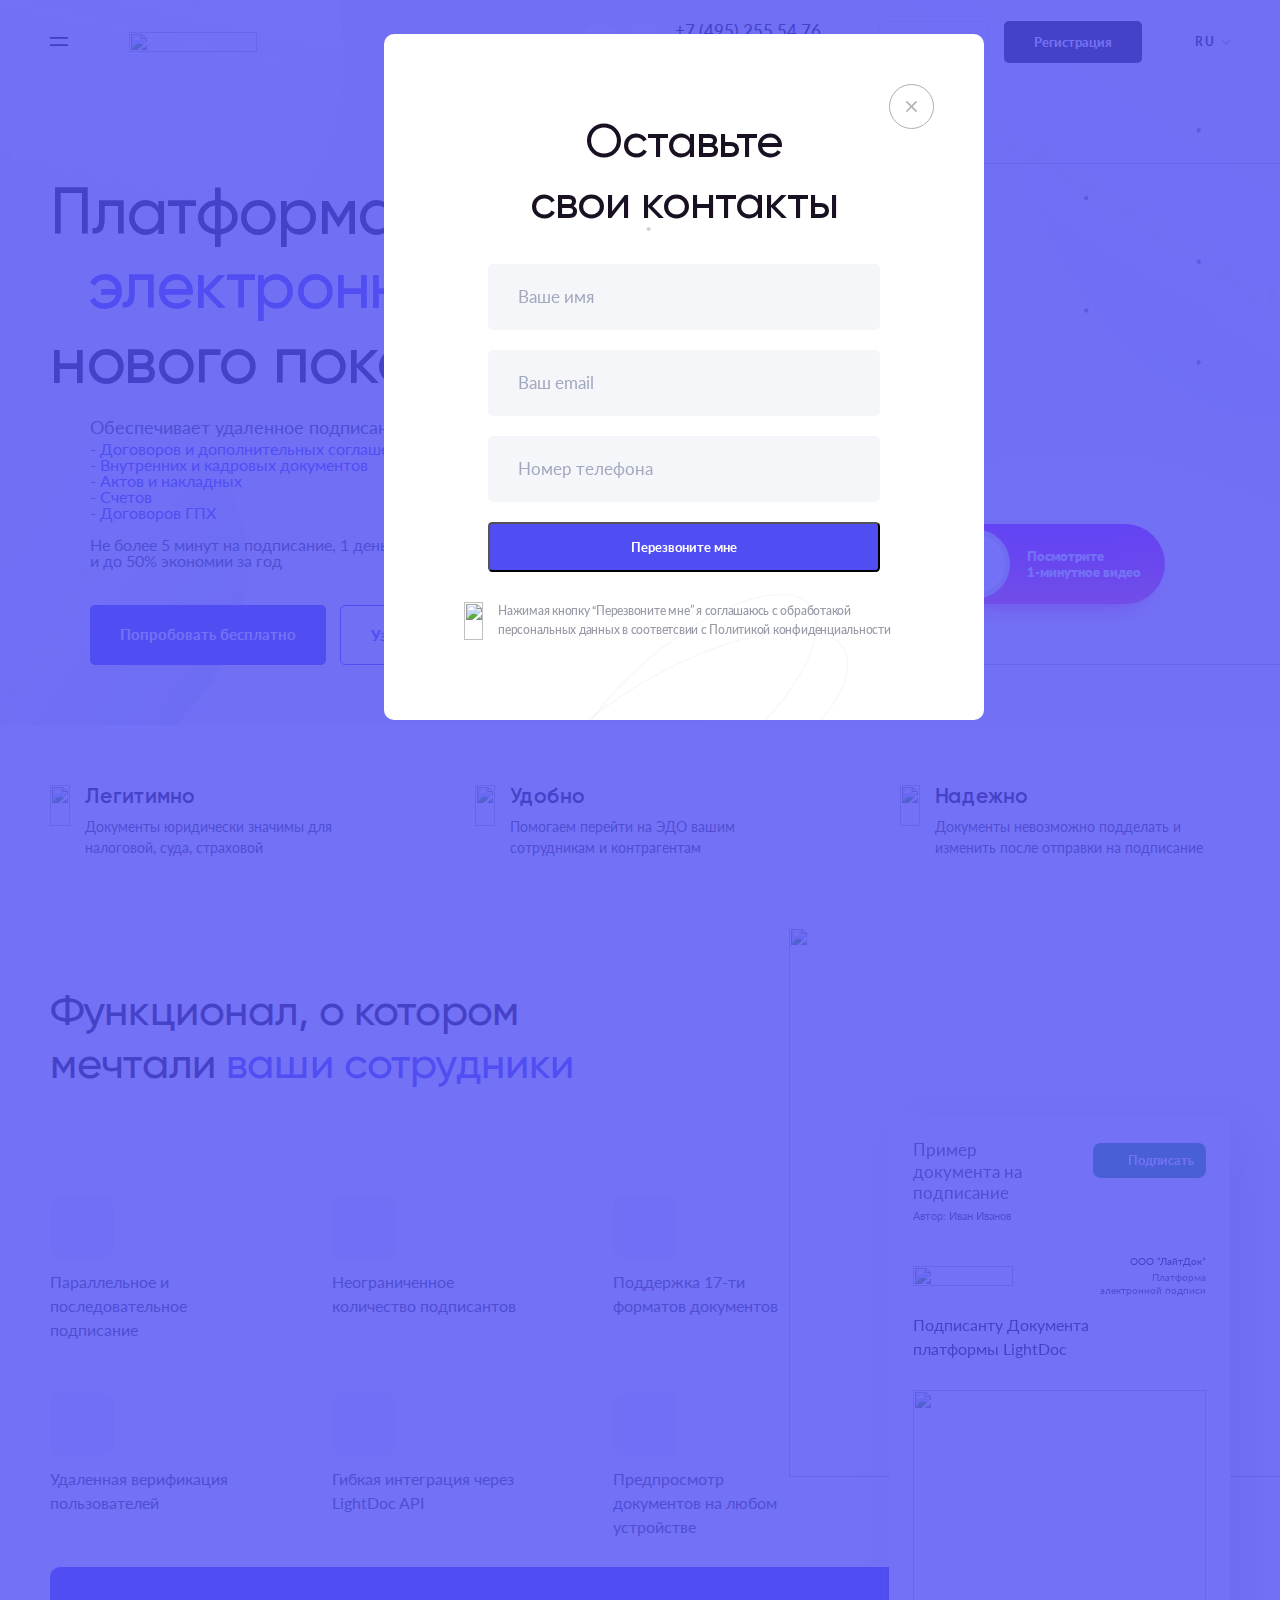
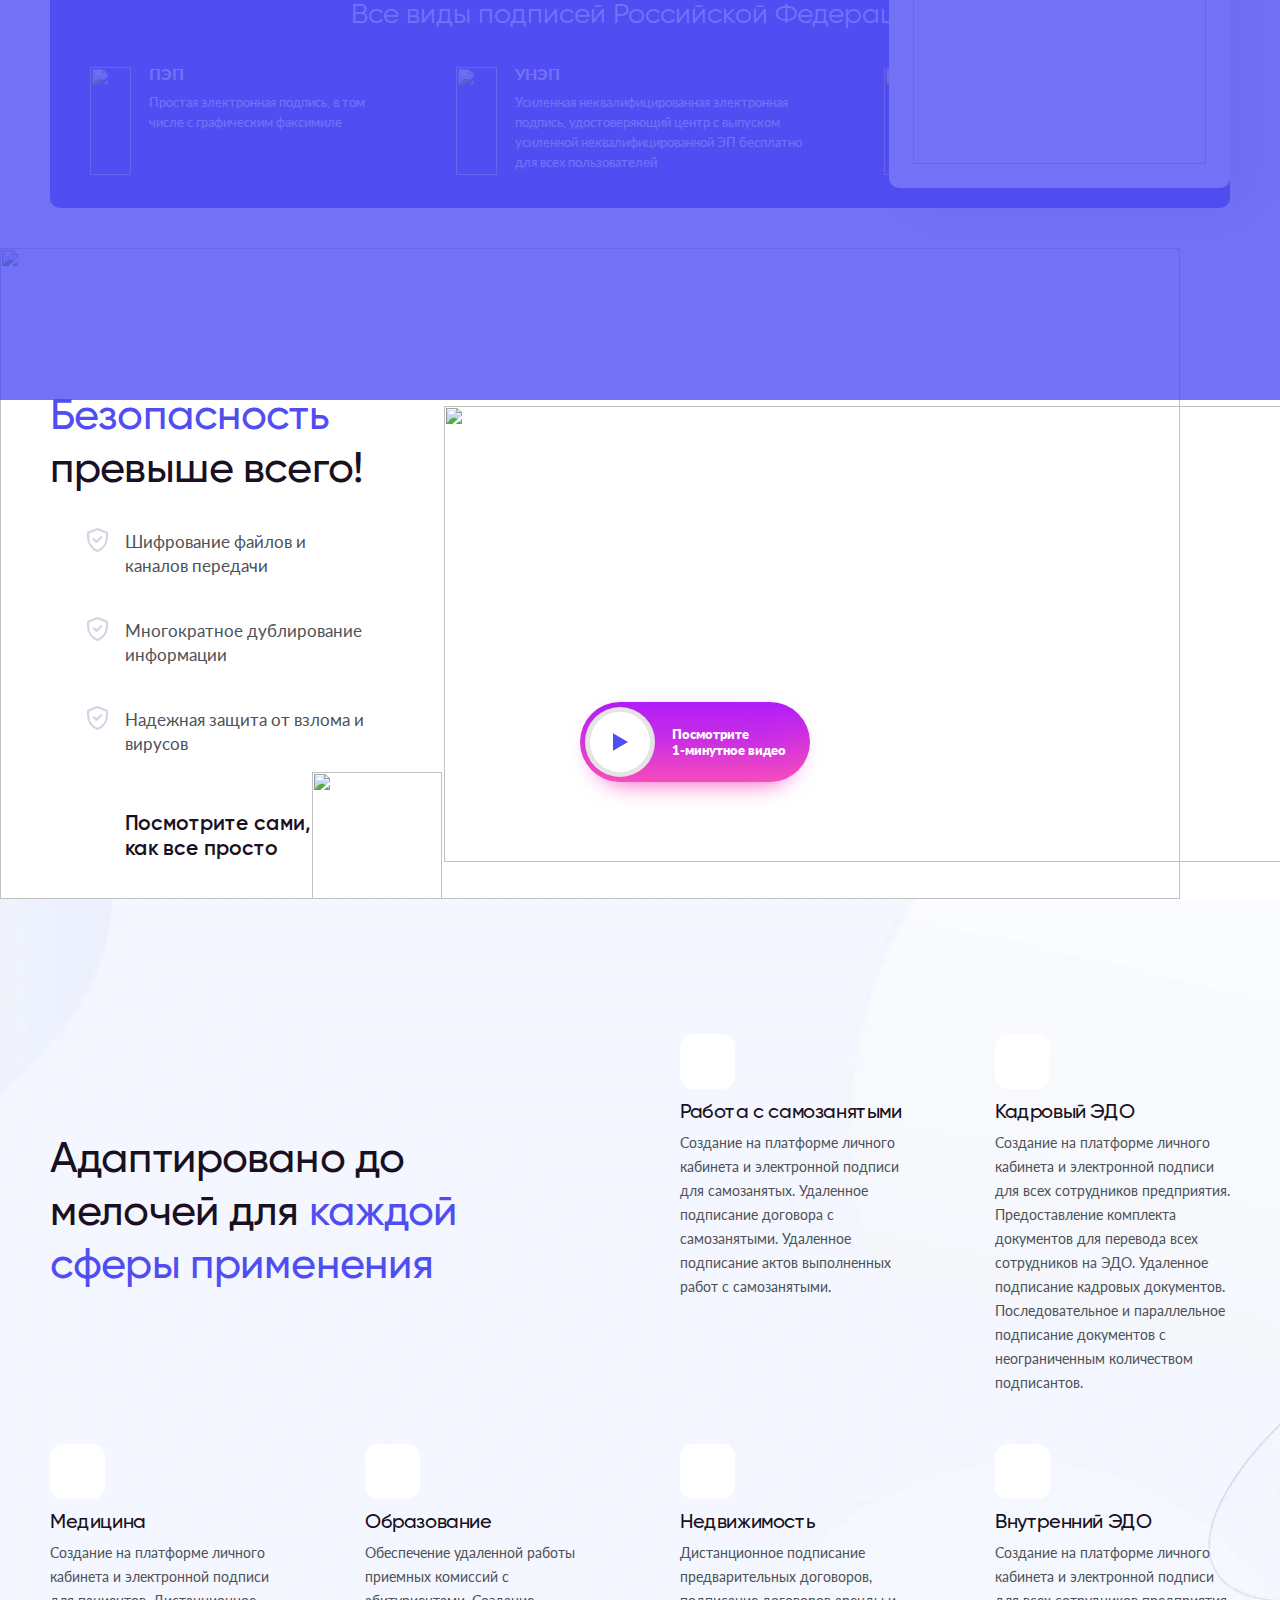
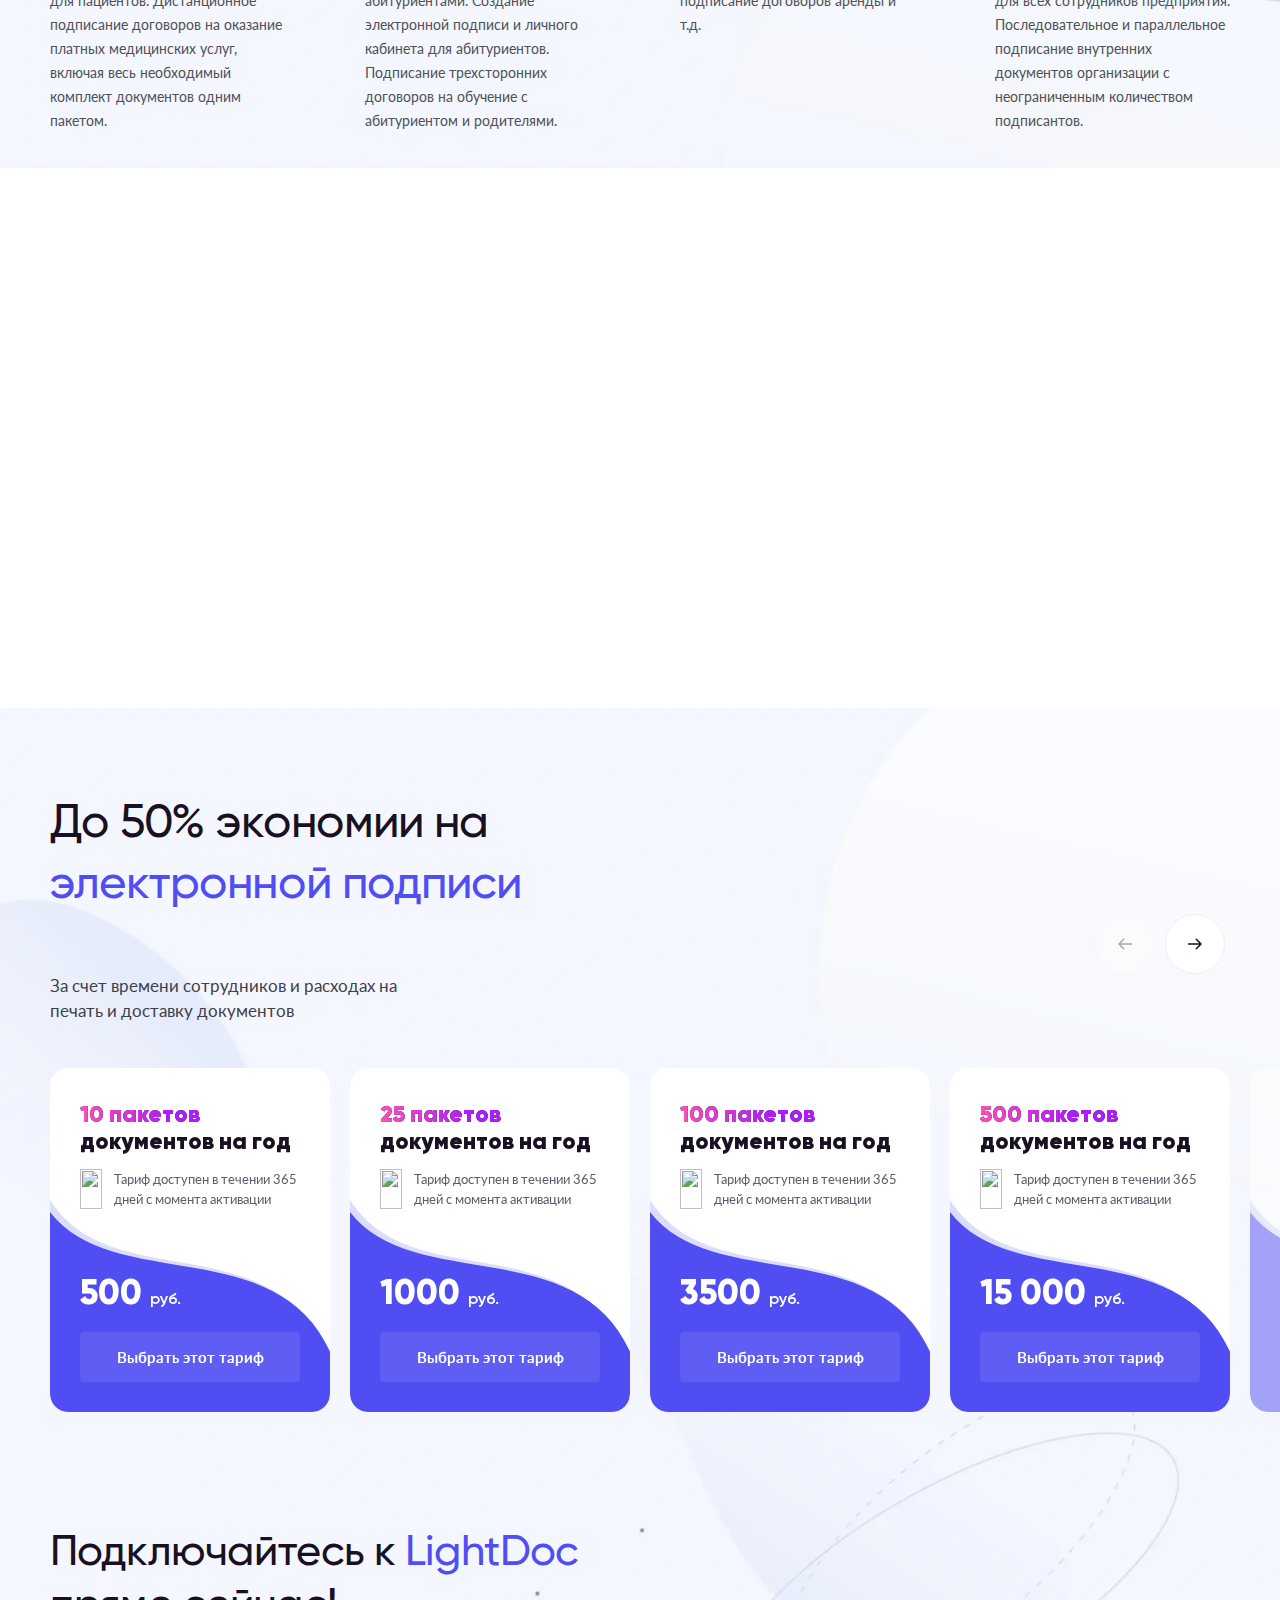
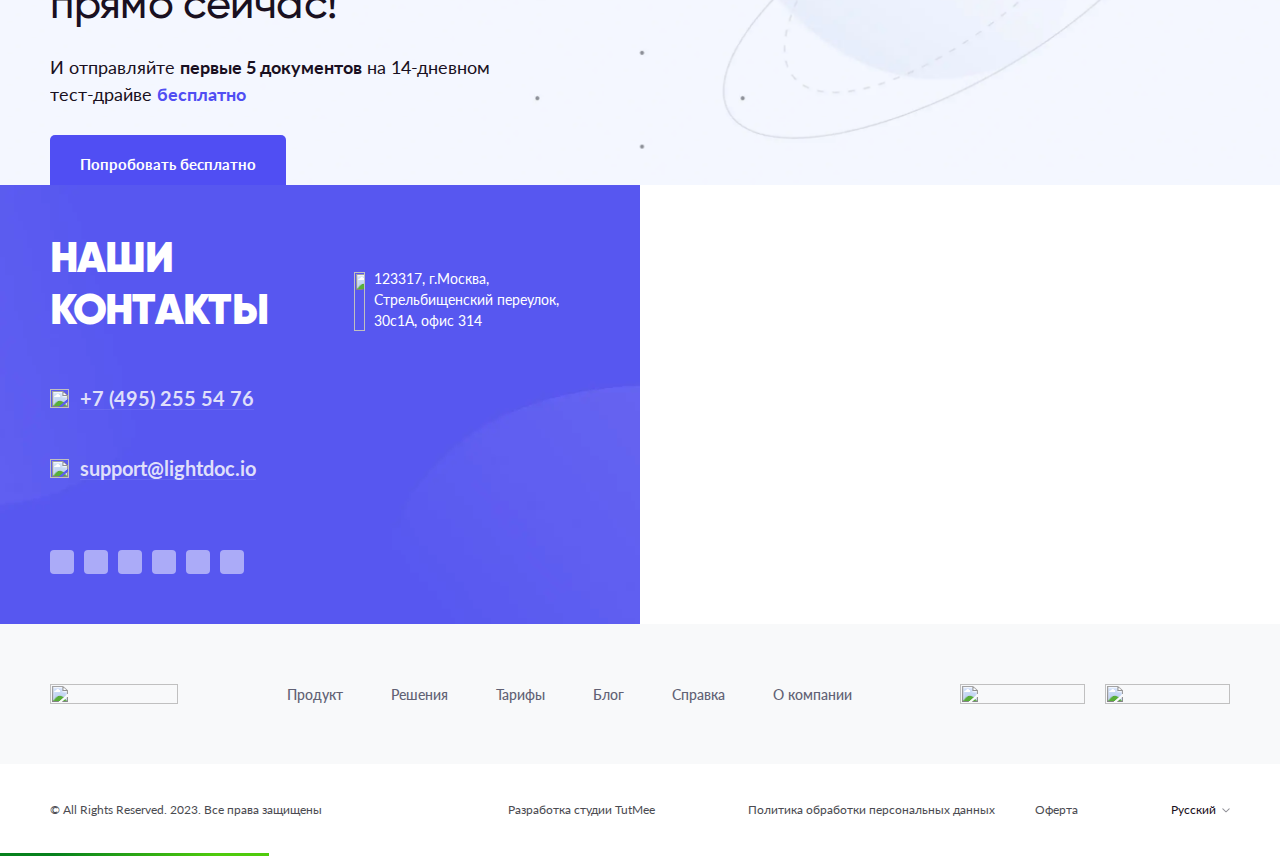
==== commit c5add9b6: "upd" ====
--- a/index.html
+++ b/index.html
@@ -1178,46 +1178,57 @@
         </footer>
     </div>
 
-    <div class="dialog-modal call-modal">
+    <div class="dialog-modal call-modal _active">
         <button class="dialog-modal__close call-modal__close _close-btn">
             <svg width="13" height="13" viewBox="0 0 13 13" fill="none" xmlns="http://www.w3.org/2000/svg">
                 <path d="M11 2L2 11M2 2L11 11" stroke="#afb0aa" stroke-width="1.6" stroke-linecap="square" stroke-linejoin="round"></path>
             </svg>
         </button>
         <div class="dialog-modal__inner">
-            <form action="/#wpcf7-f421-o1" method="post" class="wpcf7-form init" aria-label="Контактная форма" novalidate="novalidate" data-status="init">
-                <div class="display2">
-                Оставьте
-                <br> 
-                свои контакты
-            </div>
-            <fieldset class="fg"> 
-                <input size="40" class="wpcf7-form-control wpcf7-text" aria-invalid="false" value="" type="text" name="name-276">
-                <label>Ваше имя</label> 
-            </fieldset> 
-            <fieldset class="fg"> 
-                <input size="40" class="wpcf7-form-control wpcf7-text wpcf7-email wpcf7-validates-as-email" aria-invalid="false" value="" type="email" name="email-709">
-                <label>Ваш email</label> 
-            </fieldset> 
-            <fieldset class="fg"> 
-                <input size="40" class="wpcf7-form-control wpcf7-text wpcf7-tel wpcf7-validates-as-required wpcf7-validates-as-tel" aria-required="true" required aria-invalid="false" value="" type="tel" name="tel-588">
-                <label>Номер телефона</label> 
-            </fieldset> 
-                <input class="wpcf7-form-control has-spinner wpcf7-submit m-btn m-btn-primary" type="submit" value="Перезвоните мне">
-                <span class="wpcf7-spinner"></span>
-            </form>
-        </div>        
-        <div class="dialog-modal__hint">
-            <div class="dialog-modal__hint-icon">
-                <img src="https://lightdoc.io/wp-content/themes/lightdoc/img/shiels.svg" alt="">
-            </div>
-            <span class="text12">
-                Нажимая кнопку “Перезвоните мне” я соглашаюсь с обработакой персональных данных в
-                соответсвии с Политикой конфиденциальности
-            </span>
+
+            
+<div class="wpcf7 js" id="wpcf7-f421-o1" lang="ru-RU" dir="ltr">
+<div class="screen-reader-response"><p role="status" aria-live="polite" aria-atomic="true"></p> <ul></ul></div>
+<form action="/#wpcf7-f421-o1" method="post" class="wpcf7-form init" aria-label="Контактная форма" novalidate="novalidate" data-status="init">
+<div style="display: none;">
+<input type="hidden" name="_wpcf7" value="421">
+<input type="hidden" name="_wpcf7_version" value="5.7.6">
+<input type="hidden" name="_wpcf7_locale" value="ru_RU">
+<input type="hidden" name="_wpcf7_unit_tag" value="wpcf7-f421-o1">
+<input type="hidden" name="_wpcf7_container_post" value="0">
+<input type="hidden" name="_wpcf7_posted_data_hash" value="">
+</div>
+<div class="display2">Оставьте
+<br> 
+свои контакты
+</div>
+<div class="dialog-modal__form">
+<fieldset class="fg"> <input size="40" class="wpcf7-form-control wpcf7-text" aria-invalid="false" value="" type="text" name="name-276">
+<label>Ваше имя</label> 
+</fieldset> 
+<fieldset class="fg"> <input size="40" class="wpcf7-form-control wpcf7-text wpcf7-email wpcf7-validates-as-email" aria-invalid="false" value="" type="email" name="email-709">
+<label>Ваш email</label> 
+</fieldset> 
+<fieldset class="fg"> <input size="40" class="wpcf7-form-control wpcf7-text wpcf7-tel wpcf7-validates-as-required wpcf7-validates-as-tel" aria-required="true" aria-invalid="false" value="" type="tel" name="tel-588">
+<label>Номер телефона</label> 
+</fieldset> 
+<input class="wpcf7-form-control has-spinner wpcf7-submit m-btn m-btn-primary" type="submit" value="Перезвоните мне" onclick="showNotification(this)"><span class="wpcf7-spinner"></span>
+</div><div class="wpcf7-response-output" aria-hidden="true" ></div>
+</form>
+</div>
+
+            <div class="dialog-modal__hint">
+                <div class="dialog-modal__hint-icon">
+                    <img src="https://lightdoc.io/wp-content/themes/lightdoc/img/shiels.svg" alt="">
+                </div>
+                <span class="text12">
+                    Нажимая кнопку “Перезвоните мне” я соглашаюсь с обработакой персональных данных в
+                    соответсвии с Политикой конфиденциальности
+                </span>
+            </div>
         </div>
     </div>
-    <div class="dialog-modal notification call-modal">
+    <div class="dialog-modal notification">
         <div class="dialog-modal__inner">
             <svg width="91" height="91" viewBox="0 0 91 91" fill="none" xmlns="http://www.w3.org/2000/svg">
                 <path fill-rule="evenodd" clip-rule="evenodd" d="M37.1663 0.708252H37.0247C31.3122 0.708252 26.8288 0.708252 23.2288 0.999919C19.5622 1.30409 16.533 1.92075 13.7913 3.32075C9.28295 5.61778 5.61753 9.28319 3.32051 13.7916C1.92051 16.5333 1.30384 19.5624 1.00384 23.2291C0.708008 26.8291 0.708008 31.3124 0.708008 37.0249V53.9749C0.708008 59.6874 0.708008 64.1707 0.999675 67.7708C1.30384 71.4374 1.92051 74.4666 3.32051 77.2083C5.61753 81.7167 9.28295 85.3821 13.7913 87.6791C16.533 89.0791 19.5622 89.6958 23.2288 89.9958C26.8288 90.2916 31.3122 90.2916 37.0247 90.2916H62.4997C66.0538 90.2916 68.2163 90.2916 70.083 89.9999C75.0806 89.2086 79.6994 86.8554 83.2772 83.2775C86.8551 79.6996 89.2084 75.0809 89.9997 70.0833C90.2913 68.2166 90.2913 66.0541 90.2913 62.4999V57.9999C90.2913 57.1711 89.9621 56.3763 89.3761 55.7902C88.79 55.2042 87.9951 54.8749 87.1663 54.8749C86.3375 54.8749 85.5427 55.2042 84.9566 55.7902C84.3706 56.3763 84.0413 57.1711 84.0413 57.9999V62.1666C84.0413 66.1583 84.033 67.7916 83.8247 69.1041C83.2398 72.7979 81.5004 76.2117 78.8559 78.8562C76.2115 81.5007 72.7977 83.24 69.1039 83.8249C67.7872 84.0333 66.158 84.0416 62.1663 84.0416H37.1663C31.2788 84.0416 27.0538 84.0416 23.7372 83.7666C20.458 83.4999 18.3413 82.9833 16.6288 82.1124C13.2959 80.4155 10.5859 77.7069 8.88717 74.3749C8.01217 72.6583 7.49967 70.5416 7.23301 67.2624C6.96217 63.9458 6.95801 59.7208 6.95801 53.8333V37.1666C6.95801 31.2791 6.95801 27.0541 7.23301 23.7374C7.49967 20.4583 8.01634 18.3416 8.88717 16.6291C10.5852 13.2956 13.2953 10.5854 16.6288 8.88742C18.3413 8.01242 20.458 7.49992 23.7372 7.23325C27.0538 6.96242 31.2788 6.95825 37.1663 6.95825H57.9997C58.8285 6.95825 59.6233 6.62901 60.2094 6.04296C60.7954 5.45691 61.1247 4.66205 61.1247 3.83325C61.1247 3.00445 60.7954 2.20959 60.2094 1.62354C59.6233 1.03749 58.8285 0.708252 57.9997 0.708252H37.1663ZM85.208 22.7083C85.76 22.1159 86.0605 21.3323 86.0462 20.5227C86.032 19.7132 85.704 18.9407 85.1314 18.3682C84.5589 17.7956 83.7864 17.4676 82.9769 17.4534C82.1673 17.4391 81.3837 17.7396 80.7913 18.2916L45.358 53.7249L30.8913 41.0666C30.5847 40.7838 30.2246 40.5653 29.8322 40.4239C29.4397 40.2825 29.023 40.2211 28.6065 40.2434C28.19 40.2656 27.7821 40.3709 27.4069 40.5533C27.0318 40.7356 26.6969 40.9911 26.4221 41.3049C26.1473 41.6187 25.9381 41.9843 25.8068 42.3802C25.6755 42.7761 25.6247 43.1943 25.6576 43.6101C25.6905 44.0259 25.8062 44.4309 25.9981 44.8013C26.1899 45.1717 26.454 45.4999 26.7747 45.7666L43.4413 60.3499C44.0379 60.8718 44.8105 61.1475 45.6026 61.1212C46.3948 61.0949 47.1474 60.7686 47.708 60.2083L85.208 22.7083Z" fill="#504EF3"/>
@@ -1261,7 +1272,7 @@
 <script type="text/javascript" src="https://lightdoc.io/wp-content/plugins/contact-form-7/includes/js/index.js?ver=5.7.6" id="contact-form-7-js"></script>
 <script type="text/javascript" src="https://api-maps.yandex.ru/2.1/?lang=ru_RU&amp;apikey=9133eb49-3a97-4b2d-90be-6b80a97a5036&amp;ver=6.4.2" id="yamaps-js"></script>
 <script type="text/javascript" src="https://lightdoc.io/wp-content/themes/lightdoc/js/libs.min.js?ver=6.4.2" id="libsjs-js"></script>
-<script type="text/javascript" src="https://lightdoc.io/wp-content/themes/lightdoc/js/main.min.js?ver=6.4.2" id="mainjs-js"></script>
+<script type="text/javascript" src="js/main.min.js" id="mainjs-js"></script>
 <script type="text/javascript">
   jQuery(document).ready(function() {
     jQuery('footer .lang__dropdown a:nth-child(2)').text('English')
--- a/css/style.min.css
+++ b/css/style.min.css
@@ -865,6 +865,7 @@
     font-size: 12px;
     font-weight: 500;
     right: 10px;
+    top: 50%;
     position: absolute;
 }
 
@@ -1840,10 +1841,14 @@
     scrollbar-width: none;
     box-shadow: 0 0 0 100vw rgba(80, 78, 243, 0.8);
 }
+
+.dialog-modal.notification._active {
+    opacity: 1;
+    pointer-events: unset
+}
 .dialog-modal.notification {
     padding: 5em;
     top: 20%;
-    border-radius: 0;
 }
 .dialog-modal.notification .dialog-modal__inner {
     display: flex;
@@ -2051,6 +2056,7 @@
     .dialog-modal.notification {
         padding: 5em;
         top: 0;
+        border-radius: 0;
     }
     .dialog-modal .dialog-modal__inner {
         border-radius: 0;
@@ -2680,7 +2686,8 @@
     .tariffs .swiper-slide-next,
     .tariffs .swiper-slide-next+.swiper-slide,
     .tariffs .swiper-slide-next+.swiper-slide+.swiper-slide {
-        opacity: 1
+        opacity: 1;
+        max-height: 350px;
     }
 }
 
@@ -5438,7 +5445,6 @@
     padding: 72px 0;
 }
 .law-inner-left {
-    max-width: 380px;
     width: 100%;
 }
 .law-list {
@@ -5460,7 +5466,7 @@
     background-color: #504EF3;
     color: #FFFFFF;
 }
-.law-list__item.active:after {
+.law-list__item.active::after {
     content: "";
     border-top: 29px solid transparent;
     border-left: 10px solid #504EF3;
@@ -5489,13 +5495,44 @@
 
 /* .law-inner-right li { display: block } */
 
-.law-inner-right li:before { content: counters(item, ".") ". "; counter-increment: item;  }
-
-.law-orderlist > .law-orderlist li {
+.law-inner-right li::before { content: counters(item, ".") ". "; counter-increment: item;  }
+
+.law-inner-right ul li::before {
+    display: block;
+    font-size: 0;
+    width: 6px;
+    height: 6px;
+    border-radius: 10px;
+    margin-top: 8px;
+    margin-right: 10px;
+    background-color: #222;
+}
+.law-inner-right ul {
+    list-style: circle;
+}
+.law-inner-right ul li {
+    margin-bottom: 15px;
+    font-size: .9375em;
+    line-height: 173%;
+    display: flex;
+    
+}
+.law-inner-right img {
+    margin: 25px auto;
+    width: fit-content;
+    display: block;
+}
+.law-inner-right h1.display1, .law-inner-right h2.display2, .law-inner-right h3.display3 {
+    margin: 48px 0 25px;
+}
+.law-orderlist > ul.law-orderlist {
+    padding-left: 20px;
+}
+.law-orderlist > .law-orderlist .law-orderlist__item {
     margin-bottom: 25px;
 }
 
-.law-orderlist > .law-orderlist li:before {
+.law-orderlist > .law-orderlist .law-orderlist__item:before {
     color: rgba(0, 0, 0, .23);
     position: absolute;
     left: 0;
@@ -5522,6 +5559,15 @@
     }
     .law-inner {
         flex-direction: column;
+    }
+    .law-list__item.active::after {
+        display: none;
+    }
+    .law-list {
+        max-width: 100%;
+    }
+    .law-list__item { 
+        width: 100%;
     }
 }
 @media screen and (max-width:576px) {
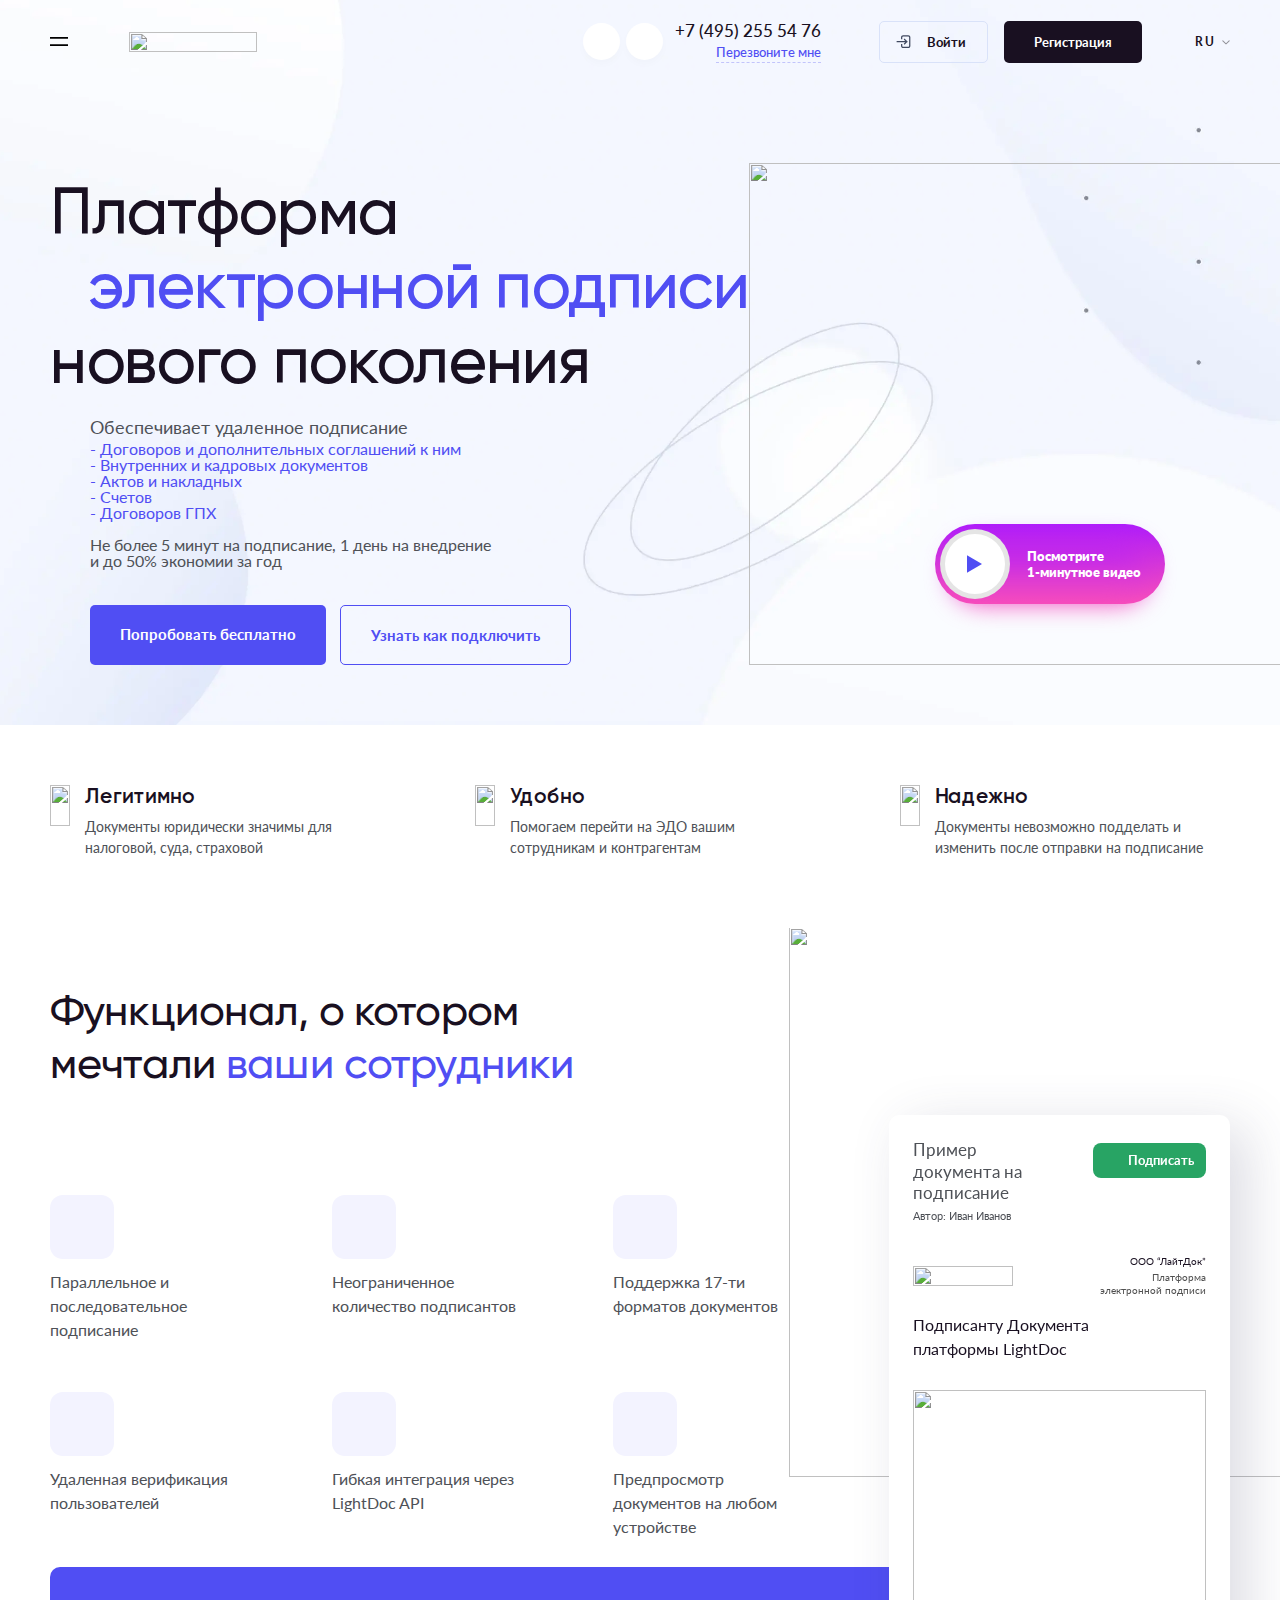
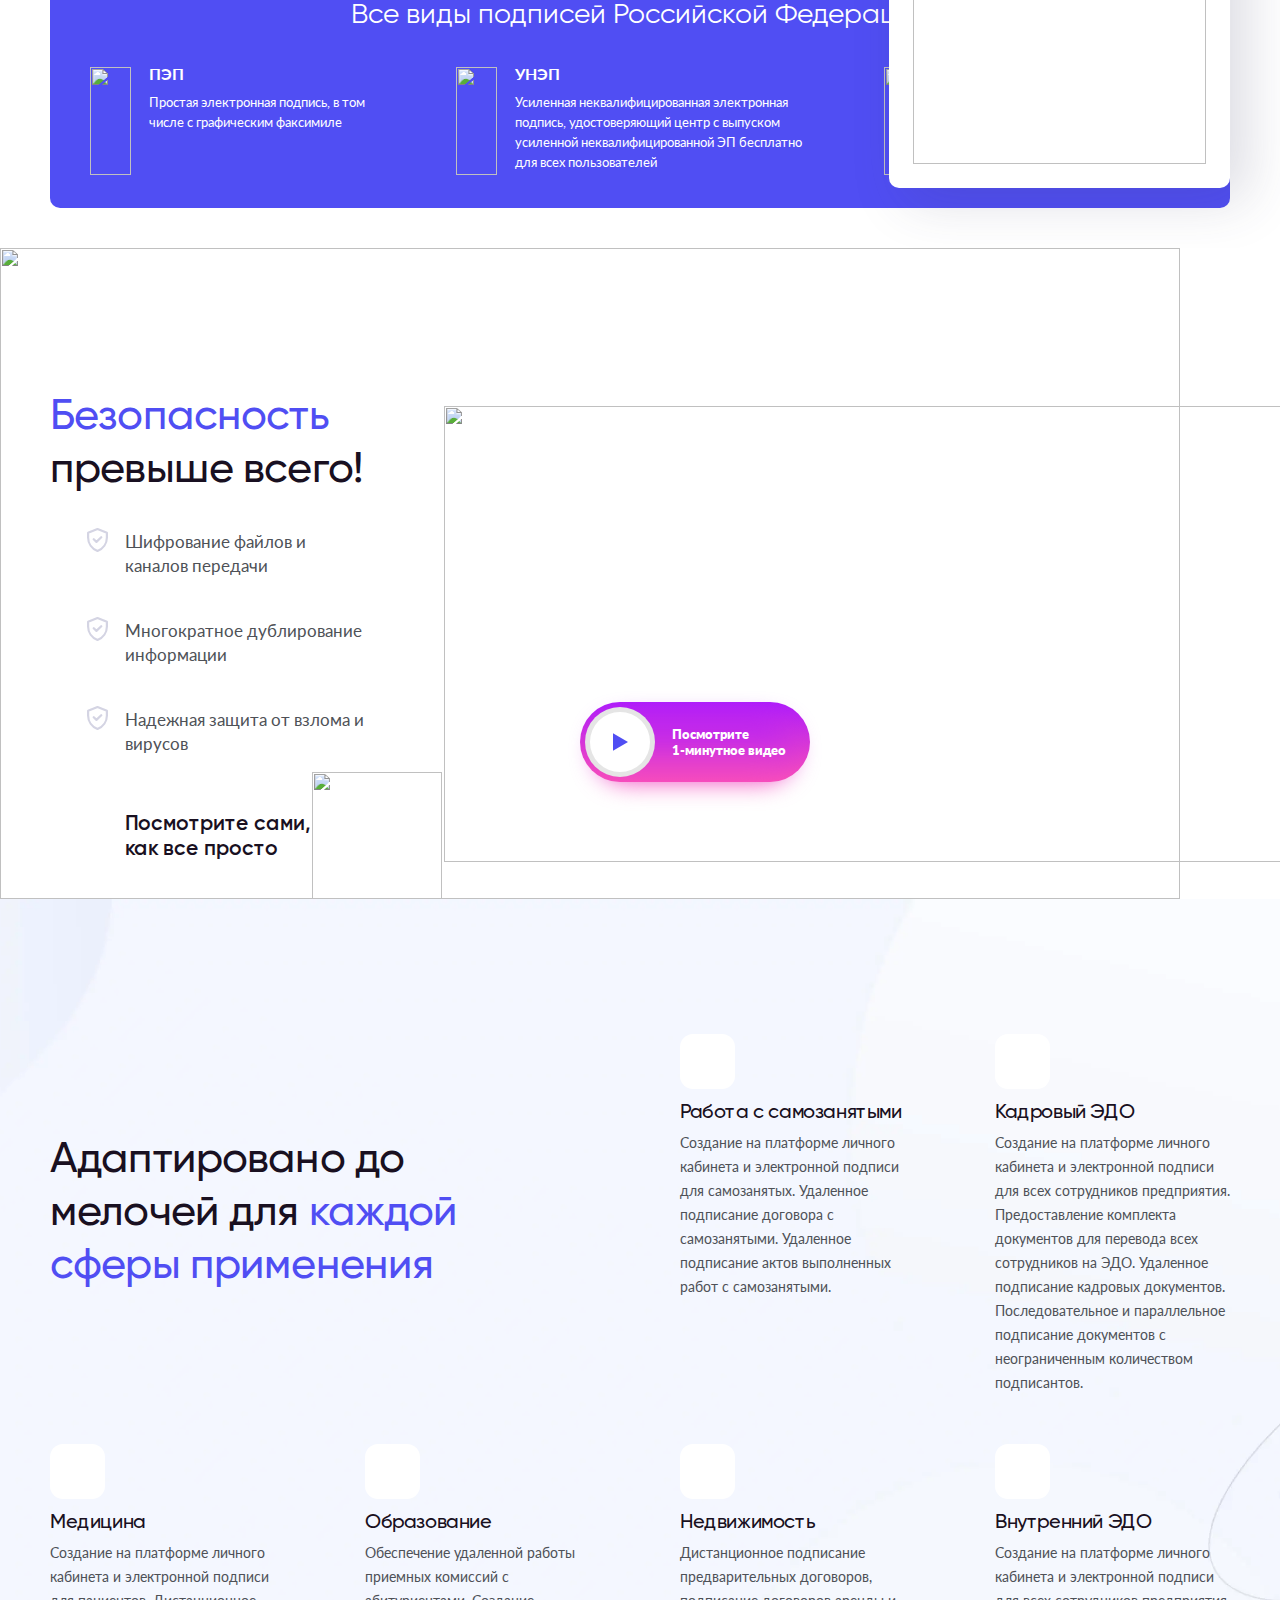
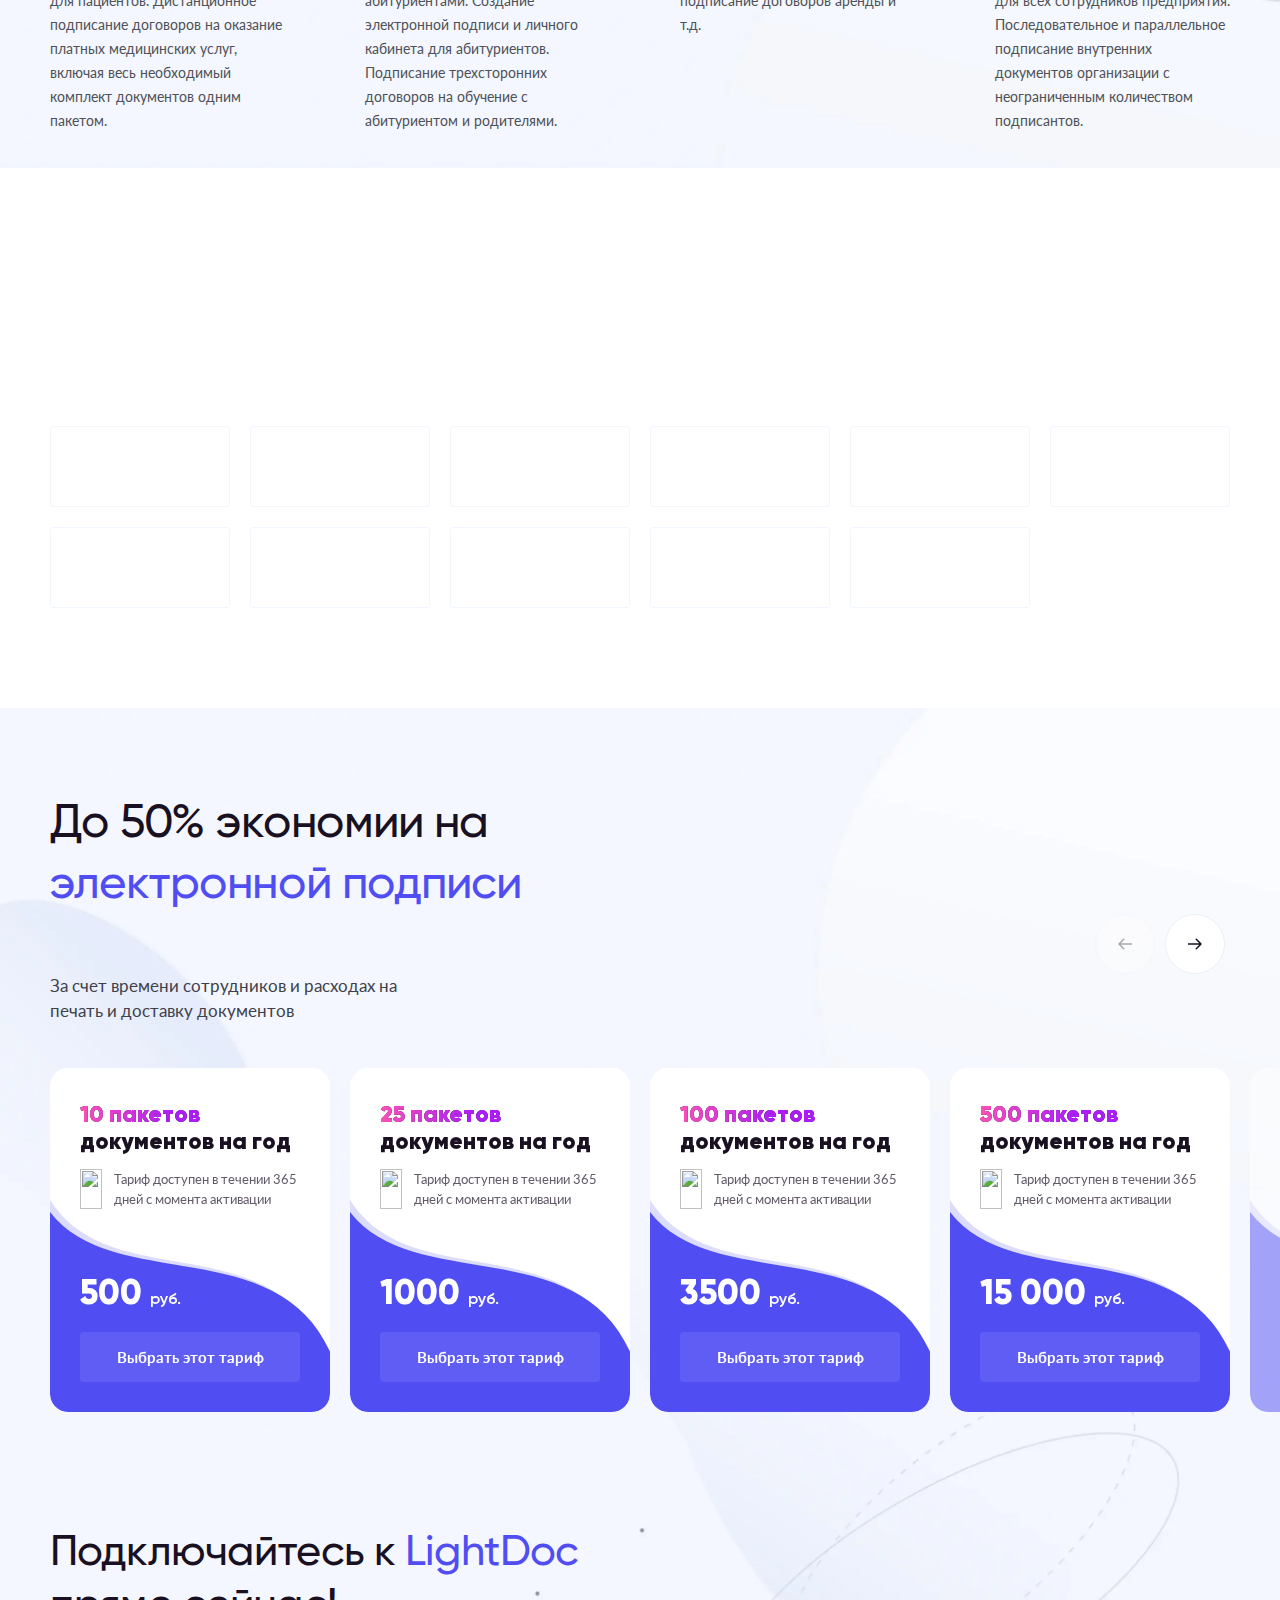
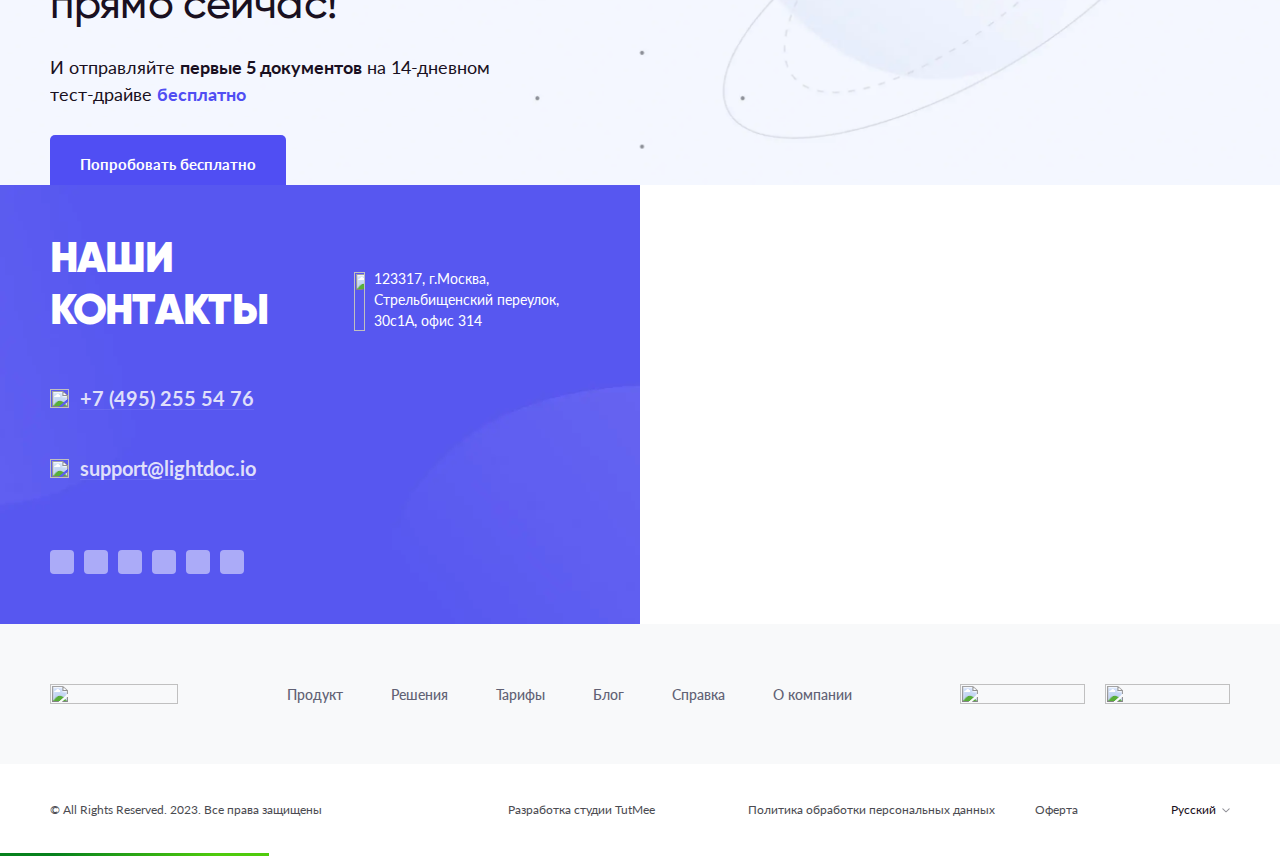
==== commit 8168ae76: "upd" ====
--- a/index.html
+++ b/index.html
@@ -1178,7 +1178,7 @@
         </footer>
     </div>
 
-    <div class="dialog-modal call-modal _active">
+    <div class="dialog-modal call-modal">
         <button class="dialog-modal__close call-modal__close _close-btn">
             <svg width="13" height="13" viewBox="0 0 13 13" fill="none" xmlns="http://www.w3.org/2000/svg">
                 <path d="M11 2L2 11M2 2L11 11" stroke="#afb0aa" stroke-width="1.6" stroke-linecap="square" stroke-linejoin="round"></path>
--- a/css/style.min.css
+++ b/css/style.min.css
@@ -1822,12 +1822,12 @@
     -webkit-transition: opacity .6s, -webkit-transform .4s;
     transition: opacity .6s, transform .4s, -webkit-transform .4s;
     -o-transition: opacity .6s, transform .4s;
-    -webkit-transform: translateY(-200%);
-    -ms-transform: translateY(-200%);
-    transform: translateY(-200%);
     position: fixed;
     top: 34px;
-    left: 30%;
+    left: 50%;
+    -webkit-transform: translateX(-50%);
+    -ms-transform: translateX(-50%);
+    transform: translateX(-50%);
     width: fit-content;
     max-height: 90vh;
     border-radius: 10px;
@@ -1868,9 +1868,6 @@
 .dialog-modal {
     z-index: 101;
     padding: 5em;
-    -webkit-transform: unset;
-    -ms-transform: unset;
-    transform: unset
 }
 
 .dialog-modal__close {
@@ -2600,6 +2597,10 @@
     -ms-flex-pack: center;
     justify-content: center;
     padding: 1em
+}
+
+.company-card {
+    opacity: 1 !important;
 }
 
 .company-card:hover {
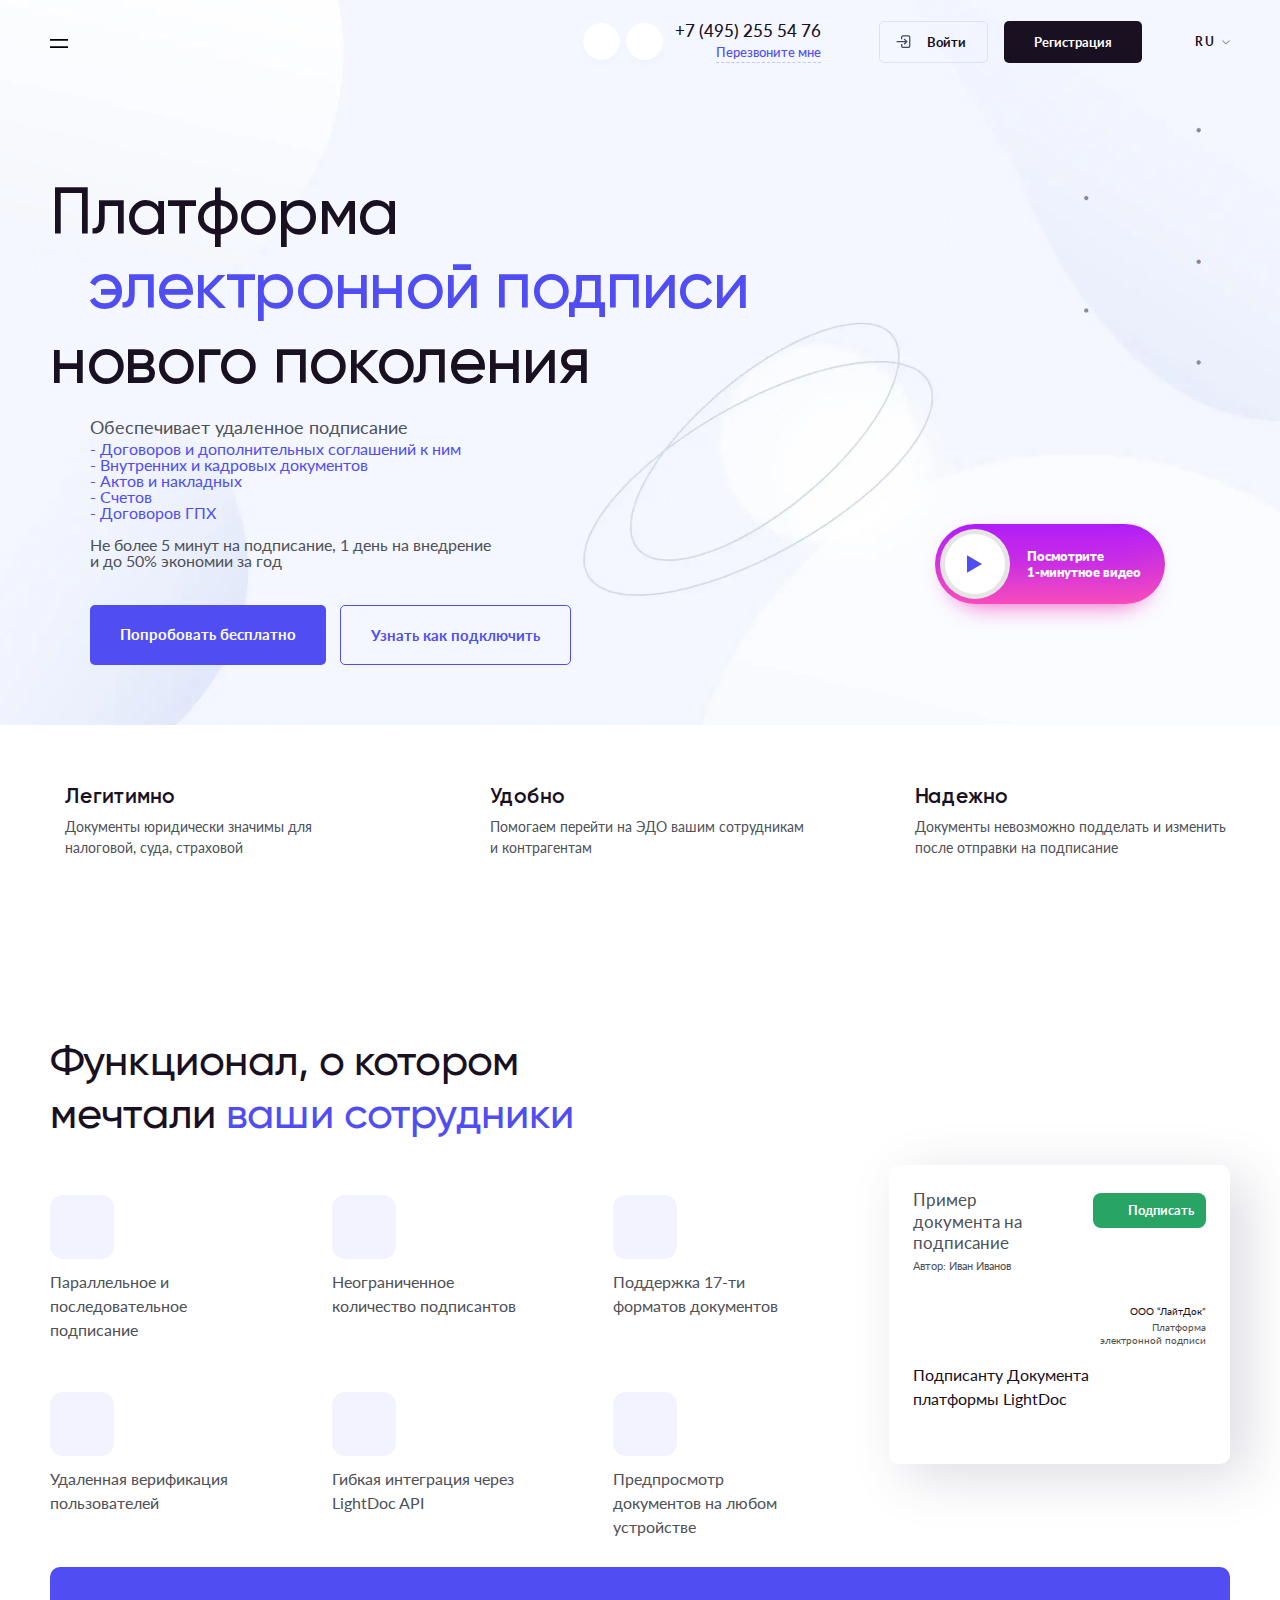
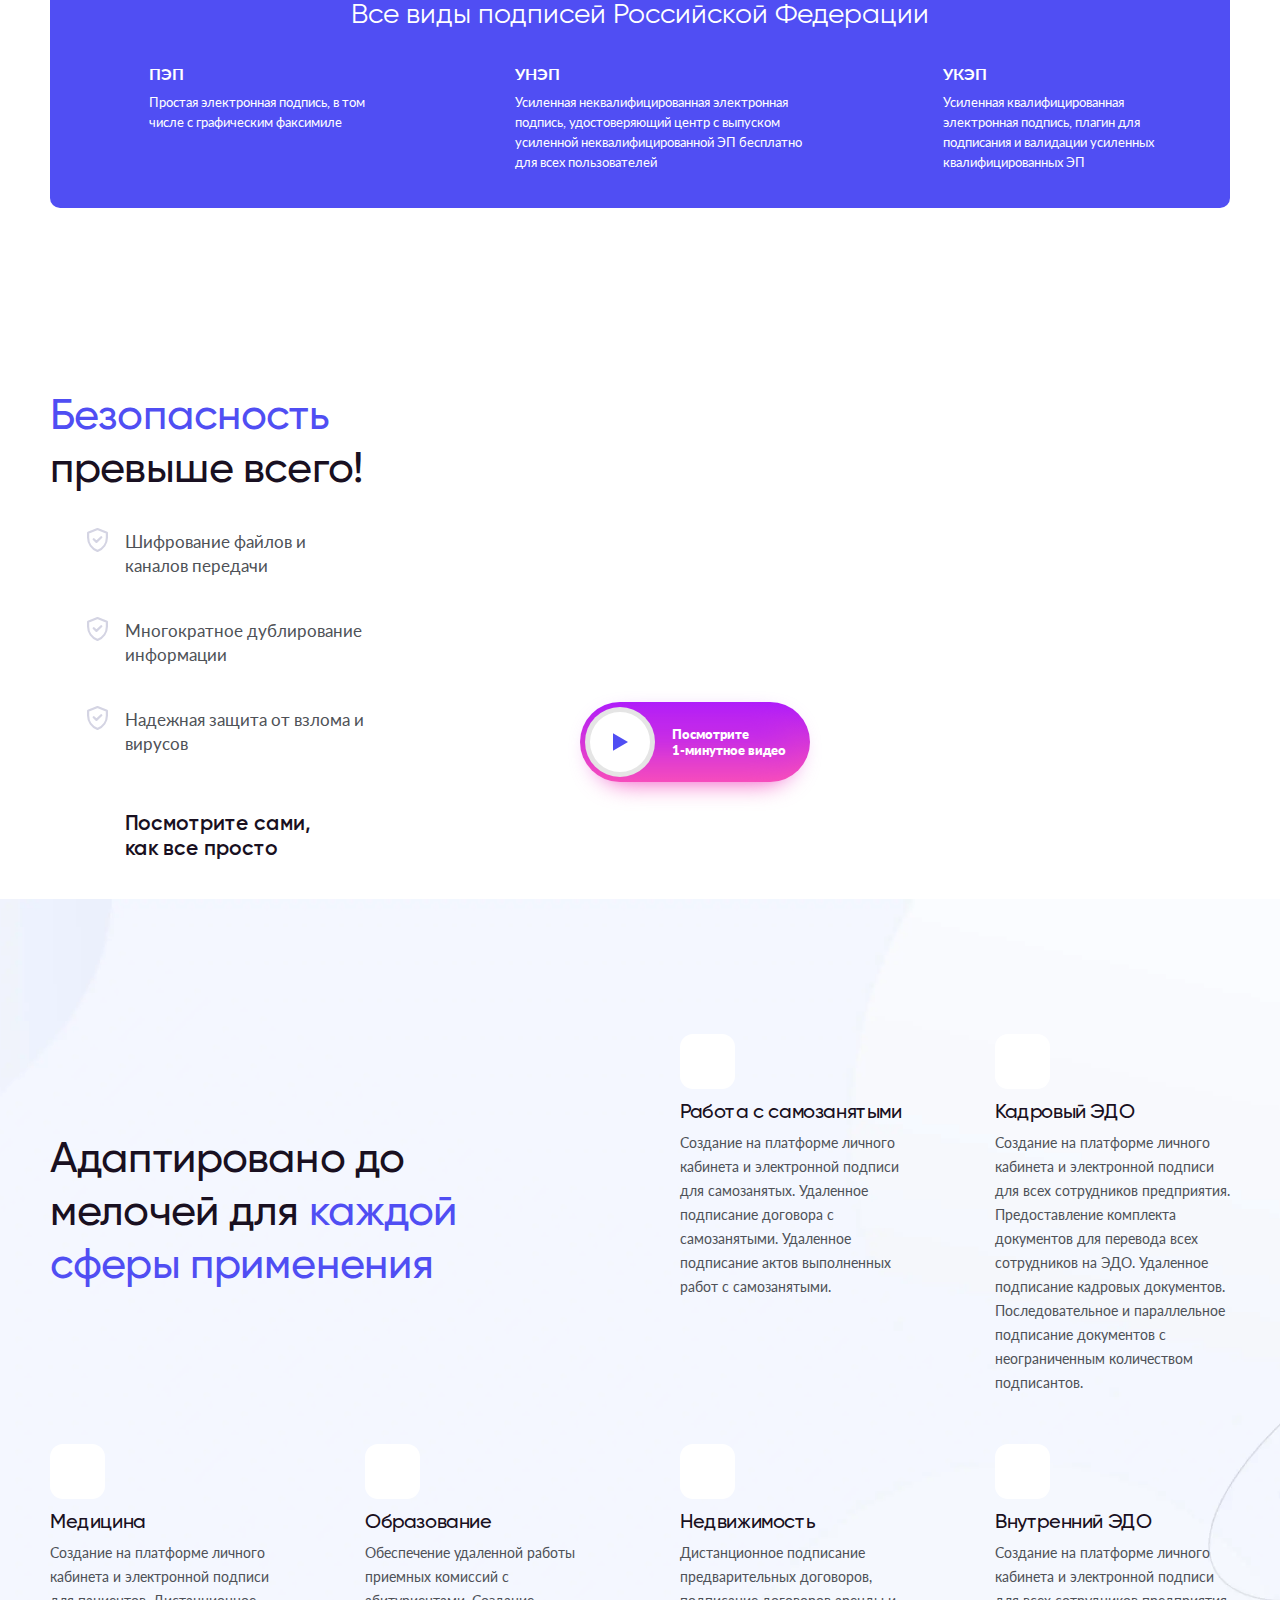
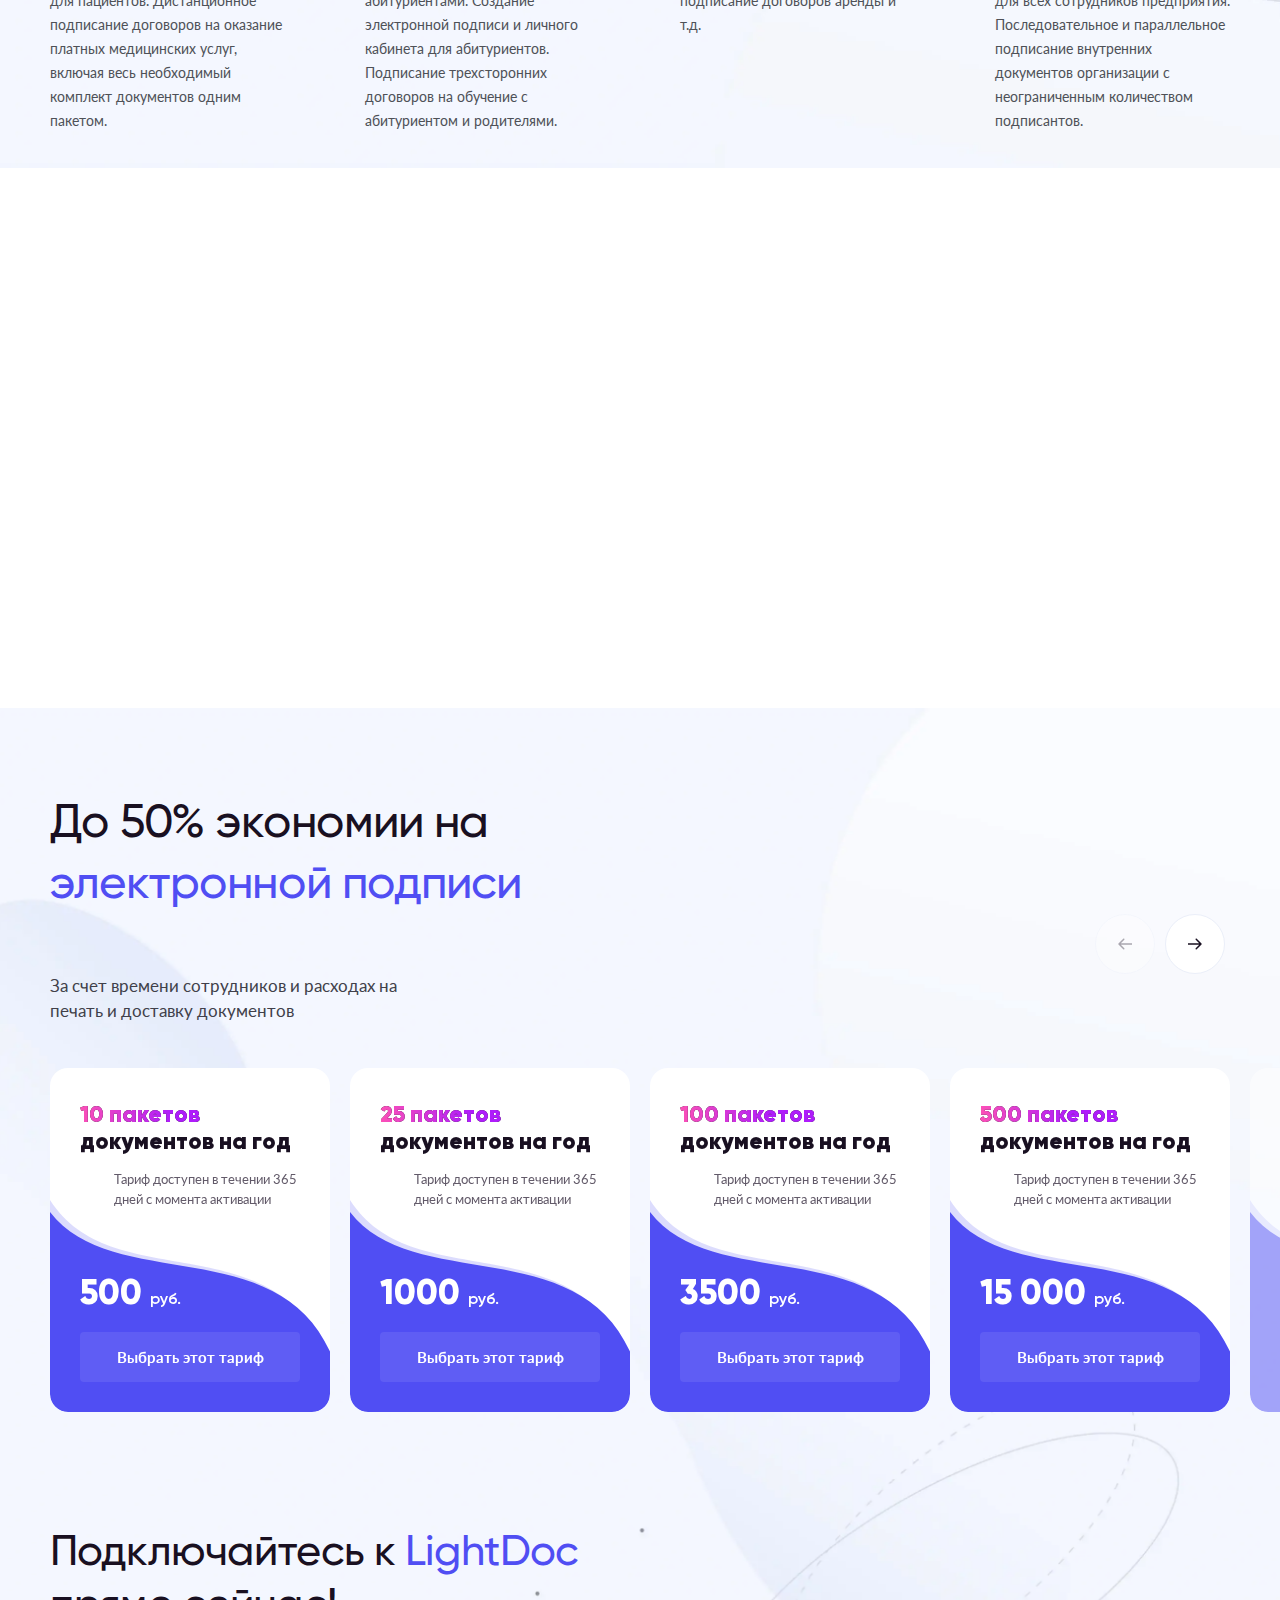
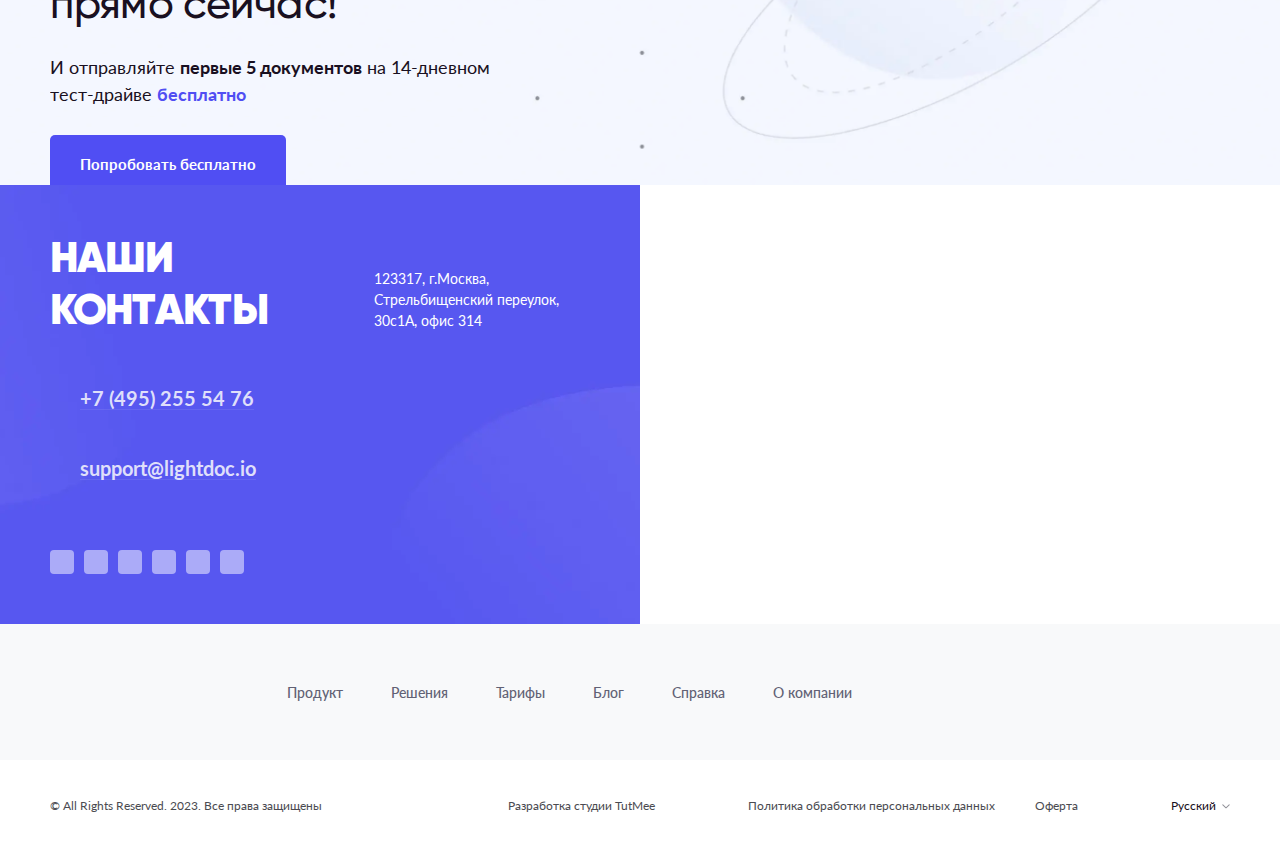
==== commit 21827107: "upd" ====
--- a/index.html
+++ b/index.html
@@ -1,3 +1,4 @@
+<!DOCTYPE html>
 <html lang="ru" style="scroll-behavior: smooth;">
 <head>
     <meta charset="UTF-8">
@@ -6,134 +7,12 @@
     <meta name="keywords" content="">
     <link rel="stylesheet" href="css/libs.min.css">
     <link rel="stylesheet" href="css/style.min.css">
-    <script src="https://api-maps.yandex.ru/2.1/?lang=ru_RU&amp;apikey=9133eb49-3a97-4b2d-90be-6b80a97a5036" type="text/javascript"></script>
     <link rel="icon" href="img/favicon.svg">
     <title>Главная</title>
-<style type="text/css" data-ymaps="css-modules">.ymaps-2-1-79-copyright{position:relative;z-index:1;display:block;height:20px;top:-25px;float:right;margin-right:3px;margin-left:10px}.ymaps-2-1-79-copyright_float_left{float:left}.ymaps-2-1-79-copyright_fog_yes{float:none}.ymaps-2-1-79-copyright__wrap{display:block;overflow:hidden}.ymaps-2-1-79-copyright__layout{position:relative;z-index:1;top:1px;display:table;float:right}.ymaps-2-1-79-copyright__content-cell,.ymaps-2-1-79-copyright__logo-cell{display:table-cell;vertical-align:top}.ymaps-2-1-79-copyright__logo-cell{padding-left:4px}.ymaps-2-1-79-copyright__content-cell{height:20px}.ymaps-2-1-79-copyright__content{display:inline-block;float:right;padding:0 4px 1px;white-space:nowrap;border-radius:3px;background-color:rgba(255,255,255,.75);font:11px/14px Verdana,Arial,sans-serif}.ymaps-2-1-79-copyright_fog_yes .ymaps-2-1-79-copyright__content{background-color:transparent}.ymaps-2-1-79-copyright_fog_yes .ymaps-2-1-79-copyright__wrap{margin-left:17px}.ymaps-2-1-79-copyright_fog_yes:after{position:absolute;z-index:-1;top:1px;right:50px;left:17px;height:15px;content:'';border-radius:0 3px 3px 0;background-color:rgba(255,255,255,.75)}.ymaps-2-1-79-copyright_logo_no.ymaps-2-1-79-copyright_fog_yes:after{right:0}.ymaps-2-1-79-copyright_logo_no .ymaps-2-1-79-copyright__logo-cell,.ymaps-2-1-79-copyright_providers_no .ymaps-2-1-79-copyright__text,.ymaps-2-1-79-copyright_ua_no .ymaps-2-1-79-copyright__agreement,.ymaps-2-1-79-copyright_ua_no.ymaps-2-1-79-copyright_providers_no .ymaps-2-1-79-copyright__content-cell{display:none}.ymaps-2-1-79-copyright__fog{position:absolute;z-index:2;top:1px;left:0;display:none;width:12px;height:15px;padding-left:5px;border-radius:3px 0 0 3px;background:rgba(255,255,255,.75);font:11px/14px Verdana,Arial,sans-serif}.ymaps-2-1-79-copyright_fog_yes .ymaps-2-1-79-copyright__fog{display:block}.ymaps-2-1-79-copyright__extend{margin-left:.4em}.ymaps-2-1-79-copyright__link{text-decoration:underline!important;color:#000!important}.ymaps-2-1-79-copyright__link:hover{color:#c00!important}
-/**/
-.ymaps-2-1-79-copyright__logo{display:block;width:46px;height:20px;position:relative;top:-2px;opacity:.7;background-position:0 100%;background-repeat:no-repeat;background-image:url([data-uri])}.ymaps-2-1-79-copyright_color_white .ymaps-2-1-79-copyright__logo{opacity:.95;background-image:url([data-uri])}.ymaps-2-1-79-copyright .ymaps-2-1-79-copyright__logo:hover{opacity:1}.ymaps-2-1-79-copyright__logo_lang_en{background-image:url([data-uri])}.ymaps-2-1-79-copyright_color_white .ymaps-2-1-79-copyright__logo_lang_en{background-image:url([data-uri])}
-/**/
-.ymaps-2-1-79-gototaxi,.ymaps-2-1-79-gotoymaps{display:inline-block;margin-left:8px;user-select:none;-ms-user-select:none;-moz-user-select:none;-webkit-user-select:none}.ymaps-2-1-79-gototaxi__container,.ymaps-2-1-79-gotoymaps__container{display:-webkit-box;-webkit-box-align:center;display:-webkit-flex;display:flex;border-radius:3px;background-color:#fff;cursor:pointer;overflow:hidden;white-space:nowrap;height:24px;box-shadow:0 1px 2px 1px rgba(0,0,0,.15),0 2px 5px -3px rgba(0,0,0,.15)}.ymaps-2-1-79-gotoymaps__pin{width:14px}.ymaps-2-1-79-gototaxi__pin,.ymaps-2-1-79-gotoymaps__pin{background:url([data-uri]) no-repeat;height:18px;margin:auto 6px}.ymaps-2-1-79-gototaxi__text-container,.ymaps-2-1-79-gotoymaps__text-container{margin-right:6px;font-family:Arial;font-size:12px;font-weight:400;font-style:normal;font-stretch:normal;line-height:normal;letter-spacing:normal;text-align:left;display:-webkit-box;display:-webkit-flex;display:flex}.ymaps-2-1-79-gototaxi__text,.ymaps-2-1-79-gotoymaps__text{margin:auto;height:24px;line-height:24px;white-space:nowrap;overflow:hidden}.ymaps-2-1-79-gototaxi__pin{background:url([data-uri]) no-repeat;width:18px}.ymaps-2-1-79-gototech{display:inline-block;margin:5px 8px 0;vertical-align:top;padding:0 4px 1px;white-space:nowrap;border-radius:3px;background-color:rgba(255,255,255,.7);font:12px/14px Verdana,Arial,sans-serif;text-decoration:underline!important;color:#000!important}.ymaps-2-1-79-gototech:hover{color:#c00!important}
-/**/
-.ymaps-2-1-79-map-copyrights-promo{position:absolute;bottom:0;left:0;height:32px}@media print{.ymaps-2-1-79-map-copyrights-promo{visibility:hidden}}
-/**/
-.ymaps-2-1-79-panorama-screen{display:block;position:relative;overflow:hidden;background:#687d86;background:url([data-uri]) center/cover no-repeat}.ymaps-2-1-79-panorama-screen__canvas{display:block;width:100%;height:100%}.ymaps-2-1-79-panorama-screen iframe{max-width:unset;max-height:unset;min-width:unset;min-height:unset}
-/**/
-.ymaps-2-1-79-panorama-control__inception{position:absolute;text-align:left;top:0;left:0}.ymaps-2-1-79-panorama-control__zoom{position:absolute;bottom:16px;left:16px;z-index:10}.ymaps-2-1-79-panorama-control__zoom-in,.ymaps-2-1-79-panorama-control__zoom-out{display:block;margin:8px 0}.ymaps-2-1-79-panorama-control__top-right{position:absolute;top:16px;right:16px;z-index:10}.ymaps-2-1-79-panorama-control__name{display:inline-block}.ymaps-2-1-79-panorama-control__close,.ymaps-2-1-79-panorama-control__fullscreen{display:inline-block;margin:0 4px}.ymaps-2-1-79-panorama-control__name{font-family:Arial,Helvetica,sans-serif;font-size:18px;color:rgba(255,255,255,.85);text-shadow:0 2px 2px rgba(0,0,0,.8);line-height:38px;max-width:370px;white-space:nowrap;text-decoration:none;text-overflow:ellipsis;overflow:hidden;margin:0 12px;vertical-align:middle}.ymaps-2-1-79-panorama-control__copyright{position:absolute;bottom:10px;right:0}.ymaps-2-1-79-panorama-control__copyright-link{border-radius:3px;background:rgba(255,255,255,.75);padding:0 4px 1px;margin:0 2px;line-height:14px!important;font:11px Verdana,Arial,sans-serif!important;text-decoration:underline!important;color:#000!important}.ymaps-2-1-79-panorama-control__copyright-link:hover{color:#c00!important}.ymaps-2-1-79-panorama-control__copyright-logo{display:inline-block;vertical-align:middle;margin:0 2px;width:46px;height:20px;background-size:contain;-webkit-transform:translate3d(0,0,0);transform:translate3d(0,0,0)}.ymaps-2-1-79-panorama-control__close.ymaps-2-1-79-_hidden,.ymaps-2-1-79-panorama-control__copyright-link.ymaps-2-1-79-_hidden,.ymaps-2-1-79-panorama-control__copyright-logo.ymaps-2-1-79-_hidden,.ymaps-2-1-79-panorama-control__fullscreen.ymaps-2-1-79-_hidden,.ymaps-2-1-79-panorama-control__inception.ymaps-2-1-79-_hidden,.ymaps-2-1-79-panorama-control__logo.ymaps-2-1-79-_hidden,.ymaps-2-1-79-panorama-control__name.ymaps-2-1-79-_hidden,.ymaps-2-1-79-panorama-control__zoom.ymaps-2-1-79-_hidden{display:none!important}@media print{.ymaps-2-1-79-panorama-control__name{color:rgba(255,255,255,.85)!important;text-shadow:0 2px 2px rgba(0,0,0,.8)!important;right:20px!important}.ymaps-2-1-79-panorama-control__close,.ymaps-2-1-79-panorama-control__fullscreen,.ymaps-2-1-79-panorama-control__inception,.ymaps-2-1-79-panorama-control__name,.ymaps-2-1-79-panorama-control__zoom{display:none!important}}
-/**/
-.ymaps-2-1-79-panorama-fault{display:block;position:relative;width:100%;height:100%;z-index:5}.ymaps-2-1-79-panorama-fault__msg{width:500px;position:absolute;top:50%;left:50%;-webkit-transform:translate(-50%,-50%);transform:translate(-50%,-50%)}.ymaps-2-1-79-panorama-fault__icon{float:left;width:110px;height:110px;background:url([data-uri]) center/contain no-repeat;margin-right:30px}.ymaps-2-1-79-panorama-fault__text{font:26px Arial;line-height:36px;color:#fff;padding:6px}
-/**/
-.ymaps-2-1-79-panorama-unsupported{display:table;position:relative;width:100%;height:100%;z-index:5;text-align:center}.ymaps-2-1-79-panorama-unsupported__msg{display:table-cell;height:100%;vertical-align:middle;min-width:200px}.ymaps-2-1-79-panorama-unsupported__text,.ymaps-2-1-79-panorama-unsupported__title{display:block;text-align:center;color:#fff;font-family:Arial}.ymaps-2-1-79-panorama-unsupported__title{font-size:22px;line-height:24px;margin-bottom:48px}.ymaps-2-1-79-panorama-unsupported__title.ymaps-2-1-79-_hidden{display:none}.ymaps-2-1-79-panorama-unsupported__text{font-size:16px;line-height:22px}
-/**/
-.ymaps-2-1-79-float-button{background-color:#fff;border-color:transparent;box-shadow:0 1px 2px 1px rgba(0,0,0,.15),0 2px 5px -3px rgba(0,0,0,.15);box-sizing:border-box!important;border-width:1px;border-style:solid;border-radius:3px;background-clip:border-box;color:#000;vertical-align:middle;text-decoration:none;font-family:Arial,Helvetica,sans-serif;cursor:pointer;-webkit-transition:background-color .15s ease-out,border-color .15s ease-out,opacity .15s ease-out;transition:background-color .15s ease-out,border-color .15s ease-out,opacity .15s ease-out;display:inline-block;text-align:left;height:28px}a.ymaps-2-1-79-float-button,a.ymaps-2-1-79-float-button:active,a.ymaps-2-1-79-float-button:hover,a.ymaps-2-1-79-float-button:link,a.ymaps-2-1-79-float-button:visited{color:#000!important;text-decoration:none!important}.ymaps-2-1-79-float-button-text{position:relative;border:none;text-decoration:none;white-space:nowrap;font-size:13px;line-height:26px;padding:0 12px}.ymaps-2-1-79-float-button.ymaps-2-1-79-_pressed,.ymaps-2-1-79-float-button:active{background-color:#f3f1ed}.ymaps-2-1-79-float-button.ymaps-2-1-79-_disabled{cursor:default;background-color:#ebebeb}.ymaps-2-1-79-float-button.ymaps-2-1-79-_disabled .ymaps-2-1-79-float-button-text{opacity:.5}.ymaps-2-1-79-float-button.ymaps-2-1-79-_checked{background-color:#ffeba0}.ymaps-2-1-79-float-button.ymaps-2-1-79-_checked.ymaps-2-1-79-_pressed,.ymaps-2-1-79-float-button.ymaps-2-1-79-_checked:active{background-color:#fee481}.ymaps-2-1-79-float-button.ymaps-2-1-79-_checked.ymaps-2-1-79-_disabled{background-color:#d9d9d9!important}.ymaps-2-1-79-float-button{position:relative;padding-left:26px;overflow:hidden}.ymaps-2-1-79-float-button.ymaps-2-1-79-_hidden-icon{padding-left:0}.ymaps-2-1-79-float-button-icon{position:absolute;left:0}.ymaps-2-1-79-float-button-text{display:block;overflow:hidden;text-overflow:ellipsis;padding-left:12px;padding-right:12px}.ymaps-2-1-79-float-button-icon+.ymaps-2-1-79-float-button-text{padding-left:4px}.ymaps-2-1-79-float-button.ymaps-2-1-79-_hidden-icon .ymaps-2-1-79-float-button-icon,.ymaps-2-1-79-float-button.ymaps-2-1-79-_hidden-text .ymaps-2-1-79-float-button-text{display:none}.ymaps-2-1-79-float-button.ymaps-2-1-79-_hidden-icon .ymaps-2-1-79-float-button-text{padding-left:12px}.ymaps-2-1-79-float-button.ymaps-2-1-79-_pin_left{border-top-right-radius:0!important;border-bottom-right-radius:0!important;position:relative;z-index:2}.ymaps-2-1-79-float-button.ymaps-2-1-79-_pin_left.ymaps-2-1-79-_checked,.ymaps-2-1-79-float-button.ymaps-2-1-79-_pin_right.ymaps-2-1-79-_checked{z-index:1}.ymaps-2-1-79-float-button.ymaps-2-1-79-_pin_right{border-top-left-radius:0!important;border-bottom-left-radius:0!important;position:relative;z-index:2}.ymaps-2-1-79-float-button-icon{display:inline-block;width:16px;height:16px;border:5px solid transparent;background-repeat:no-repeat;background-position:center;vertical-align:top}.ymaps-2-1-79-_disabled .ymaps-2-1-79-float-button-icon{opacity:.5}.ymaps-2-1-79-float-button-icon_icon_geolocation{background-image:url([data-uri])}.ymaps-2-1-79-float-button-icon_icon_ruler{background-image:url([data-uri])}.ymaps-2-1-79-float-button-icon_icon_fold{background-image:url([data-uri])}.ymaps-2-1-79-float-button-icon_icon_plus{background-image:url([data-uri])}.ymaps-2-1-79-float-button-icon_icon_minus{background-image:url([data-uri])}.ymaps-2-1-79-float-button-icon_icon_layers{background-image:url([data-uri])}.ymaps-2-1-79-float-button-icon_icon_expand{background-image:url([data-uri])}.ymaps-2-1-79-float-button-icon_icon_collapse{background-image:url([data-uri])}.ymaps-2-1-79-float-button-icon_icon_magnifier{background-image:url([data-uri])}.ymaps-2-1-79-float-button-icon_icon_routes{background-image:url([data-uri])}
-/**/
-.ymaps-2-1-79-node-size-parent-style{visibility:hidden!important;position:absolute;overflow:hidden;width:0;height:0;display:block;zoom:1!important}.ymaps-2-1-79-node-size-parent-pane-style{visibility:hidden!important;position:relative;overflow:visible;display:block;zoom:1!important}.ymaps-2-1-79-node-size-node-style,.ymaps-2-1-79-node-size-w3c-box-model-test{overflow:hidden!important;overflow-x:hidden!important;overflow-y:hidden!important}.ymaps-2-1-79-node-size-node-style{position:absolute!important;zoom:1!important;display:block!important}.ymaps-2-1-79-node-size-w3c-box-model-test{width:100px!important;border-left-width:10px!important}.ymaps-2-1-79-node-size-no-scrolls-test,.ymaps-2-1-79-node-size-paddings-test{display:block!important;overflow:hidden!important;overflow-x:hidden!important;overflow-y:hidden!important}.ymaps-2-1-79-node-size-paddings-test{border-width:0!important;width:0!important;height:0!important}.ymaps-2-1-79-node-size-no-scrolls-test{position:absolute!important;left:0!important;top:0!important;width:100px!important;height:100px!important;visibility:visible!important}.ymaps-2-1-79-node-size-scrolls-test{overflow:scroll!important;overflow-x:scroll!important;overflow-y:scroll!important}
-/**/
-</style><style type="text/css" data-ymaps="css-modules">.ymaps-2-1-79-panorama-gotoymaps{display:inline-block}.ymaps-2-1-79-panorama-gotoymaps_align{padding:3px 0 0 3px}.ymaps-2-1-79-panorama-gotoymaps-container{display:-webkit-box;-webkit-box-align:center;display:-webkit-flex;display:flex;border-radius:16px;background-color:rgba(255,255,255,.8);cursor:pointer;white-space:nowrap;height:32px;box-shadow:0 2px 3px 1px rgba(0,0,0,.2);margin:16px 5px 5px 16px}.ymaps-2-1-79-panorama-gotoymaps-container__pin{background:url([data-uri]) no-repeat;width:14px;height:18px;margin:auto 8px auto 13px}.ymaps-2-1-79-panorama-gotoymaps-container__pin_align{margin:auto 10px}.ymaps-2-1-79-panorama-gotoymaps-container__text{margin-right:13px;font-family:Arial;font-size:13px;font-weight:400;font-style:normal;font-stretch:normal;line-height:normal;letter-spacing:normal;text-align:left;display:-webkit-box;display:-webkit-flex;display:flex}.ymaps-2-1-79-panorama-gotoymaps-container__text-container{margin:auto;height:100%;display:table}.ymaps-2-1-79-panorama-gotoymaps-container__text-container ymaps{display:table-cell;vertical-align:middle}.ymaps-2-1-79-panorama-gotoymaps-container__text-container>*{margin:auto;display:block;opacity:1;-webkit-transition:opacity 300ms;transition:opacity 300ms}
-/**/
-.ymaps-2-1-79-cluster-night-content{color:#fff}
-/**/
-.ymaps-2-1-79-islets_icon-with-caption__caption-block{position:absolute;top:-37px}.ymaps-2-1-79-islets_icon-with-caption__caption-block .ymaps-2-1-79-islets_icon-caption{padding-left:20px}
-/**/
-.ymaps-2-1-79-circle-icon-with-caption__caption-block{position:absolute;top:-13px}.ymaps-2-1-79-circle-icon-with-caption__caption-block .ymaps-2-1-79-islets_icon-caption{padding-left:16px}
-/**/
-.ymaps-2-1-79-islets_pictogram-icon-with-caption__caption-block{position:absolute;top:-50px}.ymaps-2-1-79-islets_pictogram-icon-with-caption__caption-block .ymaps-2-1-79-islets_icon-caption{padding-left:30px}
-/**/
-.ymaps-2-1-79-islets_pictogram-circle-icon-with-caption__caption-block{position:absolute;top:-13px}.ymaps-2-1-79-islets_pictogram-circle-icon-with-caption__caption-block .ymaps-2-1-79-islets_icon-caption{padding-left:24px}
-/**/
-.ymaps-2-1-79-placemark{position:absolute;z-index:1;right:2px;bottom:12px;height:28px;background-repeat:repeat-x;background-position:0 -60px;background-size:auto!important}.ymaps-2-1-79-placemark__content{position:relative;z-index:5;display:block;width:auto;height:27px;margin:0 -3px;text-align:center;white-space:nowrap;color:#000;font:13px Arial,sans-serif}.ymaps-2-1-79-placemark__content-inner{display:block;overflow:hidden;margin-top:6px;margin-left:5px;margin-right:5px;height:15px}.ymaps-2-1-79-placemark__content-inner>*{display:block}.ymaps-2-1-79-placemark_state_active .ymaps-2-1-79-placemark__content{margin-right:-9px}.ymaps-2-1-79-placemark__l{width:13px}.ymaps-2-1-79-placemark__l,.ymaps-2-1-79-placemark__r{position:absolute;z-index:4;display:block;height:27px}.ymaps-2-1-79-placemark__l{left:-13px;background-position:0 0}.ymaps-2-1-79-placemark__r{right:-14px;width:14px;background-position:-14px 0}.ymaps-2-1-79-placemark_state_active .ymaps-2-1-79-placemark__r{right:-26px;width:26px;height:41px;background-position:-80px 0}
-/**/
-.ymaps-2-1-79-placemark_theme_black,.ymaps-2-1-79-placemark_theme_black .ymaps-2-1-79-placemark__l,.ymaps-2-1-79-placemark_type_blank.ymaps-2-1-79-placemark_theme_black .ymaps-2-1-79-placemark__r{background-image:url([data-uri])}.ymaps-2-1-79-placemark_theme_black .ymaps-2-1-79-placemark__r{background-image:url([data-uri])}.ymaps-2-1-79-placemark_theme_blue,.ymaps-2-1-79-placemark_theme_blue .ymaps-2-1-79-placemark__l,.ymaps-2-1-79-placemark_type_blank.ymaps-2-1-79-placemark_theme_blue .ymaps-2-1-79-placemark__r{background-image:url([data-uri])}.ymaps-2-1-79-placemark_theme_blue .ymaps-2-1-79-placemark__r{background-image:url([data-uri])}.ymaps-2-1-79-placemark_theme_brown,.ymaps-2-1-79-placemark_theme_brown .ymaps-2-1-79-placemark__l,.ymaps-2-1-79-placemark_type_blank.ymaps-2-1-79-placemark_theme_brown .ymaps-2-1-79-placemark__r{background-image:url([data-uri])}.ymaps-2-1-79-placemark_theme_brown .ymaps-2-1-79-placemark__r{background-image:url([data-uri])}.ymaps-2-1-79-placemark_theme_red,.ymaps-2-1-79-placemark_theme_red .ymaps-2-1-79-placemark__l,.ymaps-2-1-79-placemark_type_blank.ymaps-2-1-79-placemark_theme_red .ymaps-2-1-79-placemark__r{background-image:url([data-uri])}.ymaps-2-1-79-placemark_theme_red .ymaps-2-1-79-placemark__r{background-image:url([data-uri])}.ymaps-2-1-79-placemark_theme_darkblue,.ymaps-2-1-79-placemark_theme_darkblue .ymaps-2-1-79-placemark__l,.ymaps-2-1-79-placemark_type_blank.ymaps-2-1-79-placemark_theme_darkblue .ymaps-2-1-79-placemark__r{background-image:url([data-uri])}.ymaps-2-1-79-placemark_theme_darkblue .ymaps-2-1-79-placemark__r{background-image:url([data-uri])}.ymaps-2-1-79-placemark_theme_darkorange,.ymaps-2-1-79-placemark_theme_darkorange .ymaps-2-1-79-placemark__l,.ymaps-2-1-79-placemark_type_blank.ymaps-2-1-79-placemark_theme_darkorange .ymaps-2-1-79-placemark__r{background-image:url([data-uri])}.ymaps-2-1-79-placemark_theme_darkorange .ymaps-2-1-79-placemark__r{background-image:url([data-uri])}.ymaps-2-1-79-placemark_theme_night,.ymaps-2-1-79-placemark_theme_night .ymaps-2-1-79-placemark__l,.ymaps-2-1-79-placemark_type_blank.ymaps-2-1-79-placemark_theme_night .ymaps-2-1-79-placemark__r{background-image:url([data-uri])}.ymaps-2-1-79-placemark_theme_night .ymaps-2-1-79-placemark__r{background-image:url([data-uri])}.ymaps-2-1-79-placemark_theme_pink,.ymaps-2-1-79-placemark_theme_pink .ymaps-2-1-79-placemark__l,.ymaps-2-1-79-placemark_type_blank.ymaps-2-1-79-placemark_theme_pink .ymaps-2-1-79-placemark__r{background-image:url([data-uri])}.ymaps-2-1-79-placemark_theme_pink .ymaps-2-1-79-placemark__r{background-image:url([data-uri])}.ymaps-2-1-79-placemark_theme_gray,.ymaps-2-1-79-placemark_theme_gray .ymaps-2-1-79-placemark__l,.ymaps-2-1-79-placemark_theme_grey,.ymaps-2-1-79-placemark_type_blank.ymaps-2-1-79-placemark_theme_gray .ymaps-2-1-79-placemark__r{background-image:url([data-uri])}.ymaps-2-1-79-placemark_theme_gray .ymaps-2-1-79-placemark__r{background-image:url([data-uri])}.ymaps-2-1-79-placemark_theme_grey .ymaps-2-1-79-placemark__l,.ymaps-2-1-79-placemark_type_blank.ymaps-2-1-79-placemark_theme_grey .ymaps-2-1-79-placemark__r{background-image:url([data-uri])}.ymaps-2-1-79-placemark_theme_grey .ymaps-2-1-79-placemark__r{background-image:url([data-uri])}.ymaps-2-1-79-placemark_theme_darkgreen,.ymaps-2-1-79-placemark_theme_darkgreen .ymaps-2-1-79-placemark__l,.ymaps-2-1-79-placemark_type_blank.ymaps-2-1-79-placemark_theme_darkgreen .ymaps-2-1-79-placemark__r{background-image:url([data-uri])}.ymaps-2-1-79-placemark_theme_darkgreen .ymaps-2-1-79-placemark__r{background-image:url([data-uri])}.ymaps-2-1-79-placemark_theme_violet,.ymaps-2-1-79-placemark_theme_violet .ymaps-2-1-79-placemark__l,.ymaps-2-1-79-placemark_type_blank.ymaps-2-1-79-placemark_theme_violet .ymaps-2-1-79-placemark__r{background-image:url([data-uri])}.ymaps-2-1-79-placemark_theme_violet .ymaps-2-1-79-placemark__r{background-image:url([data-uri])}.ymaps-2-1-79-placemark_theme_yellow,.ymaps-2-1-79-placemark_theme_yellow .ymaps-2-1-79-placemark__l,.ymaps-2-1-79-placemark_type_blank.ymaps-2-1-79-placemark_theme_yellow .ymaps-2-1-79-placemark__r{background-image:url([data-uri])}.ymaps-2-1-79-placemark_theme_yellow .ymaps-2-1-79-placemark__r{background-image:url([data-uri])}.ymaps-2-1-79-placemark_theme_green,.ymaps-2-1-79-placemark_theme_green .ymaps-2-1-79-placemark__l,.ymaps-2-1-79-placemark_type_blank.ymaps-2-1-79-placemark_theme_green .ymaps-2-1-79-placemark__r{background-image:url([data-uri])}.ymaps-2-1-79-placemark_theme_green .ymaps-2-1-79-placemark__r{background-image:url([data-uri])}.ymaps-2-1-79-placemark_theme_orange,.ymaps-2-1-79-placemark_theme_orange .ymaps-2-1-79-placemark__l,.ymaps-2-1-79-placemark_type_blank.ymaps-2-1-79-placemark_theme_orange .ymaps-2-1-79-placemark__r{background-image:url([data-uri])}.ymaps-2-1-79-placemark_theme_orange .ymaps-2-1-79-placemark__r{background-image:url([data-uri])}.ymaps-2-1-79-placemark_theme_lightblue,.ymaps-2-1-79-placemark_theme_lightblue .ymaps-2-1-79-placemark__l,.ymaps-2-1-79-placemark_type_blank.ymaps-2-1-79-placemark_theme_lightblue .ymaps-2-1-79-placemark__r{background-image:url([data-uri])}.ymaps-2-1-79-placemark_theme_lightblue .ymaps-2-1-79-placemark__r{background-image:url([data-uri])}.ymaps-2-1-79-placemark_theme_olive,.ymaps-2-1-79-placemark_theme_olive .ymaps-2-1-79-placemark__l,.ymaps-2-1-79-placemark_type_blank.ymaps-2-1-79-placemark_theme_olive .ymaps-2-1-79-placemark__r{background-image:url([data-uri])}.ymaps-2-1-79-placemark_theme_olive .ymaps-2-1-79-placemark__r{background-image:url([data-uri])}
-/**/
-.ymaps-2-1-79-placemark_type_blank{width:28px;background-position:0 0;background-repeat:no-repeat}.ymaps-2-1-79-placemark_type_blank.ymaps-2-1-79-placemark_state_active{background-image:none;width:0}.ymaps-2-1-79-placemark_type_blank .ymaps-2-1-79-placemark__content{position:absolute;top:0;z-index:6;margin:0!important;width:27px;background:0 0}.ymaps-2-1-79-placemark_type_blank.ymaps-2-1-79-placemark_state_active .ymaps-2-1-79-placemark__content{left:-8px}.ymaps-2-1-79-placemark_type_blank .ymaps-2-1-79-placemark__l,.ymaps-2-1-79-placemark_type_blank .ymaps-2-1-79-placemark__r{display:none}.ymaps-2-1-79-placemark_state_active.ymaps-2-1-79-placemark_type_blank .ymaps-2-1-79-placemark__r{display:block;background-position:-36px 0!important;right:-28px;width:36px}
-/**/
-
-/**/
-.ymaps-2-1-79-islets_button-icon,.ymaps-2-1-79-islets_button-icon_collapse,.ymaps-2-1-79-islets_button-icon_expand,.ymaps-2-1-79-islets_button-icon_fold,.ymaps-2-1-79-islets_button-icon_geolocation,.ymaps-2-1-79-islets_button-icon_h-collapse,.ymaps-2-1-79-islets_button-icon_h-expand,.ymaps-2-1-79-islets_button-icon_layers,.ymaps-2-1-79-islets_button-icon_loupe,.ymaps-2-1-79-islets_button-icon_minus,.ymaps-2-1-79-islets_button-icon_pano,.ymaps-2-1-79-islets_button-icon_plus,.ymaps-2-1-79-islets_button-icon_routes,.ymaps-2-1-79-islets_button-icon_ruler,.ymaps-2-1-79-islets_button-icon_settings{display:block;height:100%;background-position:50% 50%;background-repeat:no-repeat}.ymaps-2-1-79-islets_button-icon_geolocation{background-image:url([data-uri])}.ymaps-2-1-79-islets_button-icon_ruler{background-image:url([data-uri])}.ymaps-2-1-79-islets_button-icon_fold{background-image:url([data-uri])}.ymaps-2-1-79-islets_button-icon_plus{background-image:url([data-uri])}.ymaps-2-1-79-islets_button-icon_minus{background-image:url([data-uri])}.ymaps-2-1-79-islets_button-icon_layers{background-image:url([data-uri])}.ymaps-2-1-79-islets_button-icon_loupe{background-image:url([data-uri])}.ymaps-2-1-79-islets_button-icon_routes{background-image:url([data-uri])}.ymaps-2-1-79-islets_button-icon_settings{background-image:url([data-uri])}.ymaps-2-1-79-islets_button-icon_expand{background-image:url([data-uri])}.ymaps-2-1-79-islets_button-icon_collapse{background-image:url([data-uri])}.ymaps-2-1-79-islets_button-icon_h-expand{background-image:url([data-uri])}.ymaps-2-1-79-islets_button-icon_h-collapse{background-image:url([data-uri])}.ymaps-2-1-79-islets_button-icon_pano{background-image:url([data-uri])}.ymaps-2-1-79-islets_button-icon_cross{background-image:url([data-uri])}
-/**/
-.ymaps-2-1-79-islets_round-button{position:relative;display:inline-block;margin:0;padding:0;outline:0;border:0;vertical-align:middle;text-align:left;-webkit-user-select:none;-moz-user-select:none;-ms-user-select:none;user-select:none;cursor:pointer;min-width:38px;white-space:nowrap;height:38px;border-radius:38px;background-color:#fff;box-shadow:0 2px 3px 1px rgba(0,0,0,.2);font-size:15px;font-family:Arial,Helvetica,sans-serif;line-height:38px;-webkit-transition:box-shadow .2s cubic-bezier(.455,.03,.515,.955),background-color .2s cubic-bezier(.455,.03,.515,.955),opacity .2s cubic-bezier(.455,.03,.515,.955);transition:box-shadow .2s cubic-bezier(.455,.03,.515,.955),background-color .2s cubic-bezier(.455,.03,.515,.955),opacity .2s cubic-bezier(.455,.03,.515,.955)}.ymaps-2-1-79-islets_round-button__text{position:relative;margin:0;white-space:nowrap;text-decoration:none;border:none;background:0 0;vertical-align:top}.ymaps-2-1-79-islets_round-button__icon{display:inline-block;vertical-align:top}.ymaps-2-1-79-islets_round-button__text{display:block;overflow:hidden;padding:0 20px 0 46px;color:#000;text-overflow:ellipsis}.ymaps-2-1-79-islets_round-button.ymaps-2-1-79-islets__text_only .ymaps-2-1-79-islets_round-button__text{padding-left:20px}.ymaps-2-1-79-islets_round-button__icon{position:absolute;top:0;left:0;margin-left:6px;padding:6px;width:26px;height:26px}.ymaps-2-1-79-islets_round-button.ymaps-2-1-79-islets__icon_only .ymaps-2-1-79-islets_round-button__icon{margin-left:0}.ymaps-2-1-79-islets_round-button:hover{box-shadow:0 3px 4px 1px rgba(0,0,0,.3)}.ymaps-2-1-79-islets_round-button.ymaps-2-1-79-islets__pressed{box-shadow:0 2px 3px 1px rgba(0,0,0,.12);opacity:.95}.ymaps-2-1-79-islets_round-button.ymaps-2-1-79-islets__checked{background-color:#ffeba0}.ymaps-2-1-79-islets_round-button.ymaps-2-1-79-islets__checked .ymaps-2-1-79-islets_round-button__text{color:#746233}.ymaps-2-1-79-islets_round-button.ymaps-2-1-79-islets__disabled{background-color:#fafafa;box-shadow:none;opacity:.75}.ymaps-2-1-79-islets_round-button.ymaps-2-1-79-islets__disabled .ymaps-2-1-79-islets_round-button__icon{opacity:.75}.ymaps-2-1-79-islets_round-button.ymaps-2-1-79-islets__checked.ymaps-2-1-79-islets__disabled{background:#fff8db}
-/**/
-</style><style type="text/css" data-ymaps="css-modules">.ymaps-2-1-79-islets_icon-caption{white-space:nowrap;font:13px/27px Arial,sans-serif;border-radius:5px;height:27px;text-overflow:ellipsis;overflow:hidden;background:rgba(255,255,255,.85);padding:0 8px 0 0;position:absolute;margin-top:-1px}
-/**/
-.ymaps-2-1-79-islets_dot-icon-with-caption__caption-block{position:absolute;top:-37px}.ymaps-2-1-79-islets_dot-icon-with-caption__caption-block .ymaps-2-1-79-islets_icon-caption{padding-left:20px}
-/**/
-.ymaps-2-1-79-islets_circle-dot-icon-with-caption__caption-block{position:absolute;top:-13px}.ymaps-2-1-79-islets_circle-dot-icon-with-caption__caption-block .ymaps-2-1-79-islets_icon-caption{padding-left:16px}
-/**/
-.ymaps-2-1-79-pie-chart,.ymaps-2-1-79-pie-chart-caption{position:absolute;display:block;font-family:Arial,sans;font-size:13px}.ymaps-2-1-79-pie-chart{text-align:center;background-size:100% 100%;overflow:visible;z-index:1}.ymaps-2-1-79-pie-chart-caption{-webkit-transform:translate(-50%,0);transform:translate(-50%,0);background-color:rgba(255,255,255,.8);border-radius:3px;padding:0 8px;line-height:24px;max-width:200px;box-sizing:border-box;text-overflow:ellipsis;overflow:hidden;white-space:nowrap;z-index:-1}.ymaps-2-1-79-pie-chart-content,.ymaps-2-1-79-pie-chart-icon{position:absolute;top:0;left:0;height:100%;width:100%}.ymaps-2-1-79-pie-chart-icon{z-index:0}.ymaps-2-1-79-pie-chart-content{z-index:1}
-/**/
-.ymaps-2-1-79-controls__bottom,.ymaps-2-1-79-controls__toolbar{position:absolute;width:100%}.ymaps-2-1-79-controls__toolbar_left{float:left;height:0}.ymaps-2-1-79-controls__toolbar_right{float:right;height:0}.ymaps-2-1-79-controls__control_toolbar{display:inline-block;vertical-align:top}.ymaps-2-1-79-controls__control{display:block;position:absolute;vertical-align:top}.ymaps-2-1-79-controls__control_visibility_hidden{display:none}
-/**/
-.ymaps-2-1-79-route-panel-button__button{display:block}.ymaps-2-1-79-route-panel-button__panel-icon{background-image:url([data-uri])}
-/**/
-.ymaps-2-1-79-tile-not-found{text-align:center;display:block;font-family:Arial,serif;font-size:10px;white-space:nowrap;position:absolute;top:40%;width:90%;left:10%;overflow:hidden}
-/**/
-.ymaps-2-1-79-map{position:relative;z-index:0;display:block;margin:0!important;padding:0!important;text-align:left!important;text-decoration:none!important;color:#000;font-weight:400!important;font-style:normal!important;line-height:normal;-webkit-tap-highlight-color:rgba(0,0,0,0);-webkit-print-color-adjust:exact;-webkit-transform:translate3d(0,0,0);transform:translate3d(0,0,0)}.ymaps-2-1-79-map-bg{background-image:url([data-uri]);background-size:16px 16px}.ymaps-2-1-79-map-bg-theme-dark{background-image:url([data-uri]);background-size:16px 16px}.ymaps-2-1-79-map ymaps,.ymaps-2-1-79-map ymaps:after,.ymaps-2-1-79-map ymaps:before{box-sizing:content-box}.ymaps-2-1-79-map iframe{position:static;opacity:1;margin:0;outline:0;box-shadow:none;border:0;border-radius:0;background:0 0;padding:0;max-width:unset;max-height:unset;min-width:unset;min-height:unset;vertical-align:top;user-select:none;-ms-user-select:none;-moz-user-select:none;-webkit-user-select:none}a .ymaps-2-1-79-map{text-decoration:none!important;color:#000;font-style:normal!important}.ymaps-2-1-79-fullscreen{overflow:hidden!important}.ymaps-2-1-79-touch-action-none{touch-action:none}.ymaps-2-1-79-user-selection-none,.ymaps-2-1-79-user-selection-none *{-webkit-tap-highlight-color:rgba(0,0,0,0);-webkit-touch-callout:none;-webkit-user-select:none;-moz-user-select:none;-ms-user-select:none;user-select:none}.ymaps-2-1-79-display-none{display:none!important}.ymaps-2-1-79-visibility-hidden{visibility:hidden!important}ymaps,ymaps canvas,ymaps input,ymaps svg{max-width:none;max-height:none}.ymaps-2-1-79-graphics-SVG svg{all:unset;overflow:hidden}.ymaps-2-1-79-ground-pane{will-change:transform}.ymaps-2-1-79-areas-pane,.ymaps-2-1-79-balloon-pane,.ymaps-2-1-79-controls-pane,.ymaps-2-1-79-controls__bottom,.ymaps-2-1-79-controls__toolbar,.ymaps-2-1-79-events-pane,.ymaps-2-1-79-ground-pane,.ymaps-2-1-79-panel-pane,.ymaps-2-1-79-places-pane,.ymaps-2-1-79-ruler-balloon-pane,.ymaps-2-1-79-ruler-line-pane,.ymaps-2-1-79-searchpanel-pane{left:0}.ymaps-2-1-79-controls-pane *,.ymaps-2-1-79-searchpanel-pane *{text-align:left}@media print{.ymaps-2-1-79-patched-for-print{background:0 0!important;display:list-item!important;list-style-position:inside!important}}.ymaps-2-1-79-patched-for-print-preload .ymaps-2-1-79-patched-for-print{background:0 0!important;display:list-item!important;list-style-position:inside!important}.ymaps-2-1-79-svg-icon-content{letter-spacing:-.5px;margin-left:-.5px}
-/**/
-.ymaps-2-1-79-inner-panes,.ymaps-2-1-79-outer-panes{display:block;position:absolute;padding:0!important;margin:0!important}.ymaps-2-1-79-inner-panes{overflow:hidden;width:100%;height:100%}.ymaps-2-1-79-outer-panes{width:0;height:0}
-/**/
-@media print{.ymaps-2-1-79-controls-pane{visibility:hidden}}
-/**/
-.ymaps-2-1-79-control-popup__spinner{-webkit-animation-name:spinner;animation-name:spinner;-webkit-animation-duration:1s;animation-duration:1s;-webkit-animation-iteration-count:infinite;animation-iteration-count:infinite;-webkit-animation-timing-function:linear;animation-timing-function:linear;overflow:hidden;position:relative}.ymaps-2-1-79-control-popup__spinner__circle{overflow:hidden;position:absolute;left:50%;top:0;width:100%;height:100%}.ymaps-2-1-79-control-popup__spinner__circle:before{content:'';border-radius:100%;box-shadow:inset 0 0 0 2px #fc0;position:absolute;left:-50%;top:0;width:100%;height:100%}.ymaps-2-1-79-control-popup-parent{position:relative;display:block}.ymaps-2-1-79-control-popup{position:absolute;top:100%;display:none;margin-top:13px;white-space:normal;-webkit-user-select:none;-moz-user-select:none;-ms-user-select:none;user-select:none;-webkit-transform:translate3d(0,0,0);transform:translate3d(0,0,0)}.ymaps-2-1-79-control-popup.ymaps-2-1-79-control-popup{padding-bottom:0}.ymaps-2-1-79-control-popup.ymaps-2-1-79-control-popup_open{display:block}.ymaps-2-1-79-control-popup.ymaps-2-1-79-control-popup_fullscreen{width:100%;margin-top:0;padding:0}.ymaps-2-1-79-control-popup.ymaps-2-1-79-control-popup_static{position:static;margin-top:0}.ymaps-2-1-79-control-popup__tail{display:block;position:absolute;z-index:10;border-left:13.4px solid transparent;border-right:13.4px solid transparent;border-bottom:13.4px solid rgba(0,0,0,.15);top:-12.4px}.ymaps-2-1-79-control-popup__tail-front{display:block;position:absolute;border-left:13px solid transparent;border-right:13px solid transparent;border-bottom:13px solid #fff;left:-13px;top:1.4px}.ymaps-2-1-79-control-popup.ymaps-2-1-79-control-popup_fullscreen .ymaps-2-1-79-control-popup__tail,.ymaps-2-1-79-control-popup.ymaps-2-1-79-control-popup_static>.ymaps-2-1-79-control-popup__tail{display:none}.ymaps-2-1-79-control-popup__header{display:none;line-height:20px;padding:9px 10px 4px;border-bottom:1px solid rgba(0,0,0,.2)}.ymaps-2-1-79-control-popup__icon{width:26px;height:26px;display:inline-block;vertical-align:middle;position:relative;top:-2px;padding-right:4px}.ymaps-2-1-79-control-popup__title{font-family:sans-serif;font-size:15px;-webkit-user-select:none;-moz-user-select:none;-ms-user-select:none;user-select:none;cursor:default}.ymaps-2-1-79-control-popup.ymaps-2-1-79-control-popup_fullscreen .ymaps-2-1-79-control-popup__header,.ymaps-2-1-79-control-popup.ymaps-2-1-79-control-popup_show-header .ymaps-2-1-79-control-popup__header{display:block}.ymaps-2-1-79-control-popup__hide{box-sizing:border-box!important;border-width:1px;border-style:solid;border-radius:3px;background-clip:border-box;color:#000;vertical-align:middle;text-decoration:none;font-family:Arial,Helvetica,sans-serif;cursor:pointer;-webkit-transition:background-color .15s ease-out,border-color .15s ease-out,opacity .15s ease-out;transition:background-color .15s ease-out,border-color .15s ease-out,opacity .15s ease-out;display:inline-block;text-align:left;height:28px;background-color:#fff;border-color:rgba(0,0,0,.2);float:right;position:relative;top:-4px}a.ymaps-2-1-79-control-popup__hide,a.ymaps-2-1-79-control-popup__hide:active,a.ymaps-2-1-79-control-popup__hide:hover,a.ymaps-2-1-79-control-popup__hide:link,a.ymaps-2-1-79-control-popup__hide:visited{color:#000!important;text-decoration:none!important}.ymaps-2-1-79-control-popup__hide-text{display:inline-block;position:relative;border:none;text-decoration:none;white-space:nowrap;font-size:13px;line-height:26px;padding:0 12px}.ymaps-2-1-79-control-popup__hide:hover{border-color:rgba(0,0,0,.3)}.ymaps-2-1-79-control-popup__hide.ymaps-2-1-79-_pressed,.ymaps-2-1-79-control-popup__hide:active{background-color:#f3f1ed}.ymaps-2-1-79-control-popup__hide.ymaps-2-1-79-_disabled{cursor:default;background-color:#ebebeb}.ymaps-2-1-79-control-popup__hide.ymaps-2-1-79-_disabled .ymaps-2-1-79-control-popup__hide-text{opacity:.5}.ymaps-2-1-79-control-popup__hide-icon{display:block;width:26px;height:26px;background-repeat:no-repeat;background-image:url([data-uri])}.ymaps-2-1-79-control-popup.ymaps-2-1-79-control-popup_static .ymaps-2-1-79-control-popup__hide{display:none}.ymaps-2-1-79-control-popup__content{display:block;overflow-x:hidden;min-width:40px;min-height:20px;background:#fff;-webkit-user-select:auto;-moz-user-select:auto;-ms-user-select:auto;user-select:auto}.ymaps-2-1-79-control-popup.ymaps-2-1-79-control-popup_fullscreen>.ymaps-2-1-79-control-popup__content{box-sizing:border-box;border:1px solid rgba(0,0,0,.2);border-bottom:0}.ymaps-2-1-79-control-popup__layout{display:block;overflow-y:auto}.ymaps-2-1-79-control-popup.ymaps-2-1-79-control-popup.ymaps-2-1-79-control-popup_content-loading .ymaps-2-1-79-control-popup__layout{display:block;overflow-y:visible;text-align:center;height:44px}.ymaps-2-1-79-control-popup__spinner{top:14px;left:6px;display:inline-block;width:16px;height:16px}@-webkit-keyframes spinner{0%{-webkit-transform:rotate(0deg);transform:rotate(0deg)}to{-webkit-transform:rotate(360deg);transform:rotate(360deg)}}@keyframes spinner{0%{-webkit-transform:rotate(0deg);transform:rotate(0deg)}to{-webkit-transform:rotate(360deg);transform:rotate(360deg)}}.ymaps-2-1-79-control-popup{-webkit-animation:none .25s ease-out;animation:none .25s ease-out}@-webkit-keyframes control-popup-show-animation{0%{margin-top:0;opacity:0;-webkit-transform:scale(.1,.1);transform:scale(.1,.1)}to{margin-top:13px;opacity:1;-webkit-transform:scale(1,1);transform:scale(1,1)}}@keyframes control-popup-show-animation{0%{margin-top:0;opacity:0;-webkit-transform:scale(.1,.1);transform:scale(.1,.1)}to{margin-top:13px;opacity:1;-webkit-transform:scale(1,1);transform:scale(1,1)}}@-webkit-keyframes control-popup-hide-animation{0%{margin-top:13px;opacity:1}to{margin-top:0;opacity:0;-webkit-transform:scale(.1,.1);transform:scale(.1,.1)}}@keyframes control-popup-hide-animation{0%{margin-top:13px;opacity:1}to{margin-top:0;opacity:0;-webkit-transform:scale(.1,.1);transform:scale(.1,.1)}}@-webkit-keyframes control-popup-show-animation-fullscreen{0%{margin-top:-30px;opacity:0}to{margin-top:0;opacity:1}}@keyframes control-popup-show-animation-fullscreen{0%{margin-top:-30px;opacity:0}to{margin-top:0;opacity:1}}@-webkit-keyframes control-popup-hide-animation-fullscreen{0%{margin-top:0;opacity:1}to{margin-top:-30px;opacity:0}}@keyframes control-popup-hide-animation-fullscreen{0%{margin-top:0;opacity:1}to{margin-top:-30px;opacity:0}}
-/**/
-.ymaps-2-1-79-popup{display:none;position:absolute;z-index:32700;padding:1px}
-/**/
-.ymaps-2-1-79-popup_theme_ffffff{-webkit-box-shadow:inset 0 0 0 1px rgba(0,0,0,.15),0 8px 30px -5px rgba(0,0,0,.5);-moz-box-shadow:inset 1px 1px 10px #aaa;box-shadow:inset 0 0 0 1px rgba(0,0,0,.15),0 8px 30px -5px rgba(0,0,0,.5)}.ymaps-2-1-79-popup_theme_ffffff .ymaps-2-1-79-popup__content{background:#fff}.ymaps-2-1-79-popup_theme_ffffff .ymaps-2-1-79-popup__tail{background:rgba(0,0,0,.15);background:-webkit-linear-gradient(45deg,rgba(0,0,0,.15) 50%,rgba(0,0,0,0) 50%);background:-moz-linear-gradient(45deg,rgba(0,0,0,.15) 50%,rgba(0,0,0,0) 50%);background:-o-linear-gradient(45deg,rgba(0,0,0,.15) 50%,rgba(0,0,0,0) 50%)}.ymaps-2-1-79-popup_theme_ffffff .ymaps-2-1-79-popup__tail:after{background-color:#fff}
-/**/
-.ymaps-2-1-79-default-cluster{position:absolute;text-align:center;font-family:Arial,Helvetica,sans-serif;font-size:13px}
-/**/
-</style><style type="text/css" data-ymaps="css-modules">.ymaps-2-1-79-pictogramCircleIconContent{display: block; background-size: contain; width: 22px; height: 22px; background-repeat: no-repeat; position: absolute; top: -11px; left: -11px;}
-</style><style type="text/css" data-ymaps="css-modules">.ymaps-2-1-79-zoom{position:relative;display:block;padding:28px 0;width:28px;height:10px}.ymaps-2-1-79-zoom__button{position:absolute!important}.ymaps-2-1-79-zoom__plus{top:0}.ymaps-2-1-79-zoom__minus{bottom:0}.ymaps-2-1-79-zoom__scale{position:absolute;top:28px;bottom:28px;left:11px;width:4px;border-right:1px solid rgba(0,0,0,.2);border-left:1px solid rgba(0,0,0,.2);background:rgba(255,255,255,.4);box-shadow:1px 0 0 0 rgba(0,0,0,.15),-1px 0 0 0 rgba(0,0,0,.15)}.ymaps-2-1-79-zoom__runner{position:absolute;left:-12px;width:28px;height:15px!important;line-height:15px!important}.ymaps-2-1-79-zoom__runner__transition{-webkit-transition:top .3s;transition:top .3s}.ymaps-2-1-79-zoom .ymaps-2-1-79-float-button-icon_icon_runner{display:block;height:13px}.ymaps-2-1-79-zoom__runner .ymaps-2-1-79-zoom__icon{background-image:url([data-uri]);background-repeat:no-repeat;background-position:center 5px;border-top:0;border-bottom:0}.ymaps-2-1-79-zoom__minus .ymaps-2-1-79-zoom__icon{background-image:url([data-uri])}.ymaps-2-1-79-zoom__plus .ymaps-2-1-79-zoom__icon{background-image:url([data-uri])}
-/**/
-.ymaps-2-1-79-searchbox-button{box-shadow:0 1px 2px 1px rgba(0,0,0,.15),0 2px 5px -3px rgba(0,0,0,.15);border-color:transparent;background-color:#ffdb4d;box-sizing:border-box!important;border-width:1px;border-style:solid;border-radius:3px;background-clip:border-box;color:#000;vertical-align:middle;text-decoration:none;font-family:Arial,Helvetica,sans-serif;cursor:pointer;-webkit-transition:background-color .15s ease-out,border-color .15s ease-out,opacity .15s ease-out;transition:background-color .15s ease-out,border-color .15s ease-out,opacity .15s ease-out;display:inline-block;text-align:left;height:28px}.ymaps-2-1-79-searchbox-button:hover{background-color:#ffd633;border-color:transparent}.ymaps-2-1-79-searchbox-button.ymaps-2-1-79-_pressed,.ymaps-2-1-79-searchbox-button:active{background-color:#fc0}a.ymaps-2-1-79-searchbox-button,a.ymaps-2-1-79-searchbox-button:active,a.ymaps-2-1-79-searchbox-button:hover,a.ymaps-2-1-79-searchbox-button:link,a.ymaps-2-1-79-searchbox-button:visited,a.ymaps-2-1-79-searchbox__fold-button,a.ymaps-2-1-79-searchbox__fold-button:active,a.ymaps-2-1-79-searchbox__fold-button:hover,a.ymaps-2-1-79-searchbox__fold-button:link,a.ymaps-2-1-79-searchbox__fold-button:visited{color:#000!important;text-decoration:none!important}.ymaps-2-1-79-searchbox-button-text{display:inline-block;position:relative;border:none;text-decoration:none;white-space:nowrap;font-size:13px;line-height:26px;padding:0 12px}.ymaps-2-1-79-searchbox-button.ymaps-2-1-79-_disabled{cursor:default;background-color:#ebebeb}.ymaps-2-1-79-searchbox-button.ymaps-2-1-79-_disabled .ymaps-2-1-79-searchbox-button-text{opacity:.5}.ymaps-2-1-79-searchbox__normal-layout,.ymaps-2-1-79-searchbox__panel-layout{border-collapse:collapse}.ymaps-2-1-79-searchbox__input-cell{width:100%}.ymaps-2-1-79-searchbox__button-cell,.ymaps-2-1-79-searchbox__input-cell{display:table-cell;vertical-align:top;position:relative}.ymaps-2-1-79-searchbox__panel-layout .ymaps-2-1-79-searchbox__button-cell{padding-left:10px}.ymaps-2-1-79-searchbox-button{box-shadow:none}.ymaps-2-1-79-searchbox-button.ymaps-2-1-79-_pin_right{border-top-left-radius:0!important;border-bottom-left-radius:0!important;position:relative;z-index:2}.ymaps-2-1-79-searchbox-button.ymaps-2-1-79-_pin_right.ymaps-2-1-79-_checked{z-index:1}.ymaps-2-1-79-searchbox__fold-button-cell{display:table-cell;vertical-align:top;position:relative;padding-left:10px}.ymaps-2-1-79-searchbox__fold-button{box-sizing:border-box!important;border-width:1px;border-style:solid;border-radius:3px;background-clip:border-box;color:#000;vertical-align:middle;text-decoration:none;font-family:Arial,Helvetica,sans-serif;cursor:pointer;-webkit-transition:background-color .15s ease-out,border-color .15s ease-out,opacity .15s ease-out;transition:background-color .15s ease-out,border-color .15s ease-out,opacity .15s ease-out;display:inline-block;text-align:left;height:28px;background-color:#fff;border-color:rgba(0,0,0,.2)}.ymaps-2-1-79-searchbox__fold-button-text{display:inline-block;position:relative;border:none;text-decoration:none;white-space:nowrap;font-size:13px;line-height:26px;padding:0 12px}.ymaps-2-1-79-searchbox__fold-button:hover{border-color:rgba(0,0,0,.3)}.ymaps-2-1-79-searchbox__fold-button.ymaps-2-1-79-_pressed,.ymaps-2-1-79-searchbox__fold-button:active{background-color:#f3f1ed}.ymaps-2-1-79-searchbox__fold-button.ymaps-2-1-79-_disabled{cursor:default;background-color:#ebebeb}.ymaps-2-1-79-searchbox__fold-button.ymaps-2-1-79-_disabled .ymaps-2-1-79-searchbox__fold-button-text{opacity:.5}.ymaps-2-1-79-searchbox__fold-button-icon{display:block;width:26px;height:26px;background:url([data-uri]) no-repeat}.ymaps-2-1-79-searchbox-input{position:relative;z-index:3;vertical-align:baseline;display:block;background:#fff;box-sizing:border-box!important;-webkit-transition:box-shadow .15s ease-out;transition:box-shadow .15s ease-out}.ymaps-2-1-79-searchbox__panel-layout .ymaps-2-1-79-searchbox-input{box-shadow:inset 0 0 0 1px rgba(0,0,0,.2)}input.ymaps-2-1-79-searchbox-input__input{display:block;width:100%;height:28px;padding:0 2px;margin:0;font-family:Arial,Helvetica,sans-serif;font-size:13px;line-height:28px;background-color:transparent;background-clip:padding-box;box-sizing:border-box!important;border-top:0;border-right:0;border-bottom:0;border-left:9px solid transparent}input.ymaps-2-1-79-searchbox-input__input::-ms-clear{display:none}input.ymaps-2-1-79-searchbox-input__input:focus{outline:none!important;box-shadow:none!important}.ymaps-2-1-79-searchbox-input.ymaps-2-1-79-_focused{box-shadow:inset 0 0 0 2px #ffdb4d}.ymaps-2-1-79-searchbox-input.ymaps-2-1-79-_clear-button-is-visible .ymaps-2-1-79-searchbox-input__input{border-right:22px solid transparent}.ymaps-2-1-79-searchbox-input.ymaps-2-1-79-_list-button-is-visible .ymaps-2-1-79-searchbox-input__input{border-right:48px solid transparent}.ymaps-2-1-79-searchbox-input__clear-button{position:absolute;top:0;right:0;bottom:0;width:28px;display:none;background:url([data-uri]) center no-repeat;opacity:.3;cursor:pointer}.ymaps-2-1-79-searchbox-input__clear-button:hover,.ymaps-2-1-79-searchbox-list-button:hover{opacity:1}.ymaps-2-1-79-searchbox-input.ymaps-2-1-79-_clear-button-is-visible .ymaps-2-1-79-searchbox-input__clear-button,.ymaps-2-1-79-searchbox-input.ymaps-2-1-79-_list-button-is-visible+.ymaps-2-1-79-searchbox-list-button{display:block}.ymaps-2-1-79-searchbox-list-button{position:absolute;top:0;right:28px;bottom:0;z-index:4;display:none;width:20px;cursor:pointer;opacity:.3;background:url([data-uri]) center no-repeat}:root input.ymaps-2-1-79-searchbox-input__input,_::-webkit-full-page-media,_:future{line-height:16px}.ymaps-2-1-79-searchbox-input ::-moz-placeholder,.ymaps-2-1-79-searchbox-input__input:-moz-placeholder{text-overflow:ellipsis}.ymaps-2-1-79-searchbox-input__input[placeholder]{text-overflow:ellipsis}.ymaps-2-1-79-searchbox-input.ymaps-2-1-79-_clear-button-is-visible .ymaps-2-1-79-searchbox-input__input[placeholder]{text-overflow:clip}.ymaps-2-1-79-searchbox__normal-layout{position:relative;display:inline-block;width:315px;vertical-align:top;line-height:0}.ymaps-2-1-79-searchbox__normal-layout:after{content:"";position:absolute;top:0;right:0;bottom:0;left:0;box-shadow:0 1px 2px 1px rgba(0,0,0,.15),0 2px 5px -3px rgba(0,0,0,.15);border-radius:0 3px 3px 0}.ymaps-2-1-79-searchbox__normal-layout .ymaps-2-1-79-searchbox__input-cell{z-index:1}.ymaps-2-1-79-searchbox__normal-layout .ymaps-2-1-79-searchbox-input{margin-right:-2px}.ymaps-2-1-79-searchbox__normal-layout .ymaps-2-1-79-searchbox-input__clear-button{border-right:2px solid transparent}.ymaps-2-1-79-searchbox__normal-layout .ymaps-2-1-79-searchbox__button-cell{z-index:2}.ymaps-2-1-79-searchbox__normal-layout .ymaps-2-1-79-searchbox-button{width:100%;text-align:center}.ymaps-2-1-79-searchbox__panel-layout .ymaps-2-1-79-searchbox__fold-button-cell{width:1px}
-/**/
-.ymaps-2-1-79-islets_y-checkbox_islet-large{font-size:15px}.ymaps-2-1-79-islets_y-checkbox_islet-large__box{width:15px;height:15px}.ymaps-2-1-79-islets_y-checkbox_islet-large__tick{bottom:10px;left:2px;width:18px;height:18px}.ymaps-2-1-79-islets_y-checkbox_islet-large.ymaps-2-1-79-islets__checked .ymaps-2-1-79-islets_y-checkbox_islet-large__tick{bottom:2px;left:2px;background-repeat:no-repeat;background-position:0 100%;background-image:url([data-uri])}.ymaps-2-1-79-islets_y-checkbox_islet-large.ymaps-2-1-79-islets__indeterminate .ymaps-2-1-79-islets_y-checkbox_islet-large__dash{height:3px;margin-top:-1.5px}.ymaps-2-1-79-islets_y-checkbox_islet{font-size:13px}.ymaps-2-1-79-islets_y-checkbox_islet__box{width:12px;height:12px}.ymaps-2-1-79-islets_y-checkbox_islet__tick{bottom:8px;left:2px;width:14px;height:14px}.ymaps-2-1-79-islets_y-checkbox_islet.ymaps-2-1-79-islets__checked .ymaps-2-1-79-islets_y-checkbox_islet__tick{bottom:2px;background-repeat:no-repeat;background-position:0 100%;background-image:url([data-uri])}.ymaps-2-1-79-islets_y-checkbox_islet.ymaps-2-1-79-islets__indeterminate .ymaps-2-1-79-islets_y-checkbox_islet__dash{height:2px;margin-top:-1px}.ymaps-2-1-79-islets_serp{position:relative;background-color:#fff;display:block;overflow-y:auto;font-family:Arial,Helvetica,sans-serif;color:#000;padding-bottom:1px}.ymaps-2-1-79-islets_serp:before{position:absolute;top:0;right:0;left:0;z-index:2;height:1px;background:#fff;content:''}.ymaps-2-1-79-islets_serp.ymaps-2-1-79-islets_serp{box-sizing:border-box}.ymaps-2-1-79-islets_serp__error{display:block;padding:6px 12px;font-size:13px}.ymaps-2-1-79-islets_serp__loader{position:relative;z-index:1;display:block;margin-bottom:-1px;border-top:1px solid #e5e5e5;vertical-align:top;font:13px/20px Arial,Helvetica,sans-serif;background-color:#f6f5f3;padding:12px}.ymaps-2-1-79-islets_serp__loader-button{display:inline-block;border:1px solid rgba(0,0,0,.2);border-radius:4px;background:#fff;color:#000;font-family:Arial,Helvetica,sans-serif;cursor:pointer;width:100%;text-align:center;font-size:15px;height:38px;line-height:38px}.ymaps-2-1-79-islets_serp__loader-button:hover{border-color:rgba(0,0,0,.3)}.ymaps-2-1-79-islets_serp__loader-button.ymaps-2-1-79-islets__pressed{background-color:#f6f5f3}.ymaps-2-1-79-islets_serp__loader-button.ymaps-2-1-79-islets__focused{border-color:rgba(178,142,0,.6);box-shadow:0 0 10px #fc0}.ymaps-2-1-79-islets_serp__back{position:relative;z-index:1;display:block;vertical-align:top;font:13px/20px Arial,Helvetica,sans-serif;margin-bottom:0;padding-top:10px;padding-bottom:8px;padding-left:10px;border-top:0}.ymaps-2-1-79-islets_serp__back-button{display:inline-block;border:1px solid rgba(0,0,0,.2);border-radius:4px;background:#fff;color:#000;font-family:Arial,Helvetica,sans-serif;cursor:pointer;line-height:26px;font-size:13px;background:url([data-uri]) 10px 50% no-repeat;padding-left:27px;padding-right:10px}.ymaps-2-1-79-islets_serp__back-button:hover{border-color:rgba(0,0,0,.3)}.ymaps-2-1-79-islets_serp__back-button.ymaps-2-1-79-islets__pressed{background-color:#f6f5f3}.ymaps-2-1-79-islets_serp__back-button.ymaps-2-1-79-islets__focused{border-color:rgba(178,142,0,.6);box-shadow:0 0 10px #fc0}.ymaps-2-1-79-islets_serp__loadmore{position:relative;z-index:1;display:block;margin-bottom:-1px;border-top:1px solid #e5e5e5;vertical-align:top;font:13px/20px Arial,Helvetica,sans-serif;color:#04b;text-align:center;cursor:pointer;padding:6px 10px;font-size:13px;line-height:1.2}.ymaps-2-1-79-islets_serp__loadmore:hover{z-index:3;border-color:#ffeba0!important;background:#ffeba0;cursor:pointer}@-webkit-keyframes spinner{0%{-webkit-transform:rotate(0deg);transform:rotate(0deg)}to{-webkit-transform:rotate(360deg);transform:rotate(360deg)}}@keyframes spinner{0%{-webkit-transform:rotate(0deg);transform:rotate(0deg)}to{-webkit-transform:rotate(360deg);transform:rotate(360deg)}}.ymaps-2-1-79-islets_serp__error{line-height:1.2}.ymaps-2-1-79-islets_serp__error-msg{display:table-cell;vertical-align:middle;height:25px}.ymaps-2-1-79-islets_serp__error a{cursor:pointer;-webkit-transition:color .15s ease-out;transition:color .15s ease-out;text-decoration:none!important;color:#04b}.ymaps-2-1-79-islets_serp__error a:link,.ymaps-2-1-79-islets_serp__error a:visited{color:#04b}.ymaps-2-1-79-islets_serp__error a:hover{color:#c00}
-/**/
-.ymaps-2-1-79-islets_y-checkbox_islet-large{font-size:15px}.ymaps-2-1-79-islets_y-checkbox_islet-large__box{width:15px;height:15px}.ymaps-2-1-79-islets_y-checkbox_islet-large__tick{bottom:10px;left:2px;width:18px;height:18px}.ymaps-2-1-79-islets_y-checkbox_islet-large.ymaps-2-1-79-islets__checked .ymaps-2-1-79-islets_y-checkbox_islet-large__tick{bottom:2px;left:2px;background-repeat:no-repeat;background-position:0 100%;background-image:url([data-uri])}.ymaps-2-1-79-islets_y-checkbox_islet-large.ymaps-2-1-79-islets__indeterminate .ymaps-2-1-79-islets_y-checkbox_islet-large__dash{height:3px;margin-top:-1.5px}.ymaps-2-1-79-islets_y-checkbox_islet{font-size:13px}.ymaps-2-1-79-islets_y-checkbox_islet__box{width:12px;height:12px}.ymaps-2-1-79-islets_y-checkbox_islet__tick{bottom:8px;left:2px;width:14px;height:14px}.ymaps-2-1-79-islets_y-checkbox_islet.ymaps-2-1-79-islets__checked .ymaps-2-1-79-islets_y-checkbox_islet__tick{bottom:2px;background-repeat:no-repeat;background-position:0 100%;background-image:url([data-uri])}.ymaps-2-1-79-islets_y-checkbox_islet.ymaps-2-1-79-islets__indeterminate .ymaps-2-1-79-islets_y-checkbox_islet__dash{height:2px;margin-top:-1px}.ymaps-2-1-79-islets_serp-popup{position:absolute;right:0;left:0;top:100%;margin-top:12px;z-index:3;padding:1px;display:block;box-sizing:border-box;min-height:20px;background:#fff;box-shadow:inset 0 0 0 1px rgba(0,0,0,.15),0 8px 30px -5px rgba(0,0,0,.5);-webkit-overflow-scrolling:touch}.ymaps-2-1-79-islets_serp-popup ::-webkit-scrollbar,.ymaps-2-1-79-islets_serp-popup::-webkit-scrollbar{width:17px;height:17px}.ymaps-2-1-79-islets_serp-popup ::-webkit-scrollbar-thumb,.ymaps-2-1-79-islets_serp-popup::-webkit-scrollbar-thumb{min-height:34px;min-width:34px;background-color:rgba(170,170,170,.5);background-clip:content-box;border:5px solid transparent}.ymaps-2-1-79-islets_serp-popup ::-webkit-scrollbar-thumb:hover,.ymaps-2-1-79-islets_serp-popup::-webkit-scrollbar-thumb:hover{background-color:rgba(170,170,170,.8)}.ymaps-2-1-79-islets_serp-popup ::-webkit-scrollbar-thumb:horizontal,.ymaps-2-1-79-islets_serp-popup::-webkit-scrollbar-thumb:horizontal{border-left-width:0;border-right-width:0}.ymaps-2-1-79-islets_serp-popup ::-webkit-scrollbar-thumb:vertical,.ymaps-2-1-79-islets_serp-popup::-webkit-scrollbar-thumb:vertical{border-top-width:0;border-bottom-width:0}.ymaps-2-1-79-islets_serp-popup.ymaps-2-1-79-islets__hidden{display:none}.ymaps-2-1-79-islets_serp-popup__tail{position:absolute;right:110px;bottom:100%;z-index:0;margin-left:-17px;width:17px;height:17px;background:rgba(0,0,0,.15);background:-webkit-linear-gradient(45deg,rgba(0,0,0,.15) 50%,rgba(0,0,0,0) 50%);background:linear-gradient(45deg,rgba(0,0,0,.15) 50%,rgba(0,0,0,0) 50%);font:0/0 a;-webkit-transform:rotate(135deg);transform:rotate(135deg);-webkit-transform-origin:100% 100%;transform-origin:100% 100%}.ymaps-2-1-79-islets_map-lang-tr .ymaps-2-1-79-islets_serp-popup__tail{right:95px}.ymaps-2-1-79-islets_serp-popup__tail:after{content:'';position:absolute;bottom:1px;left:1px;width:17px;height:17px;background-color:#fff}
-/**/
-.ymaps-2-1-79-listbox__button{background-color:#fff;border-color:transparent;box-shadow:0 1px 2px 1px rgba(0,0,0,.15),0 2px 5px -3px rgba(0,0,0,.15)}.ymaps-2-1-79-listbox{position:relative;display:inline-block;height:28px;vertical-align:top;line-height:0}.ymaps-2-1-79-listbox__button{box-sizing:border-box!important;border-width:1px;border-style:solid;border-radius:3px;background-clip:border-box;color:#000;vertical-align:middle;text-decoration:none;font-family:Arial,Helvetica,sans-serif;cursor:pointer;-webkit-transition:background-color .15s ease-out,border-color .15s ease-out,opacity .15s ease-out;transition:background-color .15s ease-out,border-color .15s ease-out,opacity .15s ease-out;display:inline-block;text-align:left;height:28px;white-space:nowrap}a.ymaps-2-1-79-listbox__button,a.ymaps-2-1-79-listbox__button:active,a.ymaps-2-1-79-listbox__button:hover,a.ymaps-2-1-79-listbox__button:link,a.ymaps-2-1-79-listbox__button:visited{color:#000!important;text-decoration:none!important}.ymaps-2-1-79-listbox__button-text{display:inline-block;position:relative;border:none;text-decoration:none;white-space:nowrap;font-size:13px;line-height:26px}.ymaps-2-1-79-listbox__button.ymaps-2-1-79-_pressed,.ymaps-2-1-79-listbox__button:active{background-color:#f3f1ed}.ymaps-2-1-79-listbox__button.ymaps-2-1-79-_disabled{cursor:default;background-color:#ebebeb}.ymaps-2-1-79-_disabled .ymaps-2-1-79-listbox__button-icon,.ymaps-2-1-79-listbox__button.ymaps-2-1-79-_disabled .ymaps-2-1-79-listbox__button-text{opacity:.5}.ymaps-2-1-79-listbox__button-icon{display:inline-block;width:16px;height:16px;border:5px solid transparent;background-repeat:no-repeat;background-position:center;vertical-align:top}.ymaps-2-1-79-listbox__button-icon.ymaps-2-1-79-_icon_layers{background-image:url([data-uri])}.ymaps-2-1-79-listbox__button.ymaps-2-1-79-_hidden-icon .ymaps-2-1-79-listbox__button-icon,.ymaps-2-1-79-listbox__button.ymaps-2-1-79-_hidden-text .ymaps-2-1-79-listbox__button-text{display:none}.ymaps-2-1-79-listbox__button-text{padding:0 12px 0 4px}.ymaps-2-1-79-_hidden-icon .ymaps-2-1-79-listbox__button-text{padding-left:12px}.ymaps-2-1-79-_visible-arrow .ymaps-2-1-79-listbox__button-text{padding-right:23px}.ymaps-2-1-79-listbox__button-arrow{display:none;width:29px;height:28px;position:absolute;right:0;top:0;background:url([data-uri]) center no-repeat;-webkit-transition:-webkit-transform .15s ease-out;transition:transform .15s ease-out;transition:transform .15s ease-out,-webkit-transform .15s ease-out}.ymaps-2-1-79-_visible-arrow .ymaps-2-1-79-listbox__button-arrow{display:inline-block}.ymaps-2-1-79-listbox_opened_yes .ymaps-2-1-79-listbox__button-arrow{-webkit-transform:rotate(-180deg);transform:rotate(-180deg)}.ymaps-2-1-79-listbox__panel{position:relative;z-index:1000;display:block;float:left;margin-top:7px;padding:3px 0;background:#fff;border:1px solid #e5e5e5;box-shadow:0 10px 20px -5px rgba(0,0,0,.2)!important}.ymaps-2-1-79-listbox_align_right .ymaps-2-1-79-listbox__panel{float:right}.ymaps-2-1-79-listbox_opened_no .ymaps-2-1-79-listbox__panel{margin-top:-9999px;box-shadow:none}.ymaps-2-1-79-listbox__panel_animation_hide{-webkit-animation:listbox__panel-hide .25s ease 0 1;animation:listbox__panel-hide .25s ease 0 1}.ymaps-2-1-79-listbox__panel_animation_show{-webkit-animation:listbox__panel-show .25s ease 0 1 forwards;animation:listbox__panel-show .25s ease 0 1 forwards}.ymaps-2-1-79-hide-scroll ::-webkit-scrollbar,.ymaps-2-1-79-hide-scroll::-webkit-scrollbar{width:0}@-webkit-keyframes listbox__panel-show{0%{opacity:0}to{opacity:1}}@keyframes listbox__panel-show{0%{opacity:0}to{opacity:1}}@-webkit-keyframes listbox__panel-hide{0%{opacity:1;margin-top:0}to{opacity:0;margin-top:0}}@keyframes listbox__panel-hide{0%{opacity:1;margin-top:0}to{opacity:0;margin-top:0}}.ymaps-2-1-79-listbox__list{display:block;overflow:auto;overflow-x:hidden;font-family:Arial,sans-serif}.ymaps-2-1-79-listbox__list_scrollable_yes{overflow-y:scroll;-webkit-overflow-scrolling:touch}.ymaps-2-1-79-listbox__list-separator{display:block;font:0/0 a;width:100%;height:1px;background-color:#e5e5e5;border-top:4px solid #fff;border-bottom:4px solid #fff}.ymaps-2-1-79-listbox__list-item{display:block;white-space:nowrap;cursor:pointer;overflow:hidden}.ymaps-2-1-79-listbox__list-item_disabled_yes{color:#999;cursor:default}.ymaps-2-1-79-listbox__list-item-text{box-sizing:border-box!important;overflow:hidden;padding-right:13px;padding-left:30px;max-width:250px;text-overflow:ellipsis;font-size:13px;line-height:28px;-webkit-user-select:none;-moz-user-select:none;-ms-user-select:none;user-select:none;position:relative}.ymaps-2-1-79-listbox__list-item:hover{background-color:#ffeba0}.ymaps-2-1-79-listbox__list-item_disabled_yes:hover{background-color:transparent}.ymaps-2-1-79-listbox__list-item_selected_yes .ymaps-2-1-79-listbox__list-item-text:before{content:'';position:absolute;top:0;left:0;bottom:0;width:38px;background:url([data-uri]) 50% 50% no-repeat}.ymaps-2-1-79-listbox__list-item_selected_yes.ymaps-2-1-79-listbox__list-item_disabled_yes .ymaps-2-1-79-listbox__list-item-text:before{opacity:.6}
-/**/
-.ymaps-2-1-79-i-custom-scroll ::-webkit-scrollbar,.ymaps-2-1-79-i-custom-scroll::-webkit-scrollbar{width:17px;height:17px}.ymaps-2-1-79-i-custom-scroll ::-webkit-scrollbar-thumb,.ymaps-2-1-79-i-custom-scroll::-webkit-scrollbar-thumb{min-height:34px;min-width:34px;background-color:rgba(170,170,170,.5);background-clip:content-box;border:5px solid transparent}.ymaps-2-1-79-i-custom-scroll ::-webkit-scrollbar-thumb:hover,.ymaps-2-1-79-i-custom-scroll::-webkit-scrollbar-thumb:hover{background-color:rgba(170,170,170,.8)}.ymaps-2-1-79-i-custom-scroll ::-webkit-scrollbar-thumb:horizontal,.ymaps-2-1-79-i-custom-scroll::-webkit-scrollbar-thumb:horizontal{border-left-width:0;border-right-width:0}.ymaps-2-1-79-i-custom-scroll ::-webkit-scrollbar-thumb:vertical,.ymaps-2-1-79-i-custom-scroll::-webkit-scrollbar-thumb:vertical{border-top-width:0;border-bottom-width:0}
-/**/
-.ymaps-2-1-79-traffic{box-shadow:0 1px 2px 1px rgba(0,0,0,.15),0 2px 5px -3px rgba(0,0,0,.15);border-radius:3px;position:relative;display:inline-block}.ymaps-2-1-79-traffic .ymaps-2-1-79-float-button{box-shadow:none!important;white-space:nowrap;text-align:left;overflow:hidden}.ymaps-2-1-79-traffic .ymaps-2-1-79-float-button.ymaps-2-1-79-_pin_right{overflow:visible}.ymaps-2-1-79-traffic .ymaps-2-1-79-float-button.ymaps-2-1-79-_pin_right:before{content:'';position:absolute;top:-1px;left:-1px;bottom:-1px;width:0;border-left:1px solid rgba(0,0,0,.15)}.ymaps-2-1-79-traffic-week-days{display:block}.ymaps-2-1-79-button_traffic_left_animation{-webkit-transition:width .3s ease-out;transition:width .3s ease-out}.ymaps-2-1-79-traffic__icon{display:inline-block;width:16px;height:16px;border:5px solid transparent;background-repeat:no-repeat;background-position:center;vertical-align:top}.ymaps-2-1-79-_disabled .ymaps-2-1-79-traffic__icon,.ymaps-2-1-79-traffic__slider-button.ymaps-2-1-79-_disabled .ymaps-2-1-79-traffic__slider-button-text{opacity:.5}.ymaps-2-1-79-traffic__icon_icon_settings{background-image:url([data-uri])}.ymaps-2-1-79-traffic__icon_icon_off{background-image:url([data-uri])}.ymaps-2-1-79-traffic__icon_icon_green{background-image:url([data-uri])}.ymaps-2-1-79-traffic__icon_icon_yellow{background-image:url([data-uri])}.ymaps-2-1-79-traffic__icon_icon_red{background-image:url([data-uri])}.ymaps-2-1-79-traffic__panel{position:absolute;top:100%;right:-5px;display:block;margin-top:-9999px;white-space:normal;-webkit-transform:translate3d(0,0,0)}.ymaps-2-1-79-traffic_settings_pressed .ymaps-2-1-79-traffic__panel{display:block;margin-top:13px;-webkit-transform:translate3d(0,0,0)}.ymaps-2-1-79-traffic__tail{right:31px;display:block}.ymaps-2-1-79-traffic__panel-content{display:block;overflow-x:hidden;overflow-y:auto;min-width:40px;min-height:20px;padding:0 10px 10px;border-top:7px solid #fff;border-bottom:2px solid #fff;background:#fff}.ymaps-2-1-79-traffic__panel{-webkit-transition:width .3s ease-out;transition:width .3s ease-out}.ymaps-2-1-79-traffic__panel-show-animation{-webkit-animation:traffic__panel_show_animation_keyframe .25s ease-out;animation:traffic__panel_show_animation_keyframe .25s ease-out}.ymaps-2-1-79-traffic__panel-hide-animation{-webkit-animation:traffic__panel_hide_animation_keyframe .25s ease-out;animation:traffic__panel_hide_animation_keyframe .25s ease-out}@-webkit-keyframes traffic__panel_show_animation_keyframe{0%{margin-top:0;opacity:0;-webkit-transform:translate(42%,-60%) scale(.1,.1)}to{margin-top:13px;opacity:1;-webkit-transform:scale(1,1)}}@-webkit-keyframes traffic__panel_hide_animation_keyframe{0%{margin-top:13px;opacity:1}to{margin-top:0;opacity:0;-webkit-transform:translate(42%,-60%) scale(.1,.1)}}@-webkit-keyframes traffic__panel_show_animation_keyframe{0%{margin-top:0;opacity:0;-webkit-transform:translate(42%,-60%) scale(.1,.1);transform:translate(42%,-60%) scale(.1,.1)}to{margin-top:13px;opacity:1;-webkit-transform:scale(1,1);transform:scale(1,1)}}@keyframes traffic__panel_show_animation_keyframe{0%{margin-top:0;opacity:0;-webkit-transform:translate(42%,-60%) scale(.1,.1);transform:translate(42%,-60%) scale(.1,.1)}to{margin-top:13px;opacity:1;-webkit-transform:scale(1,1);transform:scale(1,1)}}@-webkit-keyframes traffic__panel_hide_animation_keyframe{0%{margin-top:13px;opacity:1}to{margin-top:0;opacity:0;-webkit-transform:translate(42%,-60%) scale(.1,.1);transform:translate(42%,-60%) scale(.1,.1)}}@keyframes traffic__panel_hide_animation_keyframe{0%{margin-top:13px;opacity:1}to{margin-top:0;opacity:0;-webkit-transform:translate(42%,-60%) scale(.1,.1);transform:translate(42%,-60%) scale(.1,.1)}}.ymaps-2-1-79-traffic__switcher{display:block;margin-bottom:8px;border-bottom:1px solid #e5e5e5;font:13px/20px Arial,Helvetica,sans-serif}.ymaps-2-1-79-traffic__switcher-item{position:relative;top:1px;display:inline-block;cursor:pointer;color:#000;border-bottom:3px solid transparent}.ymaps-2-1-79-traffic__switcher-item:hover{color:#c00}.ymaps-2-1-79-traffic__switcher-item.ymaps-2-1-79-traffic__switcher-item_selected_yes{cursor:default;color:#000;border-bottom-color:#000}.ymaps-2-1-79-traffic__switcher-item:not(:last-child){margin-right:18px}.ymaps-2-1-79-traffic__tabs{box-sizing:border-box!important;display:block;height:20px;margin-top:0;margin-right:-4px;margin-left:-4px;text-align:justify;line-height:20px}.ymaps-2-1-79-traffic__tabs-justifier{display:inline-block;width:100%}.ymaps-2-1-79-traffic__tab{font:11px/1 Verdana,sans-serif;color:#999;cursor:pointer}.ymaps-2-1-79-traffic__tab:hover{color:#c00}.ymaps-2-1-79-traffic__tab.ymaps-2-1-79-traffic__tab_selected_yes{cursor:default;color:#000}.ymaps-2-1-79-traffic__tab-text{padding:4px}.ymaps-2-1-79-traffic__checkbox-cell{display:block;margin-top:12px;font-size:13px}.ymaps-2-1-79-traffic__slider-button{box-sizing:border-box!important;border-width:1px;border-style:solid;border-radius:3px;background-clip:border-box;color:#000;vertical-align:middle;text-decoration:none;font-family:Arial,Helvetica,sans-serif;cursor:pointer;-webkit-transition:background-color .15s ease-out,border-color .15s ease-out,opacity .15s ease-out;transition:background-color .15s ease-out,border-color .15s ease-out,opacity .15s ease-out;display:inline-block;text-align:left;height:28px;background-color:#fff;border-color:rgba(0,0,0,.2)}a.ymaps-2-1-79-traffic__slider-button,a.ymaps-2-1-79-traffic__slider-button:active,a.ymaps-2-1-79-traffic__slider-button:hover,a.ymaps-2-1-79-traffic__slider-button:link,a.ymaps-2-1-79-traffic__slider-button:visited{color:#000!important;text-decoration:none!important}.ymaps-2-1-79-traffic__slider-button-text{position:relative;border:none;text-decoration:none;white-space:nowrap;font-size:13px;line-height:26px}.ymaps-2-1-79-traffic__slider-button:hover{border-color:rgba(0,0,0,.3)}.ymaps-2-1-79-traffic__slider-button.ymaps-2-1-79-_pressed,.ymaps-2-1-79-traffic__slider-button:active{background-color:#f3f1ed}.ymaps-2-1-79-traffic__slider-button.ymaps-2-1-79-_disabled{cursor:default;background-color:#ebebeb}.ymaps-2-1-79-traffic__slider{position:relative;display:block;margin-bottom:10px;-webkit-user-select:none}.ymaps-2-1-79-traffic__slider-scale{position:relative;display:block;height:16px;margin:4px 0}.ymaps-2-1-79-traffic__slider-body{position:relative;display:block;line-height:0}.ymaps-2-1-79-traffic__slider-track{position:absolute;top:50%;display:block;cursor:pointer;right:1px;left:1px;height:6px;margin-top:-3px;box-shadow:inset 0 0 0 1px rgba(0,0,0,.2);border-radius:3px;background-color:rgba(0,0,0,.05)}.ymaps-2-1-79-traffic__slider-button{position:relative}.ymaps-2-1-79-traffic__slider-button-text{display:inline-block;padding:0;width:46px;text-align:center}.ymaps-2-1-79-traffic__slider-label{position:absolute;color:#999;font:11px Verdana,sans-serif}.ymaps-2-1-79-traffic__slider-label_type_center{right:25%;left:25%;text-align:center}.ymaps-2-1-79-traffic__slider-label_type_right{right:0}.ymaps-2-1-79-traffic__hint{position:relative;display:block;margin-top:10px;padding:10px;background:#e5e5e5}.ymaps-2-1-79-traffic__hint-text{display:block;padding-right:10px;font:11px/16px Verdana,sans-serif}.ymaps-2-1-79-traffic__hint-close{position:absolute;top:3px;right:3px;display:block;width:13px;height:13px;cursor:pointer;background:url([data-uri]) center no-repeat;opacity:.3}.ymaps-2-1-79-traffic__hint-close:hover{opacity:1}.ymaps-2-1-79-traffic .ymaps-2-1-79-error-message{margin-top:16px;background-repeat:no-repeat;background-position:10px 2px}.ymaps-2-1-79-traffic__link{color:#04b;cursor:pointer}.ymaps-2-1-79-traffic__detailed-link a:hover,.ymaps-2-1-79-traffic__link:hover{color:#c00}.ymaps-2-1-79-traffic__detailed-link{margin-top:16px;display:block}.ymaps-2-1-79-traffic__detailed-link a{color:#04b;cursor:pointer;text-decoration:none;font-family:Arial,Helvetica,sans-serif;font-size:13px}
-/**/
-.ymaps-2-1-79-popup__content{position:relative;z-index:10;margin:0;padding:4px 8px;height:100%}
-/**/
-.ymaps-2-1-79-popup_visibility_visible{display:block}
-/**/
-.ymaps-2-1-79-popup_visibility_outside{display:block;top:-99999px;left:-99999px}
-/**/
-.ymaps-2-1-79-popup__under{position:absolute;top:0;left:0;z-index:-1;width:100%;height:100%;border:0;padding:0;-webkit-user-select:none;-moz-user-select:none;-ms-user-select:none;user-select:none}
-/**/
-.ymaps-2-1-79-popup__under_color_white{background:#fff;opacity:.8}
-/**/
-.ymaps-2-1-79-popup__under_type_paranja{position:fixed;z-index:32000;top:0;left:0;opacity:.3;background:#000;padding:0}
-/**/
-.ymaps-2-1-79-popup__tail{font:0/0 a;position:absolute;z-index:9;display:block;width:17px;height:17px}.ymaps-2-1-79-popup__tail:after{content:'';position:absolute;width:17px;height:17px}.ymaps-2-1-79-popup_to_left .ymaps-2-1-79-popup__tail,.ymaps-2-1-79-popup_to_top .ymaps-2-1-79-popup__tail{-webkit-transform-origin:top left;-moz-transform-origin:top left;-ms-transform-origin:top left;-o-transform-origin:top left;transform-origin:top left}.ymaps-2-1-79-popup_to_top .ymaps-2-1-79-popup__tail{top:100%;-webkit-transform:rotate(-45deg);-moz-transform:rotate(-45deg);-ms-transform:rotate(-45deg);-o-transform:rotate(-45deg);transform:rotate(-45deg)}.ymaps-2-1-79-popup_to_left .ymaps-2-1-79-popup__tail{-webkit-transform:rotate(-135deg);-moz-transform:rotate(-135deg);-ms-transform:rotate(-135deg);-o-transform:rotate(-135deg);transform:rotate(-135deg);margin-top:24.04px;left:100%}.ymaps-2-1-79-popup_to_bottom .ymaps-2-1-79-popup__tail:after,.ymaps-2-1-79-popup_to_left .ymaps-2-1-79-popup__tail:after,.ymaps-2-1-79-popup_to_right .ymaps-2-1-79-popup__tail:after,.ymaps-2-1-79-popup_to_top .ymaps-2-1-79-popup__tail:after{left:1px;bottom:1px}.ymaps-2-1-79-popup_to_bottom .ymaps-2-1-79-popup__tail,.ymaps-2-1-79-popup_to_right .ymaps-2-1-79-popup__tail{-webkit-transform-origin:100% 100%;-moz-transform-origin:100% 100%;-ms-transform-origin:100% 100%;-o-transform-origin:100% 100%;transform-origin:100% 100%}.ymaps-2-1-79-popup_to_bottom .ymaps-2-1-79-popup__tail{margin-left:-17px;bottom:100%;-webkit-transform:rotate(135deg);-moz-transform:rotate(135deg);-ms-transform:rotate(135deg);-o-transform:rotate(135deg);transform:rotate(135deg)}.ymaps-2-1-79-popup_to_right .ymaps-2-1-79-popup__tail{-webkit-transform:rotate(45deg);-moz-transform:rotate(45deg);-ms-transform:rotate(45deg);-o-transform:rotate(45deg);transform:rotate(45deg);margin-top:7.04px;right:100%}
-/**/
-</style><style type="text/css" data-ymaps="css-modules">.ymaps-2-1-79-search_layout_panel{z-index:100;padding:1px;max-height:50px;background:#fff;-webkit-box-shadow:inset 0 0 0 1px rgba(0,0,0,.15),0 8px 30px -5px rgba(0,0,0,.5);-moz-box-shadow:inset 1px 1px 10px #aaa;box-shadow:inset 0 0 0 1px rgba(0,0,0,.15),0 8px 30px -5px rgba(0,0,0,.5);-webkit-transform:translateY(-999px) translateY(-19999px);-moz-transform:translateY(-999px) translateY(-19999px);-ms-transform:translateY(-999px) translateY(-19999px);transform:translateY(-999px) translateY(-19999px);top:0}.ymaps-2-1-79-search_layout_panel.ymaps-2-1-79-search_layout_panel{position:absolute;box-sizing:border-box;right:0;left:0}.ymaps-2-1-79-search_layout_panel .ymaps-2-1-79-search__layout{display:table;width:100%;border:10px solid #fff;line-height:0;position:relative;z-index:2;box-sizing:border-box}.ymaps-2-1-79-search_layout_panel .ymaps-2-1-79-search__input{display:table-cell;width:100%}.ymaps-2-1-79-search_layout_panel .ymaps-2-1-79-search__button{display:table-cell;width:1px;padding-left:10px}.ymaps-2-1-79-search_layout_panel .ymaps-2-1-79-islets_serp-popup,.ymaps-2-1-79-search_layout_panel .ymaps-2-1-79-search__serp-popup.ymaps-2-1-79-popup{position:relative;z-index:1;margin:0 -1px;background:#fff}.ymaps-2-1-79-search_layout_panel .ymaps-2-1-79-islets_serp-popup__tail,.ymaps-2-1-79-search_layout_panel .ymaps-2-1-79-search__serp-popup-tail.ymaps-2-1-79-popup__tail{display:none!important}.ymaps-2-1-79-search_layout_panel .ymaps-2-1-79-search__serp-button{right:28px}.ymaps-2-1-79-search_layout_panel_show{-webkit-animation:search_layout_panel_animation_show .25s ease-out;-moz-animation:search_layout_panel_animation_show .25s ease-out;-o-animation:search_layout_panel_animation_show .25s ease-out;animation:search_layout_panel_animation_show .25s ease-out;-webkit-animation-fill-mode:forwards;-moz-animation-fill-mode:forwards;-o-animation-fill-mode:forwards;animation-fill-mode:forwards;-ms-transform:translateY(0)}.ymaps-2-1-79-search_layout_panel_hide{-webkit-animation:search_layout_panel_animation_hide .25s ease-out;-moz-animation:search_layout_panel_animation_hide .25s ease-out;-o-animation:search_layout_panel_animation_hide .25s ease-out;animation:search_layout_panel_animation_hide .25s ease-out}@-webkit-keyframes search_layout_panel_animation_show{0%{-webkit-transform:translateY(-30px) translateY(0);transform:translateY(-30px) translateY(0);opacity:0}to{-webkit-transform:translateY(0);transform:translateY(0);opacity:1}}@-webkit-keyframes search_layout_panel_animation_hide{0%{-webkit-transform:translateY(0);transform:translateY(0);opacity:1}to{-webkit-transform:translateY(-30px);transform:translateY(-30px);opacity:0}}@-moz-keyframes search_layout_panel_animation_show{0%{-moz-transform:translateY(-30px);transform:translateY(-30px);opacity:0}to{-moz-transform:translateY(0);transform:translateY(0);opacity:1}}@-moz-keyframes search_layout_panel_animation_hide{0%{-moz-transform:translateY(0);transform:translateY(0);opacity:1}to{-moz-transform:translateY(-30px);transform:translateY(-30px);opacity:0}}@keyframes search_layout_panel_animation_show{0%{-webkit-transform:translateY(-30px) translateY(0);-moz-transform:translateY(-30px) translateY(0);-ms-transform:translateY(-30px) translateY(0);transform:translateY(-30px) translateY(0);opacity:0}to{-webkit-transform:translateY(0);-moz-transform:translateY(0);-ms-transform:translateY(0);transform:translateY(0);opacity:1}}@keyframes search_layout_panel_animation_hide{0%{-webkit-transform:translateY(0);-moz-transform:translateY(0);-ms-transform:translateY(0);transform:translateY(0);opacity:1}to{-webkit-transform:translateY(-30px);-moz-transform:translateY(-30px);-ms-transform:translateY(-30px);transform:translateY(-30px);opacity:0}}
-/**/
-.ymaps-2-1-79-search__serp-button{position:absolute;top:2px;right:27px;z-index:2;display:none;width:18px;height:24px;background-color:#fff;cursor:pointer}.ymaps-2-1-79-search__serp-button:after{content:'';position:absolute;top:0;right:0;bottom:0;left:0;background:url([data-uri]) center no-repeat;opacity:.4}.ymaps-2-1-79-search__input_serp_yes .ymaps-2-1-79-search__serp-button{display:block}.ymaps-2-1-79-search__serp-button:hover:after{opacity:1}.ymaps-2-1-79-search__serp.ymaps-2-1-79-search__serp{display:block;overflow-y:auto;padding:0 0 1px}.ymaps-2-1-79-search__serp-popup.ymaps-2-1-79-search__serp-popup{top:40px;display:block;box-sizing:border-box;min-width:100%;min-height:20px;background:#fff}.ymaps-2-1-79-search__serp-popup.ymaps-2-1-79-search__serp-popup_visibility_hidden{display:none}.ymaps-2-1-79-search__serp-item{color:#000}.ymaps-2-1-79-search__serp-item,.ymaps-2-1-79-search__serp-loadmore{display:block;padding:6px 10px;font:13px/1.2 Arial,sans-serif}.ymaps-2-1-79-search__serp-error{display:block;color:#000;font:13px/1.2 Arial,sans-serif}.ymaps-2-1-79-search__serp-error-msg{height:25px}.ymaps-2-1-79-search__serp-error{display:table;padding:6px 10px 6px 45px;height:25px;background-position:10px 50%;background-repeat:no-repeat}.ymaps-2-1-79-search__serp-error-msg{display:table-cell;vertical-align:middle}.ymaps-2-1-79-search__serp-loadmore{color:#0e6eb2;text-align:center;border-top:1px solid #f3f3f3;cursor:pointer}.ymaps-2-1-79-search__serp-item{border-top:1px solid #f3f3f3;border-bottom:1px solid #f3f3f3;margin-bottom:-1px;cursor:pointer}.ymaps-2-1-79-search__serp-item-first{border-top-width:0}.ymaps-2-1-79-search__serp-item_selected{background:#fff7d8;border-top:1px solid #fff7d8;border-bottom:1px solid #fff7d8;position:relative;z-index:1}.ymaps-2-1-79-search__serp-item:hover,.ymaps-2-1-79-search__serp-loadmore:hover{background:#ffeba0;border-color:#ffeba0;position:relative;z-index:2}.ymaps-2-1-79-search__serp-item-title{display:block;margin-bottom:3px;color:#0e6eb2;font-size:15px;line-height:20px}.ymaps-2-1-79-search__serp-item-descr{display:block;margin-bottom:2px}.ymaps-2-1-79-search__serp-item-link{color:#007828;text-decoration:none}.ymaps-2-1-79-search__serp-item-tags{display:block;margin-top:2px;color:#999}.ymaps-2-1-79-search__serp-item-time{display:block;margin-top:2px}.ymaps-2-1-79-search__serp-error{background-image:url([data-uri])}
-/**/
-.ymaps-2-1-79-search__suggest{position:absolute;background-color:#fff;background-clip:padding-box;font:13px/28px Arial,sans-serif;box-sizing:border-box;border:1px solid #e5e5e5;padding:0;top:-3px;right:-1px;left:1px;-webkit-tap-highlight-color:rgba(0,0,0,0);touch-action:none;box-shadow:0 10px 20px -5px rgba(0,0,0,.2)!important}.ymaps-2-1-79-search__suggest.ymaps-2-1-79-search__suggest{z-index:0;display:block}.ymaps-2-1-79-search__suggest.ymaps-2-1-79-search__suggest_hide_yes{display:none}.ymaps-2-1-79-suggest-item{display:block}.ymaps-2-1-79-suggest-item-0{margin-top:4px}.ymaps-2-1-79-suggest-item:last-of-type{margin-bottom:4px}.ymaps-2-1-79-search__suggest-item{display:block;overflow:hidden;padding:0 9px;text-overflow:ellipsis;white-space:nowrap;cursor:pointer}.ymaps-2-1-79-search__suggest-item_selected_yes{background:#ffeba0}.ymaps-2-1-79-search__suggest-highlight{display:inline;font-weight:700}.ymaps-2-1-79-search__suggest-catalog{display:none;overflow:auto;text-align:center;padding-bottom:4px}.ymaps-2-1-79-search__suggest-catalog[style*=block]+ymaps{display:none!important}.ymaps-2-1-79-search__suggest-catalog-item{position:relative;display:inline-block;box-sizing:border-box!important;padding:52px 2% 12px;width:33%;color:#999;vertical-align:top;text-overflow:initial;white-space:normal;font-size:13px;line-height:15px;cursor:pointer}.ymaps-2-1-79-search__suggest .ymaps-2-1-79-search__suggest-catalog-item{text-align:center}.ymaps-2-1-79-search__suggest-catalog-item:after,.ymaps-2-1-79-search__suggest-catalog-item:before{content:'';width:32px;height:32px;position:absolute;top:12px;left:50%;margin-left:-16px}.ymaps-2-1-79-search__suggest-catalog-item:before{background-repeat:no-repeat;z-index:2;opacity:.6;background-position:center}.ymaps-2-1-79-search__suggest-catalog-item.ymaps-2-1-79-search__suggest-item_selected_yes,.ymaps-2-1-79-search__suggest-catalog-item:hover{background-color:transparent;color:#000}.ymaps-2-1-79-search__suggest-catalog-item.ymaps-2-1-79-search__suggest-item_selected_yes:after,.ymaps-2-1-79-search__suggest-catalog-item:hover:after{background-color:#ffdb4d}.ymaps-2-1-79-search__suggest-catalog-item:after{border-radius:50%}.ymaps-2-1-79-search__suggest-catalog-item_type_01-restaurant:before{background-image:url([data-uri])}.ymaps-2-1-79-search__suggest-catalog-item_type_02-bar:before{background-image:url([data-uri])}.ymaps-2-1-79-search__suggest-catalog-item_type_03-atm:before{background-image:url([data-uri])}.ymaps-2-1-79-search__suggest-catalog-item_type_04-cinema:before{background-image:url([data-uri])}.ymaps-2-1-79-search__suggest-catalog-item_type_05-barbershop:before{background-image:url([data-uri])}.ymaps-2-1-79-search__suggest-catalog-item_type_06-pharmacy:before{background-image:url([data-uri])}.ymaps-2-1-79-islets_map-lang-tr .ymaps-2-1-79-search__suggest-catalog-item_type_06-pharmacy:before{background-image:url([data-uri])}.ymaps-2-1-79-search__suggest-catalog-item_type_07-shop:before{background-image:url([data-uri])}.ymaps-2-1-79-search__suggest-catalog-item_type_08-shopping-mall:before{background-image:url([data-uri])}.ymaps-2-1-79-search__suggest-catalog-item_type_09-fitness:before{background-image:url([data-uri])}.ymaps-2-1-79-search__suggest-catalog-item_type_10-auto-repair:before{background-image:url([data-uri])}.ymaps-2-1-79-search__suggest-catalog-item_type_11-gasoline:before{background-image:url([data-uri])}.ymaps-2-1-79-search__suggest-catalog-item_type_12-hotel:before{background-image:url([data-uri])}
-/**/
-.ymaps-2-1-79-islets_advert{position:relative;display:block;overflow:hidden;font-family:Arial,Helvetica,sans-serif;line-height:20px}.ymaps-2-1-79-islets_advert__content{display:block;margin-right:12px;padding-right:6px;border-right:1px solid #999;min-height:65px}.ymaps-2-1-79-islets_card .ymaps-2-1-79-islets_advert__content{border-left:2px solid #ba7edd;padding-left:12px}.ymaps-2-1-79-islets_serp-advert .ymaps-2-1-79-islets_advert__content{border-right:1px solid #c99de3}.ymaps-2-1-79-islets_advert__title{font-size:16px;color:#04b}a.ymaps-2-1-79-islets_advert__title{text-decoration:none;-webkit-transition:.3s color;transition:.3s color}a.ymaps-2-1-79-islets_advert__title:link,a.ymaps-2-1-79-islets_advert__title:visited{color:#04b}a.ymaps-2-1-79-islets_advert__title:hover{color:#c00}.ymaps-2-1-79-islets_advert__text{display:block;margin-top:4px;font-size:13px;color:#000}.ymaps-2-1-79-islets_advert__label{position:absolute;top:0;right:0;bottom:0;left:0;z-index:-1}.ymaps-2-1-79-islets_advert__label:after{content:'';position:absolute;top:50%;right:-27px;width:65px;-webkit-transform:rotate(90deg);transform:rotate(90deg);text-transform:uppercase;text-align:center;font:9px/0 Arial,Helvetica,sans-serif;letter-spacing:3px;color:#999;content:attr(data-label)}.ymaps-2-1-79-islets_serp-advert .ymaps-2-1-79-islets_advert__label:after{color:#aa60d7}
-/**/
-.ymaps-2-1-79-islets_card{display:block;text-align:start;font-family:Arial,Helvetica,sans-serif;padding-right:3px;padding-bottom:6px}.ymaps-2-1-79-islets_balloon_layout_panel .ymaps-2-1-79-islets_card,.ymaps-2-1-79-islets_card.ymaps-2-1-79-islets__timetable-visible{padding-right:3px}.ymaps-2-1-79-islets_card.ymaps-2-1-79-islets__timetable-hidden{margin-right:0!important}.ymaps-2-1-79-islets_card.ymaps-2-1-79-islets__is-organization{padding-bottom:6px}.ymaps-2-1-79-islets_islets_balloon_layout_panel .ymaps-2-1-79-islets_card.ymaps-2-1-79-islets__is-organization{padding-bottom:0}.ymaps-2-1-79-islets_card__separator{display:block;margin-top:11px;margin-bottom:12px;height:1px;background-color:#e5e5e5;font:0/0 a}.ymaps-2-1-79-islets_card__title{display:block;font-size:16px;line-height:22px}.ymaps-2-1-79-islets_card__title-business-link,.ymaps-2-1-79-islets_card__title-link,.ymaps-2-1-79-islets_card__title-poi-link,.ymaps-2-1-79-islets_card__title-stop-link,.ymaps-2-1-79-islets_card__title-toponym-link{cursor:pointer;-webkit-transition:color .15s ease-out;transition:color .15s ease-out;text-decoration:none!important}.ymaps-2-1-79-islets_card__title-business-link,.ymaps-2-1-79-islets_card__title-business-link:link,.ymaps-2-1-79-islets_card__title-business-link:visited,.ymaps-2-1-79-islets_card__title-link,.ymaps-2-1-79-islets_card__title-link:link,.ymaps-2-1-79-islets_card__title-link:visited,.ymaps-2-1-79-islets_card__title-poi-link,.ymaps-2-1-79-islets_card__title-poi-link:link,.ymaps-2-1-79-islets_card__title-poi-link:visited,.ymaps-2-1-79-islets_card__title-stop-link,.ymaps-2-1-79-islets_card__title-stop-link:link,.ymaps-2-1-79-islets_card__title-stop-link:visited,.ymaps-2-1-79-islets_card__title-toponym-link,.ymaps-2-1-79-islets_card__title-toponym-link:link,.ymaps-2-1-79-islets_card__title-toponym-link:visited{color:#04b}.ymaps-2-1-79-islets_card__title-business-link:hover,.ymaps-2-1-79-islets_card__title-link:hover,.ymaps-2-1-79-islets_card__title-poi-link:hover,.ymaps-2-1-79-islets_card__title-stop-link:hover,.ymaps-2-1-79-islets_card__title-toponym-link:hover{color:#c00}.ymaps-2-1-79-islets_card__description{display:block;color:#999;font-size:13px;line-height:17px}.ymaps-2-1-79-islets_card__description+ymaps{display:block}.ymaps-2-1-79-islets_card__address{display:block;color:#000;font-size:16px;line-height:22px}.ymaps-2-1-79-islets_card__link{cursor:pointer;-webkit-transition:color .15s ease-out;transition:color .15s ease-out;text-decoration:none!important;color:#04b}.ymaps-2-1-79-islets_card__link:link,.ymaps-2-1-79-islets_card__link:visited{color:#04b}.ymaps-2-1-79-islets_card__link:hover{color:#c00}.ymaps-2-1-79-islets_card__interaction{display:block;text-align:center;font-size:15px;line-height:20px}.ymaps-2-1-79-islets_card__feedback-container{display:table-cell;text-align:right;white-space:nowrap;font-size:13px;line-height:20px}.ymaps-2-1-79-islets_card__row-links{display:table;width:100%}.ymaps-2-1-79-islets_card__row-links .ymaps-2-1-79-islets__right-col:first-child{text-align:left}.ymaps-2-1-79-islets_card__row-links_multiline.ymaps-2-1-79-islets_card__row-links,.ymaps-2-1-79-islets_card__row-links_multiline.ymaps-2-1-79-islets_card__row-links>.ymaps-2-1-79-islets_card__taxi-container.ymaps-2-1-79-islets_card__taxi-container_shown,.ymaps-2-1-79-islets_card__row-links_multiline.ymaps-2-1-79-islets_card__row-links>.ymaps-2-1-79-islets_card__timetable{display:block}.ymaps-2-1-79-islets_card__row-links_multiline.ymaps-2-1-79-islets_card__row-links>.ymaps-2-1-79-islets_card__feedback-container{display:block;text-align:left}.ymaps-2-1-79-islets_card__row-links_multiline.ymaps-2-1-79-islets_card__row-links>.ymaps-2-1-79-islets__right-col{margin-top:7px}.ymaps-2-1-79-islets_card__status-row{min-width:260px}.ymaps-2-1-79-islets_card.ymaps-2-1-79-islets__timetable-visible .ymaps-2-1-79-islets_card__status-row{min-width:auto}.ymaps-2-1-79-islets_card :last-child .ymaps-2-1-79-islets_card__toponym-buttons{margin-bottom:0}.ymaps-2-1-79-islets_card.ymaps-2-1-79-islets__card-geocoder-toponym{padding-right:0}.ymaps-2-1-79-islets_card__status{margin-top:4px;margin-bottom:4px;color:#999;font-size:13px;line-height:20px}.ymaps-2-1-79-islets_card__status-rating-container{margin-right:4px}.ymaps-2-1-79-islets_serp-item .ymaps-2-1-79-islets_card__status{display:table;width:100%}.ymaps-2-1-79-islets_card .ymaps-2-1-79-islets_card__status{display:block}.ymaps-2-1-79-islets_card__status-row{display:table;width:100%;-webkit-user-select:none;-moz-user-select:none;-ms-user-select:none;user-select:none}.ymaps-2-1-79-islets_card__status-no-rating{padding-right:.5em;display:table-cell;white-space:nowrap}.ymaps-2-1-79-islets_card__status-no-rating-text,.ymaps-2-1-79-islets_card__status-time{display:table-cell;white-space:nowrap}.ymaps-2-1-79-islets_card.ymaps-2-1-79-islets__mobile .ymaps-2-1-79-islets_card__status .ymaps-2-1-79-islets_card__status-no-rating .ymaps-2-1-79-islets_card__status-rating-link,.ymaps-2-1-79-islets_card__status .ymaps-2-1-79-islets_card__status-no-rating .ymaps-2-1-79-islets_card__status-no-rating-text,.ymaps-2-1-79-islets_card__status .ymaps-2-1-79-islets_card__status-no-rating_disabled .ymaps-2-1-79-islets_card__status-rating-link{display:none}.ymaps-2-1-79-islets_card.ymaps-2-1-79-islets__mobile .ymaps-2-1-79-islets_card__status .ymaps-2-1-79-islets_card__status-no-rating .ymaps-2-1-79-islets_card__status-no-rating-text,.ymaps-2-1-79-islets_card__status .ymaps-2-1-79-islets_card__status-no-rating_disabled .ymaps-2-1-79-islets_card__status-no-rating-text{display:inline-block}.ymaps-2-1-79-islets_card__status-rating-text{display:inline-block;cursor:pointer;text-decoration:none;color:#999}.ymaps-2-1-79-islets_card__status-rating-text:hover{color:#c00}.ymaps-2-1-79-islets_card.ymaps-2-1-79-islets__mobile .ymaps-2-1-79-islets_card__status-rating-text:hover,.ymaps-2-1-79-islets_serp-item .ymaps-2-1-79-islets_card__status-rating-text:hover,.ymaps-2-1-79-islets_serp-item .ymaps-2-1-79-islets_card__status-time{color:#999}.ymaps-2-1-79-islets_card__status-time{width:134px;text-align:right;color:#000}.ymaps-2-1-79-islets_card__status-time-icon{position:relative;top:1px;display:inline-block;margin-right:4px;width:16px;height:16px;background:url([data-uri]) no-repeat;vertical-align:top}.ymaps-2-1-79-islets_card__status-time-text{display:inline-block;vertical-align:top;text-align:left;position:relative}.ymaps-2-1-79-islets_card.ymaps-2-1-79-islets__is-extra-narrow .ymaps-2-1-79-islets_card__status-time-text-short{display:inline}.ymaps-2-1-79-islets_card.ymaps-2-1-79-islets__is-extra-narrow .ymaps-2-1-79-islets_card__status-time-text-full,.ymaps-2-1-79-islets_card__status-time-text-short{display:none}.ymaps-2-1-79-islets_card__status-time[data-is24h=false][data-closed-permanently=false] .ymaps-2-1-79-islets_card__status-time-text:after{content:'';display:inline-block;background:url([data-uri]) no-repeat right;opacity:.6;width:11px;height:8px}.ymaps-2-1-79-islets_card.ymaps-2-1-79-islets__is-extra-narrow .ymaps-2-1-79-islets_card__status-time[data-is24h=false][data-closed-permanently=false] .ymaps-2-1-79-islets_card__status-time-text:after{width:0}.ymaps-2-1-79-islets_card.ymaps-2-1-79-islets__timetable-visible .ymaps-2-1-79-islets_card__status-time[data-is24h=false][data-closed-permanently=false] .ymaps-2-1-79-islets_card__status-time-text:after{background-image:url([data-uri])}.ymaps-2-1-79-islets_card__status-time[data-is24h=false][data-closed-permanently=false] .ymaps-2-1-79-islets_card__status-time-text:before{content:'';position:absolute;border-bottom:1px solid #e5e5e5;left:0;right:12px;bottom:2px;height:0}.ymaps-2-1-79-islets_card.ymaps-2-1-79-islets__is-extra-narrow .ymaps-2-1-79-islets_card__status-time[data-is24h=false][data-closed-permanently=false] .ymaps-2-1-79-islets_card__status-time-text:before{right:0}.ymaps-2-1-79-islets_serp-item .ymaps-2-1-79-islets_card__status-time-text{width:110px}.ymaps-2-1-79-islets_map-lang-en .ymaps-2-1-79-islets_serp-item .ymaps-2-1-79-islets_card__status-time-text{width:118px}.ymaps-2-1-79-islets_card__status-time[data-is24h=false][data-closed-permanently=false]{cursor:pointer}.ymaps-2-1-79-islets_card__status-time[data-is24h=false][data-closed-permanently=false] .ymaps-2-1-79-islets_card__status-time-text:hover:before{opacity:0}.ymaps-2-1-79-islets_card__status-time[data-is24h=false][data-closed-permanently=false] .ymaps-2-1-79-islets_card__status-time-text:hover:after{opacity:1}.ymaps-2-1-79-islets_card__status.ymaps-2-1-79-islets__closed .ymaps-2-1-79-islets_card__status-time-icon{background-image:url([data-uri])}.ymaps-2-1-79-islets_card__status-timetable{display:none;width:100%;margin-top:11px;color:#000}.ymaps-2-1-79-islets_card__status-timetable-row{display:block;width:90%;position:relative}.ymaps-2-1-79-islets_card__status-timetable-cell{background-color:#fff;text-transform:capitalize}.ymaps-2-1-79-islets_card__status-timetable-cell-time{white-space:nowrap;float:right;position:relative;left:10%}.ymaps-2-1-79-islets_card__status-timetable-cell-time:after{position:absolute;z-index:-1;right:12px;color:#e5e5e5;content:'...................................................................................................................................................................................................................................................................................................................................................................................................................................................'}.ymaps-2-1-79-islets_card.ymaps-2-1-79-islets__timetable-visible .ymaps-2-1-79-islets_card__status-timetable{display:table}.ymaps-2-1-79-islets_balloon_layout_panel .ymaps-2-1-79-islets_card.ymaps-2-1-79-islets__is-narrow .ymaps-2-1-79-islets_card__status-no-rating+.ymaps-2-1-79-islets_card__status-time,.ymaps-2-1-79-islets_balloon_layout_panel .ymaps-2-1-79-islets_card.ymaps-2-1-79-islets__is-narrow .ymaps-2-1-79-islets_card__status-no-rating-text+.ymaps-2-1-79-islets_card__status-time,.ymaps-2-1-79-islets_balloon_layout_panel .ymaps-2-1-79-islets_card.ymaps-2-1-79-islets__is-narrow .ymaps-2-1-79-islets_card__status-rating-container+.ymaps-2-1-79-islets_card__status-time,.ymaps-2-1-79-islets_map-lang-kk .ymaps-2-1-79-islets_card__status-no-rating+.ymaps-2-1-79-islets_card__status-time,.ymaps-2-1-79-islets_map-lang-kk .ymaps-2-1-79-islets_card__status-no-rating-text+.ymaps-2-1-79-islets_card__status-time,.ymaps-2-1-79-islets_map-lang-kk .ymaps-2-1-79-islets_card__status-rating-container+.ymaps-2-1-79-islets_card__status-time,.ymaps-2-1-79-islets_map-lang-tr .ymaps-2-1-79-islets_card__status-no-rating+.ymaps-2-1-79-islets_card__status-time,.ymaps-2-1-79-islets_map-lang-tr .ymaps-2-1-79-islets_card__status-no-rating-text+.ymaps-2-1-79-islets_card__status-time,.ymaps-2-1-79-islets_map-lang-tr .ymaps-2-1-79-islets_card__status-rating-container+.ymaps-2-1-79-islets_card__status-time{margin-top:4px}.ymaps-2-1-79-islets_balloon_layout_panel .ymaps-2-1-79-islets_card.ymaps-2-1-79-islets__is-narrow .ymaps-2-1-79-islets_card__status-no-rating,.ymaps-2-1-79-islets_balloon_layout_panel .ymaps-2-1-79-islets_card.ymaps-2-1-79-islets__is-narrow .ymaps-2-1-79-islets_card__status-no-rating-text,.ymaps-2-1-79-islets_card__contacts-phones.ymaps-2-1-79-islets__expanded .ymaps-2-1-79-islets_card__contacts-phones-item,.ymaps-2-1-79-islets_map-lang-kk .ymaps-2-1-79-islets_card__status-no-rating,.ymaps-2-1-79-islets_map-lang-kk .ymaps-2-1-79-islets_card__status-no-rating-text,.ymaps-2-1-79-islets_map-lang-tr .ymaps-2-1-79-islets_card__status-no-rating,.ymaps-2-1-79-islets_map-lang-tr .ymaps-2-1-79-islets_card__status-no-rating-text{display:block}.ymaps-2-1-79-islets_balloon_layout_panel .ymaps-2-1-79-islets_card.ymaps-2-1-79-islets__is-narrow .ymaps-2-1-79-islets_card__status-time,.ymaps-2-1-79-islets_map-lang-kk .ymaps-2-1-79-islets_card__status-time,.ymaps-2-1-79-islets_map-lang-tr .ymaps-2-1-79-islets_card__status-time{display:block;text-align:left}.ymaps-2-1-79-islets_balloon_layout_panel .ymaps-2-1-79-islets_card.ymaps-2-1-79-islets__is-narrow .ymaps-2-1-79-islets_card__status-time,.ymaps-2-1-79-islets_balloon_layout_panel .ymaps-2-1-79-islets_card.ymaps-2-1-79-islets__is-narrow .ymaps-2-1-79-islets_card__status-time-text,.ymaps-2-1-79-islets_map-lang-kk .ymaps-2-1-79-islets_card__status-time,.ymaps-2-1-79-islets_map-lang-kk .ymaps-2-1-79-islets_card__status-time-text,.ymaps-2-1-79-islets_map-lang-tr .ymaps-2-1-79-islets_card__status-time,.ymaps-2-1-79-islets_map-lang-tr .ymaps-2-1-79-islets_card__status-time-text{width:auto}.ymaps-2-1-79-islets_card__contacts{display:block;font-size:13px}.ymaps-2-1-79-islets_card__contacts-phones{position:relative;display:block;line-height:17px;max-height:75px;overflow-y:auto}.ymaps-2-1-79-islets_card__contacts-phones-item{display:none;padding-top:4px;padding-bottom:4px;padding-left:21px}.ymaps-2-1-79-islets_card__contacts-phones-item-text{cursor:pointer;-webkit-transition:color .15s ease-out;transition:color .15s ease-out;text-decoration:none!important;color:#000}.ymaps-2-1-79-islets_card__contacts-phones-item-text:link,.ymaps-2-1-79-islets_card__contacts-phones-item-text:visited{color:#000}.ymaps-2-1-79-islets_card__contacts-phones-item-text:hover{color:#c00}.ymaps-2-1-79-islets_card__contacts-phones-item:first-child{position:relative;display:inline-block}.ymaps-2-1-79-islets_card__contacts-phones-item:first-child:before{position:absolute;top:0;bottom:0;left:0;width:21px;background:url([data-uri]) left center no-repeat;content:''}.ymaps-2-1-79-islets_card__contacts-phones-more{display:inline-block;margin-left:8px;width:23px;height:16px;background:url([data-uri]) left top no-repeat;vertical-align:middle;opacity:.4;cursor:pointer;-webkit-transition:.3s opacity;transition:.3s opacity}.ymaps-2-1-79-islets_card__contacts-phones-more:hover{opacity:1}.ymaps-2-1-79-islets_card__contacts-phones.ymaps-2-1-79-islets__expanded .ymaps-2-1-79-islets_card__contacts-phones-more{display:none}.ymaps-2-1-79-islets_card__contacts-urls{display:block;position:relative;padding-left:21px;overflow:hidden;line-height:24px}.ymaps-2-1-79-islets_card__contacts-urls:before{position:absolute;top:0;bottom:0;left:0;width:21px;background:url([data-uri]) left center no-repeat;content:''}.ymaps-2-1-79-islets_card__contacts-url{display:inline-block;white-space:nowrap;cursor:pointer;-webkit-transition:color .15s ease-out;transition:color .15s ease-out;text-decoration:none!important;color:#070}.ymaps-2-1-79-islets_card__contacts-url:link,.ymaps-2-1-79-islets_card__contacts-url:visited{color:#070}.ymaps-2-1-79-islets_card__contacts-url:hover,.ymaps-2-1-79-islets_card__metro-station-distance-link:hover{color:#c00}.ymaps-2-1-79-islets_balloon_layout_panel .ymaps-2-1-79-islets_card.ymaps-2-1-79-islets__is-narrow .ymaps-2-1-79-islets_card__houseorg-button-text[title],.ymaps-2-1-79-islets_card.ymaps-2-1-79-islets__phones-expanded .ymaps-2-1-79-islets_card__contacts-phones-item{display:block}.ymaps-2-1-79-islets_card.ymaps-2-1-79-islets__phones-expanded .ymaps-2-1-79-islets_card__contacts-phones-more{display:none}.ymaps-2-1-79-islets_card__metro{display:block;font-size:13px;line-height:20px}.ymaps-2-1-79-islets_card__metro-station{display:block;overflow:hidden;margin-top:8px;color:#000}.ymaps-2-1-79-islets_card__metro-station-icon{display:inline-block;vertical-align:top;margin-right:4px;width:12px;height:16px;position:relative;top:1px}.ymaps-2-1-79-islets_card.ymaps-2-1-79-islets__moscow .ymaps-2-1-79-islets_card__metro-station-icon,.ymaps-2-1-79-islets_card.ymaps-2-1-79-islets__spb .ymaps-2-1-79-islets_card__metro-station-icon{width:16px;margin-right:8px}.ymaps-2-1-79-islets_card__metro-station-icon:before{content:'';position:absolute;top:0;left:0;right:0;bottom:0;background-image:url([data-uri]);background-position:50% 50%}.ymaps-2-1-79-islets_card.ymaps-2-1-79-islets__moscow .ymaps-2-1-79-islets_card__metro-station-icon:before{background-image:url([data-uri])}.ymaps-2-1-79-islets_card.ymaps-2-1-79-islets__spb .ymaps-2-1-79-islets_card__metro-station-icon:before{background-image:url([data-uri])}.ymaps-2-1-79-islets_card__metro-station-distance:before{content:' — '}.ymaps-2-1-79-islets_card__metro-station-distance-link{padding-left:18px;cursor:pointer;color:#4b4b99;-webkit-transition:color .15s ease-out;transition:color .15s ease-out}.ymaps-2-1-79-islets_card.ymaps-2-1-79-islets__is-narrow .ymaps-2-1-79-islets_card__metro-station-distance,.ymaps-2-1-79-islets_card.ymaps-2-1-79-islets__is-narrow .ymaps-2-1-79-islets_card__metro-station-distance-link-hint,.ymaps-2-1-79-islets_card__metro-station-distance-link-text{display:none}.ymaps-2-1-79-islets_card__metro-station-distance-link-text:before{content:'';display:inline-block;width:12px;height:12px;background:url([data-uri]) no-repeat;padding-right:4px;-webkit-transition:background-image .15s ease-out;transition:background-image .15s ease-out}.ymaps-2-1-79-islets_card__metro-station-distance-link:hover .ymaps-2-1-79-islets_card__metro-station-distance-link-text:before{background-image:url([data-uri])}.ymaps-2-1-79-islets_card.ymaps-2-1-79-islets__is-narrow .ymaps-2-1-79-islets_card__metro-station-distance-link{padding-left:8px}.ymaps-2-1-79-islets_card.ymaps-2-1-79-islets__is-narrow .ymaps-2-1-79-islets_card__metro-station-distance-link-text,.ymaps-2-1-79-islets_card__metro-station-distance-link-hint{display:inline-block}.ymaps-2-1-79-islets_card__underground-line{display:block}.ymaps-2-1-79-islets_card__underground-line-icon{content:'';display:inline-block;width:8px;height:8px;background:0 0;margin-right:8px;border-radius:50%;margin-bottom:1px}.ymaps-2-1-79-islets_card__buttons{margin-top:16px}.ymaps-2-1-79-islets_card__buttons,.ymaps-2-1-79-islets_card__stop-buttons{display:block;margin-bottom:6px;height:28px;overflow:hidden;line-height:0}.ymaps-2-1-79-islets_card__business-buttons,.ymaps-2-1-79-islets_card__toponym-buttons{display:block;margin-top:16px;margin-bottom:6px;height:28px;overflow:hidden;line-height:0}.ymaps-2-1-79-islets_card__business-buttons *,.ymaps-2-1-79-islets_card__buttons *,.ymaps-2-1-79-islets_card__stop-buttons *,.ymaps-2-1-79-islets_card__toponym-buttons *{box-sizing:border-box!important}.ymaps-2-1-79-islets_card__business-buttons+.ymaps-2-1-79-islets_card__separator,.ymaps-2-1-79-islets_card__buttons+.ymaps-2-1-79-islets_card__separator,.ymaps-2-1-79-islets_card__stop-buttons+.ymaps-2-1-79-islets_card__separator,.ymaps-2-1-79-islets_card__toponym-buttons+.ymaps-2-1-79-islets_card__separator{margin-top:16px}.ymaps-2-1-79-islets_card__business-button,.ymaps-2-1-79-islets_card__stop-info-button{box-sizing:border-box!important;border-width:1px;border-style:solid;border-radius:3px;background-clip:border-box;color:#000;vertical-align:middle;text-decoration:none;font-family:Arial,Helvetica,sans-serif;cursor:pointer;-webkit-transition:background-color .15s ease-out,border-color .15s ease-out,opacity .15s ease-out;transition:background-color .15s ease-out,border-color .15s ease-out,opacity .15s ease-out;display:block;width:100%;text-align:center;height:28px;border-color:transparent;background-color:#ffdb4d}a.ymaps-2-1-79-islets_card__business-button,a.ymaps-2-1-79-islets_card__business-button:active,a.ymaps-2-1-79-islets_card__business-button:hover,a.ymaps-2-1-79-islets_card__business-button:link,a.ymaps-2-1-79-islets_card__business-button:visited,a.ymaps-2-1-79-islets_card__houseorg-button,a.ymaps-2-1-79-islets_card__houseorg-button:active,a.ymaps-2-1-79-islets_card__houseorg-button:hover,a.ymaps-2-1-79-islets_card__houseorg-button:link,a.ymaps-2-1-79-islets_card__houseorg-button:visited,a.ymaps-2-1-79-islets_card__route-button,a.ymaps-2-1-79-islets_card__route-button:active,a.ymaps-2-1-79-islets_card__route-button:hover,a.ymaps-2-1-79-islets_card__route-button:link,a.ymaps-2-1-79-islets_card__route-button:visited,a.ymaps-2-1-79-islets_card__stop-info-button,a.ymaps-2-1-79-islets_card__stop-info-button:active,a.ymaps-2-1-79-islets_card__stop-info-button:hover,a.ymaps-2-1-79-islets_card__stop-info-button:link,a.ymaps-2-1-79-islets_card__stop-info-button:visited{color:#000!important;text-decoration:none!important}.ymaps-2-1-79-islets_card__business-button-text,.ymaps-2-1-79-islets_card__stop-info-button-text{display:inline-block;position:relative;border:none;text-decoration:none;white-space:nowrap;font-size:13px;line-height:26px;padding:0 12px}.ymaps-2-1-79-islets_card__business-button.ymaps-2-1-79-islets__disabled,.ymaps-2-1-79-islets_card__stop-info-button.ymaps-2-1-79-islets__disabled{cursor:default;background-color:#ebebeb}.ymaps-2-1-79-islets_card__business-button.ymaps-2-1-79-islets__disabled .ymaps-2-1-79-islets_card__business-button-text,.ymaps-2-1-79-islets_card__houseorg-button.ymaps-2-1-79-islets__disabled .ymaps-2-1-79-islets_card__houseorg-button-text,.ymaps-2-1-79-islets_card__route-button.ymaps-2-1-79-islets__disabled .ymaps-2-1-79-islets_card__route-button-text,.ymaps-2-1-79-islets_card__stop-info-button.ymaps-2-1-79-islets__disabled .ymaps-2-1-79-islets_card__stop-info-button-text{opacity:.5}.ymaps-2-1-79-islets_card__business-button:hover,.ymaps-2-1-79-islets_card__stop-info-button:hover{background-color:#ffd633;border-color:transparent}.ymaps-2-1-79-islets_card__business-button.ymaps-2-1-79-islets__pressed,.ymaps-2-1-79-islets_card__business-button:active,.ymaps-2-1-79-islets_card__stop-info-button.ymaps-2-1-79-islets__pressed,.ymaps-2-1-79-islets_card__stop-info-button:active{background-color:#fc0}.ymaps-2-1-79-islets_card__route-button{box-sizing:border-box!important;border-width:1px;border-style:solid;border-radius:3px;background-clip:border-box;color:#000;vertical-align:middle;text-decoration:none;font-family:Arial,Helvetica,sans-serif;cursor:pointer;-webkit-transition:background-color .15s ease-out,border-color .15s ease-out,opacity .15s ease-out;transition:background-color .15s ease-out,border-color .15s ease-out,opacity .15s ease-out;display:block;width:100%;text-align:center;height:28px;background-color:#fff;border-color:rgba(0,0,0,.2)}.ymaps-2-1-79-islets_card__route-button-text{display:inline-block;position:relative;border:none;text-decoration:none;white-space:nowrap;font-size:13px;line-height:26px;padding:0 12px}.ymaps-2-1-79-islets_card__route-button:hover{border-color:rgba(0,0,0,.3)}.ymaps-2-1-79-islets_card__route-button.ymaps-2-1-79-islets__pressed,.ymaps-2-1-79-islets_card__route-button:active{background-color:#f3f1ed}.ymaps-2-1-79-islets_card__route-button.ymaps-2-1-79-islets__disabled{cursor:default;background-color:#ebebeb}.ymaps-2-1-79-islets_card__business-button-text,.ymaps-2-1-79-islets_card__route-button-text,.ymaps-2-1-79-islets_card__stop-info-button-text{padding-right:5px;padding-left:5px}.ymaps-2-1-79-islets_card__toponym-buttons{text-align:center}.ymaps-2-1-79-islets_card__toponym-buttons iframe{width:205px;min-width:100%!important;min-height:28px!important;display:block!important;visibility:visible!important;opacity:1!important}.ymaps-2-1-79-islets_balloon_layout_panel .ymaps-2-1-79-islets_card__toponym-buttons{width:100%;max-width:100%}.ymaps-2-1-79-islets_balloon_layout_panel .ymaps-2-1-79-islets_card__toponym-buttons iframe{max-width:100%}.ymaps-2-1-79-islets_card__buttons-cell{display:inline-block;width:50%;vertical-align:top}.ymaps-2-1-79-islets_card__buttons-cell:first-of-type{padding-right:4px}.ymaps-2-1-79-islets_card__buttons-cell+.ymaps-2-1-79-islets_card__buttons-cell{padding-left:4px}.ymaps-2-1-79-islets_card__business-button,.ymaps-2-1-79-islets_card__route-button,.ymaps-2-1-79-islets_card__stop-info-button{overflow:hidden;text-overflow:ellipsis}.ymaps-2-1-79-islets_card__business-button:focus,.ymaps-2-1-79-islets_card__business-button:hover,.ymaps-2-1-79-islets_card__route-button:focus,.ymaps-2-1-79-islets_card__route-button:hover,.ymaps-2-1-79-islets_card__stop-info-button:focus,.ymaps-2-1-79-islets_card__stop-info-button:hover{text-decoration:inherit;color:inherit}.ymaps-2-1-79-islets_balloon_layout_panel .ymaps-2-1-79-islets_card__houseorg-button{min-width:initial}.ymaps-2-1-79-islets_card__houseorg-button{box-sizing:border-box!important;border-width:1px;border-style:solid;border-radius:3px;background-clip:border-box;color:#000;vertical-align:middle;text-decoration:none;font-family:Arial,Helvetica,sans-serif;cursor:pointer;-webkit-transition:background-color .15s ease-out,border-color .15s ease-out,opacity .15s ease-out;transition:background-color .15s ease-out,border-color .15s ease-out,opacity .15s ease-out;display:block;width:100%;text-align:center;height:28px;background-color:#fff;border-color:rgba(0,0,0,.2);min-width:230px}.ymaps-2-1-79-islets_card__houseorg-button-text{position:relative;border:none;text-decoration:none;white-space:nowrap;font-size:13px;line-height:26px;padding:0 12px;display:block;overflow:hidden;text-overflow:ellipsis}.ymaps-2-1-79-islets_card__houseorg-button:hover{border-color:rgba(0,0,0,.3)}.ymaps-2-1-79-islets_card__houseorg-button.ymaps-2-1-79-islets__pressed,.ymaps-2-1-79-islets_card__houseorg-button:active{background-color:#f3f1ed}.ymaps-2-1-79-islets_card__houseorg-button.ymaps-2-1-79-islets__disabled{cursor:default;background-color:#ebebeb}.ymaps-2-1-79-islets_card__houseorg-button:focus,.ymaps-2-1-79-islets_card__houseorg-button:hover{text-decoration:inherit;color:inherit}.ymaps-2-1-79-islets_balloon_layout_panel .ymaps-2-1-79-islets_card.ymaps-2-1-79-islets__is-narrow .ymaps-2-1-79-islets_card__houseorg-button-text,.ymaps-2-1-79-islets_card__houseorg-button-text[title]{display:none}.ymaps-2-1-79-islets_balloon_layout_panel .ymaps-2-1-79-islets_card.ymaps-2-1-79-islets__is-narrow .ymaps-2-1-79-islets_card__business-buttons,.ymaps-2-1-79-islets_balloon_layout_panel .ymaps-2-1-79-islets_card.ymaps-2-1-79-islets__width-less-than-290 .ymaps-2-1-79-islets_card__stop-buttons{height:auto}.ymaps-2-1-79-islets_balloon_layout_panel .ymaps-2-1-79-islets_card.ymaps-2-1-79-islets__is-narrow .ymaps-2-1-79-islets_card__business-buttons .ymaps-2-1-79-islets_card__buttons-cell,.ymaps-2-1-79-islets_balloon_layout_panel .ymaps-2-1-79-islets_card.ymaps-2-1-79-islets__width-less-than-290 .ymaps-2-1-79-islets_card__stop-buttons .ymaps-2-1-79-islets_card__buttons-cell{display:block;width:100%;padding:0}.ymaps-2-1-79-islets_balloon_layout_panel .ymaps-2-1-79-islets_card.ymaps-2-1-79-islets__is-narrow .ymaps-2-1-79-islets_card__business-buttons .ymaps-2-1-79-islets_card__buttons-cell+.ymaps-2-1-79-islets_card__buttons-cell,.ymaps-2-1-79-islets_balloon_layout_panel .ymaps-2-1-79-islets_card.ymaps-2-1-79-islets__width-less-than-290 .ymaps-2-1-79-islets_card__stop-buttons .ymaps-2-1-79-islets_card__buttons-cell+.ymaps-2-1-79-islets_card__buttons-cell{margin-top:8px}.ymaps-2-1-79-islets__card-geocoder-toponym .ymaps-2-1-79-islets_card__toponym-buttons{margin-top:9px}.ymaps-2-1-79-islets_card__taxi-container{display:none;white-space:nowrap}.ymaps-2-1-79-islets_card__taxi-container_shown.ymaps-2-1-79-islets_card__taxi-container{display:table-cell}.ymaps-2-1-79-islets_card__taxi-full-block{display:block}.ymaps-2-1-79-islets_balloon_layout_panel .ymaps-2-1-79-islets_card.ymaps-2-1-79-islets__is-narrow .ymaps-2-1-79-islets_card__taxi-price{display:none}.ymaps-2-1-79-islets_card__taxi-footer{display:inline-block;width:auto;box-sizing:border-box}.ymaps-2-1-79-islets_card__taxi-footer .ymaps-2-1-79-islets_card__taxi-link{cursor:pointer;-webkit-transition:color .15s ease-out;transition:color .15s ease-out;text-decoration:none!important;color:#04b}.ymaps-2-1-79-islets_card__taxi-footer .ymaps-2-1-79-islets_card__taxi-link:link,.ymaps-2-1-79-islets_card__taxi-footer .ymaps-2-1-79-islets_card__taxi-link:visited{color:#04b}.ymaps-2-1-79-islets_card__taxi-footer .ymaps-2-1-79-islets_card__taxi-link:hover{color:#c00}.ymaps-2-1-79-islets_card__taxi-price{color:#999}.ymaps-2-1-79-islets_card__taxi-price:before{content:' '}.ymaps-2-1-79-islets_card__taxi,.ymaps-2-1-79-islets_card__taxi-link{width:auto;box-sizing:border-box;position:relative;padding-left:20px}.ymaps-2-1-79-islets_card__taxi,.ymaps-2-1-79-islets_card__taxi-link,.ymaps-2-1-79-islets_card__timetable-link{cursor:pointer;-webkit-transition:color .15s ease-out;transition:color .15s ease-out;text-decoration:none!important;color:#04b}.ymaps-2-1-79-islets_card__taxi:link,.ymaps-2-1-79-islets_card__taxi:visited{color:#04b}.ymaps-2-1-79-islets_card__taxi:hover{color:#c00}.ymaps-2-1-79-islets_card__taxi-link,.ymaps-2-1-79-islets_card__timetable-link{color:#000}.ymaps-2-1-79-islets_card__taxi-link:link,.ymaps-2-1-79-islets_card__taxi-link:visited{color:#000}.ymaps-2-1-79-islets_card__taxi-link:hover{color:#c00}.ymaps-2-1-79-islets_card__taxi-link:before,.ymaps-2-1-79-islets_card__taxi:before{content:'';width:12px;height:12px;background:url([data-uri]) left center no-repeat;position:absolute;top:0;bottom:0;left:0}.ymaps-2-1-79-islets_card__timetable-link{position:relative;padding-left:20px;white-space:nowrap;color:#04b}.ymaps-2-1-79-islets_card__timetable-link:link,.ymaps-2-1-79-islets_card__timetable-link:visited{color:#04b}.ymaps-2-1-79-islets_card__timetable-link:hover{color:#c00}.ymaps-2-1-79-islets_card__timetable-link:before{content:'';width:16px;height:16px;background:url([data-uri]) left center no-repeat;position:absolute;top:0;bottom:0;left:0}.ymaps-2-1-79-islets_card__stop-buttons{white-space:nowrap;margin-top:12px}.ymaps-2-1-79-islets_card__stop-buttons .ymaps-2-1-79-islets_card__buttons-cell{min-width:140px}.ymaps-2-1-79-islets_card__separator.ymaps-2-1-79-islets__stop-title-separator{margin-top:11px}.ymaps-2-1-79-islets_card__underground-line{padding-top:4px;line-height:120%}
-/**/
-.ymaps-2-1-79-islets_y-checkbox_islet-large{font-size:15px}.ymaps-2-1-79-islets_y-checkbox_islet-large__box{width:15px;height:15px}.ymaps-2-1-79-islets_y-checkbox_islet-large__tick{bottom:10px;left:2px;width:18px;height:18px}.ymaps-2-1-79-islets_y-checkbox_islet-large.ymaps-2-1-79-islets__checked .ymaps-2-1-79-islets_y-checkbox_islet-large__tick{bottom:2px;left:2px;background-repeat:no-repeat;background-position:0 100%;background-image:url([data-uri])}.ymaps-2-1-79-islets_y-checkbox_islet-large.ymaps-2-1-79-islets__indeterminate .ymaps-2-1-79-islets_y-checkbox_islet-large__dash{height:3px;margin-top:-1.5px}.ymaps-2-1-79-islets_y-checkbox_islet{font-size:13px}.ymaps-2-1-79-islets_y-checkbox_islet__box{width:12px;height:12px}.ymaps-2-1-79-islets_y-checkbox_islet__tick{bottom:8px;left:2px;width:14px;height:14px}.ymaps-2-1-79-islets_y-checkbox_islet.ymaps-2-1-79-islets__checked .ymaps-2-1-79-islets_y-checkbox_islet__tick{bottom:2px;background-repeat:no-repeat;background-position:0 100%;background-image:url([data-uri])}.ymaps-2-1-79-islets_y-checkbox_islet.ymaps-2-1-79-islets__indeterminate .ymaps-2-1-79-islets_y-checkbox_islet__dash{height:2px;margin-top:-1px}.ymaps-2-1-79-islets_serp-item{position:relative;z-index:1;display:block;margin-bottom:-1px;border-top:1px solid #e5e5e5;vertical-align:top;font:13px/20px Arial,Helvetica,sans-serif;padding:7px 12px 5px;background:#fff;color:#999}.ymaps-2-1-79-islets_serp .ymaps-2-1-79-islets_serp-item.ymaps-2-1-79-islets__first{border-top-color:transparent}.ymaps-2-1-79-islets_serp>ymaps+ymaps .ymaps-2-1-79-islets_serp-item.ymaps-2-1-79-islets__first{border-top-color:#e5e5e5}.ymaps-2-1-79-islets_serp-item.ymaps-2-1-79-islets__selected{background:#fff7d8;border-top-color:#fff7d8!important;position:relative;z-index:2}.ymaps-2-1-79-islets_serp-item.ymaps-2-1-79-islets__selected:hover,.ymaps-2-1-79-islets_serp-item:hover{z-index:3;border-color:#ffeba0!important;background:#ffeba0;cursor:pointer}.ymaps-2-1-79-islets_serp-item__title{display:block;color:#04b;font-size:15px;margin-bottom:1px}
-/**/
-.ymaps-2-1-79-panorama-placemark{display:block;width:90px;height:57px;margin-left:-45px;margin-top:-45px;-webkit-transition:-webkit-transform 100ms;transition:transform 100ms;transition:transform 100ms,-webkit-transform 100ms;-webkit-transform-origin:50% 45px;transform-origin:50% 45px;-webkit-backface-visibility:hidden;backface-visibility:hidden}.ymaps-2-1-79-panorama-placemark__marker{display:block;position:relative;margin:0 auto;bottom:12px;width:22px;height:24px;background:url([data-uri]) no-repeat}.ymaps-2-1-79-panorama-placemark__fov{width:90px;height:45px}
-/**/
-.ymaps-2-1-79-check,.ymaps-2-1-79-check__box{color:#000;font-family:Arial,Helvetica,sans-serif;display:inline-block;cursor:pointer}.ymaps-2-1-79-check__box{box-sizing:border-box!important;border-width:1px;border-style:solid;border-radius:3px;background-clip:border-box;vertical-align:middle;text-decoration:none;-webkit-transition:background-color .15s ease-out,border-color .15s ease-out,opacity .15s ease-out;transition:background-color .15s ease-out,border-color .15s ease-out,opacity .15s ease-out;text-align:left;background-color:#fff;border-color:rgba(0,0,0,.2)}a.ymaps-2-1-79-check__box,a.ymaps-2-1-79-check__box:active,a.ymaps-2-1-79-check__box:hover,a.ymaps-2-1-79-check__box:link,a.ymaps-2-1-79-check__box:visited{color:#000!important;text-decoration:none!important}.ymaps-2-1-79-check__box:hover{border-color:rgba(0,0,0,.3)}.ymaps-2-1-79-check__box.ymaps-2-1-79-_pressed,.ymaps-2-1-79-check__box:active{background-color:#f3f1ed}.ymaps-2-1-79-check__box.ymaps-2-1-79-_disabled{cursor:default;background-color:#ebebeb}.ymaps-2-1-79-check{position:relative;padding-left:19px}.ymaps-2-1-79-check.ymaps-2-1-79-_disabled{cursor:default}.ymaps-2-1-79-check__control{position:absolute;left:-2px;top:-2px;opacity:0;z-index:-1}.ymaps-2-1-79-check__box{width:14px;height:14px;padding:0;position:absolute;left:0;font-size:0;line-height:0}.ymaps-2-1-79-check__box:after{content:'';position:absolute;left:0;bottom:2px;width:16px;height:16px}.ymaps-2-1-79-check__control:checked+.ymaps-2-1-79-check__box{background-color:#ffeba0}.ymaps-2-1-79-check__control:checked+.ymaps-2-1-79-check__box:after{background:url([data-uri]) no-repeat center}.ymaps-2-1-79-check__control:checked+.ymaps-2-1-79-check__box.ymaps-2-1-79-_pressed{background-color:#fee481}.ymaps-2-1-79-check__control:disabled+.ymaps-2-1-79-check__box,.ymaps-2-1-79-check__control:disabled~.ymaps-2-1-79-check__label-text{opacity:.5}.ymaps-2-1-79-check__control:checked:disabled+.ymaps-2-1-79-check__box{background-color:#d9d9d9!important}
-/**/
-.ymaps-2-1-79-scaleline{position:relative;display:inline-block;overflow:visible;text-align:center;min-width:59px;top:13px}.ymaps-2-1-79-scaleline__label{position:relative;top:-6px;display:block;padding:0 4px;vertical-align:middle;white-space:nowrap;color:#000;border-radius:3px;font:11px/15px Verdana,Arial,sans-serif;background:rgba(255,255,255,.75)}.ymaps-2-1-79-scaleline__left,.ymaps-2-1-79-scaleline__right{display:table-cell;width:49%;vertical-align:top}.ymaps-2-1-79-scaleline__left-line,.ymaps-2-1-79-scaleline__right-line{display:block;height:1px;border-top:1px solid #fff;border-bottom:1px solid #fff;background:#000}.ymaps-2-1-79-scaleline__center{display:table-cell;height:1px}.ymaps-2-1-79-scaleline__left-border,.ymaps-2-1-79-scaleline__right-border{position:absolute;z-index:-1;top:-4px;width:1px;height:9px;border:1px solid #fff;background:#000}.ymaps-2-1-79-scaleline__left-border{left:-2px}.ymaps-2-1-79-scaleline__right-border{right:-2px}
-/**/
-</style><style type="text/css" data-ymaps="css-modules">.ymaps-2-1-79-error-message{display:table;margin:10px 0;padding:0 10px 0 45px;height:25px;background-position:10px 50%;background-repeat:no-repeat;color:#000;font:13px/1.2 Arial,sans-serif}.ymaps-2-1-79-error-message__msg{display:table-cell;vertical-align:middle}.ymaps-2-1-79-error-message{background-image:url([data-uri])}
-/**/
-</style></head>
-
-
-<body class="page index-page" style="">
+</head>
+
+
+<body class="page index-page">
    
     <div class="wrapper">
         <header class="header">
@@ -1241,61 +1120,14 @@
         </div>        
     </div>
 
-   
-
-<template id="tp-language" data-tp-language="ru_RU"></template><script id="ckyBannerTemplate" type="text/template"><div class="cky-overlay cky-hide"></div><div class="cky-btn-revisit-wrapper cky-revisit-hide" data-cky-tag="revisit-consent" data-tooltip="Cookie Settings" style="background-color:#0056A7"> <button class="cky-btn-revisit" aria-label="Cookie Settings"> <img src="https://lightdoc.io/wp-content/plugins/cookie-law-info/lite/frontend/images/revisit.svg" alt="Revisit consent button"> </button></div><div class="cky-consent-container cky-hide"> <div class="cky-consent-bar" data-cky-tag="notice" style="background-color:#FFFFFF;border-color:#f4f4f4">  <div class="cky-notice"> <p class="cky-title" data-cky-tag="title" style="color:#323232">Мы ценим вашу конфиденциальность</p><div class="cky-notice-group"> <div class="cky-notice-des" data-cky-tag="description" style="color:#323232"> <p>Наш сайт использует файлы cookie, чтобы улучшить работу сайта, повысить его эффективность и удобство. Продолжая использовать сайт, вы соглашаетесь на использование файлов cookie.</p> </div><div class="cky-notice-btn-wrapper" data-cky-tag="notice-buttons">   <button class="cky-btn cky-btn-accept" aria-label="OK" data-cky-tag="accept-button" style="color:#FFFFFF;background-color:#504EF3;border-color:#504EF3">OK</button>  </div></div></div></div></div><div class="cky-modal"> <div class="cky-preference-center" data-cky-tag="detail" style="color:#323232;background-color:#FFFFFF;border-color:#f4f4f4"> <div class="cky-preference-header"> <span class="cky-preference-title" data-cky-tag="detail-title" style="color:#323232">Customize Consent Preferences</span> <button class="cky-btn-close" aria-label="[cky_preference_close_label]" data-cky-tag="detail-close"> <img src="https://lightdoc.io/wp-content/plugins/cookie-law-info/lite/frontend/images/close.svg" alt="Close"> </button> </div><div class="cky-preference-body-wrapper"> <div class="cky-preference-content-wrapper" data-cky-tag="detail-description" style="color:#323232"> <p>We use cookies to help you navigate efficiently and perform certain functions. You will find detailed information about all cookies under each consent category below.</p><p>The cookies that are categorized as "Necessary" are stored on your browser as they are essential for enabling the basic functionalities of the site. </p><p>We also use third-party cookies that help us analyze how you use this website, store your preferences, and provide the content and advertisements that are relevant to you. These cookies will only be stored in your browser with your prior consent.</p><p>You can choose to enable or disable some or all of these cookies but disabling some of them may affect your browsing experience.</p> </div><div class="cky-accordion-wrapper" data-cky-tag="detail-categories"> <div class="cky-accordion" id="ckyDetailCategorynecessary"> <div class="cky-accordion-item"> <div class="cky-accordion-chevron"><i class="cky-chevron-right"></i></div> <div class="cky-accordion-header-wrapper"> <div class="cky-accordion-header"><button class="cky-accordion-btn" aria-label="Necessary" data-cky-tag="detail-category-title" style="color:#323232">Necessary</button><span class="cky-always-active">Always Active</span> <div class="cky-switch" data-cky-tag="detail-category-toggle"><input type="checkbox" id="ckySwitchnecessary"></div> </div> <div class="cky-accordion-header-des" data-cky-tag="detail-category-description" style="color:#323232"> <p>Necessary cookies are required to enable the basic features of this site, such as providing secure log-in or adjusting your consent preferences. These cookies do not store any personally identifiable data.</p></div> </div> </div> <div class="cky-accordion-body"> <div class="cky-audit-table" data-cky-tag="audit-table" style="color:#212121;background-color:#f4f4f4;border-color:#ebebeb"><p class="cky-empty-cookies-text">No cookies to display.</p></div> </div> </div><div class="cky-accordion" id="ckyDetailCategoryfunctional"> <div class="cky-accordion-item"> <div class="cky-accordion-chevron"><i class="cky-chevron-right"></i></div> <div class="cky-accordion-header-wrapper"> <div class="cky-accordion-header"><button class="cky-accordion-btn" aria-label="Functional" data-cky-tag="detail-category-title" style="color:#323232">Functional</button><span class="cky-always-active">Always Active</span> <div class="cky-switch" data-cky-tag="detail-category-toggle"><input type="checkbox" id="ckySwitchfunctional"></div> </div> <div class="cky-accordion-header-des" data-cky-tag="detail-category-description" style="color:#323232"> <p>Functional cookies help perform certain functionalities like sharing the content of the website on social media platforms, collecting feedback, and other third-party features.</p></div> </div> </div> <div class="cky-accordion-body"> <div class="cky-audit-table" data-cky-tag="audit-table" style="color:#212121;background-color:#f4f4f4;border-color:#ebebeb"><p class="cky-empty-cookies-text">No cookies to display.</p></div> </div> </div><div class="cky-accordion" id="ckyDetailCategoryanalytics"> <div class="cky-accordion-item"> <div class="cky-accordion-chevron"><i class="cky-chevron-right"></i></div> <div class="cky-accordion-header-wrapper"> <div class="cky-accordion-header"><button class="cky-accordion-btn" aria-label="Analytics" data-cky-tag="detail-category-title" style="color:#323232">Analytics</button><span class="cky-always-active">Always Active</span> <div class="cky-switch" data-cky-tag="detail-category-toggle"><input type="checkbox" id="ckySwitchanalytics"></div> </div> <div class="cky-accordion-header-des" data-cky-tag="detail-category-description" style="color:#323232"> <p>Analytical cookies are used to understand how visitors interact with the website. These cookies help provide information on metrics such as the number of visitors, bounce rate, traffic source, etc.</p></div> </div> </div> <div class="cky-accordion-body"> <div class="cky-audit-table" data-cky-tag="audit-table" style="color:#212121;background-color:#f4f4f4;border-color:#ebebeb"><p class="cky-empty-cookies-text">No cookies to display.</p></div> </div> </div><div class="cky-accordion" id="ckyDetailCategoryperformance"> <div class="cky-accordion-item"> <div class="cky-accordion-chevron"><i class="cky-chevron-right"></i></div> <div class="cky-accordion-header-wrapper"> <div class="cky-accordion-header"><button class="cky-accordion-btn" aria-label="Performance" data-cky-tag="detail-category-title" style="color:#323232">Performance</button><span class="cky-always-active">Always Active</span> <div class="cky-switch" data-cky-tag="detail-category-toggle"><input type="checkbox" id="ckySwitchperformance"></div> </div> <div class="cky-accordion-header-des" data-cky-tag="detail-category-description" style="color:#323232"> <p>Performance cookies are used to understand and analyze the key performance indexes of the website which helps in delivering a better user experience for the visitors.</p></div> </div> </div> <div class="cky-accordion-body"> <div class="cky-audit-table" data-cky-tag="audit-table" style="color:#212121;background-color:#f4f4f4;border-color:#ebebeb"><p class="cky-empty-cookies-text">No cookies to display.</p></div> </div> </div><div class="cky-accordion" id="ckyDetailCategoryadvertisement"> <div class="cky-accordion-item"> <div class="cky-accordion-chevron"><i class="cky-chevron-right"></i></div> <div class="cky-accordion-header-wrapper"> <div class="cky-accordion-header"><button class="cky-accordion-btn" aria-label="Advertisement" data-cky-tag="detail-category-title" style="color:#323232">Advertisement</button><span class="cky-always-active">Always Active</span> <div class="cky-switch" data-cky-tag="detail-category-toggle"><input type="checkbox" id="ckySwitchadvertisement"></div> </div> <div class="cky-accordion-header-des" data-cky-tag="detail-category-description" style="color:#323232"> <p>Advertisement cookies are used to provide visitors with customized advertisements based on the pages you visited previously and to analyze the effectiveness of the ad campaigns.</p></div> </div> </div> <div class="cky-accordion-body"> <div class="cky-audit-table" data-cky-tag="audit-table" style="color:#212121;background-color:#f4f4f4;border-color:#ebebeb"><p class="cky-empty-cookies-text">No cookies to display.</p></div> </div> </div> </div></div><div class="cky-footer-wrapper"> <span class="cky-footer-shadow"></span> <div class="cky-prefrence-btn-wrapper" data-cky-tag="detail-buttons">  <button class="cky-btn cky-btn-preferences" aria-label="Save My Preferences" data-cky-tag="detail-save-button" style="color:#1863DC;background-color:transparent;border-color:#1863DC"> Save My Preferences </button> <button class="cky-btn cky-btn-accept" aria-label="OK" data-cky-tag="detail-accept-button" style="color:#FFFFFF;background-color:#504EF3;border-color:#504EF3"> OK </button> </div><div style="padding: 8px 24px;font-size: 12px;font-weight: 400;line-height: 20px;text-align: right;border-radius: 0 0 6px 6px;direction: ltr;justify-content: flex-end;align-items: center;background-color:#EDEDED;color:#293C5B" data-cky-tag="detail-powered-by"> Powered by <a target="_blank" rel="noopener" href="https://www.cookieyes.com/product/cookie-consent" style="margin-left: 5px;line-height: 0"><img src="https://lightdoc.io/wp-content/plugins/cookie-law-info/lite/frontend/images/poweredbtcky.svg" alt="Cookieyes logo" style="width: 78px;height: 13px;margin: 0"></a> </div></div></div></div></script><!-- Yandex.Metrika counter -->
-<script type="text/javascript">
-   (function(m,e,t,r,i,k,a){m[i]=m[i]||function(){(m[i].a=m[i].a||[]).push(arguments)};
-   m[i].l=1*new Date();
-   for (var j = 0; j < document.scripts.length; j++) {if (document.scripts[j].src === r) { return; }}
-   k=e.createElement(t),a=e.getElementsByTagName(t)[0],k.async=1,k.src=r,a.parentNode.insertBefore(k,a)})
-   (window, document, "script", "https://mc.yandex.ru/metrika/tag.js", "ym");
-
-   ym(94769878, "init", {
-        clickmap:true,
-        trackLinks:true,
-        accurateTrackBounce:true,
-        webvisor:true
-   });
-</script>
-<noscript><div><img src="https://mc.yandex.ru/watch/94769878" style="position:absolute; left:-9999px;" alt="" /></div></noscript>
-<!-- /Yandex.Metrika counter -->
-
-<script type="text/javascript">
-    setTimeout(function() {yaCounter94769878.reachGoal('vremyanasite2min'); console.log('vremyanasite2min'); }, 120000)
-</script><script type="text/javascript" src="https://lightdoc.io/wp-content/plugins/contact-form-7/includes/swv/js/index.js?ver=5.7.6" id="swv-js"></script>
-<script type="text/javascript" id="contact-form-7-js-extra">
-/* <![CDATA[ */
-var wpcf7 = {"api":{"root":"https:\/\/lightdoc.io\/wp-json\/","namespace":"contact-form-7\/v1"}};
-/* ]]> */
-</script>
-<script type="text/javascript" src="https://lightdoc.io/wp-content/plugins/contact-form-7/includes/js/index.js?ver=5.7.6" id="contact-form-7-js"></script>
-<script type="text/javascript" src="https://api-maps.yandex.ru/2.1/?lang=ru_RU&amp;apikey=9133eb49-3a97-4b2d-90be-6b80a97a5036&amp;ver=6.4.2" id="yamaps-js"></script>
-<script type="text/javascript" src="https://lightdoc.io/wp-content/themes/lightdoc/js/libs.min.js?ver=6.4.2" id="libsjs-js"></script>
+
+<script type="text/javascript" src="js/libs.min.js" id="libsjs-js"></script>
 <script type="text/javascript" src="js/main.min.js" id="mainjs-js"></script>
-<script type="text/javascript">
-  jQuery(document).ready(function() {
-    jQuery('footer .lang__dropdown a:nth-child(2)').text('English')
-    jQuery('header .lang__hidden .lang__inner a:nth-child(2) span').text('ENG')
-    if (window.location.href.indexOf("/en/") > -1) {
-     jQuery('footer .lang__show span').text('English');
-    jQuery('header span.lang__title').text('ENG');
-     jQuery('footer .lang__dropdown a:nth-child(2)').addClass('_active')
-      jQuery('header .lang__hidden .lang__inner a:nth-child(2)').addClass('_active')
-    }
-    else {
-        jQuery('footer .lang__show span').text('Русский');
-        jQuery('header span.lang__title').text('RU');
-        jQuery('footer .lang__dropdown a:nth-child(1)').addClass('_active')
-        jQuery('header .lang__hidden .lang__inner a:nth-child(1)').addClass('_active')
-    }
-  });
-  jQuery('div.current-category a div.tab').addClass('_active')
-</script>
-
-
-
-<div style="opacity: 0; visibility: hidden; width: 0px; height: 0px; overflow: hidden;" id="jivo-iframe-container"><iframe src="" role="presentation" allow="autoplay" title="Jivochat" name="jivo_container" id="jivo_container" frameborder="no"></iframe></div><jdiv><jdiv class="globalClass_f38a"><jdiv style="animation: 300ms cubic-bezier(0.39, 0.24, 0.21, 0.99) 0s 1 normal both running Label_CLOSE_WIDGET_d125; display: block; z-index: 2147483646; position: fixed;" translate="no" class="notranslate"><jdiv class="label_bd09 _right_d815 __show_a2de notranslate" translate="no" id="jvlabelWrap" style="max-width: calc(-40px + 100vh); right: 0px; transform-origin: right bottom 0px; top: 50%; transform: rotate(-90deg) translateX(calc(50% + 40px)); background: linear-gradient(95deg, rgb(6, 129, 29) 20%, rgb(79, 203, 12) 80%);"><jdiv class="hoverl_a149"><jdiv class="omnichannel_c7e7 right_bf4b"></jdiv></jdiv><jdiv class="text_f462 contentTransitionWrap_d7b3 _noAd_e3af" style="font-size: 15px; font-family: Helvetica, Arial; font-style: normal; color: rgb(240, 241, 241);">Задайте вопрос нашему консультанту!</jdiv><jdiv class="leafCont_a013"><jdiv class="leaf_efa5 _right_fa21"><jdiv style="background-image: url(&quot;data:image/svg+xml,%3Csvg%20xmlns%3D%22http%3A%2F%2Fwww.w3.org%2F2000%2Fsvg%22%20width%3D%2232%22%20height%3D%2240%22%20viewBox%3D%220%200%2032%2040%22%3E%0A%20%20%20%20%3Cg%20fill%3D%22none%22%20fill-rule%3D%22evenodd%22%3E%0A%20%20%20%20%20%20%20%20%3Cpath%20fill%3D%22%234fcb0c%22%20d%3D%22M0%200h9.02L32%2033.196V40H0z%22%2F%3E%0A%20%20%20%20%20%20%20%20%3Cpath%20fill%3D%22%2318c139%22%20d%3D%22M9%200c3.581.05%2023%205.426%2023%2033.08v.03C18.922%2030.751%209%2019.311%209%205.554V0z%22%2F%3E%0A%20%20%20%20%3C%2Fg%3E%0A%3C%2Fsvg%3E%0A&quot;);" class="cssLeaf_bc55"></jdiv></jdiv></jdiv></jdiv></jdiv><jdiv id="jivo-player" class="player_d62a"><audio preload="auto" id="jivo-sound-agent_message"><source src="https://code.jivo.ru/sounds/agent_message.mp3" type="audio/mpeg"><source src="https://code.jivo.ru/sounds/agent_message.ogg" type="audio/ogg; codecs=vorbis"><source src="https://code.jivo.ru/sounds/agent_message.wav" type="audio/wav"></audio><audio preload="auto" id="jivo-sound-notification"><source src="https://code.jivo.ru/sounds/notification.mp3" type="audio/mpeg"><source src="https://code.jivo.ru/sounds/notification.ogg" type="audio/ogg; codecs=vorbis"><source src="https://code.jivo.ru/sounds/notification.wav" type="audio/wav"></audio><audio preload="auto" id="jivo-sound-outgoing_message"><source src="https://code.jivo.ru/sounds/outgoing_message.mp3" type="audio/mpeg"><source src="https://code.jivo.ru/sounds/outgoing_message.ogg" type="audio/ogg; codecs=vorbis"><source src="https://code.jivo.ru/sounds/outgoing_message.wav" type="audio/wav"></audio></jdiv><jdiv style="animation: 300ms cubic-bezier(0.39, 0.24, 0.21, 0.99) 0s 1 normal both running WidgetContainer_CLOSE_WIDGET_c96c; --jright: 39px; --jbottom: calc(50% - 156.5px); --jheight: 496px; display: block; position: fixed; --jlabelwidth: 313px; --jlabelright: 0px;" id="jcont" translate="no" class="notranslate"><jdiv class="wrap_cd3d" dir="ltr" id="jivo_action"><jdiv class="closeButton_ed11" id="jivo_close_button"><jdiv style='background-image: url(&quot;data:image/svg+xml,%3Csvg%20xmlns%3D%22http%3A%2F%2Fwww.w3.org%2F2000%2Fsvg%22%20width%3D%2228%22%20height%3D%2228%22%20viewBox%3D%220%200%2028%2028%22%3E%0A%20%20%20%20%3Cg%20fill%3D%22none%22%20fill-rule%3D%22evenodd%22%20transform%3D%22translate(2%202)%22%3E%0A%20%20%20%20%20%20%20%20%3Ccircle%20cx%3D%2212%22%20cy%3D%2212%22%20r%3D%2212%22%20fill%3D%22%23FFF%22%20opacity%3D%221%22%2F%3E%0A%20%20%20%20%20%20%20%20%3Ccircle%20cx%3D%2212%22%20cy%3D%2212%22%20r%3D%2212.75%22%20stroke%3D%22%23222D38%22%20stroke-width%3D%221.5%22%20opacity%3D%221%22%2F%3E%0A%20%20%20%20%20%20%20%20%3Cg%20fill%3D%22%23222D38%22%20opacity%3D%221%22%20transform%3D%22translate(6%206)%22%3E%0A%20%20%20%20%20%20%20%20%20%20%20%20%3Crect%20width%3D%221.611%22%20height%3D%2213.9%22%20x%3D%225.435%22%20y%3D%22-.941%22%20rx%3D%22.806%22%20transform%3D%22rotate(45%206.24%206.01)%22%2F%3E%0A%20%20%20%20%20%20%20%20%20%20%20%20%3Crect%20width%3D%221.611%22%20height%3D%2213.9%22%20x%3D%225.435%22%20y%3D%22-.941%22%20rx%3D%22.806%22%20transform%3D%22scale(-1%201)%20rotate(45%200%20-9.058)%22%2F%3E%0A%20%20%20%20%20%20%20%20%3C%2Fg%3E%0A%20%20%20%20%3C%2Fg%3E%0A%3C%2Fsvg%3E%0A&quot;)' class="closeIcon_e25f"></jdiv></jdiv></jdiv></jdiv><jdiv class="pseudoHeight_eae7"></jdiv><jdiv class="jivoMouseTrack_f0bc"></jdiv></jdiv></jdiv></body>
+
+
+
+
+</body>
 </html>
 
 
--- a/css/style.min.css
+++ b/css/style.min.css
@@ -2049,6 +2049,9 @@
         max-height: none;
         top: 0;
         left: 0;
+        transform: translateX(0);
+        -webkit-transform: translateX(0%);
+        -ms-transform: translateX(0%);
     }
     .dialog-modal.notification {
         padding: 5em;
@@ -2599,9 +2602,6 @@
     padding: 1em
 }
 
-.company-card {
-    opacity: 1 !important;
-}
 
 .company-card:hover {
     border-color: #504ef3
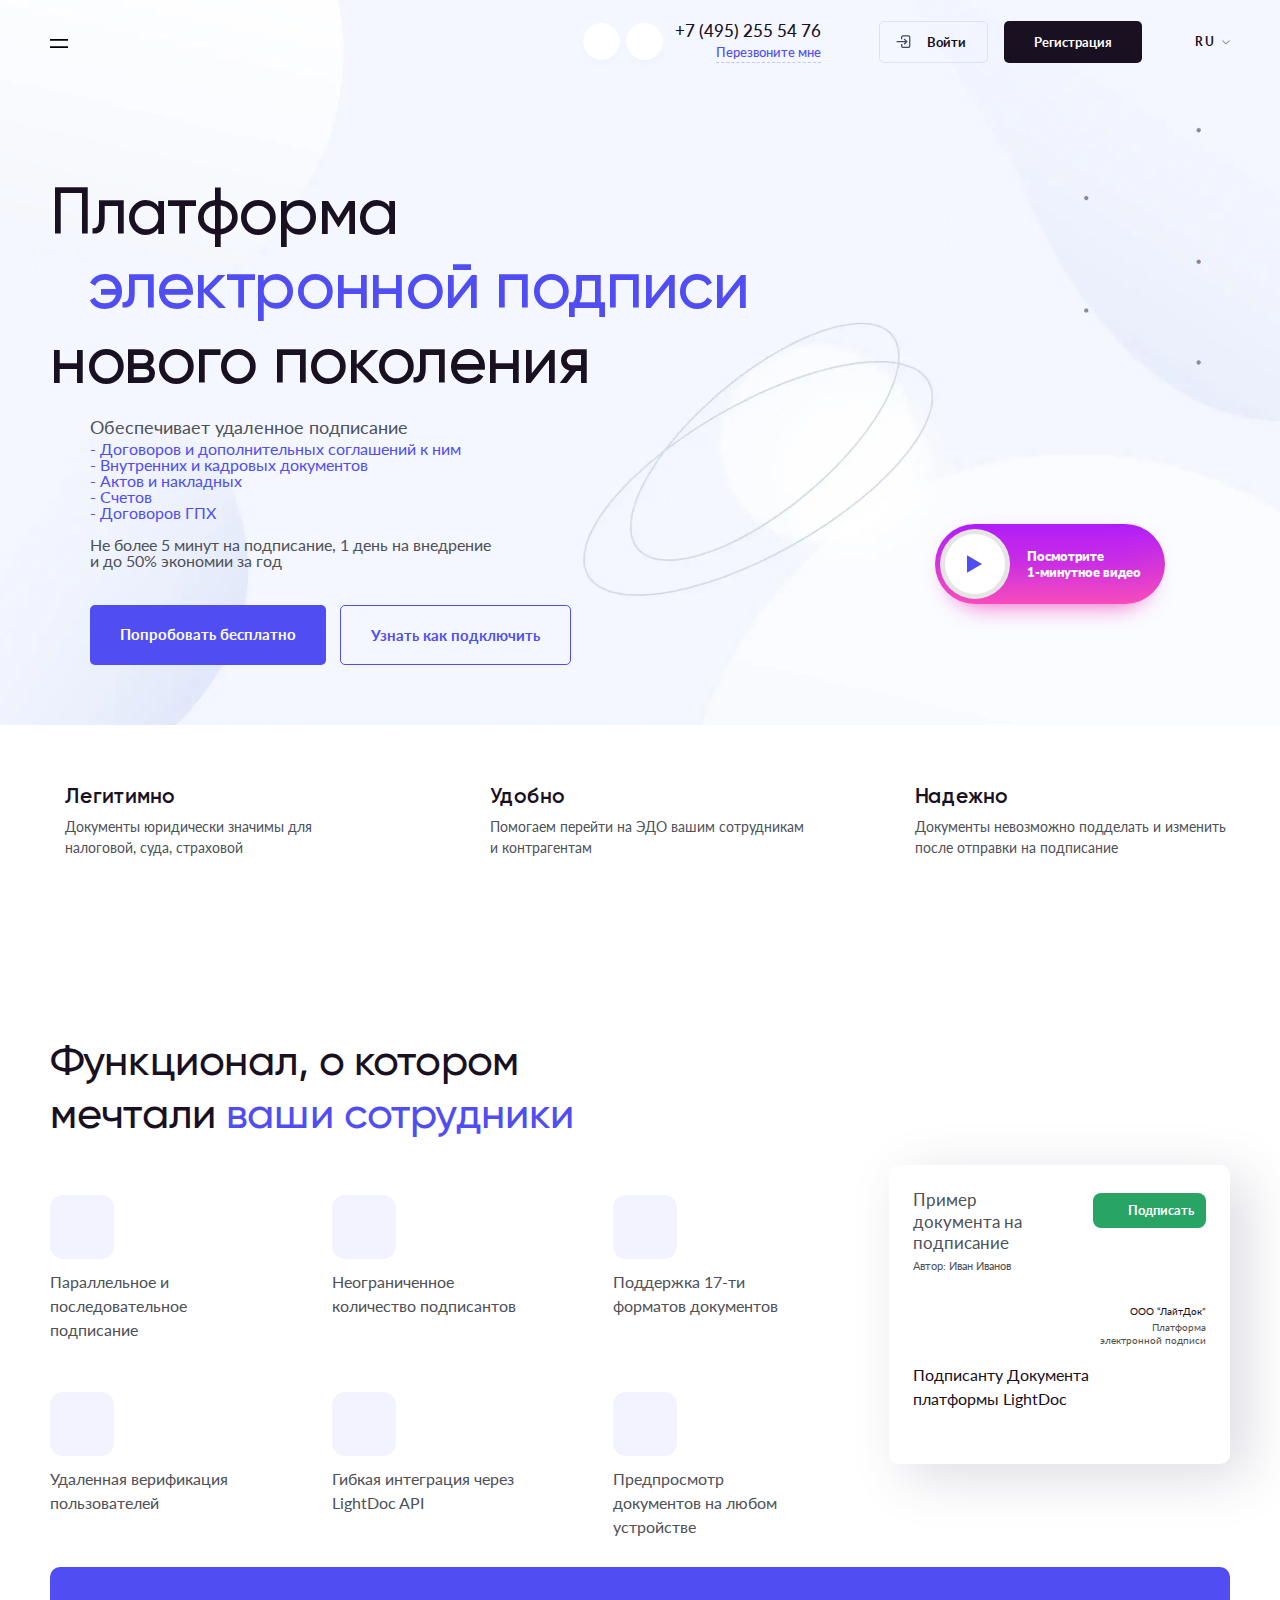
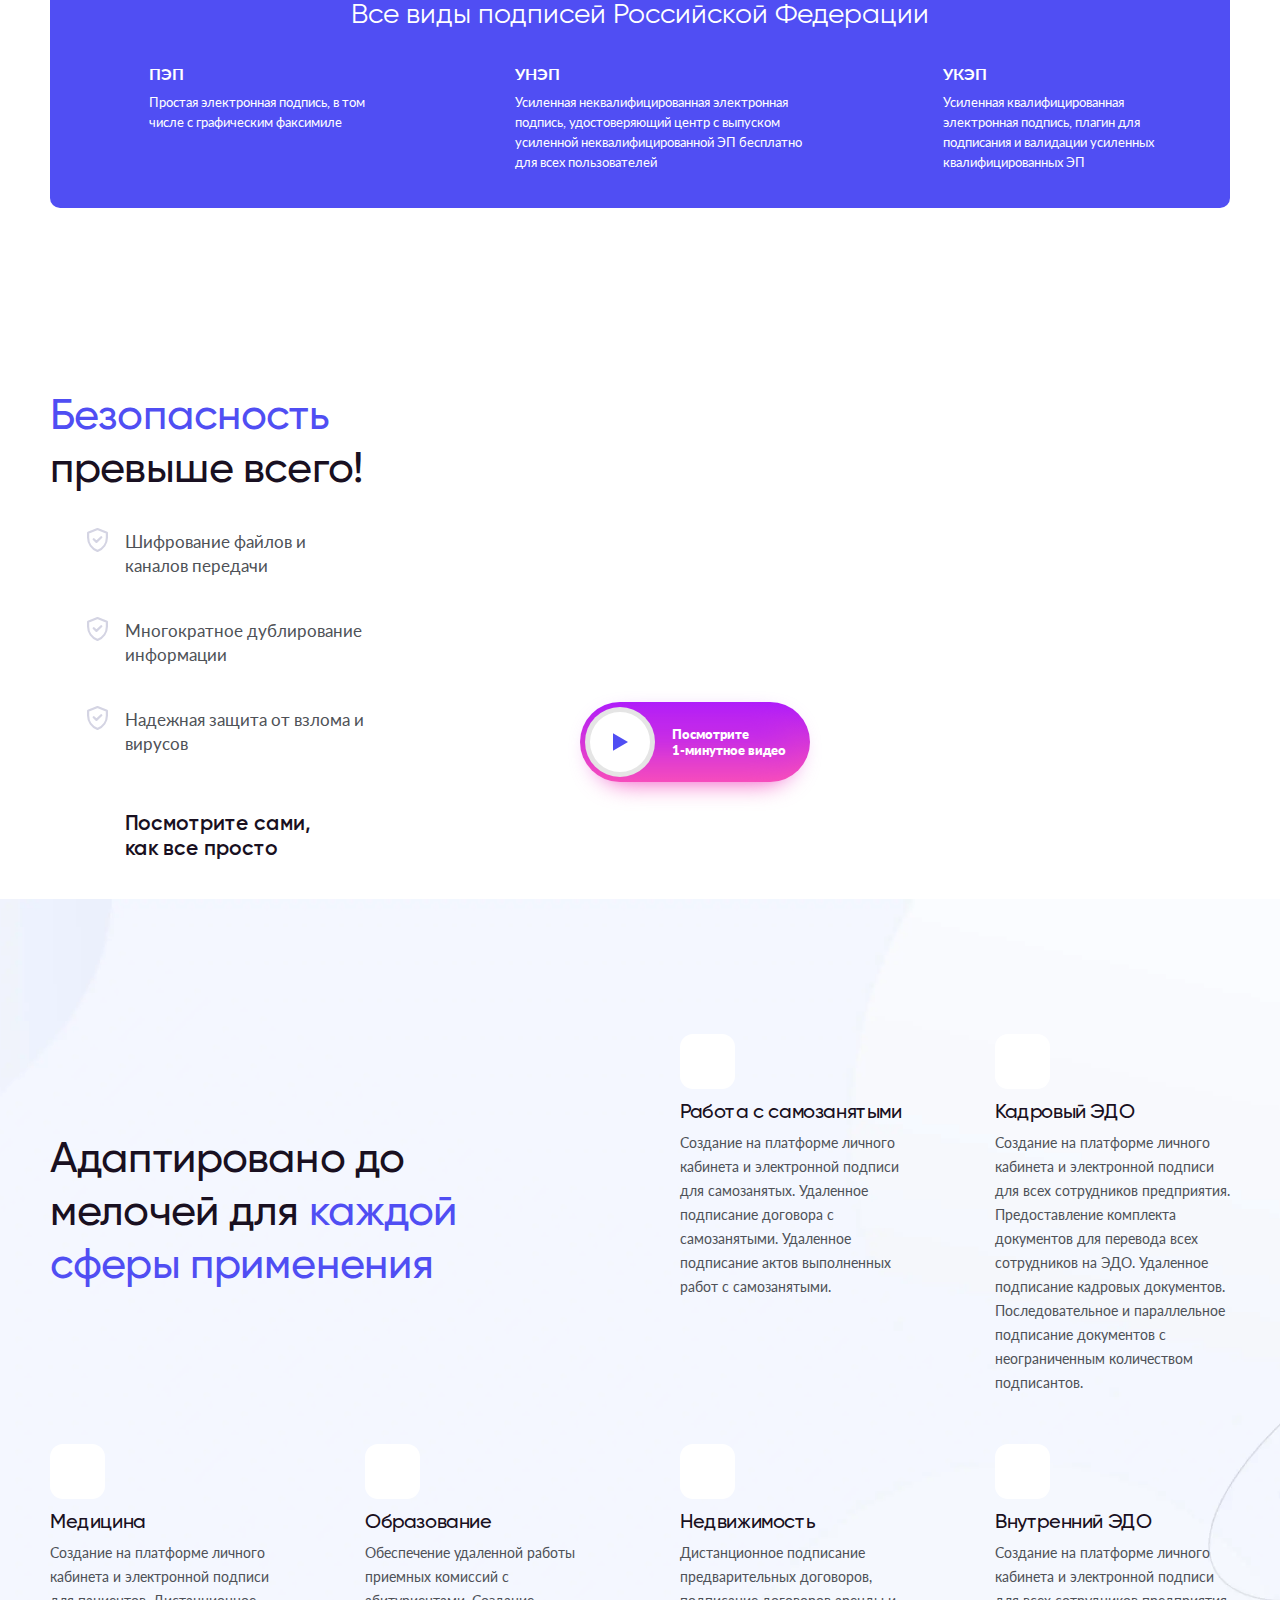
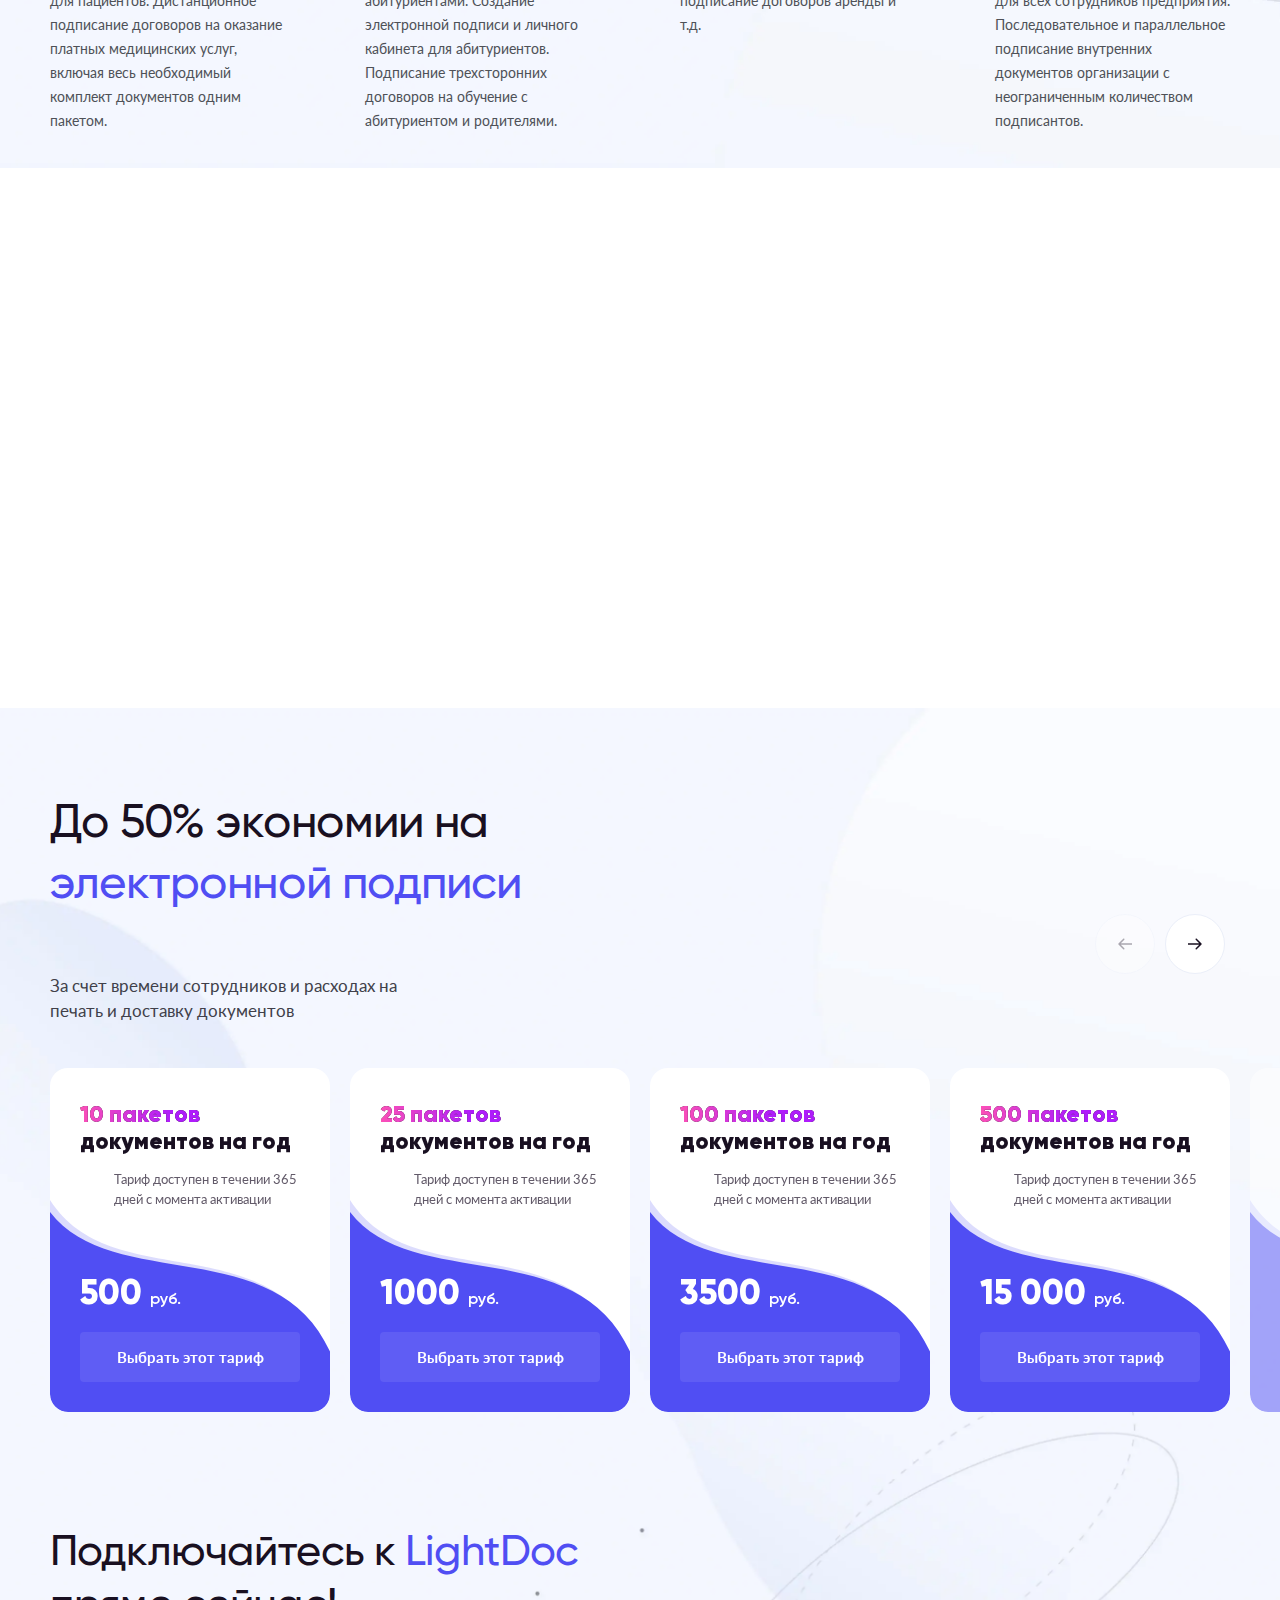
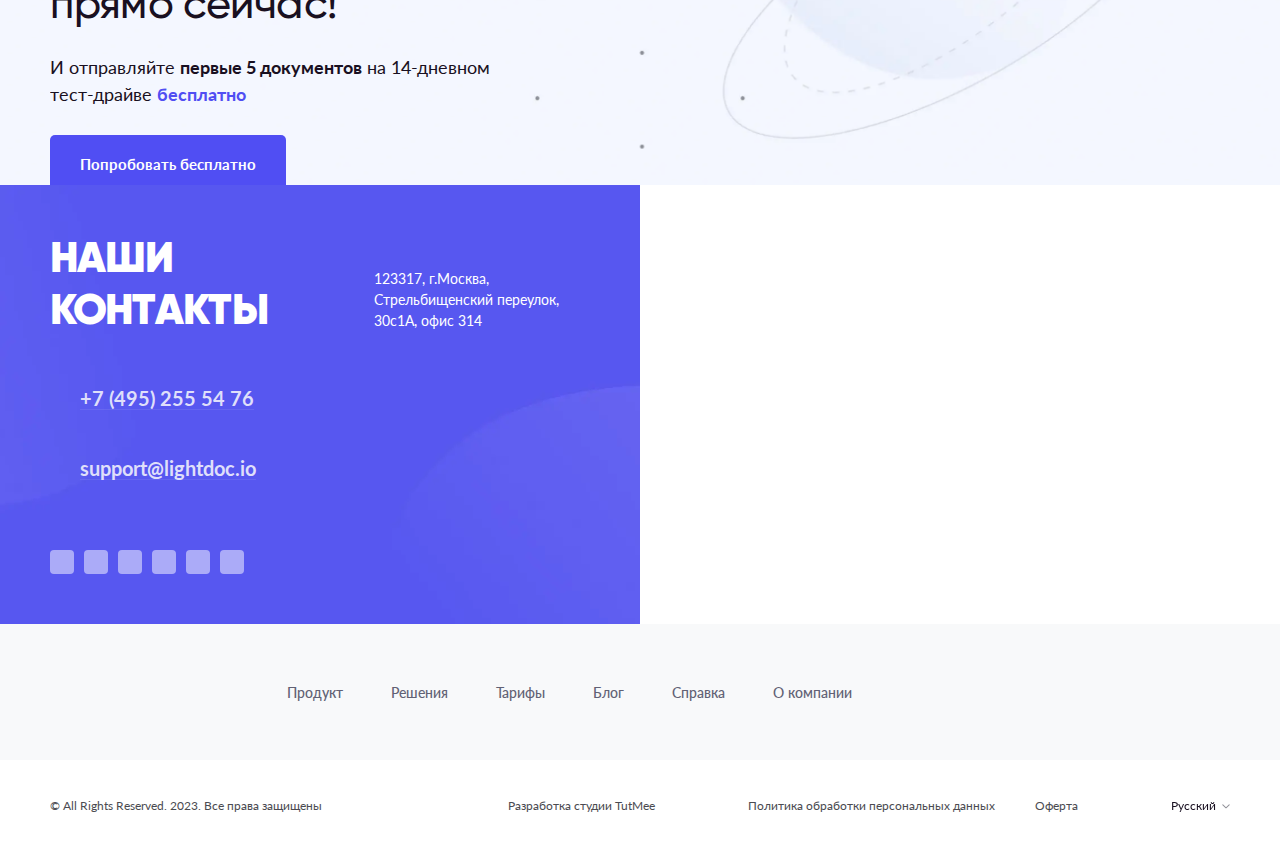
==== commit ca5408e1: "update" ====
--- a/index.html
+++ b/index.html
@@ -175,6 +175,107 @@
                 </div>
             </div>
 
+            <div class="dialog-modal call-modal">
+                <button class="dialog-modal__close call-modal__close _close-btn">
+                    <svg width="13" height="13" viewBox="0 0 13 13" fill="none" xmlns="http://www.w3.org/2000/svg">
+                        <path d="M11 2L2 11M2 2L11 11" stroke="#afb0aa" stroke-width="1.6" stroke-linecap="square" stroke-linejoin="round"></path>
+                    </svg>
+                </button>
+                <div class="dialog-modal__inner">
+
+                    
+<div class="wpcf7 js" id="wpcf7-f421-o1" lang="ru-RU" dir="ltr">
+<div class="screen-reader-response"><p role="status" aria-live="polite" aria-atomic="true"></p> <ul></ul></div>
+<form action="/#wpcf7-f421-o1" method="post" class="wpcf7-form init" aria-label="Контактная форма" novalidate="novalidate" data-status="init">
+<div style="display: none;">
+<input type="hidden" name="_wpcf7" value="421">
+<input type="hidden" name="_wpcf7_version" value="5.7.6">
+<input type="hidden" name="_wpcf7_locale" value="ru_RU">
+<input type="hidden" name="_wpcf7_unit_tag" value="wpcf7-f421-o1">
+<input type="hidden" name="_wpcf7_container_post" value="0">
+<input type="hidden" name="_wpcf7_posted_data_hash" value="">
+</div>
+<div class="display2"> Перезвоним вам 
+  <br> 
+  <span class="blue-text">в течении 15 минут</span> 
+</div>
+<div class="dialog-modal__form">
+<fieldset class="fg"> <input size="40" class="wpcf7-form-control wpcf7-text" aria-invalid="false" value="" type="text" name="name-276">
+  <label>Ваше имя</label> 
+</fieldset> 
+<fieldset class="fg"> <input size="40" class="wpcf7-form-control wpcf7-text wpcf7-email wpcf7-validates-as-email" aria-invalid="false" value="" type="email" name="email-709">
+  <label>Ваш email</label> 
+</fieldset> 
+<fieldset class="fg"> <input size="40" class="wpcf7-form-control wpcf7-text wpcf7-tel wpcf7-validates-as-required wpcf7-validates-as-tel" aria-required="true" aria-invalid="false" value="" type="tel" name="tel-588">
+  <label>Номер телефона</label> 
+</fieldset> 
+<input class="wpcf7-form-control has-spinner wpcf7-submit m-btn m-btn-primary" type="submit" value="Перезвоните мне"><span class="wpcf7-spinner"></span>
+</div><div class="wpcf7-response-output" aria-hidden="true"></div>
+</form>
+</div>
+
+                    <div class="dialog-modal__hint">
+                        <div class="dialog-modal__hint-icon">
+                            <img src="https://lightdoc.io/wp-content/themes/lightdoc/img/shiels.svg" alt="">
+                        </div>
+                        <span class="text12">
+                            Нажимая кнопку “Перезвоните мне” я соглашаюсь с обработакой персональных данных в
+                            соответсвии с Политикой конфиденциальности
+                        </span>
+                    </div>
+                </div>
+            </div>
+
+            <div class="dialog-modal connect-modal">
+                <button class="dialog-modal__close connect-modal__close _close-btn">
+                    <svg width="13" height="13" viewBox="0 0 13 13" fill="none" xmlns="http://www.w3.org/2000/svg">
+                        <path d="M11 2L2 11M2 2L11 11" stroke="#afb0aa" stroke-width="1.6" stroke-linecap="square" stroke-linejoin="round"></path>
+                    </svg>
+                </button>
+                <div class="dialog-modal__inner">
+
+                    
+<div class="wpcf7 js" id="wpcf7-f1229-o2" lang="ru-RU" dir="ltr">
+<div class="screen-reader-response"><p role="status" aria-live="polite" aria-atomic="true"></p> <ul></ul></div>
+<form action="/#wpcf7-f1229-o2" method="post" class="wpcf7-form init" aria-label="Контактная форма" novalidate="novalidate" data-status="init">
+<div style="display: none;">
+<input type="hidden" name="_wpcf7" value="1229">
+<input type="hidden" name="_wpcf7_version" value="5.7.6">
+<input type="hidden" name="_wpcf7_locale" value="ru_RU">
+<input type="hidden" name="_wpcf7_unit_tag" value="wpcf7-f1229-o2">
+<input type="hidden" name="_wpcf7_container_post" value="0">
+<input type="hidden" name="_wpcf7_posted_data_hash" value="">
+</div>
+<div class="display2"> Узнать как подключиться
+  <br> 
+  к <span class="blue-text">LightDoc</span> 
+</div>
+<div class="dialog-modal__form">
+<fieldset class="fg"> <input size="40" class="wpcf7-form-control wpcf7-text wpcf7-validates-as-required" aria-required="true" aria-invalid="false" value="" type="text" name="text-925">
+  <label>Ваше имя</label> 
+</fieldset> 
+<fieldset class="fg"> <input size="40" class="wpcf7-form-control wpcf7-text wpcf7-email wpcf7-validates-as-email" aria-invalid="false" value="" type="email" name="email-982">
+  <label>Ваш email</label> 
+</fieldset> 
+<fieldset class="fg"> <input size="40" class="wpcf7-form-control wpcf7-text wpcf7-tel wpcf7-validates-as-required wpcf7-validates-as-tel" aria-required="true" aria-invalid="false" value="" type="tel" name="tel-763">
+  <label>Номер телефона</label>
+</fieldset> 
+<input class="wpcf7-form-control has-spinner wpcf7-submit m-btn m-btn-primary" type="submit" value="Перезвоните мне"><span class="wpcf7-spinner"></span>
+</div><div class="wpcf7-response-output" aria-hidden="true"></div>
+</form>
+</div>
+
+                    <div class="dialog-modal__hint">
+                        <div class="dialog-modal__hint-icon">
+                            <img src="https://lightdoc.io/wp-content/themes/lightdoc/img/shiels.svg" alt="">
+                        </div>
+                        <span class="text12">
+                            Нажимая кнопку “Перезвоните мне” я соглашаюсь с обработакой персональных данных в
+                            соответсвии с Политикой конфиденциальности
+                        </span>
+                    </div>
+                </div>
+            </div>
 
         </header>
 <main class="content">
@@ -282,7 +383,7 @@
                     <div class="functions__items">
 
                                                     
-                                <div class="function-card" style="translate: none; rotate: none; scale: none; transform: translate(0px, 50px);">
+                                <div class="function-card" style="translate: none; rotate: none; scale: none; transform: translate(0px);">
                                     <div class="function-card__icon">
                                         <img src="https://lightdoc.io/wp-content/uploads/2023/04/function-icon.svg" alt="">
                                     </div>
@@ -292,7 +393,7 @@
 
 
                             
-                                <div class="function-card" style="translate: none; rotate: none; scale: none; transform: translate(0px, 50px);">
+                                <div class="function-card" style="translate: none; rotate: none; scale: none; transform: translate(0px);">
                                     <div class="function-card__icon">
                                         <img src="https://lightdoc.io/wp-content/uploads/2023/04/function-icon2.svg" alt="">
                                     </div>
@@ -302,7 +403,7 @@
 
 
                             
-                                <div class="function-card" style="translate: none; rotate: none; scale: none; transform: translate(0px, 50px);">
+                                <div class="function-card" style="translate: none; rotate: none; scale: none; transform: translate(0px);">
                                     <div class="function-card__icon">
                                         <img src="https://lightdoc.io/wp-content/uploads/2023/04/function-icon3.svg" alt="">
                                     </div>
@@ -312,7 +413,7 @@
 
 
                             
-                                <div class="function-card" style="translate: none; rotate: none; scale: none; transform: translate(0px, 50px);">
+                                <div class="function-card" style="translate: none; rotate: none; scale: none; transform: translate(0px);">
                                     <div class="function-card__icon">
                                         <img src="https://lightdoc.io/wp-content/uploads/2023/04/function-icon4.svg" alt="">
                                     </div>
@@ -322,7 +423,7 @@
 
 
                             
-                                <div class="function-card" style="translate: none; rotate: none; scale: none; transform: translate(0px, 50px);">
+                                <div class="function-card" style="translate: none; rotate: none; scale: none; transform: translate(0px);">
                                     <div class="function-card__icon">
                                         <img src="https://lightdoc.io/wp-content/uploads/2023/04/function-icon5.svg" alt="">
                                     </div>
@@ -332,7 +433,7 @@
 
 
                             
-                                <div class="function-card" style="translate: none; rotate: none; scale: none; transform: translate(0px, 50px);">
+                                <div class="function-card" style="translate: none; rotate: none; scale: none; transform: translate(0px);">
                                     <div class="function-card__icon">
                                         <img src="https://lightdoc.io/wp-content/uploads/2023/04/function-icon6.svg" alt="">
                                     </div>
@@ -440,24 +541,24 @@
             <div class="secure__grid">
                 <img src="https://lightdoc.io/wp-content/themes/lightdoc/img/round.svg" alt="" class="secure__round">
                 <div class="secure__left">
-                    <h2 class="display3" style="translate: none; rotate: none; scale: none; transform: translate(0px, 50px);">
+                    <h2 class="display3" style="translate: none; rotate: none; scale: none; transform: translate(0px);">
                          <span class="blue-text">Безопасность</span> превыше всего!                    </h2>
                     <ul class="secure__list dark-text">
                                                     
-                                <li style="translate: none; rotate: none; scale: none; transform: translate(0px, 50px);">
+                                <li style="translate: none; rotate: none; scale: none; transform: translate(0px);">
                                     Шифрование файлов и каналов передачи                                </li>
 
                             
-                                <li style="translate: none; rotate: none; scale: none; transform: translate(0px, 50px);">
+                                <li style="translate: none; rotate: none; scale: none; transform: translate(0px);">
                                     Многократное дублирование информации                                </li>
 
                             
-                                <li style="translate: none; rotate: none; scale: none; transform: translate(0px, 50px);">
+                                <li style="translate: none; rotate: none; scale: none; transform: translate(0px);">
                                     Надежная защита от взлома и вирусов                                </li>
 
                                                     
                     </ul>
-                    <div class="secure__hint" style="translate: none; rotate: none; scale: none; transform: translate(0px, 50px);">
+                    <div class="secure__hint" style="translate: none; rotate: none; scale: none; transform: translate(0px);">
                         <span class="secure__hint-text display5">
                             Посмотрите сами, <br> как все просто                        </span>
                         <img src="https://lightdoc.io/wp-content/themes/lightdoc/img/arrow2.svg" alt="" class="secure__hint-img">
@@ -465,7 +566,7 @@
                     </div>
                 </div>
                 <div class="secure__right">
-                    <div class="secure__img" style="translate: none; rotate: none; scale: none; transform: translate(0px, 50px);">
+                    <div class="secure__img" style="translate: none; rotate: none; scale: none; transform: translate(0px);">
                         <img src="https://lightdoc.io/wp-content/uploads/2023/04/pc.png" alt="">
                     </div>
                     <a href="https://lightdoc.io/wp-content/uploads/2023/05/lightdoc-start.mp4" data-fancybox="" class="video-btn" style="translate: none; rotate: none; scale: none; transform: translate(0px, 50px);">
@@ -486,11 +587,11 @@
     <section id="solutions" class="type">
         <div class="container">
             <div class="type__grid">
-                <div class="type__title display3" style="translate: none; rotate: none; scale: none; transform: translate(0px, 50px);">
+                <div class="type__title display3" style="translate: none; rotate: none; scale: none; transform: translate(0px);">
                     Адаптировано до мелочей для <span class="blue-text">каждой сферы применения</span>                </div>
 
                                     
-                        <div class="type-card" style="translate: none; rotate: none; scale: none; transform: translate(0px, 50px);">
+                        <div class="type-card" style="translate: none; rotate: none; scale: none; transform: translate(0px);">
                             <div class="type-card__icon">
                                 <img src="https://lightdoc.io/wp-content/uploads/2023/04/type-icon3.svg" alt="">
                             </div>
@@ -505,7 +606,7 @@
                         </div>
 
                     
-                        <div class="type-card" style="translate: none; rotate: none; scale: none; transform: translate(0px, 50px);">
+                        <div class="type-card" style="translate: none; rotate: none; scale: none; transform: translate(0px);">
                             <div class="type-card__icon">
                                 <img src="https://lightdoc.io/wp-content/uploads/2023/04/type-icon4.svg" alt="">
                             </div>
@@ -521,7 +622,7 @@
                         </div>
 
                     
-                        <div class="type-card" style="translate: none; rotate: none; scale: none; transform: translate(0px, 50px);">
+                        <div class="type-card" style="translate: none; rotate: none; scale: none; transform: translate(0px);">
                             <div class="type-card__icon">
                                 <img src="https://lightdoc.io/wp-content/uploads/2023/04/type-icon7.svg" alt="">
                             </div>
@@ -535,7 +636,7 @@
                         </div>
 
                     
-                        <div class="type-card" style="translate: none; rotate: none; scale: none; transform: translate(0px, 50px);">
+                        <div class="type-card" style="translate: none; rotate: none; scale: none; transform: translate(0px);">
                             <div class="type-card__icon">
                                 <img src="https://lightdoc.io/wp-content/uploads/2023/04/type-icon10.svg" alt="">
                             </div>
@@ -550,7 +651,7 @@
                         </div>
 
                     
-                        <div class="type-card" style="translate: none; rotate: none; scale: none; transform: translate(0px, 50px);">
+                        <div class="type-card" style="translate: none; rotate: none; scale: none; transform: translate(0px);">
                             <div class="type-card__icon">
                                 <img src="https://lightdoc.io/wp-content/uploads/2023/04/type-icon6.svg" alt="">
                             </div>
@@ -563,7 +664,7 @@
                         </div>
 
                     
-                        <div class="type-card" style="translate: none; rotate: none; scale: none; transform: translate(0px, 50px);">
+                        <div class="type-card" style="translate: none; rotate: none; scale: none; transform: translate(0px);">
                             <div class="type-card__icon">
                                 <img src="https://lightdoc.io/wp-content/uploads/2023/04/type-icon5.svg" alt="">
                             </div>
@@ -584,16 +685,16 @@
     <section class="companies">
         <div class="container">
             <div class="companies__top">
-                <h2 class="display3" style="opacity: 0;">
+                <h2 class="display3" style="opacity: 1;">
                      Идеально подходит как для <span class="blue-text">крупных компаний</span>, так и <span class="blue-text">небольшого бизнеса</span> :                </h2>
             </div>
             <div class="companies__slider">
-                <div class="swiper-container swiper-initialized swiper-horizontal swiper-pointer-events swiper-grid">
-                    <div class="swiper-wrapper" style="width: 1200px; transform: translate3d(0px, 0px, 0px);" id="swiper-wrapper-f6c5783651478fa0" aria-live="polite">
+                <div class="swiper-container swiper-initialized swiper-horizontal swiper-pointer-events">
+                    <div class="swiper-wrapper" style="width: 932px; transform: translate3d(0px, 0px, 0px);" id="swiper-wrapper-40b45252a2da0dc8" aria-live="polite">
 
                                                     
-                                <div class="swiper-slide swiper-slide-active" style="width: 200px;" role="group" aria-label="1 / 11">
-                                    <div class="company-card" style="opacity: 0;">
+                                <div class="swiper-slide swiper-slide-active" style="width: 233px;" role="group" aria-label="1 / 11">
+                                    <div class="company-card" style="opacity: 1;">
                                         <div class="company-card__img">
                                             <img src=" https://lightdoc.io/wp-content/uploads/2023/09/sberbank-avtomatizirovannaya-sistema-torgov.png" alt="">
                                         </div>
@@ -601,8 +702,8 @@
                                 </div>
 
                             
-                                <div class="swiper-slide swiper-slide-next" style="width: 200px;" role="group" aria-label="2 / 11">
-                                    <div class="company-card" style="opacity: 0;">
+                                <div class="swiper-slide swiper-slide-next" style="width: 233px;" role="group" aria-label="2 / 11">
+                                    <div class="company-card" style="opacity: 1;">
                                         <div class="company-card__img">
                                             <img src=" https://lightdoc.io/wp-content/uploads/2023/09/chistaya-liniya_wide.jpg" alt="">
                                         </div>
@@ -610,8 +711,8 @@
                                 </div>
 
                             
-                                <div class="swiper-slide" style="width: 200px;" role="group" aria-label="3 / 11">
-                                    <div class="company-card" style="opacity: 0;">
+                                <div class="swiper-slide" style="width: 233px;" role="group" aria-label="3 / 11">
+                                    <div class="company-card" style="opacity: 1;">
                                         <div class="company-card__img">
                                             <img src=" https://lightdoc.io/wp-content/uploads/2023/09/mediczinskij-kolledzh-№6_wide.jpg" alt="">
                                         </div>
@@ -619,8 +720,8 @@
                                 </div>
 
                             
-                                <div class="swiper-slide" style="width: 200px;" role="group" aria-label="4 / 11">
-                                    <div class="company-card" style="opacity: 0;">
+                                <div class="swiper-slide" style="width: 233px;" role="group" aria-label="4 / 11">
+                                    <div class="company-card" style="opacity: 1;">
                                         <div class="company-card__img">
                                             <img src=" https://lightdoc.io/wp-content/uploads/2023/09/tentorium.png" alt="">
                                         </div>
@@ -628,8 +729,8 @@
                                 </div>
 
                             
-                                <div class="swiper-slide" style="width: 200px;" role="group" aria-label="5 / 11">
-                                    <div class="company-card" style="opacity: 0;">
+                                <div class="swiper-slide" style="width: 233px; margin-top: 0px;" role="group" aria-label="5 / 11">
+                                    <div class="company-card" style="opacity: 1;">
                                         <div class="company-card__img">
                                             <img src=" https://lightdoc.io/wp-content/uploads/2023/09/sova72_wide.jpg" alt="">
                                         </div>
@@ -637,8 +738,8 @@
                                 </div>
 
                             
-                                <div class="swiper-slide" style="width: 200px;" role="group" aria-label="6 / 11">
-                                    <div class="company-card" style="opacity: 0;">
+                                <div class="swiper-slide" style="width: 233px; margin-top: 0px;" role="group" aria-label="6 / 11">
+                                    <div class="company-card" style="opacity: 1;">
                                         <div class="company-card__img">
                                             <img src=" https://lightdoc.io/wp-content/uploads/2023/09/novaya-shkola.jpg" alt="">
                                         </div>
@@ -646,8 +747,8 @@
                                 </div>
 
                             
-                                <div class="swiper-slide" style="width: 200px; margin-top: 0px;" role="group" aria-label="7 / 11">
-                                    <div class="company-card" style="opacity: 0;">
+                                <div class="swiper-slide" style="width: 233px; margin-top: 0px;" role="group" aria-label="7 / 11">
+                                    <div class="company-card" style="opacity: 1;">
                                         <div class="company-card__img">
                                             <img src=" https://lightdoc.io/wp-content/uploads/2023/09/akademiya-evroekspert.png" alt="">
                                         </div>
@@ -655,8 +756,8 @@
                                 </div>
 
                             
-                                <div class="swiper-slide" style="width: 200px; margin-top: 0px;" role="group" aria-label="8 / 11">
-                                    <div class="company-card" style="opacity: 0;">
+                                <div class="swiper-slide" style="width: 233px; margin-top: 0px;" role="group" aria-label="8 / 11">
+                                    <div class="company-card" style="opacity: 1;">
                                         <div class="company-card__img">
                                             <img src=" https://lightdoc.io/wp-content/uploads/2023/09/vltava_wide.jpg" alt="">
                                         </div>
@@ -664,8 +765,8 @@
                                 </div>
 
                             
-                                <div class="swiper-slide" style="width: 200px; margin-top: 0px;" role="group" aria-label="9 / 11">
-                                    <div class="company-card" style="opacity: 0;">
+                                <div class="swiper-slide" style="width: 233px; margin-top: 0px;" role="group" aria-label="9 / 11">
+                                    <div class="company-card" style="opacity: 1;">
                                         <div class="company-card__img">
                                             <img src=" https://lightdoc.io/wp-content/uploads/2023/09/akademiya-nmo.jpg" alt="">
                                         </div>
@@ -673,8 +774,8 @@
                                 </div>
 
                             
-                                <div class="swiper-slide" style="width: 200px; margin-top: 0px;" role="group" aria-label="10 / 11">
-                                    <div class="company-card" style="opacity: 0;">
+                                <div class="swiper-slide" style="width: 233px; margin-top: 0px;" role="group" aria-label="10 / 11">
+                                    <div class="company-card" style="opacity: 1;">
                                         <div class="company-card__img">
                                             <img src=" https://lightdoc.io/wp-content/uploads/2023/09/aerogrupp.jpg" alt="">
                                         </div>
@@ -682,8 +783,8 @@
                                 </div>
 
                             
-                                <div class="swiper-slide" style="width: 200px; margin-top: 0px;" role="group" aria-label="11 / 11">
-                                    <div class="company-card" style="opacity: 0;">
+                                <div class="swiper-slide" style="width: 233px; margin-top: 0px;" role="group" aria-label="11 / 11">
+                                    <div class="company-card" style="opacity: 1;">
                                         <div class="company-card__img">
                                             <img src=" https://lightdoc.io/wp-content/uploads/2023/09/mezhregionalnyj-czentr-nmo.jpg" alt="">
                                         </div>
@@ -695,12 +796,12 @@
                 <span class="swiper-notification" aria-live="assertive" aria-atomic="true"></span></div>
             </div>
             <div class="swiper-nav">
-                <div class="swiper-button swiper-button-prev swiper-button-disabled swiper-button-lock" tabindex="-1" role="button" aria-label="Previous slide" aria-controls="swiper-wrapper-f6c5783651478fa0" aria-disabled="true">
+                <div class="swiper-button swiper-button-prev swiper-button-disabled" tabindex="-1" role="button" aria-label="Previous slide" aria-controls="swiper-wrapper-40b45252a2da0dc8" aria-disabled="true">
                     <svg width="14" height="12" viewBox="0 0 14 12" fill="none" xmlns="http://www.w3.org/2000/svg">
                         <path d="M0.46967 6.53033C0.176777 6.23744 0.176777 5.76256 0.46967 5.46967L5.24264 0.6967C5.53553 0.403806 6.01041 0.403806 6.3033 0.6967C6.59619 0.989593 6.59619 1.46447 6.3033 1.75736L2.06066 6L6.3033 10.2426C6.59619 10.5355 6.59619 11.0104 6.3033 11.3033C6.01041 11.5962 5.53553 11.5962 5.24264 11.3033L0.46967 6.53033ZM14 6.75L1 6.75L1 5.25L14 5.25L14 6.75Z" fill="#191021"></path>
                     </svg>
                 </div>
-                <div class="swiper-button swiper-button-next swiper-button-disabled swiper-button-lock" tabindex="-1" role="button" aria-label="Next slide" aria-controls="swiper-wrapper-f6c5783651478fa0" aria-disabled="true">
+                <div class="swiper-button swiper-button-next" tabindex="0" role="button" aria-label="Next slide" aria-controls="swiper-wrapper-40b45252a2da0dc8" aria-disabled="false">
                     <svg width="14" height="12" viewBox="0 0 14 12" fill="none" xmlns="http://www.w3.org/2000/svg">
                         <path d="M13.5303 6.53033C13.8232 6.23744 13.8232 5.76256 13.5303 5.46967L8.75736 0.6967C8.46447 0.403806 7.98959 0.403806 7.6967 0.6967C7.40381 0.989593 7.40381 1.46447 7.6967 1.75736L11.9393 6L7.6967 10.2426C7.40381 10.5355 7.40381 11.0104 7.6967 11.3033C7.98959 11.5962 8.46447 11.5962 8.75736 11.3033L13.5303 6.53033ZM-6.55671e-08 6.75L13 6.75L13 5.25L6.55671e-08 5.25L-6.55671e-08 6.75Z" fill="#191021"></path>
                     </svg>
@@ -717,16 +818,16 @@
                     <div class="tariffs__info">
                         <h2 class="display2">
                              До 50% экономии на <span class="blue-text">электронной подписи</span>                        </h2>
-                        <div class="tariffs__desc text17" style="translate: none; rotate: none; scale: none; transform: translate(0px, 50px);">
+                        <div class="tariffs__desc text17" style="translate: none; rotate: none; scale: none; transform: translate(0px);">
                             За счет времени сотрудников и расходах на печать и доставку документов                         </div>
                     </div>
                     <div class="swiper-nav">
-                        <div class="swiper-button swiper-button-prev swiper-button-disabled" tabindex="-1" role="button" aria-label="Previous slide" aria-controls="swiper-wrapper-3f2540934b6a4479" aria-disabled="true">
+                        <div class="swiper-button swiper-button-prev swiper-button-disabled" tabindex="-1" role="button" aria-label="Previous slide" aria-controls="swiper-wrapper-5b438283272ccf57" aria-disabled="true">
                             <svg width="14" height="12" viewBox="0 0 14 12" fill="none" xmlns="http://www.w3.org/2000/svg">
                                 <path d="M0.46967 6.53033C0.176777 6.23744 0.176777 5.76256 0.46967 5.46967L5.24264 0.6967C5.53553 0.403806 6.01041 0.403806 6.3033 0.6967C6.59619 0.989593 6.59619 1.46447 6.3033 1.75736L2.06066 6L6.3033 10.2426C6.59619 10.5355 6.59619 11.0104 6.3033 11.3033C6.01041 11.5962 5.53553 11.5962 5.24264 11.3033L0.46967 6.53033ZM14 6.75L1 6.75L1 5.25L14 5.25L14 6.75Z" fill="#191021"></path>
                             </svg>
                         </div>
-                        <div class="swiper-button swiper-button-next" tabindex="0" role="button" aria-label="Next slide" aria-controls="swiper-wrapper-3f2540934b6a4479" aria-disabled="false">
+                        <div class="swiper-button swiper-button-next" tabindex="0" role="button" aria-label="Next slide" aria-controls="swiper-wrapper-5b438283272ccf57" aria-disabled="false">
                             <svg width="14" height="12" viewBox="0 0 14 12" fill="none" xmlns="http://www.w3.org/2000/svg">
                                 <path d="M13.5303 6.53033C13.8232 6.23744 13.8232 5.76256 13.5303 5.46967L8.75736 0.6967C8.46447 0.403806 7.98959 0.403806 7.6967 0.6967C7.40381 0.989593 7.40381 1.46447 7.6967 1.75736L11.9393 6L7.6967 10.2426C7.40381 10.5355 7.40381 11.0104 7.6967 11.3033C7.98959 11.5962 8.46447 11.5962 8.75736 11.3033L13.5303 6.53033ZM-6.55671e-08 6.75L13 6.75L13 5.25L6.55671e-08 5.25L-6.55671e-08 6.75Z" fill="#191021"></path>
                             </svg>
@@ -736,11 +837,11 @@
                 </div>
                 <div class="tariffs__slider">
                     <div class="swiper-container swiper-initialized swiper-horizontal swiper-pointer-events swiper-backface-hidden">
-                        <div class="swiper-wrapper" style="transform: translate3d(0px, 0px, 0px);" id="swiper-wrapper-3f2540934b6a4479" aria-live="polite">
+                        <div class="swiper-wrapper" style="transform: translate3d(0px, 0px, 0px);" id="swiper-wrapper-5b438283272ccf57" aria-live="polite">
 
                                                             
                                     <div class="swiper-slide swiper-slide-active" role="group" aria-label="1 / 5">
-                                        <div class="tariff-card" style="translate: none; rotate: none; scale: none; transform: translate(0px, 50px);">
+                                        <div class="tariff-card" style="translate: none; rotate: none; scale: none; transform: translate(0px);">
                                             <div class="tariff-card__title display4">
                                                 <span>10 пакетов </span> документов на год                                            </div>
 
@@ -773,7 +874,7 @@
 
                                 
                                     <div class="swiper-slide swiper-slide-next" role="group" aria-label="2 / 5">
-                                        <div class="tariff-card" style="translate: none; rotate: none; scale: none; transform: translate(0px, 50px);">
+                                        <div class="tariff-card" style="translate: none; rotate: none; scale: none; transform: translate(0px);">
                                             <div class="tariff-card__title display4">
                                                 <span>25 пакетов</span> документов на год                                            </div>
 
@@ -806,7 +907,7 @@
 
                                 
                                     <div class="swiper-slide" role="group" aria-label="3 / 5">
-                                        <div class="tariff-card" style="translate: none; rotate: none; scale: none; transform: translate(0px, 50px);">
+                                        <div class="tariff-card" style="translate: none; rotate: none; scale: none; transform: translate(0px);">
                                             <div class="tariff-card__title display4">
                                                 <span>100 пакетов</span> документов на год                                            </div>
 
@@ -839,7 +940,7 @@
 
                                 
                                     <div class="swiper-slide" role="group" aria-label="4 / 5">
-                                        <div class="tariff-card" style="translate: none; rotate: none; scale: none; transform: translate(0px, 50px);">
+                                        <div class="tariff-card" style="translate: none; rotate: none; scale: none; transform: translate(0px);">
                                             <div class="tariff-card__title display4">
                                                 <span>500 пакетов</span> документов на год                                            </div>
 
@@ -872,7 +973,7 @@
 
                                 
                                     <div class="swiper-slide" role="group" aria-label="5 / 5">
-                                        <div class="tariff-card" style="translate: none; rotate: none; scale: none; transform: translate(0px, 50px);">
+                                        <div class="tariff-card" style="translate: none; rotate: none; scale: none; transform: translate(0px);">
                                             <div class="tariff-card__title display4">
                                                 <span>1000 пакетов</span> документов на год                                            </div>
 
@@ -911,11 +1012,11 @@
 
             <div class="connect">
                 <div class="connect__left">
-                    <h2 class="display3" style="translate: none; rotate: none; scale: none; transform: translate(0px, 50px);">
+                    <h2 class="display3" style="translate: none; rotate: none; scale: none; transform: translate(0px);">
                         Подключайтесь к <span class="blue-text">LightDoc</span> прямо сейчас!                    </h2>
-                    <div class="connect__desc text18" style="translate: none; rotate: none; scale: none; transform: translate(0px, 50px);">
+                    <div class="connect__desc text18" style="translate: none; rotate: none; scale: none; transform: translate(0px);">
                         И отправляйте <b>первые 5 документов</b> на 14-дневном тест-драйве <span class="blue-text">бесплатно</span>                    </div>
-                    <div class="connect__nav" style="translate: none; rotate: none; scale: none; transform: translate(0px, 50px);">
+                    <div class="connect__nav" style="translate: none; rotate: none; scale: none; transform: translate(0px);">
                         <a href="/blog/5-documents-free-for-new/" class="m-btn m-btn-primary">
                             <span>
                                 Попробовать бесплатно                            </span>
@@ -923,7 +1024,7 @@
                     </div>
                 </div>
                 <div class="connect__right">
-                    <div class="connect__img" style="translate: none; rotate: none; scale: none; transform: translate(0px, 100px);">
+                    <div class="connect__img" style="translate: none; rotate: none; scale: none; transform: translate(0px, 33.0688px);">
                         <img src="https://lightdoc.io/wp-content/uploads/2023/04/phone2.png" alt="">
                     </div>
                 </div>
@@ -991,8 +1092,7 @@
                 </div>
             </div>
         </div>
-        <div class="map" id="map" style=""></div>
-
+        
     </section>
 
 </main>
